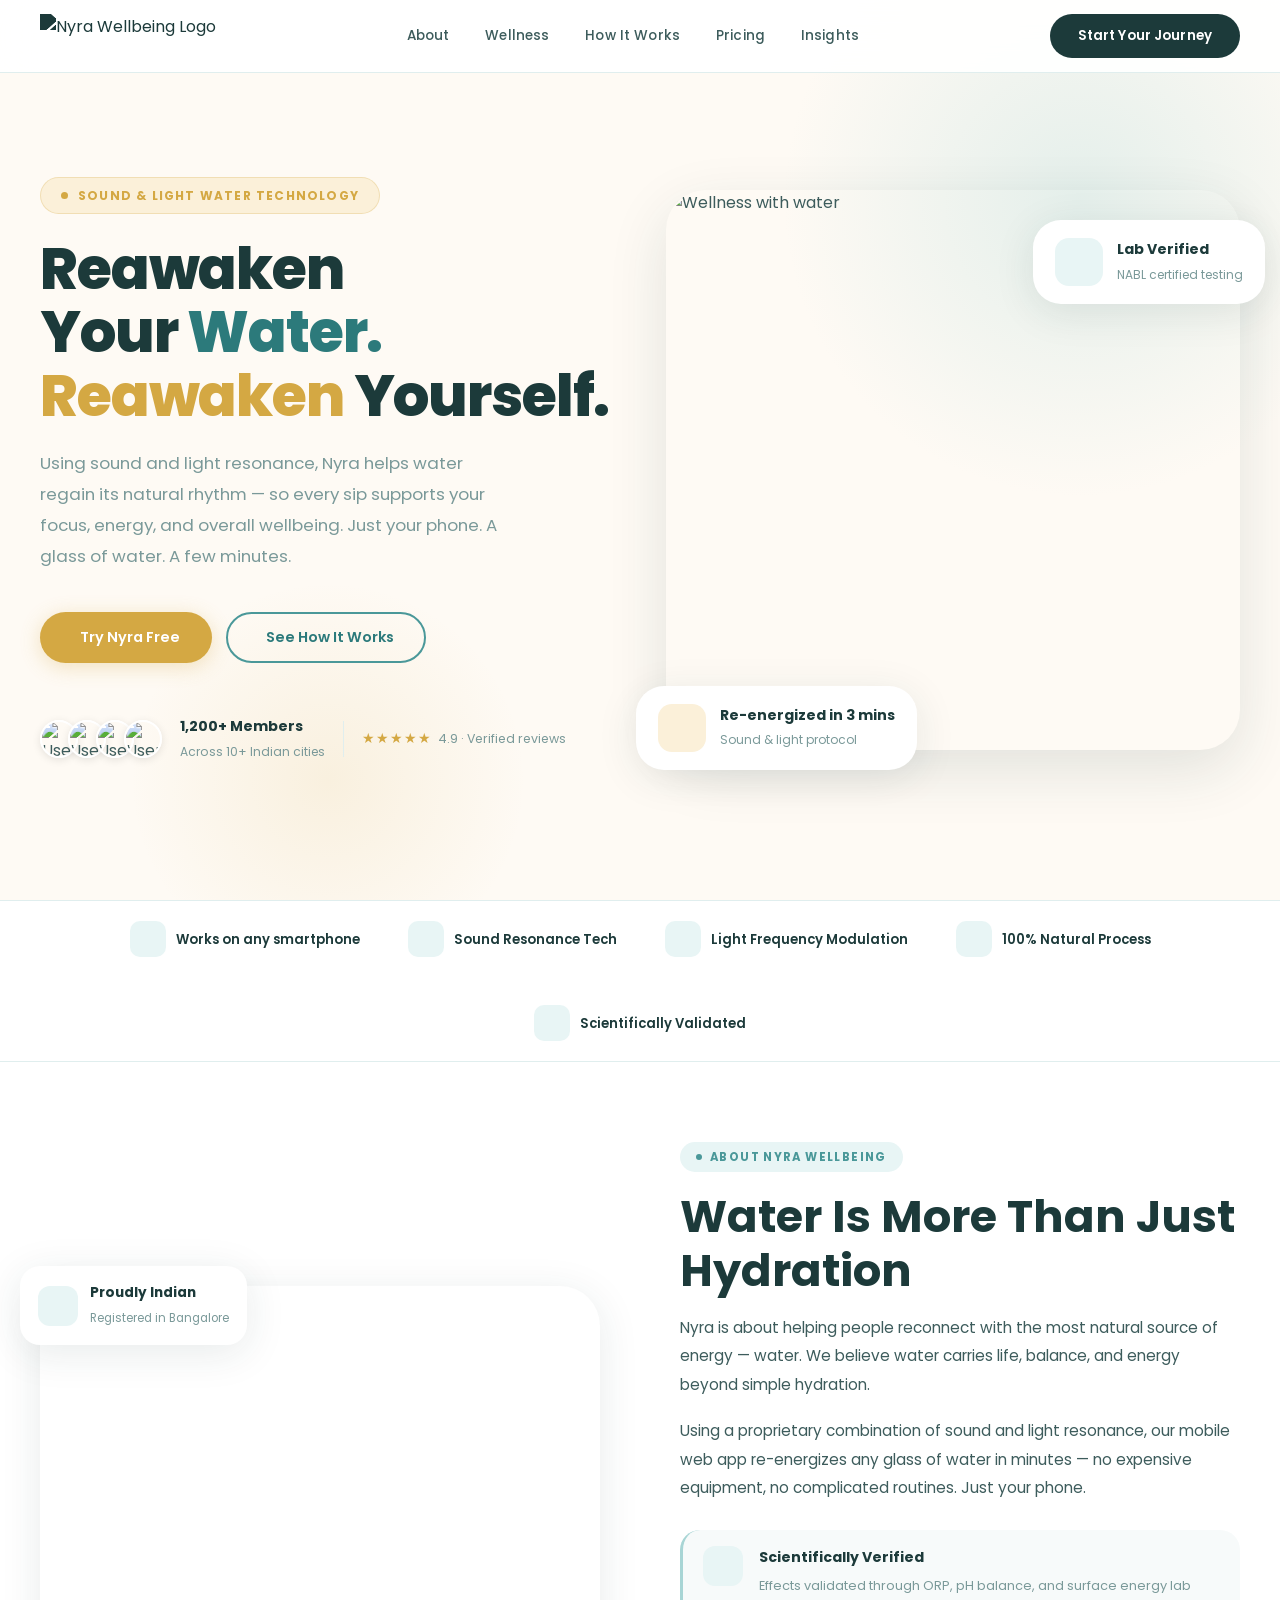
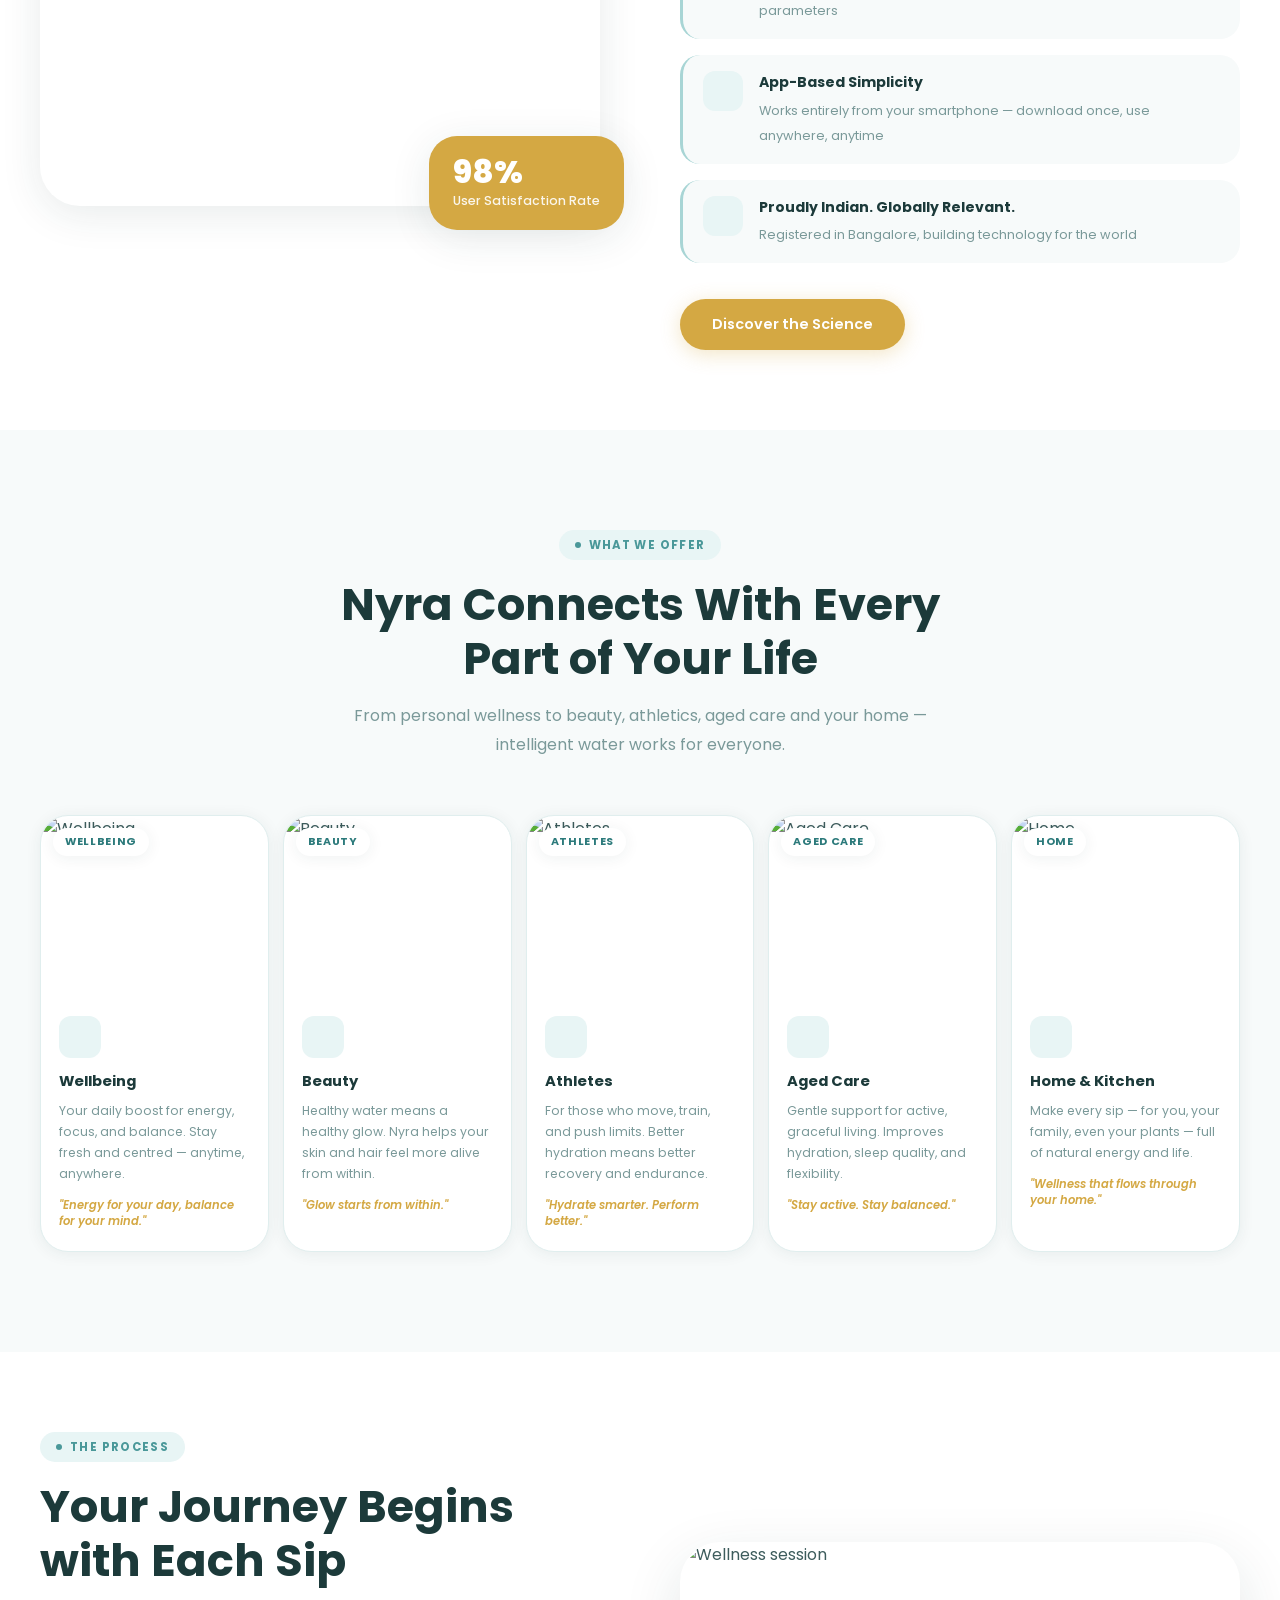
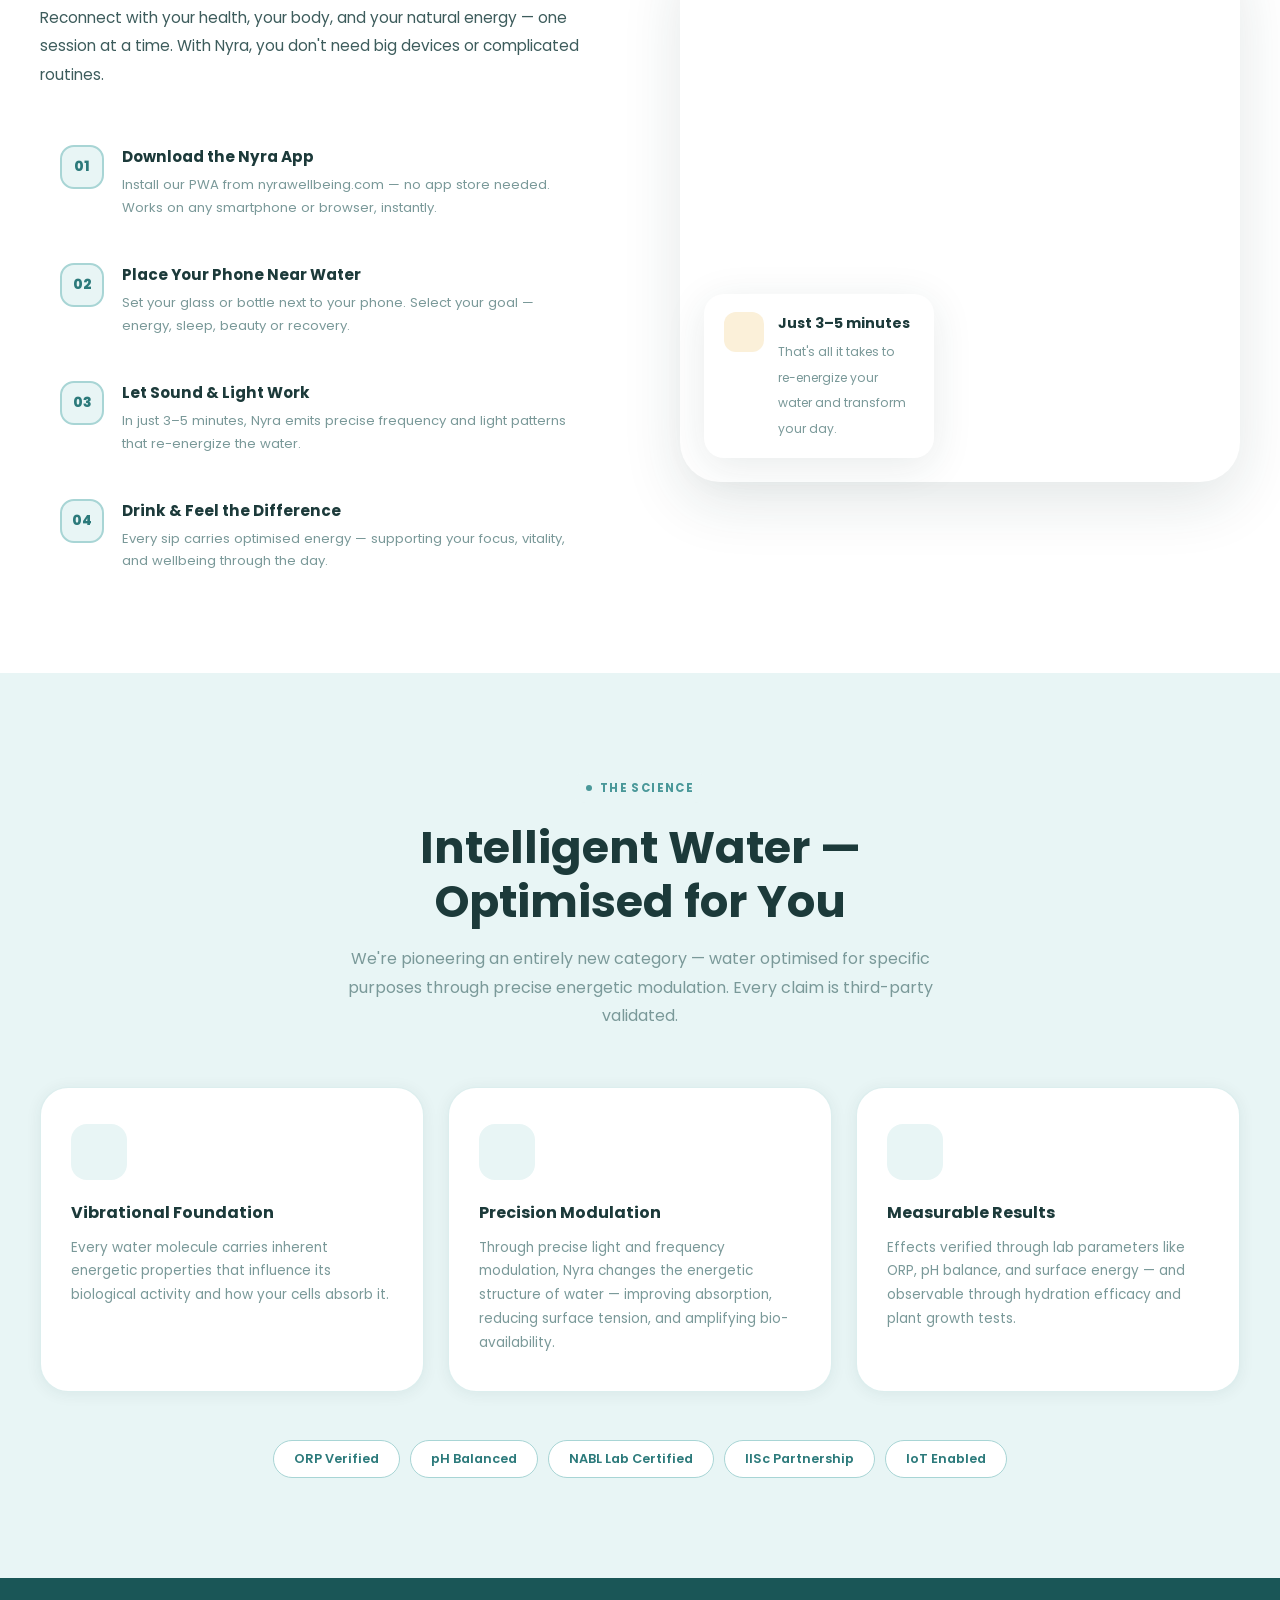
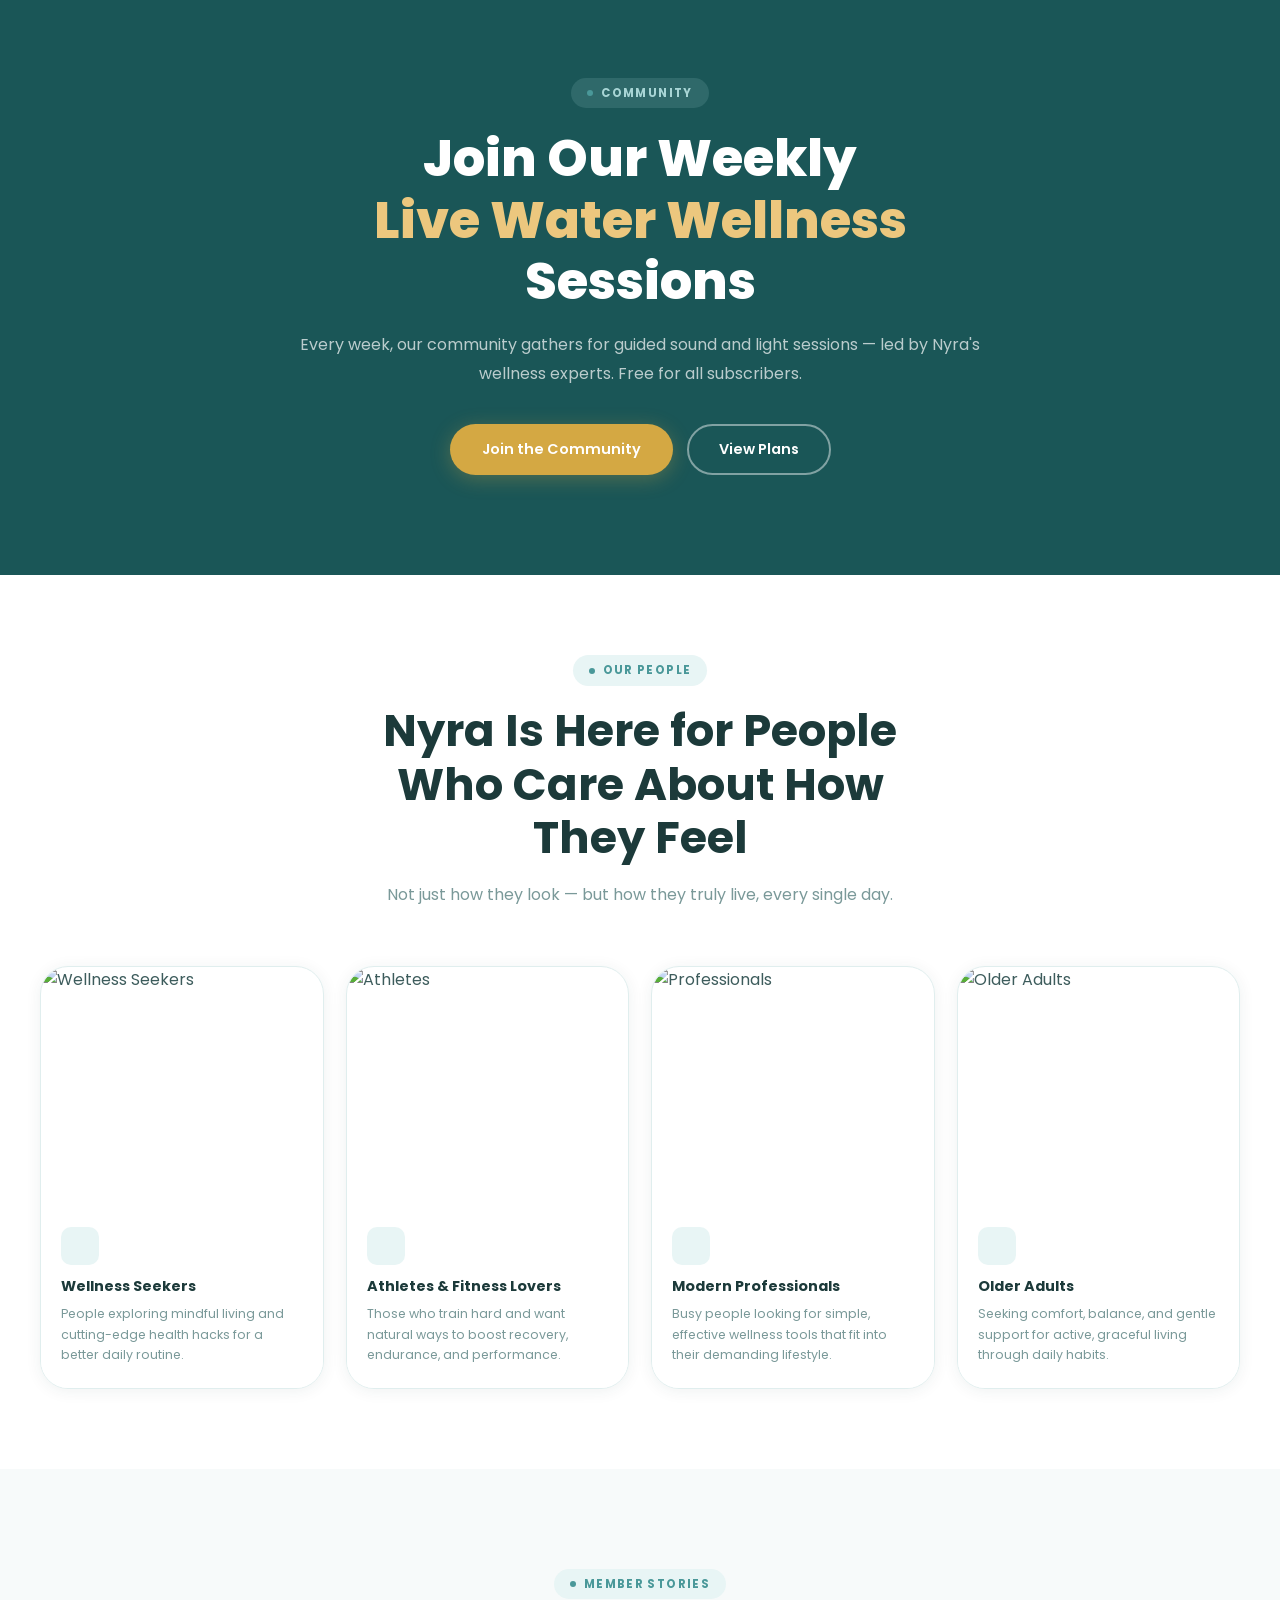
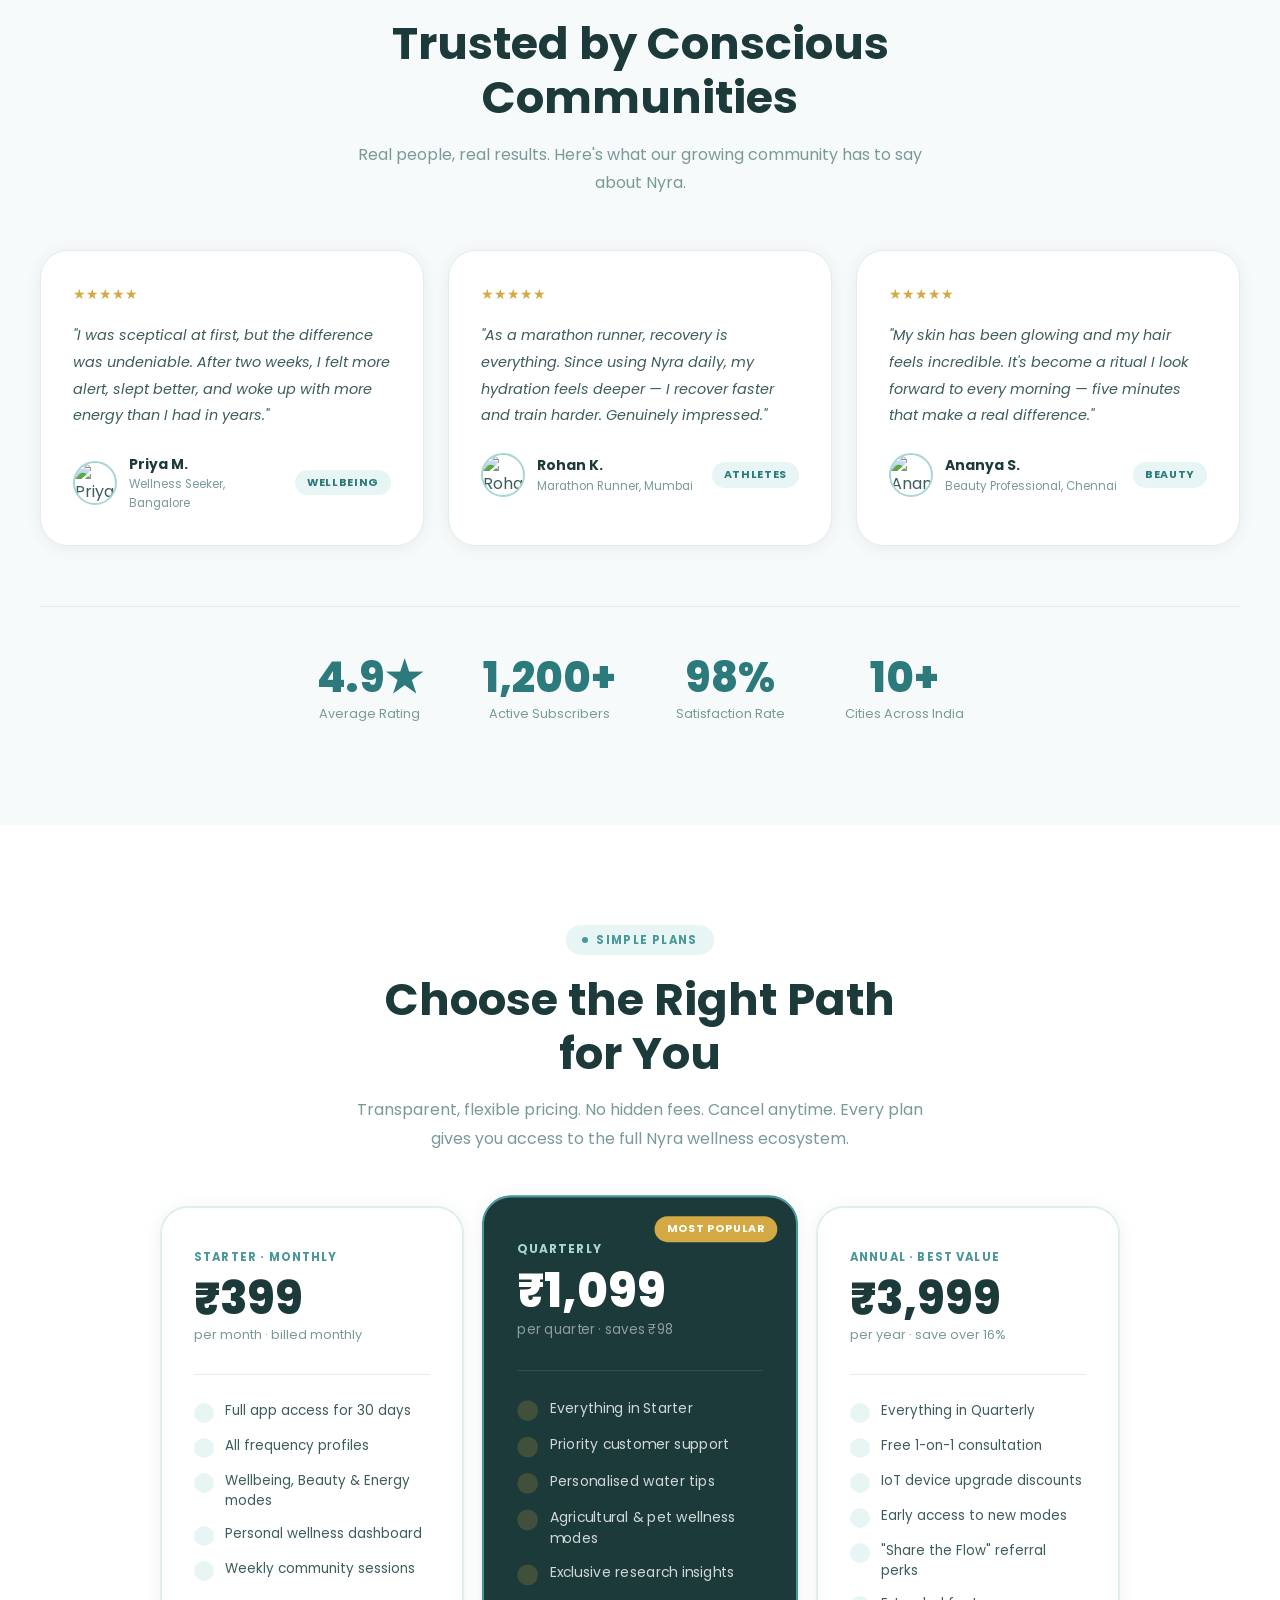
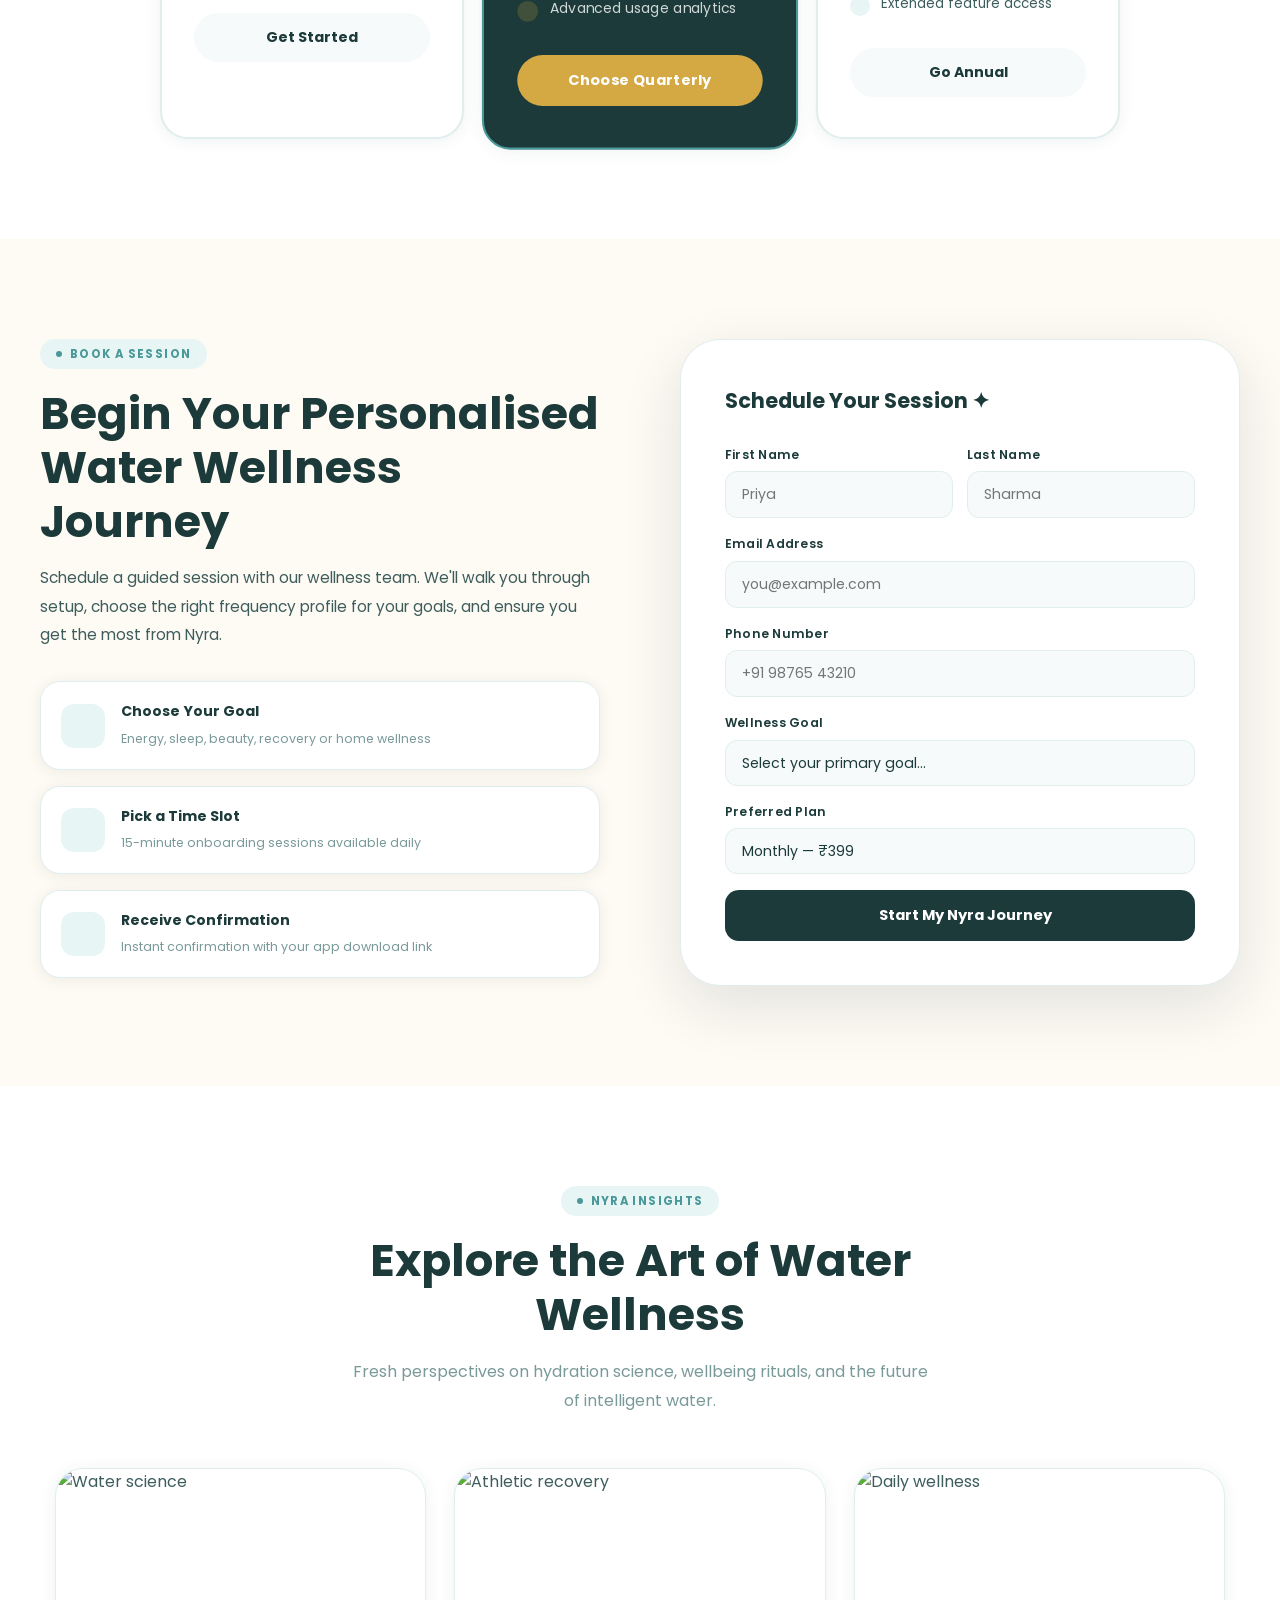
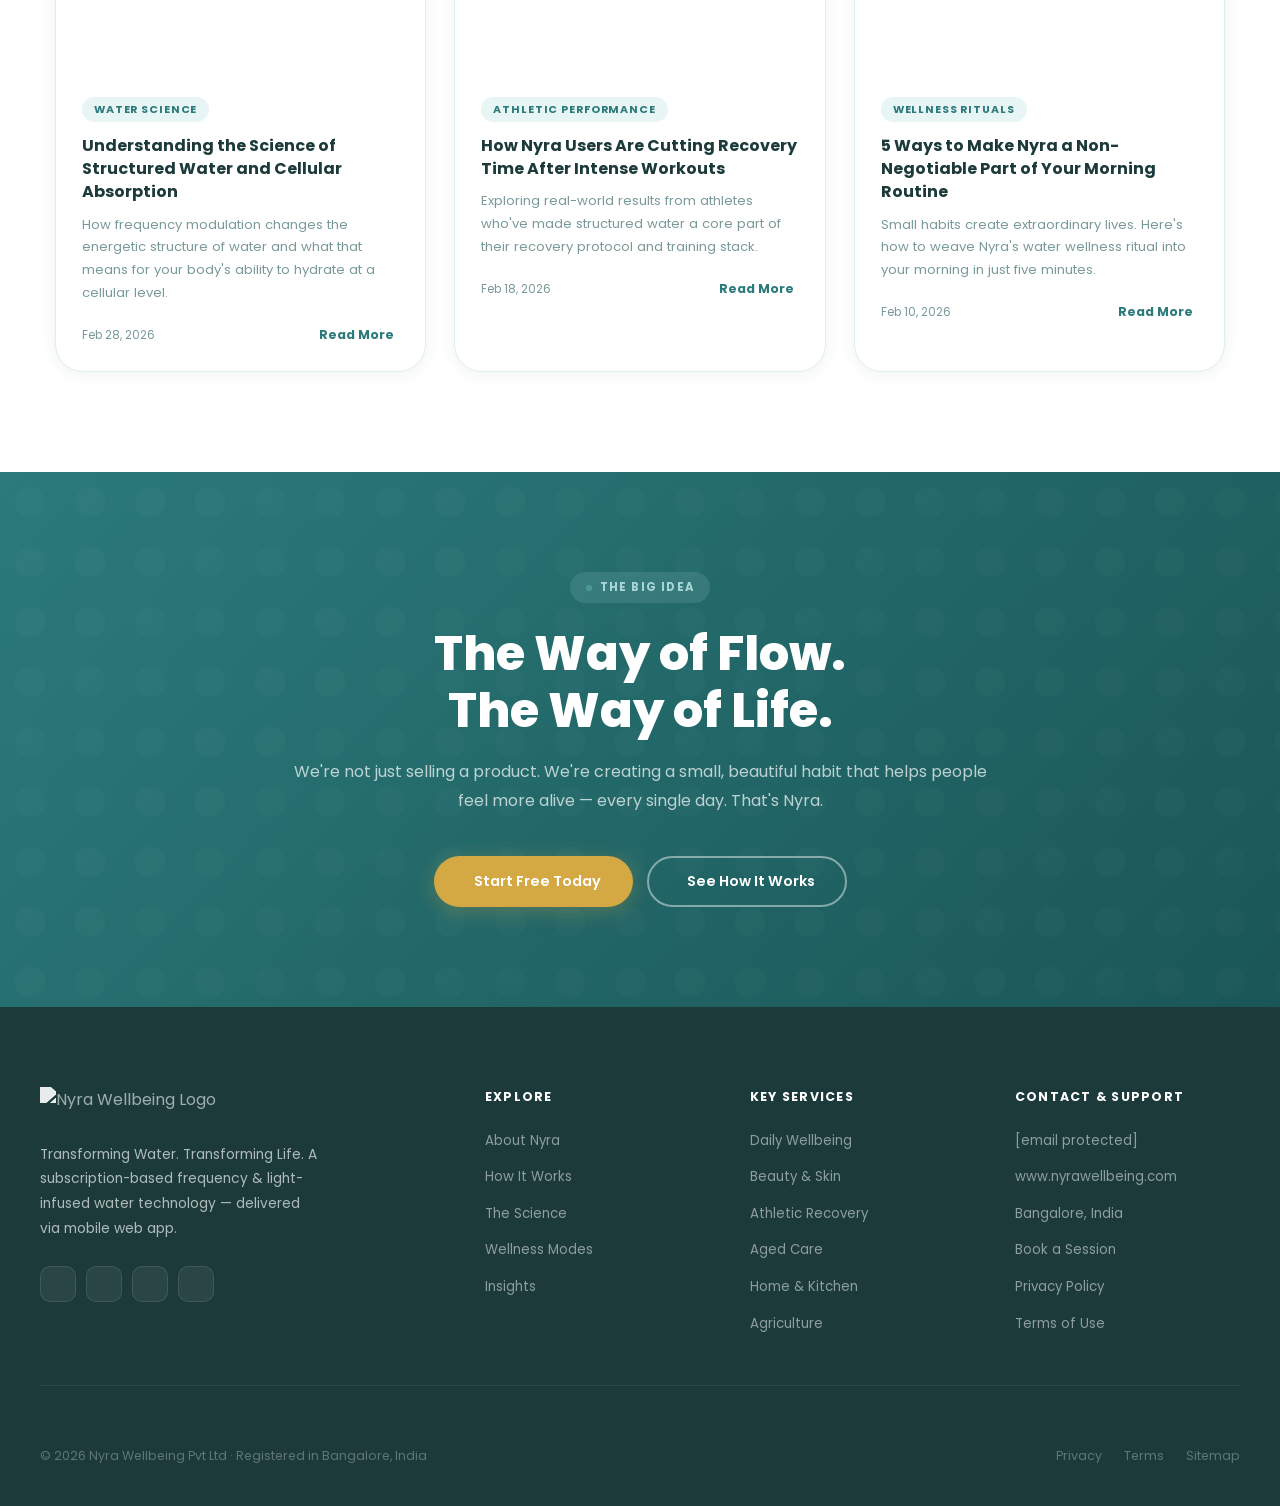
==== index.html @ ef3b1028 "Responsive Added responsive styles for various screen sizes and implemented a mobile navigation menu" ====
<!DOCTYPE html>
<html lang="en">
<head>
<meta charset="UTF-8">
<meta name="viewport" content="width=device-width, initial-scale=1.0">
<title>Nyra Wellbeing — Reawaken Your Water. Reawaken Yourself.</title>
<link href="https://fonts.googleapis.com/css2?family=Poppins:ital,wght@0,300;0,400;0,500;0,600;0,700;0,800;1,300;1,400&display=swap" rel="stylesheet">
<link rel="stylesheet" href="https://cdn-uicons.flaticon.com/2.6.0/uicons-regular-rounded/css/uicons-regular-rounded.css">
<link rel="stylesheet" href="https://cdn-uicons.flaticon.com/2.6.0/uicons-bold-rounded/css/uicons-bold-rounded.css">
<style>
  :root {
    --gold: #D4A843;
    --gold-light: #ECC77E;
    --gold-pale: #FBF0D9;
    --blue-soft: #D4EEF9;
    --teal-pale: #E8F5F5;
    --teal-light: #A8D5D5;
    --teal-mid: #6BAFB0;
    --teal-main: #4A9899;
    --teal-deep: #2C7A7B;
    --teal-dark: #1A5657;
    --ink: #1C3A3A;
    --body: #3D5C5C;
    --muted: #7A9999;
    --border: #E0EEEE;
    --white: #FFFFFF;
    --off-white: #F7FAFA;
    --cream: #FEFAF4;
    --font: 'Poppins', sans-serif;
    --r-sm: 12px;
    --r-md: 20px;
    --r-lg: 28px;
    --r-xl: 40px;
    --shadow-sm: 0 2px 16px rgba(28,58,58,0.07);
    --shadow-md: 0 8px 40px rgba(28,58,58,0.10);
    --shadow-lg: 0 20px 60px rgba(28,58,58,0.12);
  }


  .filter-green{
    filter: brightness(0) saturate(100%) invert(20%) sepia(27%) saturate(616%) hue-rotate(131deg) brightness(94%) contrast(99%);
    fill: #1c3a3a;
}

  *, *::before, *::after { box-sizing: border-box; margin: 0; padding: 0; }
  html { scroll-behavior: smooth; }
  body { font-family: var(--font); color: var(--body); background: var(--white); overflow-x: hidden; line-height: 1.6; }
  img { display: block; width: 100%; object-fit: cover; }
  a { text-decoration: none; color: inherit; }

  /* ── SCROLLBAR ─────────────────────────── */
  ::-webkit-scrollbar { width: 6px; }
  ::-webkit-scrollbar-track { background: var(--off-white); }
  ::-webkit-scrollbar-thumb { background: var(--teal-light); border-radius: 10px; }

  /* ── NAV ───────────────────────────────── */
  nav {
    position: fixed; top: 0; left: 0; right: 0; z-index: 1000;
    display: flex; align-items: center; justify-content: space-between;
    padding: 14px 64px;
    background: rgba(255,255,255,0.92);
    backdrop-filter: blur(20px);
    border-bottom: 1px solid var(--border);
    transition: box-shadow 0.3s;
  }
  nav.scrolled { box-shadow: var(--shadow-md); }
  .nav-logo img { height: 44px; width: auto; }
  .nav-links { display: flex; gap: 36px; }
  .nav-links a {
    font-size: 0.85rem; font-weight: 500; color: var(--body);
    letter-spacing: 0.01em; transition: color 0.2s; position: relative;
  }
  .nav-links a::after {
    content: ""; position: absolute; bottom: -4px; left: 0; right: 0; height: 2px;
    background: var(--gold); border-radius: 2px; transform: scaleX(0); transition: transform 0.25s;
  }
  .nav-links a:hover { color: var(--teal-deep); }
  .nav-links a:hover::after { transform: scaleX(1); }
  .nav-cta {
    background: var(--ink); color: var(--white);
    padding: 11px 28px; border-radius: 50px;
    font-size: 0.84rem; font-weight: 600; letter-spacing: 0.01em;
    transition: all 0.25s;
  }
  .nav-cta:hover { background: var(--teal-deep); transform: translateY(-1px); box-shadow: 0 6px 20px rgba(28,58,58,0.2); }

  /* ── BUTTONS ───────────────────────────── */
  .btn-gold {
    display: inline-flex; align-items: center; gap: 8px;
    background: var(--gold); color: var(--white);
    padding: 14px 32px; border-radius: 50px;
    font-weight: 600; font-size: 0.9rem;
    transition: all 0.25s; border: none; cursor: pointer;
    box-shadow: 0 4px 20px rgba(212,168,67,0.3);
  }
  .btn-gold:hover { background: #c49333; transform: translateY(-2px); box-shadow: 0 8px 28px rgba(212,168,67,0.4); }
  .btn-outline-teal {
    display: inline-flex; align-items: center; gap: 8px;
    border: 2px solid var(--teal-main); color: var(--teal-deep);
    padding: 12px 30px; border-radius: 50px;
    font-weight: 600; font-size: 0.9rem; transition: all 0.25s;
  }
  .btn-outline-teal:hover { background: var(--teal-main); color: var(--white); }
  .btn-white {
    display: inline-flex; align-items: center; gap: 8px;
    background: var(--white); color: var(--teal-deep);
    padding: 14px 32px; border-radius: 50px;
    font-weight: 700; font-size: 0.9rem;
    transition: all 0.25s;
    box-shadow: 0 4px 20px rgba(28,58,58,0.15);
  }
  .btn-white:hover { transform: translateY(-2px); box-shadow: 0 8px 28px rgba(28,58,58,0.2); }

  /* ── SECTION HELPERS ───────────────────── */
  .section-tag {
    display: inline-flex; align-items: center; gap: 8px;
    font-size: 0.72rem; font-weight: 700; letter-spacing: 0.12em;
    text-transform: uppercase; color: var(--teal-main);
    background: var(--teal-pale); padding: 6px 16px; border-radius: 50px;
    margin-bottom: 18px;
  }
  .section-tag::before { content: ""; width: 6px; height: 6px; background: var(--teal-main); border-radius: 50%; }
  .section-h {
    font-size: clamp(1.9rem, 3.5vw, 2.8rem); font-weight: 700;
    color: var(--ink); line-height: 1.2; margin-bottom: 16px;
  }
  .section-p { font-size: 1rem; color: var(--muted); line-height: 1.8; }

  /* ── FADE IN ────────────────────────────── */
  .fi-anim { opacity: 0; transform: translateY(24px); transition: opacity 0.65s ease, transform 0.65s ease; }
  .fi-anim.visible { opacity: 1; transform: none; }

  /* ── HERO ───────────────────────────────── */
  .hero {
    min-height: 100vh; padding: 120px 64px 80px;
    display: flex; align-items: center;
    background: var(--cream);
    position: relative; overflow: hidden;
  }
  /* Decorative blobs */
  .hero::before {
    content: ""; position: absolute;
    width: 600px; height: 600px; border-radius: 50%;
    background: radial-gradient(circle, rgba(168,213,213,0.3) 0%, transparent 70%);
    top: -100px; right: -100px; pointer-events: none;
  }
  .hero::after {
    content: ""; position: absolute;
    width: 400px; height: 400px; border-radius: 50%;
    background: radial-gradient(circle, rgba(212,168,67,0.12) 0%, transparent 70%);
    bottom: -80px; left: 10%; pointer-events: none;
  }
  .hero-inner {
    display: grid; grid-template-columns: 1fr 1fr; gap: 80px;
    align-items: center; max-width: 1200px; margin: 0 auto;
    position: relative; z-index: 2; width: 100%;
  }
  .hero-left { animation: fadeUp 0.8s ease both; }
  .hero-eyebrow {
    display: inline-flex; align-items: center; gap: 10px;
    background: var(--gold-pale); border: 1px solid rgba(212,168,67,0.25);
    color: var(--gold); padding: 8px 20px; border-radius: 50px;
    font-size: 0.75rem; font-weight: 700; letter-spacing: 0.1em;
    text-transform: uppercase; margin-bottom: 24px;
  }
  .hero-eyebrow .dot { width: 7px; height: 7px; background: var(--gold); border-radius: 50%; }
  .hero h1 {
    font-size: clamp(2.4rem, 4.5vw, 3.8rem); font-weight: 800;
    color: var(--ink); line-height: 1.1; margin-bottom: 20px;
    letter-spacing: -0.02em;
  }
  .hero h1 .accent { color: var(--teal-deep); }
  .hero h1 .gold-word { color: var(--gold); }
  .hero-sub {
    font-size: 1.05rem; color: var(--muted); line-height: 1.85;
    margin-bottom: 40px; max-width: 480px;
  }
  .hero-btns { display: flex; gap: 14px; flex-wrap: wrap; margin-bottom: 52px; }
  .hero-trust {
    display: flex; align-items: center; gap: 18px; flex-wrap: wrap;
  }
  .trust-avatars { display: flex; }
  .trust-avatars img {
    width: 38px; height: 38px; border-radius: 50%;
    border: 2.5px solid var(--white); margin-left: -10px;
    box-shadow: 0 2px 8px rgba(0,0,0,0.1);
  }
  .trust-avatars img:first-child { margin-left: 0; }
  .trust-text strong { display: block; font-size: 0.88rem; font-weight: 700; color: var(--ink); }
  .trust-text span { font-size: 0.76rem; color: var(--muted); }
  .trust-divider { width: 1px; height: 36px; background: var(--border); }
  .trust-rating { display: flex; align-items: center; gap: 6px; }
  .trust-rating .stars { color: var(--gold); font-size: 0.85rem; letter-spacing: 1px; }
  .trust-rating span { font-size: 0.78rem; color: var(--muted); }

  .hero-right { position: relative; animation: fadeUp 0.8s ease 0.2s both; }
  .hero-img-wrap {
    border-radius: var(--r-xl); overflow: hidden;
    box-shadow: var(--shadow-lg); position: relative;
  }
  .hero-img-wrap img { height: 560px; }
  .hero-float-card {
    position: absolute; background: var(--white);
    border-radius: var(--r-lg); padding: 18px 22px;
    box-shadow: var(--shadow-md);
    display: flex; align-items: center; gap: 14px;
  }
  .hero-float-card.card-1 { bottom: -20px; left: -30px; }
  .hero-float-card.card-2 { top: 30px; right: -25px; }
  .float-icon {
    width: 48px; height: 48px; border-radius: 14px;
    display: flex; align-items: center; justify-content: center;
    font-size: 1.3rem; flex-shrink: 0;
  }
  .float-icon.gold { background: var(--gold-pale); color: var(--gold); }
  .float-icon.teal { background: var(--teal-pale); color: var(--teal-main); }
  .float-text strong { display: block; font-size: 0.88rem; font-weight: 700; color: var(--ink); }
  .float-text span { font-size: 0.75rem; color: var(--muted); }

  /* ── TRUST BAR ──────────────────────────── */
  .trust-bar {
    background: var(--white); border-top: 1px solid var(--border); border-bottom: 1px solid var(--border);
    padding: 20px 64px;
    display: flex; align-items: center; justify-content: center; gap: 48px; flex-wrap: wrap;
  }
  .tbar-item { display: flex; align-items: center; gap: 10px; }
  .tbar-icon {
    width: 36px; height: 36px; border-radius: 10px;
    background: var(--teal-pale);
    display: flex; align-items: center; justify-content: center;
    color: var(--teal-main); font-size: 1rem;
  }
  .tbar-text { font-size: 0.82rem; font-weight: 600; color: var(--ink); }

  /* ── ABOUT ──────────────────────────────── */
  .about { padding: 100px 64px; max-width: 1300px; margin: 0 auto; }
  .about-grid { display: grid; grid-template-columns: 1fr 1fr; gap: 80px; align-items: center; }
  .about-img-wrap { position: relative; }
  .about-img-main { border-radius: var(--r-xl); overflow: hidden; box-shadow: var(--shadow-md); }
  .about-img-main img { height: 520px; }
  .about-bubble {
    position: absolute; background: var(--gold); color: var(--white);
    padding: 20px 24px; border-radius: var(--r-lg);
    bottom: -24px; right: -24px;
    box-shadow: var(--shadow-md);
    max-width: 200px;
  }
  .about-bubble .num { font-size: 2rem; font-weight: 800; line-height: 1; margin-bottom: 4px; }
  .about-bubble .lbl { font-size: 0.78rem; font-weight: 500; opacity: 0.9; line-height: 1.4; }
  .about-bubble-2 {
    position: absolute; background: var(--white);
    padding: 16px 18px; border-radius: var(--r-md);
    top: -20px; left: -20px;
    box-shadow: var(--shadow-md);
    display: flex; align-items: center; gap: 12px;
  }
  .about-bubble-2 .icon-circle {
    width: 40px; height: 40px; border-radius: 12px;
    background: var(--teal-pale); color: var(--teal-main);
    display: flex; align-items: center; justify-content: center;
    font-size: 1.1rem; flex-shrink: 0;
  }
  .about-bubble-2 strong { display: block; font-size: 0.85rem; font-weight: 700; color: var(--ink); }
  .about-bubble-2 span { font-size: 0.72rem; color: var(--muted); }
  .about-content { }
  .about-content p { font-size: 0.96rem; color: var(--body); line-height: 1.85; margin-bottom: 18px; }
  .about-points { margin: 28px 0; display: flex; flex-direction: column; gap: 16px; }
  .apoint {
    display: flex; align-items: flex-start; gap: 16px;
    padding: 16px 20px; background: var(--off-white); border-radius: var(--r-md);
    border-left: 3px solid var(--teal-light);
  }
  .apoint-icon {
    width: 40px; height: 40px; border-radius: 12px;
    background: var(--teal-pale); color: var(--teal-main);
    display: flex; align-items: center; justify-content: center;
    font-size: 1.1rem; flex-shrink: 0;
  }
  .apoint-text strong { display: block; font-size: 0.88rem; font-weight: 700; color: var(--ink); margin-bottom: 3px; }
  .apoint-text span { font-size: 0.8rem; color: var(--muted); line-height: 1.6; }

  /* ── CATEGORIES ─────────────────────────── */
  .categories { background: var(--off-white); padding: 100px 64px; }
  .cat-header { text-align: center; max-width: 620px; margin: 0 auto 56px; }
  .cat-grid { display: grid; grid-template-columns: repeat(5, 1fr); gap: 20px; max-width: 1250px; margin: 0 auto; }
  .cat-card {
    background: var(--white); border-radius: var(--r-lg); overflow: hidden;
    border: 1px solid var(--border); transition: all 0.35s; cursor: pointer;
    box-shadow: var(--shadow-sm);
  }
  .cat-card:hover { transform: translateY(-8px); box-shadow: var(--shadow-lg); border-color: var(--teal-light); }
  .cat-img { height: 180px; overflow: hidden; position: relative; }
  .cat-img img { height: 100%; transition: transform 0.5s; }
  .cat-card:hover .cat-img img { transform: scale(1.07); }
  .cat-chip {
    position: absolute; top: 12px; left: 12px;
    background: var(--white); padding: 5px 12px; border-radius: 50px;
    font-size: 0.68rem; font-weight: 700; color: var(--teal-deep);
    letter-spacing: 0.06em; text-transform: uppercase;
    box-shadow: var(--shadow-sm);
  }
  .cat-body { padding: 20px 18px 22px; }
  .cat-icon-wrap {
    width: 42px; height: 42px; border-radius: 12px;
    background: var(--teal-pale); color: var(--teal-main);
    display: flex; align-items: center; justify-content: center;
    font-size: 1.2rem; margin-bottom: 12px;
  }
  .cat-title { font-size: 0.92rem; font-weight: 700; color: var(--ink); margin-bottom: 7px; }
  .cat-desc { font-size: 0.77rem; color: var(--muted); line-height: 1.7; margin-bottom: 12px; }
  .cat-quote { font-size: 0.72rem; color: var(--gold); font-style: italic; font-weight: 600; line-height: 1.4; }

  /* ── HOW IT WORKS ───────────────────────── */
  .how { padding: 100px 64px; max-width: 1300px; margin: 0 auto; }
  .how-grid { display: grid; grid-template-columns: 1fr 1fr; gap: 80px; align-items: center; }
  .how-content {}
  .how-content > p { font-size: 0.96rem; color: var(--body); line-height: 1.85; margin-bottom: 36px; }
  .steps { display: flex; flex-direction: column; gap: 4px; }
  .step-item {
    display: flex; gap: 18px; align-items: flex-start;
    padding: 20px; border-radius: var(--r-md); transition: background 0.25s;
    cursor: pointer;
  }
  .step-item:hover { background: var(--off-white); }
  .step-num {
    width: 44px; height: 44px; border-radius: 14px; flex-shrink: 0;
    background: var(--teal-pale); color: var(--teal-deep);
    font-size: 0.85rem; font-weight: 800;
    display: flex; align-items: center; justify-content: center;
    border: 2px solid var(--teal-light);
  }
  .step-info h4 { font-size: 0.95rem; font-weight: 700; color: var(--ink); margin-bottom: 5px; }
  .step-info p { font-size: 0.82rem; color: var(--muted); line-height: 1.7; }
  .how-visual { position: relative; }
  .how-vis-main { border-radius: var(--r-xl); overflow: hidden; box-shadow: var(--shadow-lg); }
  .how-vis-main img { height: 540px; }
  .how-vis-badge {
    position: absolute; bottom: 24px; left: 24px;
    background: var(--white); border-radius: var(--r-md); padding: 18px 20px;
    box-shadow: var(--shadow-md); max-width: 230px;
    display: flex; gap: 14px; align-items: flex-start;
  }
  .how-vis-badge .icon {
    width: 40px; height: 40px; border-radius: 12px;
    background: var(--gold-pale); color: var(--gold);
    display: flex; align-items: center; justify-content: center;
    font-size: 1.1rem; flex-shrink: 0;
  }
  .how-vis-badge strong { display: block; font-size: 0.88rem; font-weight: 700; color: var(--ink); margin-bottom: 3px; }
  .how-vis-badge span { font-size: 0.76rem; color: var(--muted); line-height: 1.5; }

  /* ── TECH PILLARS ───────────────────────── */
  .tech { background: var(--teal-pale); padding: 100px 64px; }
  .tech-inner { max-width: 1250px; margin: 0 auto; }
  .tech-header { text-align: center; max-width: 640px; margin: 0 auto 56px; }
  .tech-grid { display: grid; grid-template-columns: repeat(3, 1fr); gap: 24px; }
  .tech-card {
    background: var(--white); border-radius: var(--r-lg);
    padding: 36px 30px; border: 1px solid rgba(168,213,213,0.4);
    transition: all 0.3s; box-shadow: var(--shadow-sm);
  }
  .tech-card:hover { transform: translateY(-5px); box-shadow: var(--shadow-md); }
  .tech-card-icon {
    width: 56px; height: 56px; border-radius: 16px;
    background: var(--teal-pale); color: var(--teal-deep);
    display: flex; align-items: center; justify-content: center;
    font-size: 1.5rem; margin-bottom: 20px;
  }
  .tech-card h4 { font-size: 1rem; font-weight: 700; color: var(--ink); margin-bottom: 10px; }
  .tech-card p { font-size: 0.85rem; color: var(--muted); line-height: 1.75; }
  .tech-badges-row { display: flex; flex-wrap: wrap; gap: 10px; margin-top: 48px; justify-content: center; }
  .tech-badge {
    background: var(--white); border: 1px solid var(--teal-light);
    color: var(--teal-deep); padding: 8px 20px; border-radius: 50px;
    font-size: 0.8rem; font-weight: 600;
  }

  /* ── PARALLAX BANNER ────────────────────── */
  .banner {
    position: relative; padding: 100px 64px; text-align: center; overflow: hidden;
    background: var(--teal-dark);
  }
  .banner-bg {
    position: absolute; inset: 0;
    background-image: url("https://images.unsplash.com/photo-1506905925346-21bda4d32df4?w=1600&q=80");
    background-size: cover; background-position: center; background-attachment: fixed;
    opacity: 0.12;
  }
  .banner-content { position: relative; z-index: 2; max-width: 680px; margin: 0 auto; }
  .banner-content h2 {
    font-size: clamp(2rem, 4vw, 3.2rem); font-weight: 800;
    color: var(--white); margin-bottom: 18px; line-height: 1.2;
  }
  .banner-content h2 em { color: var(--gold-light); font-style: normal; }
  .banner-content p { color: rgba(255,255,255,0.7); font-size: 1rem; line-height: 1.8; margin-bottom: 36px; }
  .banner-btns { display: flex; gap: 14px; justify-content: center; flex-wrap: wrap; }
  .btn-outline-white {
    display: inline-flex; align-items: center; gap: 8px;
    border: 2px solid rgba(255,255,255,0.45); color: var(--white);
    padding: 12px 30px; border-radius: 50px;
    font-weight: 600; font-size: 0.9rem; transition: all 0.25s;
  }
  .btn-outline-white:hover { border-color: var(--white); background: rgba(255,255,255,0.08); }

  /* ── AUDIENCE ───────────────────────────── */
  .audience { padding: 100px 64px; max-width: 1300px; margin: 0 auto; }
  .aud-header { text-align: center; max-width: 600px; margin: 0 auto 56px; }
  .aud-grid { display: grid; grid-template-columns: repeat(4, 1fr); gap: 22px; }
  .aud-card {
    border-radius: var(--r-lg); overflow: hidden;
    box-shadow: var(--shadow-sm); transition: all 0.35s; cursor: pointer;
    border: 1px solid var(--border);
  }
  .aud-card:hover { transform: translateY(-6px); box-shadow: var(--shadow-lg); }
  .aud-img { height: 240px; overflow: hidden; }
  .aud-img img { height: 100%; transition: transform 0.5s; }
  .aud-card:hover .aud-img img { transform: scale(1.07); }
  .aud-body { padding: 20px 20px 22px; background: var(--white); }
  .aud-icon {
    width: 38px; height: 38px; border-radius: 10px;
    background: var(--teal-pale); color: var(--teal-main);
    display: flex; align-items: center; justify-content: center;
    font-size: 1rem; margin-bottom: 10px;
  }
  .aud-body h4 { font-size: 0.9rem; font-weight: 700; color: var(--ink); margin-bottom: 6px; }
  .aud-body p { font-size: 0.78rem; color: var(--muted); line-height: 1.65; }

  /* ── TESTIMONIALS ───────────────────────── */
  .testimonials { background: var(--off-white); padding: 100px 64px; }
  .testi-inner { max-width: 1250px; margin: 0 auto; }
  .testi-header { text-align: center; max-width: 600px; margin: 0 auto 52px; }
  .testi-grid { display: grid; grid-template-columns: repeat(3, 1fr); gap: 24px; }
  .testi-card {
    background: var(--white); border-radius: var(--r-lg); padding: 32px;
    border: 1px solid var(--border); box-shadow: var(--shadow-sm);
    transition: all 0.3s;
  }
  .testi-card:hover { transform: translateY(-4px); box-shadow: var(--shadow-md); border-color: var(--teal-light); }
  .testi-stars { display: flex; gap: 3px; color: var(--gold); font-size: 0.9rem; margin-bottom: 16px; }
  .testi-text { font-size: 0.9rem; color: var(--body); line-height: 1.85; margin-bottom: 24px; font-style: italic; }
  .testi-bottom { display: flex; align-items: center; gap: 12px; }
  .testi-av { width: 44px; height: 44px; border-radius: 50%; overflow: hidden; border: 2px solid var(--teal-light); flex-shrink: 0; }
  .testi-av img { height: 44px; }
  .testi-name { font-size: 0.87rem; font-weight: 700; color: var(--ink); }
  .testi-role { font-size: 0.73rem; color: var(--muted); }
  .testi-badge {
    margin-left: auto; background: var(--teal-pale); color: var(--teal-deep);
    padding: 4px 12px; border-radius: 50px; font-size: 0.68rem; font-weight: 700;
    white-space: nowrap; text-transform: uppercase; letter-spacing: 0.06em;
  }
  .testi-stats {
    display: flex; justify-content: center; gap: 60px; flex-wrap: wrap;
    margin-top: 60px; padding-top: 50px;
    border-top: 1px solid var(--border);
  }
  .tstat { text-align: center; }
  .tstat-num { font-size: 2.6rem; font-weight: 800; color: var(--teal-deep); line-height: 1; margin-bottom: 6px; }
  .tstat-label { font-size: 0.8rem; color: var(--muted); }

  /* ── PRICING ────────────────────────────── */
  .pricing { padding: 100px 64px; max-width: 1100px; margin: 0 auto; }
  .pricing-header { text-align: center; max-width: 580px; margin: 0 auto 52px; }
  .pricing-grid { display: grid; grid-template-columns: repeat(3, 1fr); gap: 24px; max-width: 960px; margin: 0 auto; }
  .price-card {
    background: var(--white); border-radius: var(--r-lg); padding: 40px 32px;
    border: 2px solid var(--border); position: relative; overflow: hidden;
    box-shadow: var(--shadow-sm); transition: all 0.3s;
  }
  .price-card:hover { transform: translateY(-5px); box-shadow: var(--shadow-lg); }
  .price-card.popular {
    border-color: var(--teal-main); background: var(--ink);
    transform: scale(1.04);
  }
  .price-card.popular:hover { transform: scale(1.04) translateY(-5px); }
  .pop-badge {
    position: absolute; top: 18px; right: 18px;
    background: var(--gold); color: var(--white);
    font-size: 0.65rem; font-weight: 700; padding: 4px 12px;
    border-radius: 50px; text-transform: uppercase; letter-spacing: 0.06em;
  }
  .price-label { font-size: 0.72rem; font-weight: 700; letter-spacing: 0.1em; text-transform: uppercase; color: var(--teal-main); margin-bottom: 10px; }
  .price-card.popular .price-label { color: var(--teal-light); }
  .price-amt { font-size: 2.8rem; font-weight: 800; color: var(--ink); line-height: 1; margin-bottom: 4px; }
  .price-card.popular .price-amt { color: var(--white); }
  .price-per { font-size: 0.8rem; color: var(--muted); margin-bottom: 28px; }
  .price-card.popular .price-per { color: rgba(255,255,255,0.5); }
  .price-hr { height: 1px; background: var(--border); margin-bottom: 26px; }
  .price-card.popular .price-hr { background: rgba(255,255,255,0.1); }
  .price-list { list-style: none; display: flex; flex-direction: column; gap: 13px; margin-bottom: 32px; }
  .price-list li { display: flex; align-items: flex-start; gap: 11px; font-size: 0.84rem; color: var(--body); line-height: 1.5; }
  .price-card.popular .price-list li { color: rgba(255,255,255,0.8); }
  .price-check {
    width: 20px; height: 20px; border-radius: 50%; flex-shrink: 0;
    background: var(--teal-pale); color: var(--teal-main);
    display: flex; align-items: center; justify-content: center;
    font-size: 0.65rem; margin-top: 2px;
  }
  .price-card.popular .price-check { background: rgba(212,168,67,0.2); color: var(--gold-light); }
  .price-btn {
    display: block; text-align: center; padding: 13px;
    border-radius: 50px; font-weight: 700; font-size: 0.88rem;
    background: var(--off-white); color: var(--ink);
    transition: all 0.25s; border: none; cursor: pointer;
  }
  .price-btn:hover { background: var(--teal-main); color: var(--white); }
  .price-card.popular .price-btn { background: var(--gold); color: var(--white); }
  .price-card.popular .price-btn:hover { background: #c49333; }

  /* ── BOOKING ────────────────────────────── */
  .booking { padding: 100px 64px; background: var(--cream); }
  .booking-inner { display: grid; grid-template-columns: 1fr 1fr; gap: 80px; align-items: start; max-width: 1200px; margin: 0 auto; }
  .booking-text > p { font-size: 0.96rem; color: var(--body); line-height: 1.85; margin-bottom: 32px; }
  .booking-steps { display: flex; flex-direction: column; gap: 16px; }
  .bstep {
    display: flex; gap: 16px; align-items: center;
    padding: 18px 20px; background: var(--white); border-radius: var(--r-md);
    border: 1px solid var(--border); box-shadow: var(--shadow-sm);
  }
  .bstep-icon {
    width: 44px; height: 44px; border-radius: 13px; flex-shrink: 0;
    background: var(--teal-pale); color: var(--teal-main);
    display: flex; align-items: center; justify-content: center; font-size: 1.2rem;
  }
  .bstep-text strong { display: block; font-size: 0.88rem; font-weight: 700; color: var(--ink); margin-bottom: 2px; }
  .bstep-text span { font-size: 0.78rem; color: var(--muted); }
  .booking-form {
    background: var(--white); border-radius: var(--r-xl); padding: 44px;
    box-shadow: var(--shadow-lg); border: 1px solid var(--border);
  }
  .form-title { font-size: 1.3rem; font-weight: 700; color: var(--ink); margin-bottom: 28px; }
  .fg { margin-bottom: 16px; }
  .fg label { display: block; font-size: 0.76rem; font-weight: 600; color: var(--ink); margin-bottom: 7px; letter-spacing: 0.02em; }
  .fg input, .fg select {
    width: 100%; padding: 12px 16px;
    border: 1.5px solid var(--border); border-radius: 12px;
    font-family: var(--font); font-size: 0.88rem; color: var(--ink);
    background: var(--off-white); outline: none; transition: border-color 0.2s;
    -webkit-appearance: none;
  }
  .fg input:focus, .fg select:focus { border-color: var(--teal-main); background: var(--white); }
  .fg-row { display: grid; grid-template-columns: 1fr 1fr; gap: 14px; }
  .form-submit {
    width: 100%; padding: 15px; border: none;
    background: var(--ink); color: var(--white); border-radius: 14px;
    font-family: var(--font); font-size: 0.92rem; font-weight: 700;
    cursor: pointer; transition: all 0.25s; margin-top: 6px;
    display: flex; align-items: center; justify-content: center; gap: 10px;
  }
  .form-submit:hover { background: var(--teal-deep); transform: translateY(-2px); box-shadow: 0 8px 24px rgba(28,58,58,0.2); }

  /* ── BLOG ───────────────────────────────── */
  .blog { padding: 100px 64px; max-width: 1250px; margin: 0 auto; }
  .blog-header { text-align: center; max-width: 580px; margin: 0 auto 52px; }
  .blog-grid { display: grid; grid-template-columns: repeat(3, 1fr); gap: 28px; }
  .blog-card {
    background: var(--white); border-radius: var(--r-lg); overflow: hidden;
    border: 1px solid var(--border); box-shadow: var(--shadow-sm);
    transition: all 0.3s; cursor: pointer;
  }
  .blog-card:hover { transform: translateY(-6px); box-shadow: var(--shadow-lg); }
  .blog-img { height: 200px; overflow: hidden; }
  .blog-img img { height: 100%; transition: transform 0.5s; }
  .blog-card:hover .blog-img img { transform: scale(1.06); }
  .blog-body { padding: 26px; }
  .blog-cat {
    display: inline-block; background: var(--teal-pale); color: var(--teal-deep);
    padding: 4px 12px; border-radius: 50px; font-size: 0.68rem;
    font-weight: 700; text-transform: uppercase; letter-spacing: 0.08em; margin-bottom: 12px;
  }
  .blog-body h4 { font-size: 1rem; font-weight: 700; color: var(--ink); line-height: 1.45; margin-bottom: 10px; }
  .blog-body p { font-size: 0.82rem; color: var(--muted); line-height: 1.75; margin-bottom: 20px; }
  .blog-foot { display: flex; align-items: center; }
  .blog-date { font-size: 0.73rem; color: var(--muted); }
  .blog-read { margin-left: auto; font-size: 0.78rem; font-weight: 700; color: var(--teal-deep); display: flex; align-items: center; gap: 5px; }

  /* ── FINAL CTA ──────────────────────────── */
  .final-cta {
    background: linear-gradient(135deg, var(--teal-deep) 0%, var(--teal-dark) 100%);
    padding: 100px 64px; text-align: center; position: relative; overflow: hidden;
  }
  .final-cta::before {
    content: ""; position: absolute; inset: 0;
    background: url("data:image/svg+xml,%3Csvg width='60' height='60' viewBox='0 0 60 60' xmlns='http://www.w3.org/2000/svg'%3E%3Cg fill='none' fill-rule='evenodd'%3E%3Cg fill='%23ffffff' fill-opacity='0.02'%3E%3Ccircle cx='30' cy='30' r='15'/%3E%3C/g%3E%3C/g%3E%3C/svg%3E");
    pointer-events: none;
  }
  .final-cta-content { position: relative; z-index: 2; max-width: 700px; margin: 0 auto; }
  .final-cta h2 { font-size: clamp(2rem, 4vw, 3rem); font-weight: 800; color: var(--white); margin-bottom: 18px; line-height: 1.2; }
  .final-cta p { color: rgba(255,255,255,0.7); font-size: 1rem; line-height: 1.8; margin-bottom: 40px; }
  .final-btns { display: flex; gap: 14px; justify-content: center; flex-wrap: wrap; }

  /* ── FOOTER ─────────────────────────────── */
  footer { background: var(--ink); color: rgba(255,255,255,0.65); padding: 80px 64px 40px; }
  .footer-grid { display: grid; grid-template-columns: 1.8fr 1fr 1fr 1fr; gap: 60px; margin-bottom: 60px; padding-bottom: 50px; border-bottom: 1px solid rgba(255,255,255,0.08); }
  .footer-brand p { font-size: 0.86rem; line-height: 1.8; margin: 18px 0 24px; max-width: 280px; }
  .footer-logo img { height: 38px; width: auto; filter: brightness(0) invert(1); opacity: 0.9; }
  .social-row { display: flex; gap: 10px; }
  .soc-btn {
    width: 36px; height: 36px; border-radius: 10px;
    background: rgba(255,255,255,0.06); border: 1px solid rgba(255,255,255,0.1);
    display: flex; align-items: center; justify-content: center;
    font-size: 0.9rem; transition: all 0.25s; color: rgba(255,255,255,0.6);
  }
  .soc-btn:hover { background: var(--gold); border-color: var(--gold); color: var(--white); }
  .fcol h5 { font-size: 0.78rem; font-weight: 700; letter-spacing: 0.1em; text-transform: uppercase; color: var(--white); margin-bottom: 20px; }
  .fcol ul { list-style: none; display: flex; flex-direction: column; gap: 11px; }
  .fcol ul li a { font-size: 0.83rem; color: rgba(255,255,255,0.5); transition: color 0.2s; }
  .fcol ul li a:hover { color: var(--gold-light); }
  .footer-bottom { display: flex; align-items: center; justify-content: space-between; flex-wrap: wrap; gap: 14px; }
  .footer-bottom p { font-size: 0.78rem; color: rgba(255,255,255,0.3); }
  .footer-links { display: flex; gap: 22px; }
  .footer-links a { font-size: 0.78rem; color: rgba(255,255,255,0.3); transition: color 0.2s; }
  .footer-links a:hover { color: var(--gold-light); }

  /* ── ANIMATIONS ─────────────────────────── */
  @keyframes fadeUp { from { opacity:0; transform:translateY(30px);} to { opacity:1; transform:none; } }

  /* ── RESPONSIVE ─────────────────────────── */

  /* ── Tablet Landscape / Small Desktop ≤ 1280px ── */
  @media (max-width: 1280px) {
    nav { padding: 14px 40px; }
    .hero { padding: 120px 40px 80px; }
    .hero-inner { gap: 52px; }
    .about, .how { padding: 80px 40px; }
    .categories, .tech, .banner, .audience section, .testimonials, .pricing, .booking, .blog, .final-cta { padding-left: 40px; padding-right: 40px; }
    .audience { padding: 80px 40px; }
    .cat-grid { grid-template-columns: repeat(5, 1fr); gap: 14px; }
    .footer-grid { gap: 40px; }
    footer { padding: 80px 40px 40px; }
  }

  /* ── Tablet Portrait ≤ 1024px ── */
  @media (max-width: 1024px) {
    nav { padding: 14px 28px; }
    .nav-links { display: none; }
    .nav-hamburger { display: flex; }

    .hero { padding: 100px 28px 64px; min-height: auto; }
    .hero-inner { grid-template-columns: 1fr; gap: 40px; }
    .hero h1 { font-size: clamp(2.4rem, 5vw, 3.2rem); }
    .hero-sub { max-width: 100%; }
    .hero-right { display: block; }
    .hero-img-wrap img { height: 400px; }
    .hero-float-card.card-2 { display: none; }
    .hero-float-card.card-1 { left: -16px; bottom: -16px; padding: 14px 16px; }

    .trust-bar { padding: 18px 28px; gap: 20px; flex-wrap: wrap; }

    .about { padding: 72px 28px; }
    .about-grid { grid-template-columns: 1fr; gap: 48px; }
    .about-img-main img { height: 380px; }

    .categories { padding: 72px 28px; }
    .cat-grid { grid-template-columns: repeat(3, 1fr); gap: 16px; }

    .how { padding: 72px 28px; }
    .how-grid { grid-template-columns: 1fr; gap: 44px; }
    .how-vis-main img { height: 380px; }

    .tech { padding: 72px 28px; }
    .tech-grid { grid-template-columns: repeat(2, 1fr); }

    .banner { padding: 72px 28px; background-attachment: scroll; }

    .audience { padding: 72px 28px; }
    .aud-grid { grid-template-columns: repeat(2, 1fr); gap: 18px; }

    .testimonials { padding: 72px 28px; }
    .testi-grid { grid-template-columns: repeat(2, 1fr); }

    .pricing { padding: 72px 28px; max-width: 100%; }
    .pricing-grid { grid-template-columns: 1fr 1fr; max-width: 720px; gap: 18px; }
    .price-card.popular { transform: none; grid-column: span 2; max-width: 360px; margin: 0 auto; }
    .price-card.popular:hover { transform: translateY(-5px); }

    .booking { padding: 72px 28px; }
    .booking-inner { grid-template-columns: 1fr; gap: 44px; }
    .booking-form { padding: 36px 32px; }

    .blog { padding: 72px 28px; max-width: 100%; }
    .blog-grid { grid-template-columns: repeat(2, 1fr); }

    .final-cta { padding: 80px 28px; }

    footer { padding: 72px 28px 36px; }
    .footer-grid { grid-template-columns: 1fr 1fr; gap: 40px; }
    .footer-brand { grid-column: span 2; }
  }

  /* ── Large Mobile ≤ 768px ── */
  @media (max-width: 768px) {
    .hero { padding: 90px 20px 56px; }
    .hero h1 { font-size: 2.4rem; }
    .hero-sub { font-size: 0.95rem; }
    .hero-img-wrap img { height: 320px; }
    .hero-float-card.card-1 { display: none; }
    .hero-btns { gap: 12px; }
    .hero-btns .btn-gold, .hero-btns .btn-outline-teal { width: 100%; justify-content: center; }
    .hero-trust { gap: 12px; }
    .trust-divider { display: none; }

    .trust-bar { gap: 16px; padding: 16px 20px; }
    .tbar-item:nth-child(n+4) { display: none; }

    .about { padding: 60px 20px; }
    .about-img-main img { height: 280px; }
    .about-bubble { right: -8px; bottom: -8px; padding: 14px 16px; }
    .about-bubble-2 { left: -8px; top: -8px; }

    .categories { padding: 60px 20px; }
    .cat-grid { grid-template-columns: repeat(2, 1fr); gap: 14px; }

    .how { padding: 60px 20px; }
    .how-vis-main img { height: 280px; }

    .tech { padding: 60px 20px; }
    .tech-grid { grid-template-columns: 1fr; }

    .banner { padding: 60px 20px; }
    .banner-btns { flex-direction: column; align-items: center; gap: 12px; }
    .banner-btns .btn-gold, .banner-btns .btn-outline-white { width: 100%; max-width: 320px; justify-content: center; }

    .audience { padding: 60px 20px; }
    .aud-grid { grid-template-columns: repeat(2, 1fr); }

    .testimonials { padding: 60px 20px; }
    .testi-grid { grid-template-columns: 1fr; }
    .testi-stats { gap: 32px; }

    .pricing { padding: 60px 20px; }
    .pricing-grid { grid-template-columns: 1fr; max-width: 440px; }
    .price-card.popular { grid-column: span 1; max-width: 100%; transform: none; }

    .booking { padding: 60px 20px; }
    .booking-form { padding: 28px 22px; }

    .blog { padding: 60px 20px; }
    .blog-grid { grid-template-columns: 1fr; }

    .final-cta { padding: 64px 20px; }
    .final-btns { flex-direction: column; align-items: center; gap: 12px; }
    .final-btns .btn-gold, .final-btns .btn-outline-white { width: 100%; max-width: 320px; justify-content: center; }

    footer { padding: 60px 20px 30px; }
    .footer-grid { grid-template-columns: 1fr; gap: 32px; }
    .footer-brand { grid-column: span 1; }
    .testi-stats { flex-direction: row; flex-wrap: wrap; justify-content: center; gap: 28px; }
  }

  /* ── Mobile ≤ 480px ── */
  @media (max-width: 480px) {
    nav { padding: 12px 16px; }
    .nav-logo img { height: 36px; }
    .nav-cta { padding: 9px 18px; font-size: 0.78rem; display: none; }
    .nav-hamburger { display: flex; }

    .hero { padding: 80px 16px 48px; }
    .hero h1 { font-size: 2rem; letter-spacing: -0.01em; }
    .hero-eyebrow { font-size: 0.66rem; padding: 6px 14px; }
    .hero-sub { font-size: 0.9rem; }
    .hero-img-wrap img { height: 260px; }
    .hero-trust { flex-direction: column; align-items: flex-start; gap: 10px; }

    .trust-bar { gap: 14px; padding: 14px 16px; }
    .tbar-item:nth-child(n+3) { display: none; }
    .tbar-text { font-size: 0.76rem; }

    .about { padding: 52px 16px; }
    .about-bubble { display: none; }
    .about-bubble-2 { display: none; }
    .about-img-main img { height: 240px; }
    .about-content p { font-size: 0.9rem; }
    .apoint { padding: 14px 16px; }

    .categories { padding: 52px 16px; }
    .cat-grid { grid-template-columns: 1fr 1fr; gap: 12px; }
    .cat-img { height: 140px; }
    .cat-body { padding: 14px 12px 16px; }
    .cat-quote { display: none; }

    .how { padding: 52px 16px; }
    .how-vis-main img { height: 240px; }
    .step-item { padding: 14px; }
    .step-num { width: 38px; height: 38px; }

    .tech { padding: 52px 16px; }
    .tech-card { padding: 28px 22px; }
    .tech-badges-row { gap: 8px; }
    .tech-badge { font-size: 0.72rem; padding: 6px 14px; }

    .banner { padding: 52px 16px; }
    .banner-content h2 { font-size: 1.8rem; }

    .audience { padding: 52px 16px; }
    .aud-grid { grid-template-columns: 1fr 1fr; }
    .aud-img { height: 180px; }

    .testimonials { padding: 52px 16px; }
    .testi-card { padding: 24px 20px; }
    .testi-stats { gap: 18px; }
    .tstat-num { font-size: 2rem; }

    .pricing { padding: 52px 16px; }
    .price-card { padding: 30px 22px; }

    .booking { padding: 52px 16px; }
    .booking-form { padding: 22px 18px; border-radius: 24px; }
    .fg-row { grid-template-columns: 1fr; }
    .form-title { font-size: 1.1rem; }

    .blog { padding: 52px 16px; }
    .blog-body { padding: 18px 18px 20px; }
    .blog-body h4 { font-size: 0.92rem; }

    .final-cta { padding: 52px 16px; }
    .final-cta h2 { font-size: 1.8rem; }

    footer { padding: 52px 16px 28px; }
    .footer-bottom { flex-direction: column; gap: 10px; text-align: center; }
    .footer-links { justify-content: center; }

    .section-h { font-size: 1.7rem; }
    .section-p { font-size: 0.9rem; }
    .testi-stats { flex-direction: row; flex-wrap: wrap; justify-content: center; gap: 20px; }
  }

  /* ── Very Small Mobile ≤ 360px ── */
  @media (max-width: 360px) {
    .hero h1 { font-size: 1.75rem; }
    .cat-grid { grid-template-columns: 1fr; }
    .aud-grid { grid-template-columns: 1fr; }
    .hero-img-wrap img { height: 220px; }
    .nav-cta { display: none; }
  }

  /* ── NAV HAMBURGER ── */
  .nav-hamburger {
    display: none; flex-direction: column; justify-content: center;
    gap: 5px; width: 40px; height: 40px; cursor: pointer;
    border: none; background: none; padding: 6px;
    border-radius: 10px; transition: background 0.2s;
  }
  .nav-hamburger:hover { background: var(--off-white); }
  .nav-hamburger span {
    display: block; width: 22px; height: 2px; border-radius: 2px;
    background: var(--ink); transition: all 0.3s ease;
  }
  .nav-hamburger.open span:nth-child(1) { transform: translateY(7px) rotate(45deg); }
  .nav-hamburger.open span:nth-child(2) { opacity: 0; transform: scaleX(0); }
  .nav-hamburger.open span:nth-child(3) { transform: translateY(-7px) rotate(-45deg); }

  /* Mobile menu drawer */
  .nav-mobile-menu {
    display: none; flex-direction: column;
    position: fixed; top: 72px; left: 0; right: 0; z-index: 999;
    background: rgba(255,255,255,0.97); backdrop-filter: blur(20px);
    border-bottom: 1px solid var(--border);
    padding: 20px 28px 28px;
    box-shadow: var(--shadow-md);
    gap: 4px;
    transform: translateY(-10px);
    opacity: 0;
    transition: transform 0.3s ease, opacity 0.3s ease;
    pointer-events: none;
  }
  .nav-mobile-menu.open {
    transform: translateY(0);
    opacity: 1;
    pointer-events: all;
  }
  .nav-mobile-menu a {
    display: block; padding: 13px 16px;
    font-size: 0.92rem; font-weight: 600; color: var(--ink);
    border-radius: 12px; transition: all 0.2s;
  }
  .nav-mobile-menu a:hover { background: var(--teal-pale); color: var(--teal-deep); }
  .nav-mobile-menu .mob-cta {
    margin-top: 10px; background: var(--ink); color: var(--white);
    text-align: center; padding: 14px 16px; border-radius: 50px;
    font-weight: 700; font-size: 0.9rem;
  }
  .nav-mobile-menu .mob-cta:hover { background: var(--teal-deep); }

  @media (max-width: 1024px) {
    .nav-hamburger { display: flex; }
    .nav-mobile-menu { display: flex; }
  }


</style>
</head>
<body>

<!-- NAV -->
<nav id="navbar">
  <a href="#home" class="nav-logo">
    <img src="https://nyrawellbeing.com/wp-content/uploads/2025/09/logo.svg" class="filter-green" alt="Nyra Wellbeing Logo">
  </a>
  <div class="nav-links">
    <a href="#about">About</a>
    <a href="#categories">Wellness</a>
    <a href="#how">How It Works</a>
    <a href="#pricing">Pricing</a>
    <a href="#blog">Insights</a>
  </div>
  <a href="#booking" class="nav-cta">Start Your Journey</a>
  <button class="nav-hamburger" id="hamburger" aria-label="Menu" aria-expanded="false">
    <span></span><span></span><span></span>
  </button>
</nav>
<div class="nav-mobile-menu" id="mobileMenu">
  <a href="#about" class="mob-link">About</a>
  <a href="#categories" class="mob-link">Wellness</a>
  <a href="#how" class="mob-link">How It Works</a>
  <a href="#pricing" class="mob-link">Pricing</a>
  <a href="#blog" class="mob-link">Insights</a>
  <a href="#booking" class="mob-cta">Start Your Journey</a>
</div>



<!-- HERO -->
<section class="hero" id="home">
  <div class="hero-inner">
    <div class="hero-left">
      <div class="hero-eyebrow"><span class="dot"></span> Sound &amp; Light Water Technology</div>
      <h1>Reawaken<br>Your <span class="accent">Water.</span><br><span class="gold-word">Reawaken</span> Yourself.</h1>
      <p class="hero-sub">Using sound and light resonance, Nyra helps water regain its natural rhythm — so every sip supports your focus, energy, and overall wellbeing. Just your phone. A glass of water. A few minutes.</p>
      <div class="hero-btns">
        <a href="#booking" class="btn-gold"><i class="fi fi-br-drop"></i> Try Nyra Free</a>
        <a href="#how" class="btn-outline-teal"><i class="fi fi-rr-play-circle"></i> See How It Works</a>
      </div>
      <div class="hero-trust">
        <div class="trust-avatars">
          <img src="https://images.unsplash.com/photo-1494790108755-2616b612b786?w=80&q=80" alt="User">
          <img src="https://images.unsplash.com/photo-1507003211169-0a1dd7228f2d?w=80&q=80" alt="User">
          <img src="https://images.unsplash.com/photo-1438761681033-6461ffad8d80?w=80&q=80" alt="User">
          <img src="https://images.unsplash.com/photo-1472099645785-5658abf4ff4e?w=80&q=80" alt="User">
        </div>
        <div class="trust-text">
          <strong>1,200+ Members</strong>
          <span>Across 10+ Indian cities</span>
        </div>
        <div class="trust-divider"></div>
        <div class="trust-rating">
          <span class="stars">★★★★★</span>
          <span>4.9 · Verified reviews</span>
        </div>
      </div>
    </div>
    <div class="hero-right">
      <div class="hero-img-wrap">
        <img src="https://images.unsplash.com/photo-1571019613454-1cb2f99b2d8b?w=900&q=80" alt="Wellness with water">
      </div>
      <div class="hero-float-card card-1">
        <div class="float-icon gold"><i class="fi fi-rr-bolt"></i></div>
        <div class="float-text">
          <strong>Re-energized in 3 mins</strong>
          <span>Sound &amp; light protocol</span>
        </div>
      </div>
      <div class="hero-float-card card-2">
        <div class="float-icon teal"><i class="fi fi-rr-shield-check"></i></div>
        <div class="float-text">
          <strong>Lab Verified</strong>
          <span>NABL certified testing</span>
        </div>
      </div>
    </div>
  </div>
</section>

<!-- TRUST BAR -->
<div class="trust-bar">
  <div class="tbar-item">
    <div class="tbar-icon"><i class="fi fi-rr-mobile"></i></div>
    <span class="tbar-text">Works on any smartphone</span>
  </div>
  <div class="tbar-item">
    <div class="tbar-icon"><i class="fi fi-rr-music"></i></div>
    <span class="tbar-text">Sound Resonance Tech</span>
  </div>
  <div class="tbar-item">
    <div class="tbar-icon"><i class="fi fi-rr-sun"></i></div>
    <span class="tbar-text">Light Frequency Modulation</span>
  </div>
  <div class="tbar-item">
    <div class="tbar-icon"><i class="fi fi-rr-leaf"></i></div>
    <span class="tbar-text">100% Natural Process</span>
  </div>
  <div class="tbar-item">
    <div class="tbar-icon"><i class="fi fi-rr-flask"></i></div>
    <span class="tbar-text">Scientifically Validated</span>
  </div>
</div>

<!-- ABOUT -->
<div id="about">
<div class="about">
  <div class="about-grid">
    <div class="about-img-wrap fi-anim">
      <div class="about-img-main">
        <img src="https://images.unsplash.com/photo-1559827260-dc66d52bef19?w=900&q=80" alt="Water drop">
      </div>
      <div class="about-bubble">
        <div class="num">98%</div>
        <div class="lbl">User Satisfaction Rate</div>
      </div>
      <div class="about-bubble-2">
        <div class="icon-circle"><i class="fi fi-rr-award"></i></div>
        <div>
          <strong>Proudly Indian</strong>
          <span>Registered in Bangalore</span>
        </div>
      </div>
    </div>
    <div class="about-content fi-anim">
      <div class="section-tag">About Nyra Wellbeing</div>
      <h2 class="section-h">Water Is More Than Just Hydration</h2>
      <p>Nyra is about helping people reconnect with the most natural source of energy — water. We believe water carries life, balance, and energy beyond simple hydration.</p>
      <p>Using a proprietary combination of sound and light resonance, our mobile web app re-energizes any glass of water in minutes — no expensive equipment, no complicated routines. Just your phone.</p>
      <div class="about-points">
        <div class="apoint">
          <div class="apoint-icon"><i class="fi fi-rr-flask"></i></div>
          <div class="apoint-text">
            <strong>Scientifically Verified</strong>
            <span>Effects validated through ORP, pH balance, and surface energy lab parameters</span>
          </div>
        </div>
        <div class="apoint">
          <div class="apoint-icon"><i class="fi fi-rr-mobile"></i></div>
          <div class="apoint-text">
            <strong>App-Based Simplicity</strong>
            <span>Works entirely from your smartphone — download once, use anywhere, anytime</span>
          </div>
        </div>
        <div class="apoint">
          <div class="apoint-icon"><i class="fi fi-rr-globe"></i></div>
          <div class="apoint-text">
            <strong>Proudly Indian. Globally Relevant.</strong>
            <span>Registered in Bangalore, building technology for the world</span>
          </div>
        </div>
      </div>
      <a href="#how" class="btn-gold" style="margin-top:8px">Discover the Science</a>
    </div>
  </div>
</div>
</div>

<!-- CATEGORIES -->
<section class="categories" id="categories">
  <div class="cat-header fi-anim">
    <div class="section-tag">What We Offer</div>
    <h2 class="section-h">Nyra Connects With Every Part of Your Life</h2>
    <p class="section-p">From personal wellness to beauty, athletics, aged care and your home — intelligent water works for everyone.</p>
  </div>
  <div class="cat-grid">
    <div class="cat-card fi-anim">
      <div class="cat-img">
        <img src="https://images.unsplash.com/photo-1506126613408-eca07ce68773?w=600&q=80" alt="Wellbeing">
        <span class="cat-chip">Wellbeing</span>
      </div>
      <div class="cat-body">
        <div class="cat-icon-wrap"><i class="fi fi-rr-heart"></i></div>
        <div class="cat-title">Wellbeing</div>
        <div class="cat-desc">Your daily boost for energy, focus, and balance. Stay fresh and centred — anytime, anywhere.</div>
        <div class="cat-quote">"Energy for your day, balance for your mind."</div>
      </div>
    </div>
    <div class="cat-card fi-anim">
      <div class="cat-img">
        <img src="https://images.unsplash.com/photo-1522337360788-8b13dee7a37e?w=600&q=80" alt="Beauty">
        <span class="cat-chip">Beauty</span>
      </div>
      <div class="cat-body">
        <div class="cat-icon-wrap"><i class="fi fi-rr-sparkles"></i></div>
        <div class="cat-title">Beauty</div>
        <div class="cat-desc">Healthy water means a healthy glow. Nyra helps your skin and hair feel more alive from within.</div>
        <div class="cat-quote">"Glow starts from within."</div>
      </div>
    </div>
    <div class="cat-card fi-anim">
      <div class="cat-img">
        <img src="https://images.unsplash.com/photo-1534438327276-14e5300c3a48?w=600&q=80" alt="Athletes">
        <span class="cat-chip">Athletes</span>
      </div>
      <div class="cat-body">
        <div class="cat-icon-wrap"><i class="fi fi-rr-running"></i></div>
        <div class="cat-title">Athletes</div>
        <div class="cat-desc">For those who move, train, and push limits. Better hydration means better recovery and endurance.</div>
        <div class="cat-quote">"Hydrate smarter. Perform better."</div>
      </div>
    </div>
    <div class="cat-card fi-anim">
      <div class="cat-img">
        <img src="https://images.unsplash.com/photo-1447452001602-7090c7ab2db3?w=600&q=80" alt="Aged Care">
        <span class="cat-chip">Aged Care</span>
      </div>
      <div class="cat-body">
        <div class="cat-icon-wrap"><i class="fi fi-rr-people"></i></div>
        <div class="cat-title">Aged Care</div>
        <div class="cat-desc">Gentle support for active, graceful living. Improves hydration, sleep quality, and flexibility.</div>
        <div class="cat-quote">"Stay active. Stay balanced."</div>
      </div>
    </div>
    <div class="cat-card fi-anim">
      <div class="cat-img">
        <img src="https://images.unsplash.com/photo-1556909114-f6e7ad7d3136?w=600&q=80" alt="Home">
        <span class="cat-chip">Home</span>
      </div>
      <div class="cat-body">
        <div class="cat-icon-wrap"><i class="fi fi-rr-home"></i></div>
        <div class="cat-title">Home &amp; Kitchen</div>
        <div class="cat-desc">Make every sip — for you, your family, even your plants — full of natural energy and life.</div>
        <div class="cat-quote">"Wellness that flows through your home."</div>
      </div>
    </div>
  </div>
</section>

<!-- HOW IT WORKS -->
<div id="how">
<div class="how">
  <div class="how-grid">
    <div class="how-content fi-anim">
      <div class="section-tag">The Process</div>
      <h2 class="section-h">Your Journey Begins with Each Sip</h2>
      <p>Reconnect with your health, your body, and your natural energy — one session at a time. With Nyra, you don't need big devices or complicated routines.</p>
      <div class="steps">
        <div class="step-item">
          <div class="step-num">01</div>
          <div class="step-info">
            <h4>Download the Nyra App</h4>
            <p>Install our PWA from nyrawellbeing.com — no app store needed. Works on any smartphone or browser, instantly.</p>
          </div>
        </div>
        <div class="step-item">
          <div class="step-num">02</div>
          <div class="step-info">
            <h4>Place Your Phone Near Water</h4>
            <p>Set your glass or bottle next to your phone. Select your goal — energy, sleep, beauty or recovery.</p>
          </div>
        </div>
        <div class="step-item">
          <div class="step-num">03</div>
          <div class="step-info">
            <h4>Let Sound &amp; Light Work</h4>
            <p>In just 3–5 minutes, Nyra emits precise frequency and light patterns that re-energize the water.</p>
          </div>
        </div>
        <div class="step-item">
          <div class="step-num">04</div>
          <div class="step-info">
            <h4>Drink &amp; Feel the Difference</h4>
            <p>Every sip carries optimised energy — supporting your focus, vitality, and wellbeing through the day.</p>
          </div>
        </div>
      </div>
    </div>
    <div class="how-visual fi-anim">
      <div class="how-vis-main">
        <img src="https://images.unsplash.com/photo-1544367567-0f2fcb009e0b?w=800&q=80" alt="Wellness session">
      </div>
      <div class="how-vis-badge">
        <div class="icon"><i class="fi fi-rr-clock"></i></div>
        <div>
          <strong>Just 3–5 minutes</strong>
          <span>That's all it takes to re-energize your water and transform your day.</span>
        </div>
      </div>
    </div>
  </div>
</div>
</div>

<!-- TECH PILLARS -->
<section class="tech" id="tech">
  <div class="tech-inner">
    <div class="tech-header fi-anim">
      <div class="section-tag">The Science</div>
      <h2 class="section-h">Intelligent Water — Optimised for You</h2>
      <p class="section-p">We're pioneering an entirely new category — water optimised for specific purposes through precise energetic modulation. Every claim is third-party validated.</p>
    </div>
    <div class="tech-grid">
      <div class="tech-card fi-anim">
        <div class="tech-card-icon"><i class="fi fi-rr-water"></i></div>
        <h4>Vibrational Foundation</h4>
        <p>Every water molecule carries inherent energetic properties that influence its biological activity and how your cells absorb it.</p>
      </div>
      <div class="tech-card fi-anim">
        <div class="tech-card-icon"><i class="fi fi-rr-bolt"></i></div>
        <h4>Precision Modulation</h4>
        <p>Through precise light and frequency modulation, Nyra changes the energetic structure of water — improving absorption, reducing surface tension, and amplifying bio-availability.</p>
      </div>
      <div class="tech-card fi-anim">
        <div class="tech-card-icon"><i class="fi fi-rr-flask"></i></div>
        <h4>Measurable Results</h4>
        <p>Effects verified through lab parameters like ORP, pH balance, and surface energy — and observable through hydration efficacy and plant growth tests.</p>
      </div>
    </div>
    <div class="tech-badges-row fi-anim">
      <span class="tech-badge"><i class="fi fi-rr-check-circle"></i> ORP Verified</span>
      <span class="tech-badge"><i class="fi fi-rr-check-circle"></i> pH Balanced</span>
      <span class="tech-badge"><i class="fi fi-rr-check-circle"></i> NABL Lab Certified</span>
      <span class="tech-badge"><i class="fi fi-rr-check-circle"></i> IISc Partnership</span>
      <span class="tech-badge"><i class="fi fi-rr-check-circle"></i> IoT Enabled</span>
    </div>
  </div>
</section>

<!-- BANNER -->
<div class="banner">
  <div class="banner-bg"></div>
  <div class="banner-content fi-anim">
    <div class="section-tag" style="background:rgba(168,213,213,0.15);color:#A8D5D5;margin:0 auto 20px;">Community</div>
    <h2>Join Our Weekly<br><em>Live Water Wellness</em> Sessions</h2>
    <p>Every week, our community gathers for guided sound and light sessions — led by Nyra's wellness experts. Free for all subscribers.</p>
    <div class="banner-btns">
      <a href="#booking" class="btn-gold">Join the Community</a>
      <a href="#pricing" class="btn-outline-white">View Plans</a>
    </div>
  </div>
</div>

<!-- AUDIENCE -->
<div id="audience">
<section class="audience">
  <div class="aud-header fi-anim">
    <div class="section-tag">Our People</div>
    <h2 class="section-h">Nyra Is Here for People Who Care About How They Feel</h2>
    <p class="section-p">Not just how they look — but how they truly live, every single day.</p>
  </div>
  <div class="aud-grid">
    <div class="aud-card fi-anim">
      <div class="aud-img">
        <img src="https://images.unsplash.com/photo-1506126613408-eca07ce68773?w=600&q=80" alt="Wellness Seekers">
      </div>
      <div class="aud-body">
        <div class="aud-icon"><i class="fi fi-rr-heart"></i></div>
        <h4>Wellness Seekers</h4>
        <p>People exploring mindful living and cutting-edge health hacks for a better daily routine.</p>
      </div>
    </div>
    <div class="aud-card fi-anim">
      <div class="aud-img">
        <img src="https://images.unsplash.com/photo-1571019614242-c5c5dee9f50b?w=600&q=80" alt="Athletes">
      </div>
      <div class="aud-body">
        <div class="aud-icon"><i class="fi fi-rr-running"></i></div>
        <h4>Athletes &amp; Fitness Lovers</h4>
        <p>Those who train hard and want natural ways to boost recovery, endurance, and performance.</p>
      </div>
    </div>
    <div class="aud-card fi-anim">
      <div class="aud-img">
        <img src="https://images.unsplash.com/photo-1507003211169-0a1dd7228f2d?w=600&q=80" alt="Professionals">
      </div>
      <div class="aud-body">
        <div class="aud-icon"><i class="fi fi-rr-briefcase"></i></div>
        <h4>Modern Professionals</h4>
        <p>Busy people looking for simple, effective wellness tools that fit into their demanding lifestyle.</p>
      </div>
    </div>
    <div class="aud-card fi-anim">
      <div class="aud-img">
        <img src="https://images.unsplash.com/photo-1551836022-d5d88e9218df?w=600&q=80" alt="Older Adults">
      </div>
      <div class="aud-body">
        <div class="aud-icon"><i class="fi fi-rr-people"></i></div>
        <h4>Older Adults</h4>
        <p>Seeking comfort, balance, and gentle support for active, graceful living through daily habits.</p>
      </div>
    </div>
  </div>
</section>
</div>

<!-- TESTIMONIALS -->
<section class="testimonials" id="testimonials">
  <div class="testi-inner">
    <div class="testi-header fi-anim">
      <div class="section-tag">Member Stories</div>
      <h2 class="section-h">Trusted by Conscious Communities</h2>
      <p class="section-p">Real people, real results. Here's what our growing community has to say about Nyra.</p>
    </div>
    <div class="testi-grid">
      <div class="testi-card fi-anim">
        <div class="testi-stars">★★★★★</div>
        <p class="testi-text">"I was sceptical at first, but the difference was undeniable. After two weeks, I felt more alert, slept better, and woke up with more energy than I had in years."</p>
        <div class="testi-bottom">
          <div class="testi-av"><img src="https://images.unsplash.com/photo-1494790108755-2616b612b786?w=100&q=80" alt="Priya"></div>
          <div>
            <div class="testi-name">Priya M.</div>
            <div class="testi-role">Wellness Seeker, Bangalore</div>
          </div>
          <span class="testi-badge">Wellbeing</span>
        </div>
      </div>
      <div class="testi-card fi-anim">
        <div class="testi-stars">★★★★★</div>
        <p class="testi-text">"As a marathon runner, recovery is everything. Since using Nyra daily, my hydration feels deeper — I recover faster and train harder. Genuinely impressed."</p>
        <div class="testi-bottom">
          <div class="testi-av"><img src="https://images.unsplash.com/photo-1472099645785-5658abf4ff4e?w=100&q=80" alt="Rohan"></div>
          <div>
            <div class="testi-name">Rohan K.</div>
            <div class="testi-role">Marathon Runner, Mumbai</div>
          </div>
          <span class="testi-badge">Athletes</span>
        </div>
      </div>
      <div class="testi-card fi-anim">
        <div class="testi-stars">★★★★★</div>
        <p class="testi-text">"My skin has been glowing and my hair feels incredible. It's become a ritual I look forward to every morning — five minutes that make a real difference."</p>
        <div class="testi-bottom">
          <div class="testi-av"><img src="https://images.unsplash.com/photo-1438761681033-6461ffad8d80?w=100&q=80" alt="Ananya"></div>
          <div>
            <div class="testi-name">Ananya S.</div>
            <div class="testi-role">Beauty Professional, Chennai</div>
          </div>
          <span class="testi-badge">Beauty</span>
        </div>
      </div>
    </div>
    <div class="testi-stats">
      <div class="tstat fi-anim"><div class="tstat-num">4.9★</div><div class="tstat-label">Average Rating</div></div>
      <div class="tstat fi-anim"><div class="tstat-num">1,200+</div><div class="tstat-label">Active Subscribers</div></div>
      <div class="tstat fi-anim"><div class="tstat-num">98%</div><div class="tstat-label">Satisfaction Rate</div></div>
      <div class="tstat fi-anim"><div class="tstat-num">10+</div><div class="tstat-label">Cities Across India</div></div>
    </div>
  </div>
</section>

<!-- PRICING -->
<section class="pricing" id="pricing">
  <div class="pricing-header fi-anim">
    <div class="section-tag">Simple Plans</div>
    <h2 class="section-h">Choose the Right Path for You</h2>
    <p class="section-p">Transparent, flexible pricing. No hidden fees. Cancel anytime. Every plan gives you access to the full Nyra wellness ecosystem.</p>
  </div>
  <div class="pricing-grid">
    <div class="price-card fi-anim">
      <div class="price-label">Starter · Monthly</div>
      <div class="price-amt">₹399</div>
      <div class="price-per">per month · billed monthly</div>
      <div class="price-hr"></div>
      <ul class="price-list">
        <li><span class="price-check"><i class="fi fi-rr-check"></i></span> Full app access for 30 days</li>
        <li><span class="price-check"><i class="fi fi-rr-check"></i></span> All frequency profiles</li>
        <li><span class="price-check"><i class="fi fi-rr-check"></i></span> Wellbeing, Beauty &amp; Energy modes</li>
        <li><span class="price-check"><i class="fi fi-rr-check"></i></span> Personal wellness dashboard</li>
        <li><span class="price-check"><i class="fi fi-rr-check"></i></span> Weekly community sessions</li>
      </ul>
      <a href="#booking" class="price-btn">Get Started</a>
    </div>
    <div class="price-card popular fi-anim">
      <div class="pop-badge">Most Popular</div>
      <div class="price-label">Quarterly</div>
      <div class="price-amt">₹1,099</div>
      <div class="price-per">per quarter · saves ₹98</div>
      <div class="price-hr"></div>
      <ul class="price-list">
        <li><span class="price-check"><i class="fi fi-rr-check"></i></span> Everything in Starter</li>
        <li><span class="price-check"><i class="fi fi-rr-check"></i></span> Priority customer support</li>
        <li><span class="price-check"><i class="fi fi-rr-check"></i></span> Personalised water tips</li>
        <li><span class="price-check"><i class="fi fi-rr-check"></i></span> Agricultural &amp; pet wellness modes</li>
        <li><span class="price-check"><i class="fi fi-rr-check"></i></span> Exclusive research insights</li>
        <li><span class="price-check"><i class="fi fi-rr-check"></i></span> Advanced usage analytics</li>
      </ul>
      <a href="#booking" class="price-btn">Choose Quarterly</a>
    </div>
    <div class="price-card fi-anim">
      <div class="price-label">Annual · Best Value</div>
      <div class="price-amt">₹3,999</div>
      <div class="price-per">per year · save over 16%</div>
      <div class="price-hr"></div>
      <ul class="price-list">
        <li><span class="price-check"><i class="fi fi-rr-check"></i></span> Everything in Quarterly</li>
        <li><span class="price-check"><i class="fi fi-rr-check"></i></span> Free 1-on-1 consultation</li>
        <li><span class="price-check"><i class="fi fi-rr-check"></i></span> IoT device upgrade discounts</li>
        <li><span class="price-check"><i class="fi fi-rr-check"></i></span> Early access to new modes</li>
        <li><span class="price-check"><i class="fi fi-rr-check"></i></span> "Share the Flow" referral perks</li>
        <li><span class="price-check"><i class="fi fi-rr-check"></i></span> Extended feature access</li>
      </ul>
      <a href="#booking" class="price-btn">Go Annual</a>
    </div>
  </div>
</section>

<!-- BOOKING -->
<section class="booking" id="booking">
  <div class="booking-inner">
    <div class="booking-text fi-anim">
      <div class="section-tag">Book a Session</div>
      <h2 class="section-h">Begin Your Personalised Water Wellness Journey</h2>
      <p>Schedule a guided session with our wellness team. We'll walk you through setup, choose the right frequency profile for your goals, and ensure you get the most from Nyra.</p>
      <div class="booking-steps">
        <div class="bstep">
          <div class="bstep-icon"><i class="fi fi-rr-target"></i></div>
          <div class="bstep-text">
            <strong>Choose Your Goal</strong>
            <span>Energy, sleep, beauty, recovery or home wellness</span>
          </div>
        </div>
        <div class="bstep">
          <div class="bstep-icon"><i class="fi fi-rr-calendar"></i></div>
          <div class="bstep-text">
            <strong>Pick a Time Slot</strong>
            <span>15-minute onboarding sessions available daily</span>
          </div>
        </div>
        <div class="bstep">
          <div class="bstep-icon"><i class="fi fi-rr-check-circle"></i></div>
          <div class="bstep-text">
            <strong>Receive Confirmation</strong>
            <span>Instant confirmation with your app download link</span>
          </div>
        </div>
      </div>
    </div>
    <div class="booking-form fi-anim">
      <div class="form-title">Schedule Your Session ✦</div>
      <div class="fg-row">
        <div class="fg">
          <label>First Name</label>
          <input type="text" placeholder="Priya">
        </div>
        <div class="fg">
          <label>Last Name</label>
          <input type="text" placeholder="Sharma">
        </div>
      </div>
      <div class="fg">
        <label>Email Address</label>
        <input type="email" placeholder="you@example.com">
      </div>
      <div class="fg">
        <label>Phone Number</label>
        <input type="tel" placeholder="+91 98765 43210">
      </div>
      <div class="fg">
        <label>Wellness Goal</label>
        <select>
          <option>Select your primary goal...</option>
          <option>Daily Energy &amp; Focus</option>
          <option>Better Sleep &amp; Recovery</option>
          <option>Skin &amp; Hair Beauty</option>
          <option>Athletic Performance</option>
          <option>Aged Care &amp; Balance</option>
          <option>Home &amp; Family Wellness</option>
        </select>
      </div>
      <div class="fg">
        <label>Preferred Plan</label>
        <select>
          <option>Monthly — ₹399</option>
          <option>Quarterly — ₹1,099</option>
          <option>Annual — ₹3,999</option>
        </select>
      </div>
      <button class="form-submit"><i class="fi fi-rr-arrow-right"></i> Start My Nyra Journey</button>
    </div>
  </div>
</section>

<!-- BLOG -->
<section class="blog" id="blog">
  <div class="blog-header fi-anim">
    <div class="section-tag">Nyra Insights</div>
    <h2 class="section-h">Explore the Art of Water Wellness</h2>
    <p class="section-p">Fresh perspectives on hydration science, wellbeing rituals, and the future of intelligent water.</p>
  </div>
  <div class="blog-grid">
    <div class="blog-card fi-anim">
      <div class="blog-img">
        <img src="https://images.unsplash.com/photo-1559827260-dc66d52bef19?w=700&q=80" alt="Water science">
      </div>
      <div class="blog-body">
        <span class="blog-cat">Water Science</span>
        <h4>Understanding the Science of Structured Water and Cellular Absorption</h4>
        <p>How frequency modulation changes the energetic structure of water and what that means for your body's ability to hydrate at a cellular level.</p>
        <div class="blog-foot">
          <span class="blog-date">Feb 28, 2026</span>
          <span class="blog-read">Read More <i class="fi fi-rr-arrow-right" style="font-size:0.7rem"></i></span>
        </div>
      </div>
    </div>
    <div class="blog-card fi-anim">
      <div class="blog-img">
        <img src="https://images.unsplash.com/photo-1571019614242-c5c5dee9f50b?w=700&q=80" alt="Athletic recovery">
      </div>
      <div class="blog-body">
        <span class="blog-cat">Athletic Performance</span>
        <h4>How Nyra Users Are Cutting Recovery Time After Intense Workouts</h4>
        <p>Exploring real-world results from athletes who've made structured water a core part of their recovery protocol and training stack.</p>
        <div class="blog-foot">
          <span class="blog-date">Feb 18, 2026</span>
          <span class="blog-read">Read More <i class="fi fi-rr-arrow-right" style="font-size:0.7rem"></i></span>
        </div>
      </div>
    </div>
    <div class="blog-card fi-anim">
      <div class="blog-img">
        <img src="https://images.unsplash.com/photo-1506905925346-21bda4d32df4?w=700&q=80" alt="Daily wellness">
      </div>
      <div class="blog-body">
        <span class="blog-cat">Wellness Rituals</span>
        <h4>5 Ways to Make Nyra a Non-Negotiable Part of Your Morning Routine</h4>
        <p>Small habits create extraordinary lives. Here's how to weave Nyra's water wellness ritual into your morning in just five minutes.</p>
        <div class="blog-foot">
          <span class="blog-date">Feb 10, 2026</span>
          <span class="blog-read">Read More <i class="fi fi-rr-arrow-right" style="font-size:0.7rem"></i></span>
        </div>
      </div>
    </div>
  </div>
</section>

<!-- FINAL CTA -->
<section class="final-cta">
  <div class="final-cta-content fi-anim">
    <div class="section-tag" style="background:rgba(168,213,213,0.15);color:#A8D5D5;margin:0 auto 22px;">The Big Idea</div>
    <h2>The Way of Flow.<br>The Way of Life.</h2>
    <p>We're not just selling a product. We're creating a small, beautiful habit that helps people feel more alive — every single day. That's Nyra.</p>
    <div class="final-btns">
      <a href="#booking" class="btn-gold"><i class="fi fi-rr-drop"></i> Start Free Today</a>
      <a href="#how" class="btn-outline-white"><i class="fi fi-rr-play-circle"></i> See How It Works</a>
    </div>
  </div>
</section>

<!-- FOOTER -->
<footer>
  <div class="footer-grid">
    <div class="footer-brand">
      <div class="footer-logo">
        <img src="https://nyrawellbeing.com/wp-content/uploads/2025/09/logo.svg" class="filter-green" alt="Nyra Wellbeing Logo">
      </div>
      <p>Transforming Water. Transforming Life. A subscription-based frequency &amp; light-infused water technology — delivered via mobile web app.</p>
      <div class="social-row">
        <a class="soc-btn" href="#" title="Twitter/X"><i class="fi fi-brands-twitter-alt"></i></a>
        <a class="soc-btn" href="#" title="LinkedIn"><i class="fi fi-brands-linkedin"></i></a>
        <a class="soc-btn" href="#" title="Instagram"><i class="fi fi-brands-instagram"></i></a>
        <a class="soc-btn" href="#" title="YouTube"><i class="fi fi-brands-youtube"></i></a>
      </div>
    </div>
    <div class="fcol">
      <h5>Explore</h5>
      <ul>
        <li><a href="#about">About Nyra</a></li>
        <li><a href="#how">How It Works</a></li>
        <li><a href="#tech">The Science</a></li>
        <li><a href="#categories">Wellness Modes</a></li>
        <li><a href="#blog">Insights</a></li>
      </ul>
    </div>
    <div class="fcol">
      <h5>Key Services</h5>
      <ul>
        <li><a href="#">Daily Wellbeing</a></li>
        <li><a href="#">Beauty &amp; Skin</a></li>
        <li><a href="#">Athletic Recovery</a></li>
        <li><a href="#">Aged Care</a></li>
        <li><a href="#">Home &amp; Kitchen</a></li>
        <li><a href="#">Agriculture</a></li>
      </ul>
    </div>
    <div class="fcol">
      <h5>Contact &amp; Support</h5>
      <ul>
        <li><a href="#"><span class="__cf_email__" data-cfemail="553d3039393a153b2c27342230393937303c3b327b363a38">[email&#160;protected]</span></a></li>
        <li><a href="#">www.nyrawellbeing.com</a></li>
        <li><a href="#">Bangalore, India</a></li>
        <li><a href="#booking">Book a Session</a></li>
        <li><a href="#">Privacy Policy</a></li>
        <li><a href="#">Terms of Use</a></li>
      </ul>
    </div>
  </div>
  <div class="footer-bottom">
    <p>&copy; 2026 Nyra Wellbeing Pvt Ltd &middot; Registered in Bangalore, India</p>
    <div class="footer-links">
      <a href="#">Privacy</a>
      <a href="#">Terms</a>
      <a href="#">Sitemap</a>
    </div>
  </div>
</footer>

<script>
  // ── Fade-in observer ──────────────────────────────────────
  const io = new IntersectionObserver((entries) => {
    entries.forEach((e) => {
      if (e.isIntersecting) { e.target.classList.add("visible"); io.unobserve(e.target); }
    });
  }, { threshold: 0.08 });
  document.querySelectorAll(".fi-anim").forEach((el) => {
    const parent = el.parentElement;
    const siblings = parent ? [...parent.querySelectorAll(".fi-anim")] : [];
    const idx = siblings.indexOf(el);
    el.style.transitionDelay = idx > 0 ? (idx * 0.08) + "s" : "0s";
    io.observe(el);
  });

  // ── Nav shadow on scroll ──────────────────────────────────
  window.addEventListener("scroll", () => {
    document.getElementById("navbar").classList.toggle("scrolled", window.scrollY > 50);
  });

  // ── Hamburger menu ────────────────────────────────────────
  const hamburger = document.getElementById("hamburger");
  const mobileMenu = document.getElementById("mobileMenu");
  const mobLinks = document.querySelectorAll(".mob-link, .mob-cta");

  hamburger.addEventListener("click", () => {
    const isOpen = hamburger.classList.toggle("open");
    mobileMenu.classList.toggle("open", isOpen);
    hamburger.setAttribute("aria-expanded", isOpen);
    document.body.style.overflow = isOpen ? "hidden" : "";
  });

  mobLinks.forEach(link => {
    link.addEventListener("click", () => {
      hamburger.classList.remove("open");
      mobileMenu.classList.remove("open");
      hamburger.setAttribute("aria-expanded", "false");
      document.body.style.overflow = "";
    });
  });

  // Close on outside click
  document.addEventListener("click", (e) => {
    if (!hamburger.contains(e.target) && !mobileMenu.contains(e.target)) {
      hamburger.classList.remove("open");
      mobileMenu.classList.remove("open");
      hamburger.setAttribute("aria-expanded", "false");
      document.body.style.overflow = "";
    }
  });
</script>
</body>
</html>
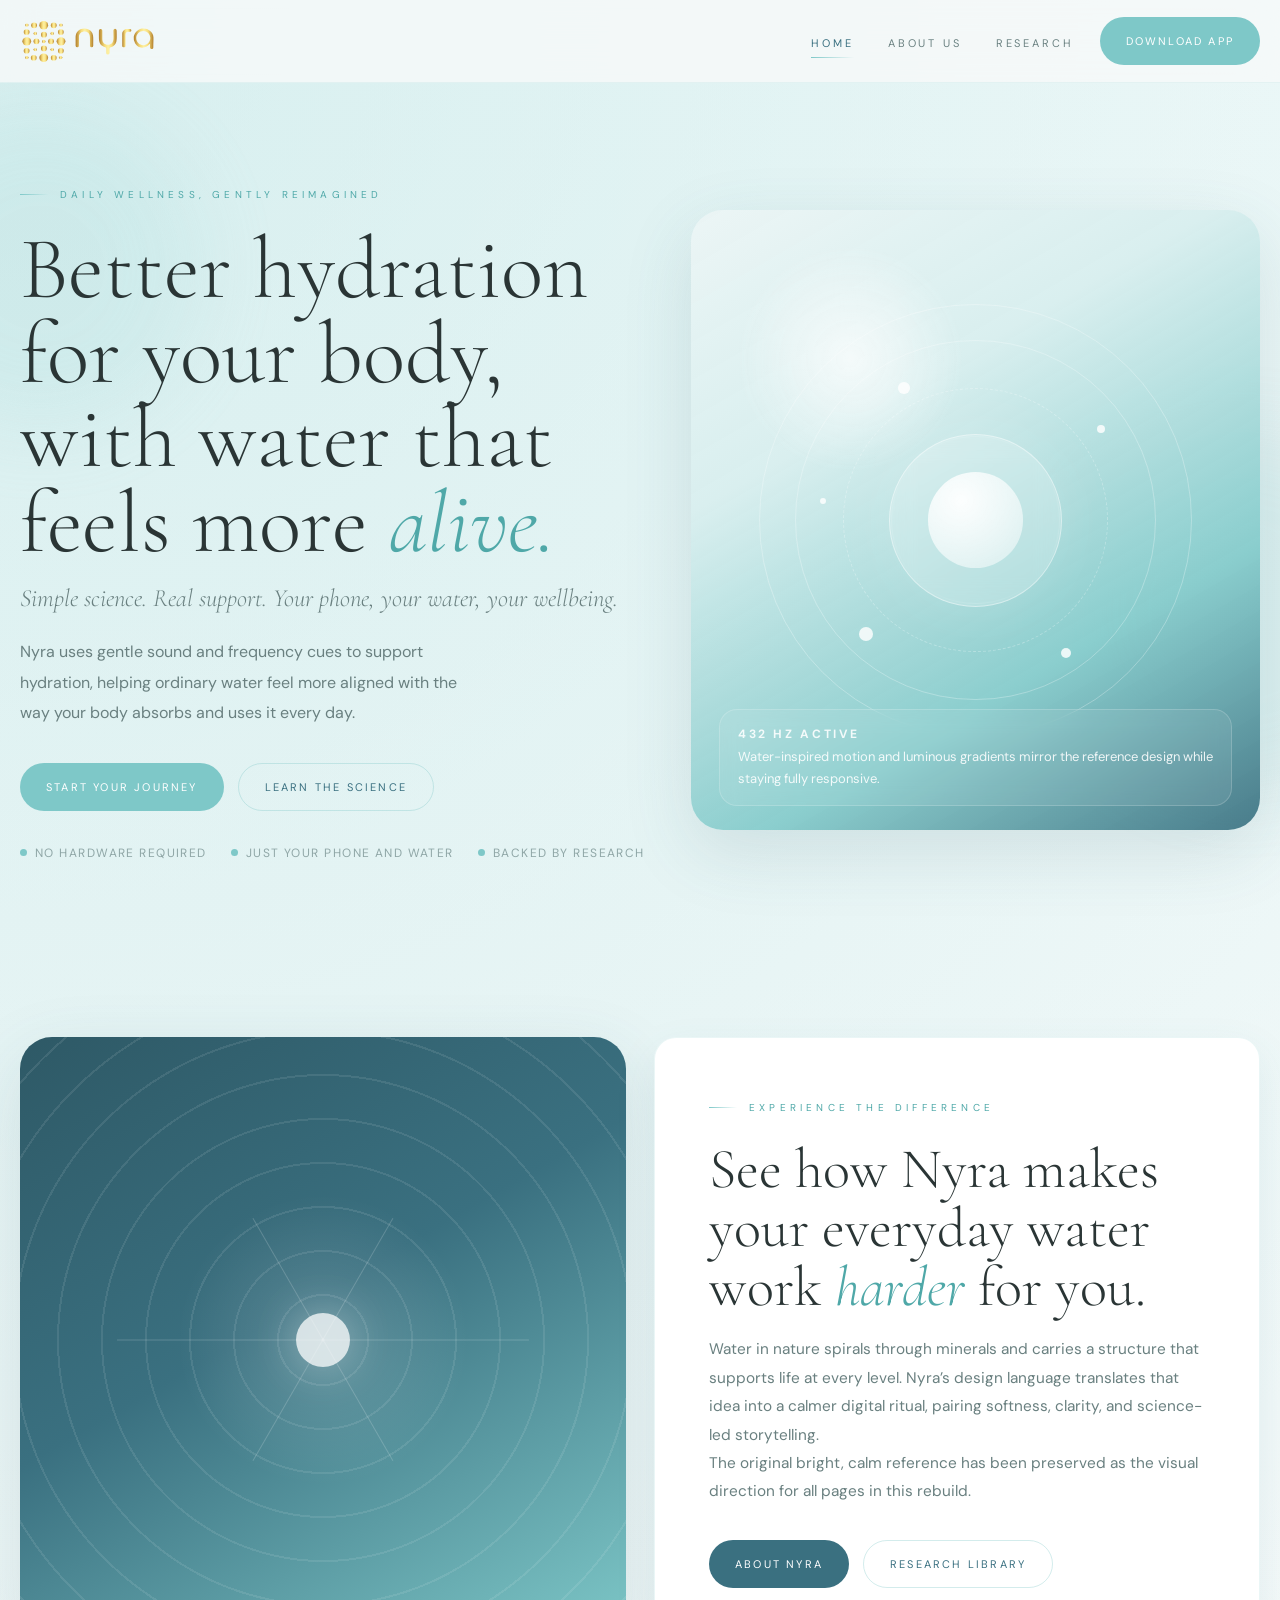
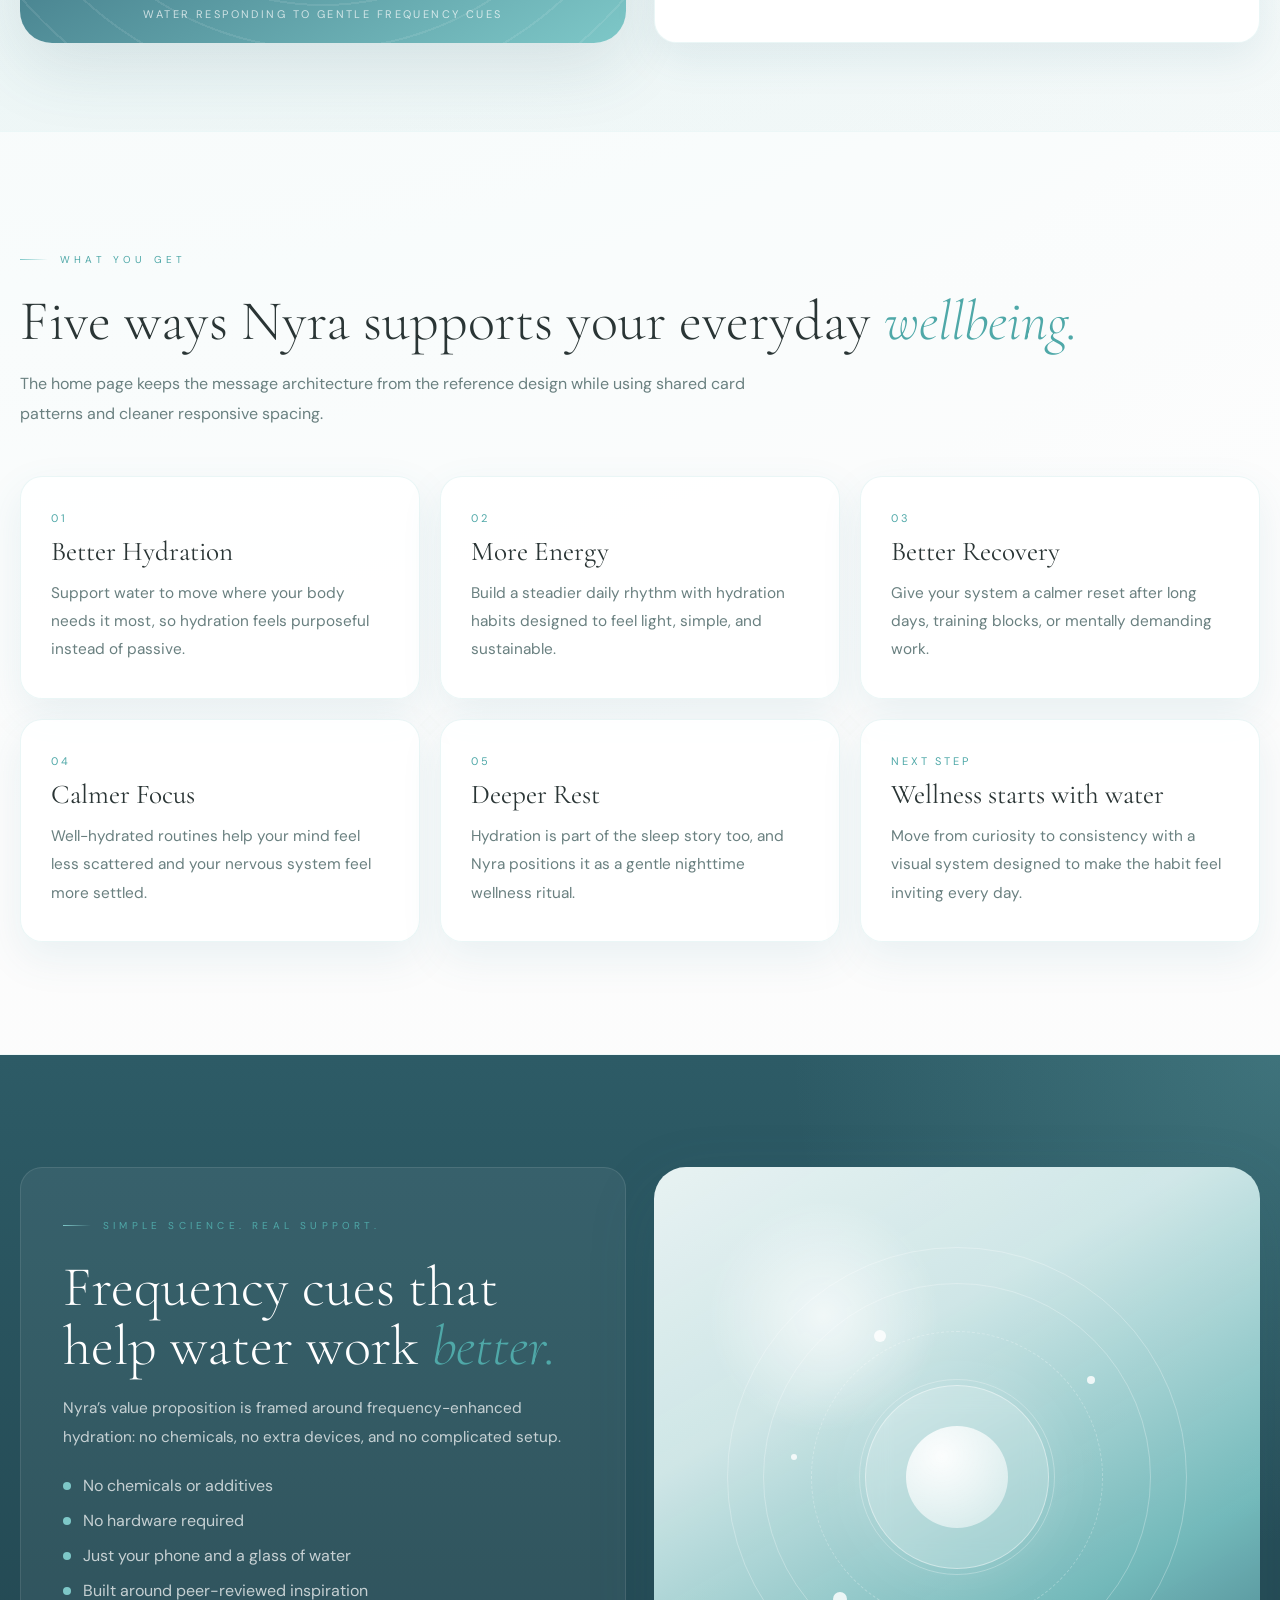
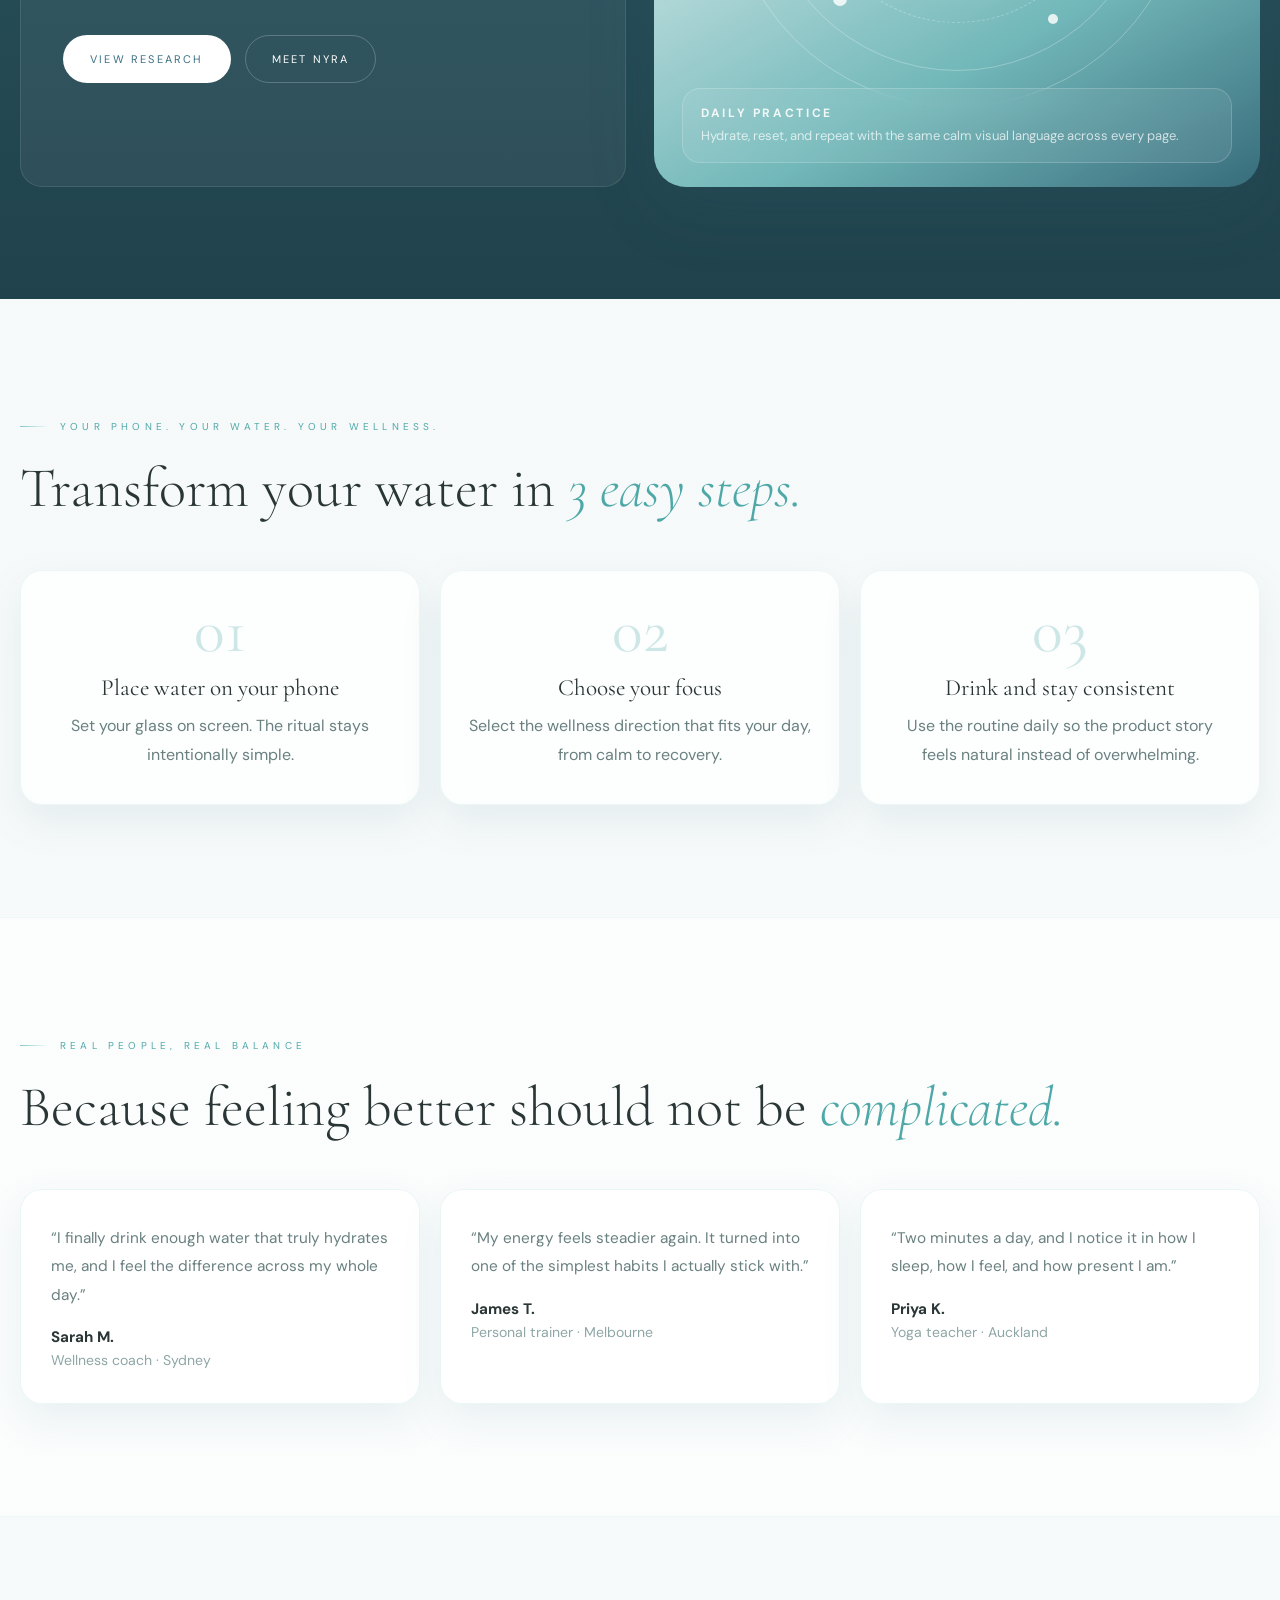
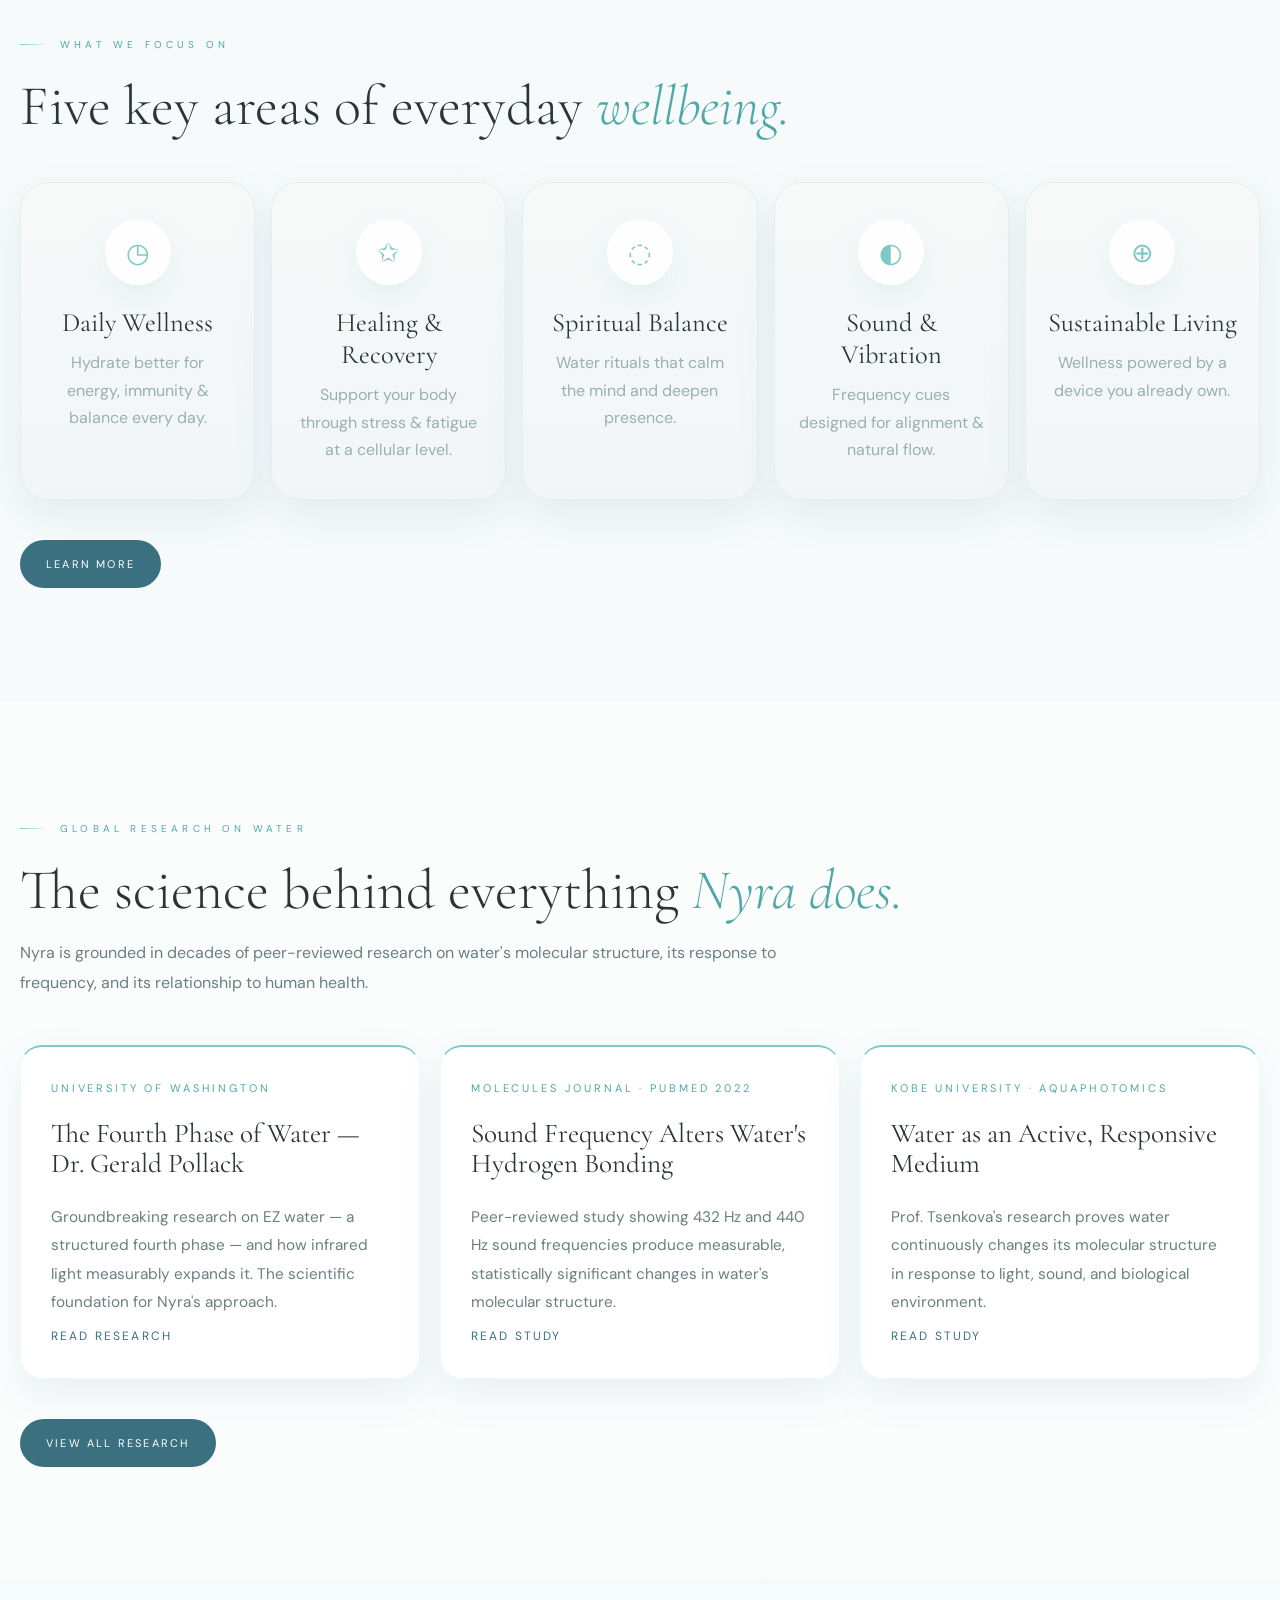
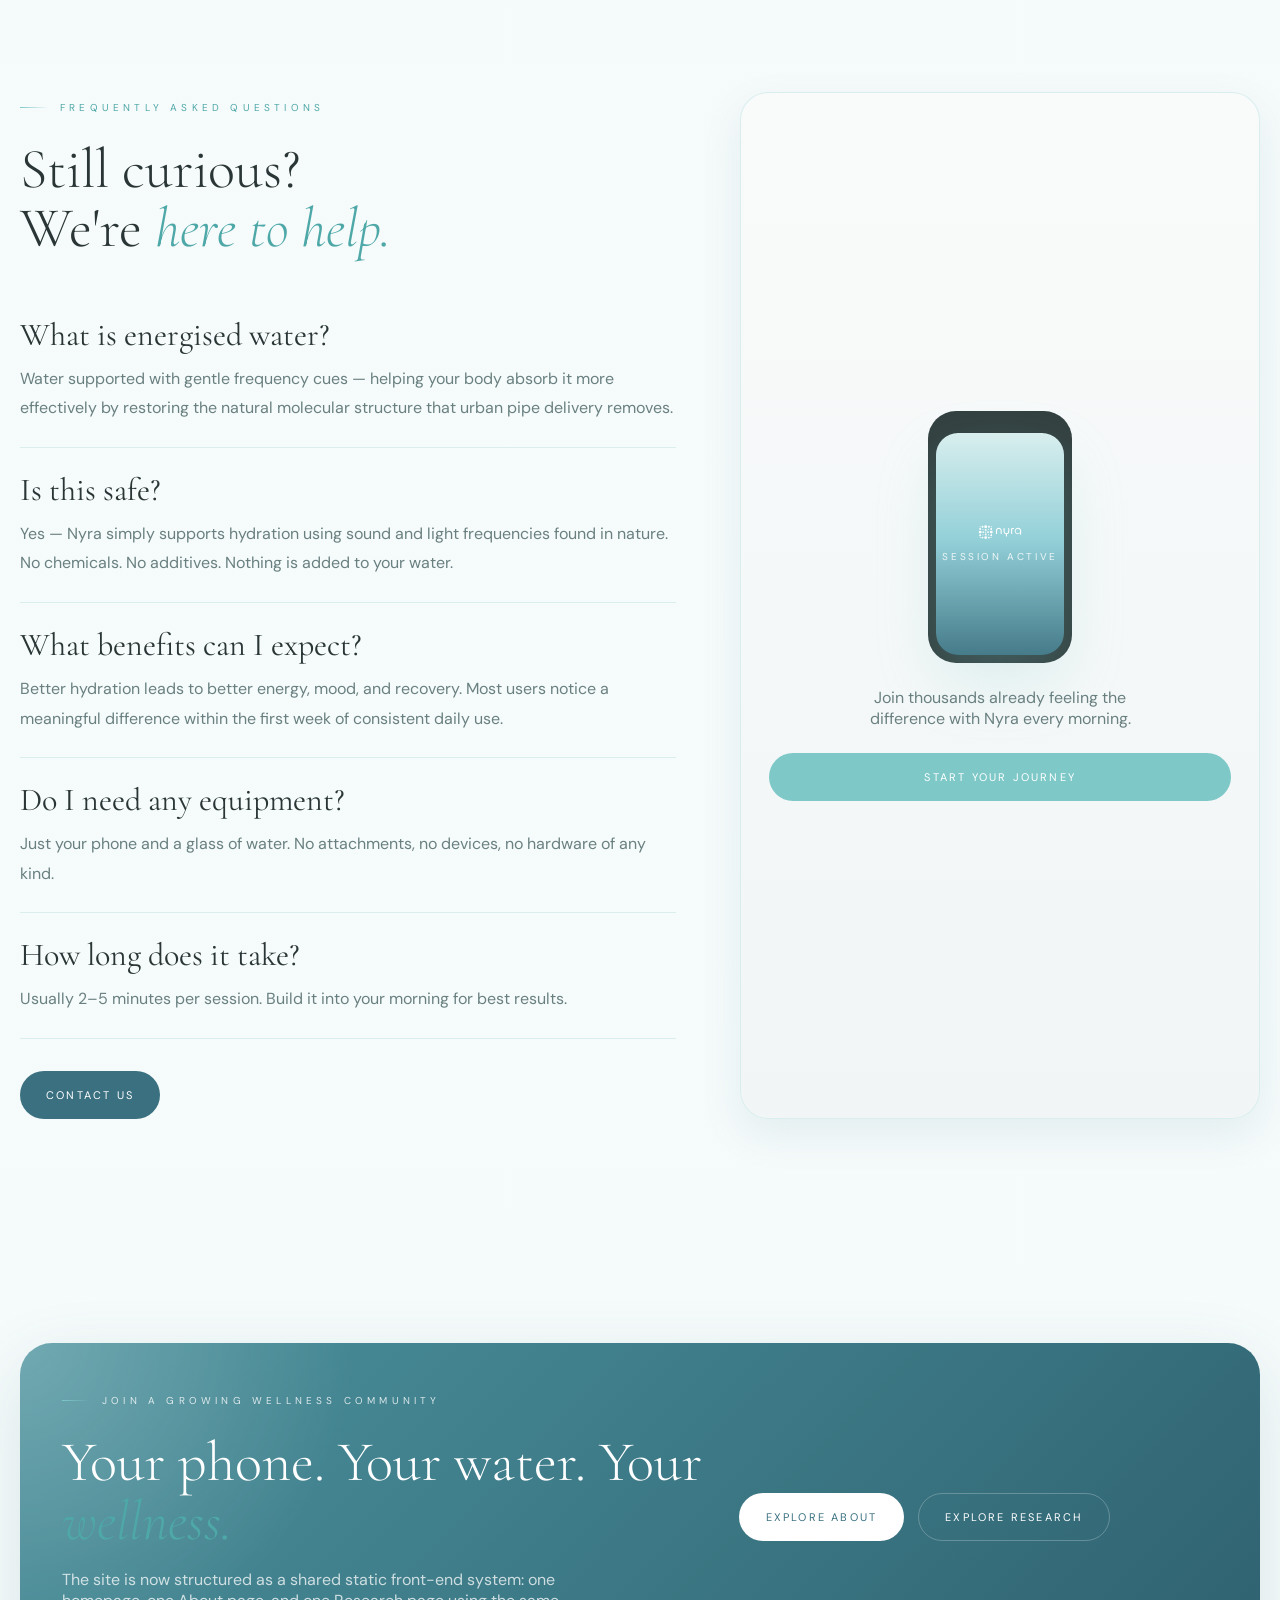
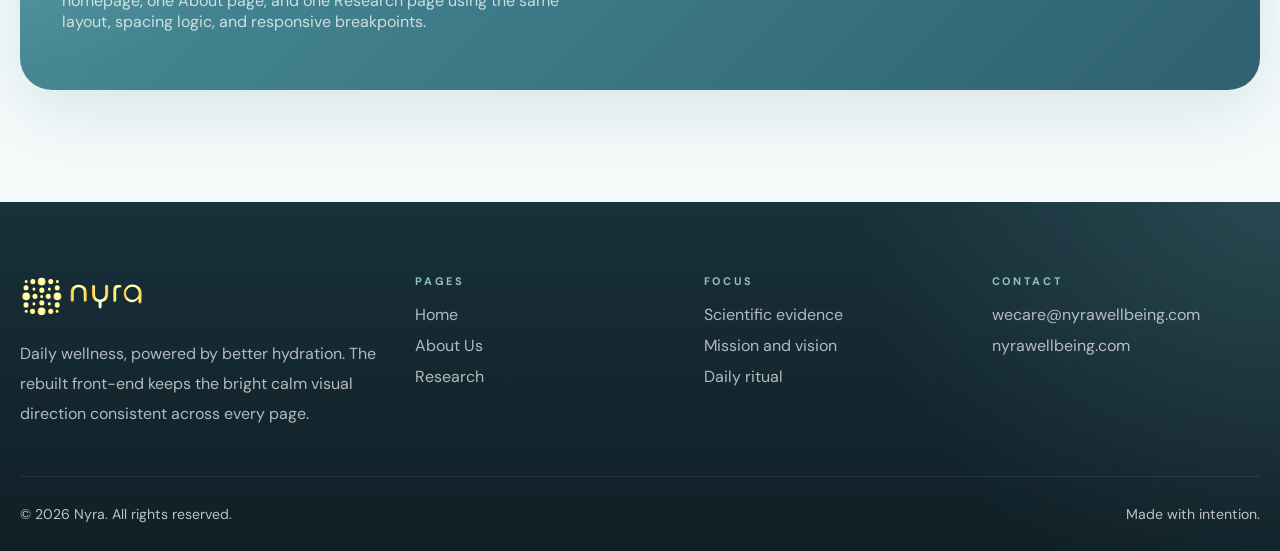
==== commit 3daca449: "Add files via upload" ====
--- a/index.html
+++ b/index.html
@@ -1,1642 +1,320 @@
 <!DOCTYPE html>
 <html lang="en">
 <head>
-<meta charset="UTF-8">
-<meta name="viewport" content="width=device-width, initial-scale=1.0">
-<title>Nyra Wellbeing — Reawaken Your Water. Reawaken Yourself.</title>
-<link href="https://fonts.googleapis.com/css2?family=Poppins:ital,wght@0,300;0,400;0,500;0,600;0,700;0,800;1,300;1,400&display=swap" rel="stylesheet">
-<link rel="stylesheet" href="https://cdn-uicons.flaticon.com/2.6.0/uicons-regular-rounded/css/uicons-regular-rounded.css">
-<link rel="stylesheet" href="https://cdn-uicons.flaticon.com/2.6.0/uicons-bold-rounded/css/uicons-bold-rounded.css">
-<style>
-  :root {
-    --gold: #D4A843;
-    --gold-light: #ECC77E;
-    --gold-pale: #FBF0D9;
-    --blue-soft: #D4EEF9;
-    --teal-pale: #E8F5F5;
-    --teal-light: #A8D5D5;
-    --teal-mid: #6BAFB0;
-    --teal-main: #4A9899;
-    --teal-deep: #2C7A7B;
-    --teal-dark: #1A5657;
-    --ink: #1C3A3A;
-    --body: #3D5C5C;
-    --muted: #7A9999;
-    --border: #E0EEEE;
-    --white: #FFFFFF;
-    --off-white: #F7FAFA;
-    --cream: #FEFAF4;
-    --font: 'Poppins', sans-serif;
-    --r-sm: 12px;
-    --r-md: 20px;
-    --r-lg: 28px;
-    --r-xl: 40px;
-    --shadow-sm: 0 2px 16px rgba(28,58,58,0.07);
-    --shadow-md: 0 8px 40px rgba(28,58,58,0.10);
-    --shadow-lg: 0 20px 60px rgba(28,58,58,0.12);
-  }
-
-
-  .filter-green{
-    filter: brightness(0) saturate(100%) invert(20%) sepia(27%) saturate(616%) hue-rotate(131deg) brightness(94%) contrast(99%);
-    fill: #1c3a3a;
-}
-
-  *, *::before, *::after { box-sizing: border-box; margin: 0; padding: 0; }
-  html { scroll-behavior: smooth; }
-  body { font-family: var(--font); color: var(--body); background: var(--white); overflow-x: hidden; line-height: 1.6; }
-  img { display: block; width: 100%; object-fit: cover; }
-  a { text-decoration: none; color: inherit; }
-
-  /* ── SCROLLBAR ─────────────────────────── */
-  ::-webkit-scrollbar { width: 6px; }
-  ::-webkit-scrollbar-track { background: var(--off-white); }
-  ::-webkit-scrollbar-thumb { background: var(--teal-light); border-radius: 10px; }
-
-  /* ── NAV ───────────────────────────────── */
-  nav {
-    position: fixed; top: 0; left: 0; right: 0; z-index: 1000;
-    display: flex; align-items: center; justify-content: space-between;
-    padding: 14px 64px;
-    background: rgba(255,255,255,0.92);
-    backdrop-filter: blur(20px);
-    border-bottom: 1px solid var(--border);
-    transition: box-shadow 0.3s;
-  }
-  nav.scrolled { box-shadow: var(--shadow-md); }
-  .nav-logo img { height: 44px; width: auto; }
-  .nav-links { display: flex; gap: 36px; }
-  .nav-links a {
-    font-size: 0.85rem; font-weight: 500; color: var(--body);
-    letter-spacing: 0.01em; transition: color 0.2s; position: relative;
-  }
-  .nav-links a::after {
-    content: ""; position: absolute; bottom: -4px; left: 0; right: 0; height: 2px;
-    background: var(--gold); border-radius: 2px; transform: scaleX(0); transition: transform 0.25s;
-  }
-  .nav-links a:hover { color: var(--teal-deep); }
-  .nav-links a:hover::after { transform: scaleX(1); }
-  .nav-cta {
-    background: var(--ink); color: var(--white);
-    padding: 11px 28px; border-radius: 50px;
-    font-size: 0.84rem; font-weight: 600; letter-spacing: 0.01em;
-    transition: all 0.25s;
-  }
-  .nav-cta:hover { background: var(--teal-deep); transform: translateY(-1px); box-shadow: 0 6px 20px rgba(28,58,58,0.2); }
-
-  /* ── BUTTONS ───────────────────────────── */
-  .btn-gold {
-    display: inline-flex; align-items: center; gap: 8px;
-    background: var(--gold); color: var(--white);
-    padding: 14px 32px; border-radius: 50px;
-    font-weight: 600; font-size: 0.9rem;
-    transition: all 0.25s; border: none; cursor: pointer;
-    box-shadow: 0 4px 20px rgba(212,168,67,0.3);
-  }
-  .btn-gold:hover { background: #c49333; transform: translateY(-2px); box-shadow: 0 8px 28px rgba(212,168,67,0.4); }
-  .btn-outline-teal {
-    display: inline-flex; align-items: center; gap: 8px;
-    border: 2px solid var(--teal-main); color: var(--teal-deep);
-    padding: 12px 30px; border-radius: 50px;
-    font-weight: 600; font-size: 0.9rem; transition: all 0.25s;
-  }
-  .btn-outline-teal:hover { background: var(--teal-main); color: var(--white); }
-  .btn-white {
-    display: inline-flex; align-items: center; gap: 8px;
-    background: var(--white); color: var(--teal-deep);
-    padding: 14px 32px; border-radius: 50px;
-    font-weight: 700; font-size: 0.9rem;
-    transition: all 0.25s;
-    box-shadow: 0 4px 20px rgba(28,58,58,0.15);
-  }
-  .btn-white:hover { transform: translateY(-2px); box-shadow: 0 8px 28px rgba(28,58,58,0.2); }
-
-  /* ── SECTION HELPERS ───────────────────── */
-  .section-tag {
-    display: inline-flex; align-items: center; gap: 8px;
-    font-size: 0.72rem; font-weight: 700; letter-spacing: 0.12em;
-    text-transform: uppercase; color: var(--teal-main);
-    background: var(--teal-pale); padding: 6px 16px; border-radius: 50px;
-    margin-bottom: 18px;
-  }
-  .section-tag::before { content: ""; width: 6px; height: 6px; background: var(--teal-main); border-radius: 50%; }
-  .section-h {
-    font-size: clamp(1.9rem, 3.5vw, 2.8rem); font-weight: 700;
-    color: var(--ink); line-height: 1.2; margin-bottom: 16px;
-  }
-  .section-p { font-size: 1rem; color: var(--muted); line-height: 1.8; }
-
-  /* ── FADE IN ────────────────────────────── */
-  .fi-anim { opacity: 0; transform: translateY(24px); transition: opacity 0.65s ease, transform 0.65s ease; }
-  .fi-anim.visible { opacity: 1; transform: none; }
-
-  /* ── HERO ───────────────────────────────── */
-  .hero {
-    min-height: 100vh; padding: 120px 64px 80px;
-    display: flex; align-items: center;
-    background: var(--cream);
-    position: relative; overflow: hidden;
-  }
-  /* Decorative blobs */
-  .hero::before {
-    content: ""; position: absolute;
-    width: 600px; height: 600px; border-radius: 50%;
-    background: radial-gradient(circle, rgba(168,213,213,0.3) 0%, transparent 70%);
-    top: -100px; right: -100px; pointer-events: none;
-  }
-  .hero::after {
-    content: ""; position: absolute;
-    width: 400px; height: 400px; border-radius: 50%;
-    background: radial-gradient(circle, rgba(212,168,67,0.12) 0%, transparent 70%);
-    bottom: -80px; left: 10%; pointer-events: none;
-  }
-  .hero-inner {
-    display: grid; grid-template-columns: 1fr 1fr; gap: 80px;
-    align-items: center; max-width: 1200px; margin: 0 auto;
-    position: relative; z-index: 2; width: 100%;
-  }
-  .hero-left { animation: fadeUp 0.8s ease both; }
-  .hero-eyebrow {
-    display: inline-flex; align-items: center; gap: 10px;
-    background: var(--gold-pale); border: 1px solid rgba(212,168,67,0.25);
-    color: var(--gold); padding: 8px 20px; border-radius: 50px;
-    font-size: 0.75rem; font-weight: 700; letter-spacing: 0.1em;
-    text-transform: uppercase; margin-bottom: 24px;
-  }
-  .hero-eyebrow .dot { width: 7px; height: 7px; background: var(--gold); border-radius: 50%; }
-  .hero h1 {
-    font-size: clamp(2.4rem, 4.5vw, 3.8rem); font-weight: 800;
-    color: var(--ink); line-height: 1.1; margin-bottom: 20px;
-    letter-spacing: -0.02em;
-  }
-  .hero h1 .accent { color: var(--teal-deep); }
-  .hero h1 .gold-word { color: var(--gold); }
-  .hero-sub {
-    font-size: 1.05rem; color: var(--muted); line-height: 1.85;
-    margin-bottom: 40px; max-width: 480px;
-  }
-  .hero-btns { display: flex; gap: 14px; flex-wrap: wrap; margin-bottom: 52px; }
-  .hero-trust {
-    display: flex; align-items: center; gap: 18px; flex-wrap: wrap;
-  }
-  .trust-avatars { display: flex; }
-  .trust-avatars img {
-    width: 38px; height: 38px; border-radius: 50%;
-    border: 2.5px solid var(--white); margin-left: -10px;
-    box-shadow: 0 2px 8px rgba(0,0,0,0.1);
-  }
-  .trust-avatars img:first-child { margin-left: 0; }
-  .trust-text strong { display: block; font-size: 0.88rem; font-weight: 700; color: var(--ink); }
-  .trust-text span { font-size: 0.76rem; color: var(--muted); }
-  .trust-divider { width: 1px; height: 36px; background: var(--border); }
-  .trust-rating { display: flex; align-items: center; gap: 6px; }
-  .trust-rating .stars { color: var(--gold); font-size: 0.85rem; letter-spacing: 1px; }
-  .trust-rating span { font-size: 0.78rem; color: var(--muted); }
-
-  .hero-right { position: relative; animation: fadeUp 0.8s ease 0.2s both; }
-  .hero-img-wrap {
-    border-radius: var(--r-xl); overflow: hidden;
-    box-shadow: var(--shadow-lg); position: relative;
-  }
-  .hero-img-wrap img { height: 560px; }
-  .hero-float-card {
-    position: absolute; background: var(--white);
-    border-radius: var(--r-lg); padding: 18px 22px;
-    box-shadow: var(--shadow-md);
-    display: flex; align-items: center; gap: 14px;
-  }
-  .hero-float-card.card-1 { bottom: -20px; left: -30px; }
-  .hero-float-card.card-2 { top: 30px; right: -25px; }
-  .float-icon {
-    width: 48px; height: 48px; border-radius: 14px;
-    display: flex; align-items: center; justify-content: center;
-    font-size: 1.3rem; flex-shrink: 0;
-  }
-  .float-icon.gold { background: var(--gold-pale); color: var(--gold); }
-  .float-icon.teal { background: var(--teal-pale); color: var(--teal-main); }
-  .float-text strong { display: block; font-size: 0.88rem; font-weight: 700; color: var(--ink); }
-  .float-text span { font-size: 0.75rem; color: var(--muted); }
-
-  /* ── TRUST BAR ──────────────────────────── */
-  .trust-bar {
-    background: var(--white); border-top: 1px solid var(--border); border-bottom: 1px solid var(--border);
-    padding: 20px 64px;
-    display: flex; align-items: center; justify-content: center; gap: 48px; flex-wrap: wrap;
-  }
-  .tbar-item { display: flex; align-items: center; gap: 10px; }
-  .tbar-icon {
-    width: 36px; height: 36px; border-radius: 10px;
-    background: var(--teal-pale);
-    display: flex; align-items: center; justify-content: center;
-    color: var(--teal-main); font-size: 1rem;
-  }
-  .tbar-text { font-size: 0.82rem; font-weight: 600; color: var(--ink); }
-
-  /* ── ABOUT ──────────────────────────────── */
-  .about { padding: 100px 64px; max-width: 1300px; margin: 0 auto; }
-  .about-grid { display: grid; grid-template-columns: 1fr 1fr; gap: 80px; align-items: center; }
-  .about-img-wrap { position: relative; }
-  .about-img-main { border-radius: var(--r-xl); overflow: hidden; box-shadow: var(--shadow-md); }
-  .about-img-main img { height: 520px; }
-  .about-bubble {
-    position: absolute; background: var(--gold); color: var(--white);
-    padding: 20px 24px; border-radius: var(--r-lg);
-    bottom: -24px; right: -24px;
-    box-shadow: var(--shadow-md);
-    max-width: 200px;
-  }
-  .about-bubble .num { font-size: 2rem; font-weight: 800; line-height: 1; margin-bottom: 4px; }
-  .about-bubble .lbl { font-size: 0.78rem; font-weight: 500; opacity: 0.9; line-height: 1.4; }
-  .about-bubble-2 {
-    position: absolute; background: var(--white);
-    padding: 16px 18px; border-radius: var(--r-md);
-    top: -20px; left: -20px;
-    box-shadow: var(--shadow-md);
-    display: flex; align-items: center; gap: 12px;
-  }
-  .about-bubble-2 .icon-circle {
-    width: 40px; height: 40px; border-radius: 12px;
-    background: var(--teal-pale); color: var(--teal-main);
-    display: flex; align-items: center; justify-content: center;
-    font-size: 1.1rem; flex-shrink: 0;
-  }
-  .about-bubble-2 strong { display: block; font-size: 0.85rem; font-weight: 700; color: var(--ink); }
-  .about-bubble-2 span { font-size: 0.72rem; color: var(--muted); }
-  .about-content { }
-  .about-content p { font-size: 0.96rem; color: var(--body); line-height: 1.85; margin-bottom: 18px; }
-  .about-points { margin: 28px 0; display: flex; flex-direction: column; gap: 16px; }
-  .apoint {
-    display: flex; align-items: flex-start; gap: 16px;
-    padding: 16px 20px; background: var(--off-white); border-radius: var(--r-md);
-    border-left: 3px solid var(--teal-light);
-  }
-  .apoint-icon {
-    width: 40px; height: 40px; border-radius: 12px;
-    background: var(--teal-pale); color: var(--teal-main);
-    display: flex; align-items: center; justify-content: center;
-    font-size: 1.1rem; flex-shrink: 0;
-  }
-  .apoint-text strong { display: block; font-size: 0.88rem; font-weight: 700; color: var(--ink); margin-bottom: 3px; }
-  .apoint-text span { font-size: 0.8rem; color: var(--muted); line-height: 1.6; }
-
-  /* ── CATEGORIES ─────────────────────────── */
-  .categories { background: var(--off-white); padding: 100px 64px; }
-  .cat-header { text-align: center; max-width: 620px; margin: 0 auto 56px; }
-  .cat-grid { display: grid; grid-template-columns: repeat(5, 1fr); gap: 20px; max-width: 1250px; margin: 0 auto; }
-  .cat-card {
-    background: var(--white); border-radius: var(--r-lg); overflow: hidden;
-    border: 1px solid var(--border); transition: all 0.35s; cursor: pointer;
-    box-shadow: var(--shadow-sm);
-  }
-  .cat-card:hover { transform: translateY(-8px); box-shadow: var(--shadow-lg); border-color: var(--teal-light); }
-  .cat-img { height: 180px; overflow: hidden; position: relative; }
-  .cat-img img { height: 100%; transition: transform 0.5s; }
-  .cat-card:hover .cat-img img { transform: scale(1.07); }
-  .cat-chip {
-    position: absolute; top: 12px; left: 12px;
-    background: var(--white); padding: 5px 12px; border-radius: 50px;
-    font-size: 0.68rem; font-weight: 700; color: var(--teal-deep);
-    letter-spacing: 0.06em; text-transform: uppercase;
-    box-shadow: var(--shadow-sm);
-  }
-  .cat-body { padding: 20px 18px 22px; }
-  .cat-icon-wrap {
-    width: 42px; height: 42px; border-radius: 12px;
-    background: var(--teal-pale); color: var(--teal-main);
-    display: flex; align-items: center; justify-content: center;
-    font-size: 1.2rem; margin-bottom: 12px;
-  }
-  .cat-title { font-size: 0.92rem; font-weight: 700; color: var(--ink); margin-bottom: 7px; }
-  .cat-desc { font-size: 0.77rem; color: var(--muted); line-height: 1.7; margin-bottom: 12px; }
-  .cat-quote { font-size: 0.72rem; color: var(--gold); font-style: italic; font-weight: 600; line-height: 1.4; }
-
-  /* ── HOW IT WORKS ───────────────────────── */
-  .how { padding: 100px 64px; max-width: 1300px; margin: 0 auto; }
-  .how-grid { display: grid; grid-template-columns: 1fr 1fr; gap: 80px; align-items: center; }
-  .how-content {}
-  .how-content > p { font-size: 0.96rem; color: var(--body); line-height: 1.85; margin-bottom: 36px; }
-  .steps { display: flex; flex-direction: column; gap: 4px; }
-  .step-item {
-    display: flex; gap: 18px; align-items: flex-start;
-    padding: 20px; border-radius: var(--r-md); transition: background 0.25s;
-    cursor: pointer;
-  }
-  .step-item:hover { background: var(--off-white); }
-  .step-num {
-    width: 44px; height: 44px; border-radius: 14px; flex-shrink: 0;
-    background: var(--teal-pale); color: var(--teal-deep);
-    font-size: 0.85rem; font-weight: 800;
-    display: flex; align-items: center; justify-content: center;
-    border: 2px solid var(--teal-light);
-  }
-  .step-info h4 { font-size: 0.95rem; font-weight: 700; color: var(--ink); margin-bottom: 5px; }
-  .step-info p { font-size: 0.82rem; color: var(--muted); line-height: 1.7; }
-  .how-visual { position: relative; }
-  .how-vis-main { border-radius: var(--r-xl); overflow: hidden; box-shadow: var(--shadow-lg); }
-  .how-vis-main img { height: 540px; }
-  .how-vis-badge {
-    position: absolute; bottom: 24px; left: 24px;
-    background: var(--white); border-radius: var(--r-md); padding: 18px 20px;
-    box-shadow: var(--shadow-md); max-width: 230px;
-    display: flex; gap: 14px; align-items: flex-start;
-  }
-  .how-vis-badge .icon {
-    width: 40px; height: 40px; border-radius: 12px;
-    background: var(--gold-pale); color: var(--gold);
-    display: flex; align-items: center; justify-content: center;
-    font-size: 1.1rem; flex-shrink: 0;
-  }
-  .how-vis-badge strong { display: block; font-size: 0.88rem; font-weight: 700; color: var(--ink); margin-bottom: 3px; }
-  .how-vis-badge span { font-size: 0.76rem; color: var(--muted); line-height: 1.5; }
-
-  /* ── TECH PILLARS ───────────────────────── */
-  .tech { background: var(--teal-pale); padding: 100px 64px; }
-  .tech-inner { max-width: 1250px; margin: 0 auto; }
-  .tech-header { text-align: center; max-width: 640px; margin: 0 auto 56px; }
-  .tech-grid { display: grid; grid-template-columns: repeat(3, 1fr); gap: 24px; }
-  .tech-card {
-    background: var(--white); border-radius: var(--r-lg);
-    padding: 36px 30px; border: 1px solid rgba(168,213,213,0.4);
-    transition: all 0.3s; box-shadow: var(--shadow-sm);
-  }
-  .tech-card:hover { transform: translateY(-5px); box-shadow: var(--shadow-md); }
-  .tech-card-icon {
-    width: 56px; height: 56px; border-radius: 16px;
-    background: var(--teal-pale); color: var(--teal-deep);
-    display: flex; align-items: center; justify-content: center;
-    font-size: 1.5rem; margin-bottom: 20px;
-  }
-  .tech-card h4 { font-size: 1rem; font-weight: 700; color: var(--ink); margin-bottom: 10px; }
-  .tech-card p { font-size: 0.85rem; color: var(--muted); line-height: 1.75; }
-  .tech-badges-row { display: flex; flex-wrap: wrap; gap: 10px; margin-top: 48px; justify-content: center; }
-  .tech-badge {
-    background: var(--white); border: 1px solid var(--teal-light);
-    color: var(--teal-deep); padding: 8px 20px; border-radius: 50px;
-    font-size: 0.8rem; font-weight: 600;
-  }
-
-  /* ── PARALLAX BANNER ────────────────────── */
-  .banner {
-    position: relative; padding: 100px 64px; text-align: center; overflow: hidden;
-    background: var(--teal-dark);
-  }
-  .banner-bg {
-    position: absolute; inset: 0;
-    background-image: url("https://images.unsplash.com/photo-1506905925346-21bda4d32df4?w=1600&q=80");
-    background-size: cover; background-position: center; background-attachment: fixed;
-    opacity: 0.12;
-  }
-  .banner-content { position: relative; z-index: 2; max-width: 680px; margin: 0 auto; }
-  .banner-content h2 {
-    font-size: clamp(2rem, 4vw, 3.2rem); font-weight: 800;
-    color: var(--white); margin-bottom: 18px; line-height: 1.2;
-  }
-  .banner-content h2 em { color: var(--gold-light); font-style: normal; }
-  .banner-content p { color: rgba(255,255,255,0.7); font-size: 1rem; line-height: 1.8; margin-bottom: 36px; }
-  .banner-btns { display: flex; gap: 14px; justify-content: center; flex-wrap: wrap; }
-  .btn-outline-white {
-    display: inline-flex; align-items: center; gap: 8px;
-    border: 2px solid rgba(255,255,255,0.45); color: var(--white);
-    padding: 12px 30px; border-radius: 50px;
-    font-weight: 600; font-size: 0.9rem; transition: all 0.25s;
-  }
-  .btn-outline-white:hover { border-color: var(--white); background: rgba(255,255,255,0.08); }
-
-  /* ── AUDIENCE ───────────────────────────── */
-  .audience { padding: 100px 64px; max-width: 1300px; margin: 0 auto; }
-  .aud-header { text-align: center; max-width: 600px; margin: 0 auto 56px; }
-  .aud-grid { display: grid; grid-template-columns: repeat(4, 1fr); gap: 22px; }
-  .aud-card {
-    border-radius: var(--r-lg); overflow: hidden;
-    box-shadow: var(--shadow-sm); transition: all 0.35s; cursor: pointer;
-    border: 1px solid var(--border);
-  }
-  .aud-card:hover { transform: translateY(-6px); box-shadow: var(--shadow-lg); }
-  .aud-img { height: 240px; overflow: hidden; }
-  .aud-img img { height: 100%; transition: transform 0.5s; }
-  .aud-card:hover .aud-img img { transform: scale(1.07); }
-  .aud-body { padding: 20px 20px 22px; background: var(--white); }
-  .aud-icon {
-    width: 38px; height: 38px; border-radius: 10px;
-    background: var(--teal-pale); color: var(--teal-main);
-    display: flex; align-items: center; justify-content: center;
-    font-size: 1rem; margin-bottom: 10px;
-  }
-  .aud-body h4 { font-size: 0.9rem; font-weight: 700; color: var(--ink); margin-bottom: 6px; }
-  .aud-body p { font-size: 0.78rem; color: var(--muted); line-height: 1.65; }
-
-  /* ── TESTIMONIALS ───────────────────────── */
-  .testimonials { background: var(--off-white); padding: 100px 64px; }
-  .testi-inner { max-width: 1250px; margin: 0 auto; }
-  .testi-header { text-align: center; max-width: 600px; margin: 0 auto 52px; }
-  .testi-grid { display: grid; grid-template-columns: repeat(3, 1fr); gap: 24px; }
-  .testi-card {
-    background: var(--white); border-radius: var(--r-lg); padding: 32px;
-    border: 1px solid var(--border); box-shadow: var(--shadow-sm);
-    transition: all 0.3s;
-  }
-  .testi-card:hover { transform: translateY(-4px); box-shadow: var(--shadow-md); border-color: var(--teal-light); }
-  .testi-stars { display: flex; gap: 3px; color: var(--gold); font-size: 0.9rem; margin-bottom: 16px; }
-  .testi-text { font-size: 0.9rem; color: var(--body); line-height: 1.85; margin-bottom: 24px; font-style: italic; }
-  .testi-bottom { display: flex; align-items: center; gap: 12px; }
-  .testi-av { width: 44px; height: 44px; border-radius: 50%; overflow: hidden; border: 2px solid var(--teal-light); flex-shrink: 0; }
-  .testi-av img { height: 44px; }
-  .testi-name { font-size: 0.87rem; font-weight: 700; color: var(--ink); }
-  .testi-role { font-size: 0.73rem; color: var(--muted); }
-  .testi-badge {
-    margin-left: auto; background: var(--teal-pale); color: var(--teal-deep);
-    padding: 4px 12px; border-radius: 50px; font-size: 0.68rem; font-weight: 700;
-    white-space: nowrap; text-transform: uppercase; letter-spacing: 0.06em;
-  }
-  .testi-stats {
-    display: flex; justify-content: center; gap: 60px; flex-wrap: wrap;
-    margin-top: 60px; padding-top: 50px;
-    border-top: 1px solid var(--border);
-  }
-  .tstat { text-align: center; }
-  .tstat-num { font-size: 2.6rem; font-weight: 800; color: var(--teal-deep); line-height: 1; margin-bottom: 6px; }
-  .tstat-label { font-size: 0.8rem; color: var(--muted); }
-
-  /* ── PRICING ────────────────────────────── */
-  .pricing { padding: 100px 64px; max-width: 1100px; margin: 0 auto; }
-  .pricing-header { text-align: center; max-width: 580px; margin: 0 auto 52px; }
-  .pricing-grid { display: grid; grid-template-columns: repeat(3, 1fr); gap: 24px; max-width: 960px; margin: 0 auto; }
-  .price-card {
-    background: var(--white); border-radius: var(--r-lg); padding: 40px 32px;
-    border: 2px solid var(--border); position: relative; overflow: hidden;
-    box-shadow: var(--shadow-sm); transition: all 0.3s;
-  }
-  .price-card:hover { transform: translateY(-5px); box-shadow: var(--shadow-lg); }
-  .price-card.popular {
-    border-color: var(--teal-main); background: var(--ink);
-    transform: scale(1.04);
-  }
-  .price-card.popular:hover { transform: scale(1.04) translateY(-5px); }
-  .pop-badge {
-    position: absolute; top: 18px; right: 18px;
-    background: var(--gold); color: var(--white);
-    font-size: 0.65rem; font-weight: 700; padding: 4px 12px;
-    border-radius: 50px; text-transform: uppercase; letter-spacing: 0.06em;
-  }
-  .price-label { font-size: 0.72rem; font-weight: 700; letter-spacing: 0.1em; text-transform: uppercase; color: var(--teal-main); margin-bottom: 10px; }
-  .price-card.popular .price-label { color: var(--teal-light); }
-  .price-amt { font-size: 2.8rem; font-weight: 800; color: var(--ink); line-height: 1; margin-bottom: 4px; }
-  .price-card.popular .price-amt { color: var(--white); }
-  .price-per { font-size: 0.8rem; color: var(--muted); margin-bottom: 28px; }
-  .price-card.popular .price-per { color: rgba(255,255,255,0.5); }
-  .price-hr { height: 1px; background: var(--border); margin-bottom: 26px; }
-  .price-card.popular .price-hr { background: rgba(255,255,255,0.1); }
-  .price-list { list-style: none; display: flex; flex-direction: column; gap: 13px; margin-bottom: 32px; }
-  .price-list li { display: flex; align-items: flex-start; gap: 11px; font-size: 0.84rem; color: var(--body); line-height: 1.5; }
-  .price-card.popular .price-list li { color: rgba(255,255,255,0.8); }
-  .price-check {
-    width: 20px; height: 20px; border-radius: 50%; flex-shrink: 0;
-    background: var(--teal-pale); color: var(--teal-main);
-    display: flex; align-items: center; justify-content: center;
-    font-size: 0.65rem; margin-top: 2px;
-  }
-  .price-card.popular .price-check { background: rgba(212,168,67,0.2); color: var(--gold-light); }
-  .price-btn {
-    display: block; text-align: center; padding: 13px;
-    border-radius: 50px; font-weight: 700; font-size: 0.88rem;
-    background: var(--off-white); color: var(--ink);
-    transition: all 0.25s; border: none; cursor: pointer;
-  }
-  .price-btn:hover { background: var(--teal-main); color: var(--white); }
-  .price-card.popular .price-btn { background: var(--gold); color: var(--white); }
-  .price-card.popular .price-btn:hover { background: #c49333; }
-
-  /* ── BOOKING ────────────────────────────── */
-  .booking { padding: 100px 64px; background: var(--cream); }
-  .booking-inner { display: grid; grid-template-columns: 1fr 1fr; gap: 80px; align-items: start; max-width: 1200px; margin: 0 auto; }
-  .booking-text > p { font-size: 0.96rem; color: var(--body); line-height: 1.85; margin-bottom: 32px; }
-  .booking-steps { display: flex; flex-direction: column; gap: 16px; }
-  .bstep {
-    display: flex; gap: 16px; align-items: center;
-    padding: 18px 20px; background: var(--white); border-radius: var(--r-md);
-    border: 1px solid var(--border); box-shadow: var(--shadow-sm);
-  }
-  .bstep-icon {
-    width: 44px; height: 44px; border-radius: 13px; flex-shrink: 0;
-    background: var(--teal-pale); color: var(--teal-main);
-    display: flex; align-items: center; justify-content: center; font-size: 1.2rem;
-  }
-  .bstep-text strong { display: block; font-size: 0.88rem; font-weight: 700; color: var(--ink); margin-bottom: 2px; }
-  .bstep-text span { font-size: 0.78rem; color: var(--muted); }
-  .booking-form {
-    background: var(--white); border-radius: var(--r-xl); padding: 44px;
-    box-shadow: var(--shadow-lg); border: 1px solid var(--border);
-  }
-  .form-title { font-size: 1.3rem; font-weight: 700; color: var(--ink); margin-bottom: 28px; }
-  .fg { margin-bottom: 16px; }
-  .fg label { display: block; font-size: 0.76rem; font-weight: 600; color: var(--ink); margin-bottom: 7px; letter-spacing: 0.02em; }
-  .fg input, .fg select {
-    width: 100%; padding: 12px 16px;
-    border: 1.5px solid var(--border); border-radius: 12px;
-    font-family: var(--font); font-size: 0.88rem; color: var(--ink);
-    background: var(--off-white); outline: none; transition: border-color 0.2s;
-    -webkit-appearance: none;
-  }
-  .fg input:focus, .fg select:focus { border-color: var(--teal-main); background: var(--white); }
-  .fg-row { display: grid; grid-template-columns: 1fr 1fr; gap: 14px; }
-  .form-submit {
-    width: 100%; padding: 15px; border: none;
-    background: var(--ink); color: var(--white); border-radius: 14px;
-    font-family: var(--font); font-size: 0.92rem; font-weight: 700;
-    cursor: pointer; transition: all 0.25s; margin-top: 6px;
-    display: flex; align-items: center; justify-content: center; gap: 10px;
-  }
-  .form-submit:hover { background: var(--teal-deep); transform: translateY(-2px); box-shadow: 0 8px 24px rgba(28,58,58,0.2); }
-
-  /* ── BLOG ───────────────────────────────── */
-  .blog { padding: 100px 64px; max-width: 1250px; margin: 0 auto; }
-  .blog-header { text-align: center; max-width: 580px; margin: 0 auto 52px; }
-  .blog-grid { display: grid; grid-template-columns: repeat(3, 1fr); gap: 28px; }
-  .blog-card {
-    background: var(--white); border-radius: var(--r-lg); overflow: hidden;
-    border: 1px solid var(--border); box-shadow: var(--shadow-sm);
-    transition: all 0.3s; cursor: pointer;
-  }
-  .blog-card:hover { transform: translateY(-6px); box-shadow: var(--shadow-lg); }
-  .blog-img { height: 200px; overflow: hidden; }
-  .blog-img img { height: 100%; transition: transform 0.5s; }
-  .blog-card:hover .blog-img img { transform: scale(1.06); }
-  .blog-body { padding: 26px; }
-  .blog-cat {
-    display: inline-block; background: var(--teal-pale); color: var(--teal-deep);
-    padding: 4px 12px; border-radius: 50px; font-size: 0.68rem;
-    font-weight: 700; text-transform: uppercase; letter-spacing: 0.08em; margin-bottom: 12px;
-  }
-  .blog-body h4 { font-size: 1rem; font-weight: 700; color: var(--ink); line-height: 1.45; margin-bottom: 10px; }
-  .blog-body p { font-size: 0.82rem; color: var(--muted); line-height: 1.75; margin-bottom: 20px; }
-  .blog-foot { display: flex; align-items: center; }
-  .blog-date { font-size: 0.73rem; color: var(--muted); }
-  .blog-read { margin-left: auto; font-size: 0.78rem; font-weight: 700; color: var(--teal-deep); display: flex; align-items: center; gap: 5px; }
-
-  /* ── FINAL CTA ──────────────────────────── */
-  .final-cta {
-    background: linear-gradient(135deg, var(--teal-deep) 0%, var(--teal-dark) 100%);
-    padding: 100px 64px; text-align: center; position: relative; overflow: hidden;
-  }
-  .final-cta::before {
-    content: ""; position: absolute; inset: 0;
-    background: url("data:image/svg+xml,%3Csvg width='60' height='60' viewBox='0 0 60 60' xmlns='http://www.w3.org/2000/svg'%3E%3Cg fill='none' fill-rule='evenodd'%3E%3Cg fill='%23ffffff' fill-opacity='0.02'%3E%3Ccircle cx='30' cy='30' r='15'/%3E%3C/g%3E%3C/g%3E%3C/svg%3E");
-    pointer-events: none;
-  }
-  .final-cta-content { position: relative; z-index: 2; max-width: 700px; margin: 0 auto; }
-  .final-cta h2 { font-size: clamp(2rem, 4vw, 3rem); font-weight: 800; color: var(--white); margin-bottom: 18px; line-height: 1.2; }
-  .final-cta p { color: rgba(255,255,255,0.7); font-size: 1rem; line-height: 1.8; margin-bottom: 40px; }
-  .final-btns { display: flex; gap: 14px; justify-content: center; flex-wrap: wrap; }
-
-  /* ── FOOTER ─────────────────────────────── */
-  footer { background: var(--ink); color: rgba(255,255,255,0.65); padding: 80px 64px 40px; }
-  .footer-grid { display: grid; grid-template-columns: 1.8fr 1fr 1fr 1fr; gap: 60px; margin-bottom: 60px; padding-bottom: 50px; border-bottom: 1px solid rgba(255,255,255,0.08); }
-  .footer-brand p { font-size: 0.86rem; line-height: 1.8; margin: 18px 0 24px; max-width: 280px; }
-  .footer-logo img { height: 38px; width: auto; filter: brightness(0) invert(1); opacity: 0.9; }
-  .social-row { display: flex; gap: 10px; }
-  .soc-btn {
-    width: 36px; height: 36px; border-radius: 10px;
-    background: rgba(255,255,255,0.06); border: 1px solid rgba(255,255,255,0.1);
-    display: flex; align-items: center; justify-content: center;
-    font-size: 0.9rem; transition: all 0.25s; color: rgba(255,255,255,0.6);
-  }
-  .soc-btn:hover { background: var(--gold); border-color: var(--gold); color: var(--white); }
-  .fcol h5 { font-size: 0.78rem; font-weight: 700; letter-spacing: 0.1em; text-transform: uppercase; color: var(--white); margin-bottom: 20px; }
-  .fcol ul { list-style: none; display: flex; flex-direction: column; gap: 11px; }
-  .fcol ul li a { font-size: 0.83rem; color: rgba(255,255,255,0.5); transition: color 0.2s; }
-  .fcol ul li a:hover { color: var(--gold-light); }
-  .footer-bottom { display: flex; align-items: center; justify-content: space-between; flex-wrap: wrap; gap: 14px; }
-  .footer-bottom p { font-size: 0.78rem; color: rgba(255,255,255,0.3); }
-  .footer-links { display: flex; gap: 22px; }
-  .footer-links a { font-size: 0.78rem; color: rgba(255,255,255,0.3); transition: color 0.2s; }
-  .footer-links a:hover { color: var(--gold-light); }
-
-  /* ── ANIMATIONS ─────────────────────────── */
-  @keyframes fadeUp { from { opacity:0; transform:translateY(30px);} to { opacity:1; transform:none; } }
-
-  /* ── RESPONSIVE ─────────────────────────── */
-
-  /* ── Tablet Landscape / Small Desktop ≤ 1280px ── */
-  @media (max-width: 1280px) {
-    nav { padding: 14px 40px; }
-    .hero { padding: 120px 40px 80px; }
-    .hero-inner { gap: 52px; }
-    .about, .how { padding: 80px 40px; }
-    .categories, .tech, .banner, .audience section, .testimonials, .pricing, .booking, .blog, .final-cta { padding-left: 40px; padding-right: 40px; }
-    .audience { padding: 80px 40px; }
-    .cat-grid { grid-template-columns: repeat(5, 1fr); gap: 14px; }
-    .footer-grid { gap: 40px; }
-    footer { padding: 80px 40px 40px; }
-  }
-
-  /* ── Tablet Portrait ≤ 1024px ── */
-  @media (max-width: 1024px) {
-    nav { padding: 14px 28px; }
-    .nav-links { display: none; }
-    .nav-hamburger { display: flex; }
-
-    .hero { padding: 100px 28px 64px; min-height: auto; }
-    .hero-inner { grid-template-columns: 1fr; gap: 40px; }
-    .hero h1 { font-size: clamp(2.4rem, 5vw, 3.2rem); }
-    .hero-sub { max-width: 100%; }
-    .hero-right { display: block; }
-    .hero-img-wrap img { height: 400px; }
-    .hero-float-card.card-2 { display: none; }
-    .hero-float-card.card-1 { left: -16px; bottom: -16px; padding: 14px 16px; }
-
-    .trust-bar { padding: 18px 28px; gap: 20px; flex-wrap: wrap; }
-
-    .about { padding: 72px 28px; }
-    .about-grid { grid-template-columns: 1fr; gap: 48px; }
-    .about-img-main img { height: 380px; }
-
-    .categories { padding: 72px 28px; }
-    .cat-grid { grid-template-columns: repeat(3, 1fr); gap: 16px; }
-
-    .how { padding: 72px 28px; }
-    .how-grid { grid-template-columns: 1fr; gap: 44px; }
-    .how-vis-main img { height: 380px; }
-
-    .tech { padding: 72px 28px; }
-    .tech-grid { grid-template-columns: repeat(2, 1fr); }
-
-    .banner { padding: 72px 28px; background-attachment: scroll; }
-
-    .audience { padding: 72px 28px; }
-    .aud-grid { grid-template-columns: repeat(2, 1fr); gap: 18px; }
-
-    .testimonials { padding: 72px 28px; }
-    .testi-grid { grid-template-columns: repeat(2, 1fr); }
-
-    .pricing { padding: 72px 28px; max-width: 100%; }
-    .pricing-grid { grid-template-columns: 1fr 1fr; max-width: 720px; gap: 18px; }
-    .price-card.popular { transform: none; grid-column: span 2; max-width: 360px; margin: 0 auto; }
-    .price-card.popular:hover { transform: translateY(-5px); }
-
-    .booking { padding: 72px 28px; }
-    .booking-inner { grid-template-columns: 1fr; gap: 44px; }
-    .booking-form { padding: 36px 32px; }
-
-    .blog { padding: 72px 28px; max-width: 100%; }
-    .blog-grid { grid-template-columns: repeat(2, 1fr); }
-
-    .final-cta { padding: 80px 28px; }
-
-    footer { padding: 72px 28px 36px; }
-    .footer-grid { grid-template-columns: 1fr 1fr; gap: 40px; }
-    .footer-brand { grid-column: span 2; }
-  }
-
-  /* ── Large Mobile ≤ 768px ── */
-  @media (max-width: 768px) {
-    .hero { padding: 90px 20px 56px; }
-    .hero h1 { font-size: 2.4rem; }
-    .hero-sub { font-size: 0.95rem; }
-    .hero-img-wrap img { height: 320px; }
-    .hero-float-card.card-1 { display: none; }
-    .hero-btns { gap: 12px; }
-    .hero-btns .btn-gold, .hero-btns .btn-outline-teal { width: 100%; justify-content: center; }
-    .hero-trust { gap: 12px; }
-    .trust-divider { display: none; }
-
-    .trust-bar { gap: 16px; padding: 16px 20px; }
-    .tbar-item:nth-child(n+4) { display: none; }
-
-    .about { padding: 60px 20px; }
-    .about-img-main img { height: 280px; }
-    .about-bubble { right: -8px; bottom: -8px; padding: 14px 16px; }
-    .about-bubble-2 { left: -8px; top: -8px; }
-
-    .categories { padding: 60px 20px; }
-    .cat-grid { grid-template-columns: repeat(2, 1fr); gap: 14px; }
-
-    .how { padding: 60px 20px; }
-    .how-vis-main img { height: 280px; }
-
-    .tech { padding: 60px 20px; }
-    .tech-grid { grid-template-columns: 1fr; }
-
-    .banner { padding: 60px 20px; }
-    .banner-btns { flex-direction: column; align-items: center; gap: 12px; }
-    .banner-btns .btn-gold, .banner-btns .btn-outline-white { width: 100%; max-width: 320px; justify-content: center; }
-
-    .audience { padding: 60px 20px; }
-    .aud-grid { grid-template-columns: repeat(2, 1fr); }
-
-    .testimonials { padding: 60px 20px; }
-    .testi-grid { grid-template-columns: 1fr; }
-    .testi-stats { gap: 32px; }
-
-    .pricing { padding: 60px 20px; }
-    .pricing-grid { grid-template-columns: 1fr; max-width: 440px; }
-    .price-card.popular { grid-column: span 1; max-width: 100%; transform: none; }
-
-    .booking { padding: 60px 20px; }
-    .booking-form { padding: 28px 22px; }
-
-    .blog { padding: 60px 20px; }
-    .blog-grid { grid-template-columns: 1fr; }
-
-    .final-cta { padding: 64px 20px; }
-    .final-btns { flex-direction: column; align-items: center; gap: 12px; }
-    .final-btns .btn-gold, .final-btns .btn-outline-white { width: 100%; max-width: 320px; justify-content: center; }
-
-    footer { padding: 60px 20px 30px; }
-    .footer-grid { grid-template-columns: 1fr; gap: 32px; }
-    .footer-brand { grid-column: span 1; }
-    .testi-stats { flex-direction: row; flex-wrap: wrap; justify-content: center; gap: 28px; }
-  }
-
-  /* ── Mobile ≤ 480px ── */
-  @media (max-width: 480px) {
-    nav { padding: 12px 16px; }
-    .nav-logo img { height: 36px; }
-    .nav-cta { padding: 9px 18px; font-size: 0.78rem; display: none; }
-    .nav-hamburger { display: flex; }
-
-    .hero { padding: 80px 16px 48px; }
-    .hero h1 { font-size: 2rem; letter-spacing: -0.01em; }
-    .hero-eyebrow { font-size: 0.66rem; padding: 6px 14px; }
-    .hero-sub { font-size: 0.9rem; }
-    .hero-img-wrap img { height: 260px; }
-    .hero-trust { flex-direction: column; align-items: flex-start; gap: 10px; }
-
-    .trust-bar { gap: 14px; padding: 14px 16px; }
-    .tbar-item:nth-child(n+3) { display: none; }
-    .tbar-text { font-size: 0.76rem; }
-
-    .about { padding: 52px 16px; }
-    .about-bubble { display: none; }
-    .about-bubble-2 { display: none; }
-    .about-img-main img { height: 240px; }
-    .about-content p { font-size: 0.9rem; }
-    .apoint { padding: 14px 16px; }
-
-    .categories { padding: 52px 16px; }
-    .cat-grid { grid-template-columns: 1fr 1fr; gap: 12px; }
-    .cat-img { height: 140px; }
-    .cat-body { padding: 14px 12px 16px; }
-    .cat-quote { display: none; }
-
-    .how { padding: 52px 16px; }
-    .how-vis-main img { height: 240px; }
-    .step-item { padding: 14px; }
-    .step-num { width: 38px; height: 38px; }
-
-    .tech { padding: 52px 16px; }
-    .tech-card { padding: 28px 22px; }
-    .tech-badges-row { gap: 8px; }
-    .tech-badge { font-size: 0.72rem; padding: 6px 14px; }
-
-    .banner { padding: 52px 16px; }
-    .banner-content h2 { font-size: 1.8rem; }
-
-    .audience { padding: 52px 16px; }
-    .aud-grid { grid-template-columns: 1fr 1fr; }
-    .aud-img { height: 180px; }
-
-    .testimonials { padding: 52px 16px; }
-    .testi-card { padding: 24px 20px; }
-    .testi-stats { gap: 18px; }
-    .tstat-num { font-size: 2rem; }
-
-    .pricing { padding: 52px 16px; }
-    .price-card { padding: 30px 22px; }
-
-    .booking { padding: 52px 16px; }
-    .booking-form { padding: 22px 18px; border-radius: 24px; }
-    .fg-row { grid-template-columns: 1fr; }
-    .form-title { font-size: 1.1rem; }
-
-    .blog { padding: 52px 16px; }
-    .blog-body { padding: 18px 18px 20px; }
-    .blog-body h4 { font-size: 0.92rem; }
-
-    .final-cta { padding: 52px 16px; }
-    .final-cta h2 { font-size: 1.8rem; }
-
-    footer { padding: 52px 16px 28px; }
-    .footer-bottom { flex-direction: column; gap: 10px; text-align: center; }
-    .footer-links { justify-content: center; }
-
-    .section-h { font-size: 1.7rem; }
-    .section-p { font-size: 0.9rem; }
-    .testi-stats { flex-direction: row; flex-wrap: wrap; justify-content: center; gap: 20px; }
-  }
-
-  /* ── Very Small Mobile ≤ 360px ── */
-  @media (max-width: 360px) {
-    .hero h1 { font-size: 1.75rem; }
-    .cat-grid { grid-template-columns: 1fr; }
-    .aud-grid { grid-template-columns: 1fr; }
-    .hero-img-wrap img { height: 220px; }
-    .nav-cta { display: none; }
-  }
-
-  /* ── NAV HAMBURGER ── */
-  .nav-hamburger {
-    display: none; flex-direction: column; justify-content: center;
-    gap: 5px; width: 40px; height: 40px; cursor: pointer;
-    border: none; background: none; padding: 6px;
-    border-radius: 10px; transition: background 0.2s;
-  }
-  .nav-hamburger:hover { background: var(--off-white); }
-  .nav-hamburger span {
-    display: block; width: 22px; height: 2px; border-radius: 2px;
-    background: var(--ink); transition: all 0.3s ease;
-  }
-  .nav-hamburger.open span:nth-child(1) { transform: translateY(7px) rotate(45deg); }
-  .nav-hamburger.open span:nth-child(2) { opacity: 0; transform: scaleX(0); }
-  .nav-hamburger.open span:nth-child(3) { transform: translateY(-7px) rotate(-45deg); }
-
-  /* Mobile menu drawer */
-  .nav-mobile-menu {
-    display: none; flex-direction: column;
-    position: fixed; top: 72px; left: 0; right: 0; z-index: 999;
-    background: rgba(255,255,255,0.97); backdrop-filter: blur(20px);
-    border-bottom: 1px solid var(--border);
-    padding: 20px 28px 28px;
-    box-shadow: var(--shadow-md);
-    gap: 4px;
-    transform: translateY(-10px);
-    opacity: 0;
-    transition: transform 0.3s ease, opacity 0.3s ease;
-    pointer-events: none;
-  }
-  .nav-mobile-menu.open {
-    transform: translateY(0);
-    opacity: 1;
-    pointer-events: all;
-  }
-  .nav-mobile-menu a {
-    display: block; padding: 13px 16px;
-    font-size: 0.92rem; font-weight: 600; color: var(--ink);
-    border-radius: 12px; transition: all 0.2s;
-  }
-  .nav-mobile-menu a:hover { background: var(--teal-pale); color: var(--teal-deep); }
-  .nav-mobile-menu .mob-cta {
-    margin-top: 10px; background: var(--ink); color: var(--white);
-    text-align: center; padding: 14px 16px; border-radius: 50px;
-    font-weight: 700; font-size: 0.9rem;
-  }
-  .nav-mobile-menu .mob-cta:hover { background: var(--teal-deep); }
-
-  @media (max-width: 1024px) {
-    .nav-hamburger { display: flex; }
-    .nav-mobile-menu { display: flex; }
-  }
-
-
-</style>
+  <meta charset="UTF-8">
+  <meta name="viewport" content="width=device-width, initial-scale=1.0">
+  <title>Nyra | Daily Wellness, Powered by Better Hydration</title>
+  <meta name="description" content="Nyra supports daily wellbeing through frequency-enhanced hydration, delivered through a calm, luminous digital experience.">
+  <link rel="icon" href="logo.svg" type="image/svg+xml">
+  <link rel="stylesheet" href="styles.css">
 </head>
-<body>
-
-<!-- NAV -->
-<nav id="navbar">
-  <a href="#home" class="nav-logo">
-    <img src="https://nyrawellbeing.com/wp-content/uploads/2025/09/logo.svg" class="filter-green" alt="Nyra Wellbeing Logo">
-  </a>
-  <div class="nav-links">
-    <a href="#about">About</a>
-    <a href="#categories">Wellness</a>
-    <a href="#how">How It Works</a>
-    <a href="#pricing">Pricing</a>
-    <a href="#blog">Insights</a>
-  </div>
-  <a href="#booking" class="nav-cta">Start Your Journey</a>
-  <button class="nav-hamburger" id="hamburger" aria-label="Menu" aria-expanded="false">
-    <span></span><span></span><span></span>
-  </button>
-</nav>
-<div class="nav-mobile-menu" id="mobileMenu">
-  <a href="#about" class="mob-link">About</a>
-  <a href="#categories" class="mob-link">Wellness</a>
-  <a href="#how" class="mob-link">How It Works</a>
-  <a href="#pricing" class="mob-link">Pricing</a>
-  <a href="#blog" class="mob-link">Insights</a>
-  <a href="#booking" class="mob-cta">Start Your Journey</a>
-</div>
-
-
-
-<!-- HERO -->
-<section class="hero" id="home">
-  <div class="hero-inner">
-    <div class="hero-left">
-      <div class="hero-eyebrow"><span class="dot"></span> Sound &amp; Light Water Technology</div>
-      <h1>Reawaken<br>Your <span class="accent">Water.</span><br><span class="gold-word">Reawaken</span> Yourself.</h1>
-      <p class="hero-sub">Using sound and light resonance, Nyra helps water regain its natural rhythm — so every sip supports your focus, energy, and overall wellbeing. Just your phone. A glass of water. A few minutes.</p>
-      <div class="hero-btns">
-        <a href="#booking" class="btn-gold"><i class="fi fi-br-drop"></i> Try Nyra Free</a>
-        <a href="#how" class="btn-outline-teal"><i class="fi fi-rr-play-circle"></i> See How It Works</a>
+<body class="is-loading">
+  <div class="preloader" data-preloader aria-hidden="true">
+    <div class="preloader__orb">
+      <span class="preloader__ring"></span>
+      <span class="preloader__ring"></span>
+      <span class="preloader__ring"></span>
+      <div class="preloader__logo-wrap">
+        <img class="preloader__logo" src="logo.svg" alt="Nyra logo">
       </div>
-      <div class="hero-trust">
-        <div class="trust-avatars">
-          <img src="https://images.unsplash.com/photo-1494790108755-2616b612b786?w=80&q=80" alt="User">
-          <img src="https://images.unsplash.com/photo-1507003211169-0a1dd7228f2d?w=80&q=80" alt="User">
-          <img src="https://images.unsplash.com/photo-1438761681033-6461ffad8d80?w=80&q=80" alt="User">
-          <img src="https://images.unsplash.com/photo-1472099645785-5658abf4ff4e?w=80&q=80" alt="User">
-        </div>
-        <div class="trust-text">
-          <strong>1,200+ Members</strong>
-          <span>Across 10+ Indian cities</span>
-        </div>
-        <div class="trust-divider"></div>
-        <div class="trust-rating">
-          <span class="stars">★★★★★</span>
-          <span>4.9 · Verified reviews</span>
-        </div>
-      </div>
-    </div>
-    <div class="hero-right">
-      <div class="hero-img-wrap">
-        <img src="https://images.unsplash.com/photo-1571019613454-1cb2f99b2d8b?w=900&q=80" alt="Wellness with water">
-      </div>
-      <div class="hero-float-card card-1">
-        <div class="float-icon gold"><i class="fi fi-rr-bolt"></i></div>
-        <div class="float-text">
-          <strong>Re-energized in 3 mins</strong>
-          <span>Sound &amp; light protocol</span>
-        </div>
-      </div>
-      <div class="hero-float-card card-2">
-        <div class="float-icon teal"><i class="fi fi-rr-shield-check"></i></div>
-        <div class="float-text">
-          <strong>Lab Verified</strong>
-          <span>NABL certified testing</span>
-        </div>
-      </div>
+      <span class="preloader__label">Loading Nyra</span>
     </div>
   </div>
-</section>
-
-<!-- TRUST BAR -->
-<div class="trust-bar">
-  <div class="tbar-item">
-    <div class="tbar-icon"><i class="fi fi-rr-mobile"></i></div>
-    <span class="tbar-text">Works on any smartphone</span>
+
+  <div class="page-shell">
+    <header class="site-header">
+      <div class="container site-header__inner">
+        <a class="brand" href="index.html" aria-label="Nyra home">
+          <img src="logo.svg" alt="Nyra">
+        </a>
+        <button class="nav-toggle" type="button" aria-label="Toggle navigation" aria-expanded="false" data-nav-toggle>
+          <span></span>
+        </button>
+        <nav class="site-nav" data-site-nav aria-label="Primary">
+          <ul class="site-nav__links">
+            <li><a href="index.html" aria-current="page">Home</a></li>
+            <li><a href="about.html">About Us</a></li>
+            <li><a href="research.html">Research</a></li>
+          </ul>
+          <a class="button" href="#cta">Download App</a>
+        </nav>
+      </div>
+    </header>
+
+    <main>
+      <section class="hero">
+        <div class="container hero__grid">
+          <div>
+            <div class="eyebrow">Daily wellness, gently reimagined</div>
+            <h1 class="display">Better hydration for your body, with water that feels more <em>alive.</em></h1>
+            <p class="hero__sub">Simple science. Real support. Your phone, your water, your wellbeing.</p>
+            <p class="lede">Nyra uses gentle sound and frequency cues to support hydration, helping ordinary water feel more aligned with the way your body absorbs and uses it every day.</p>
+            <div class="hero__actions">
+              <a class="button" href="#journey">Start Your Journey</a>
+              <a class="button-ghost" href="research.html">Learn the Science</a>
+            </div>
+            <div class="trust-row">
+              <span>No hardware required</span>
+              <span>Just your phone and water</span>
+              <span>Backed by research</span>
+            </div>
+          </div>
+          <div class="hero-visual">
+            <div class="hero-visual__inner">
+              <div class="hero-orb">
+                <span class="ring"></span><span class="ring"></span><span class="ring"></span><span class="ring"></span>
+                <span class="spark spark--1"></span><span class="spark spark--2"></span><span class="spark spark--3"></span><span class="spark spark--4"></span><span class="spark spark--5"></span>
+                <div class="orb-core"></div>
+              </div>
+            </div>
+            <div class="hero-visual__caption">
+              <strong>432 Hz Active</strong>
+              <p>Water-inspired motion and luminous gradients mirror the reference design while staying fully responsive.</p>
+            </div>
+          </div>
+        </div>
+      </section>
+
+      <section class="section section--compact">
+        <div class="container split-panel">
+          <div class="panel-visual">
+            <div class="wave-grid"></div>
+            <div class="wave-axis"></div>
+            <div class="wave-core"></div>
+            <div class="panel-visual__note">Water responding to gentle frequency cues</div>
+          </div>
+          <div class="panel split-copy">
+            <div class="eyebrow">Experience the Difference</div>
+            <h2 class="heading">See how Nyra makes your everyday water work <em>harder</em> for you.</h2>
+            <p>Water in nature spirals through minerals and carries a structure that supports life at every level. Nyra’s design language translates that idea into a calmer digital ritual, pairing softness, clarity, and science-led storytelling.</p>
+            <p class="inline-note">The original bright, calm reference has been preserved as the visual direction for all pages in this rebuild.</p>
+            <div class="split-actions">
+              <a class="button-secondary" href="about.html">About Nyra</a>
+              <a class="button-ghost" href="research.html">Research Library</a>
+            </div>
+          </div>
+        </div>
+      </section>
+
+      <section class="section section-surface">
+        <div class="container">
+          <div class="eyebrow">What You Get</div>
+          <h2 class="heading">Five ways Nyra supports your everyday <em>wellbeing.</em></h2>
+          <p class="intro">The home page keeps the message architecture from the reference design while using shared card patterns and cleaner responsive spacing.</p>
+          <div class="cards-3" style="margin-top: 46px;">
+            <article class="card"><div class="card__kicker">01</div><h3>Better Hydration</h3><p>Support water to move where your body needs it most, so hydration feels purposeful instead of passive.</p></article>
+            <article class="card"><div class="card__kicker">02</div><h3>More Energy</h3><p>Build a steadier daily rhythm with hydration habits designed to feel light, simple, and sustainable.</p></article>
+            <article class="card"><div class="card__kicker">03</div><h3>Better Recovery</h3><p>Give your system a calmer reset after long days, training blocks, or mentally demanding work.</p></article>
+            <article class="card"><div class="card__kicker">04</div><h3>Calmer Focus</h3><p>Well-hydrated routines help your mind feel less scattered and your nervous system feel more settled.</p></article>
+            <article class="card"><div class="card__kicker">05</div><h3>Deeper Rest</h3><p>Hydration is part of the sleep story too, and Nyra positions it as a gentle nighttime wellness ritual.</p></article>
+            <article class="card"><div class="card__kicker">Next Step</div><h3>Wellness starts with water</h3><p>Move from curiosity to consistency with a visual system designed to make the habit feel inviting every day.</p></article>
+          </div>
+        </div>
+      </section>
+
+      <section class="section section-dark">
+        <div class="container feature-panel">
+          <div class="panel">
+            <div class="eyebrow">Simple Science. Real Support.</div>
+            <h2 class="heading">Frequency cues that help water work <em>better.</em></h2>
+            <p>Nyra’s value proposition is framed around frequency-enhanced hydration: no chemicals, no extra devices, and no complicated setup.</p>
+            <div class="pill-list">
+              <span>No chemicals or additives</span><span>No hardware required</span><span>Just your phone and a glass of water</span><span>Built around peer-reviewed inspiration</span>
+            </div>
+            <div class="split-actions">
+              <a class="button-light" href="research.html">View Research</a>
+              <a class="button-ghost" href="about.html" style="color: white; border-color: rgba(255,255,255,0.22);">Meet Nyra</a>
+            </div>
+          </div>
+          <div class="orb-panel">
+            <div class="orb-panel__inner">
+              <div class="orb-cluster">
+                <span class="orb-cluster__ring"></span><span class="orb-cluster__ring"></span><span class="orb-cluster__ring"></span><span class="orb-cluster__ring"></span>
+                <span class="bubble bubble--1"></span><span class="bubble bubble--2"></span><span class="bubble bubble--3"></span><span class="bubble bubble--4"></span><span class="bubble bubble--5"></span>
+                <div class="orb-cluster__core"></div>
+              </div>
+            </div>
+            <div class="hero-visual__caption">
+              <strong>Daily Practice</strong>
+              <p>Hydrate, reset, and repeat with the same calm visual language across every page.</p>
+            </div>
+          </div>
+        </div>
+      </section>
+
+      <section class="section">
+        <div class="container">
+          <div class="eyebrow">Your Phone. Your Water. Your Wellness.</div>
+          <h2 class="heading">Transform your water in <em>3 easy steps.</em></h2>
+          <div class="steps">
+            <article class="step-card"><span class="step-card__num">01</span><h3>Place water on your phone</h3><p>Set your glass on screen. The ritual stays intentionally simple.</p></article>
+            <article class="step-card"><span class="step-card__num">02</span><h3>Choose your focus</h3><p>Select the wellness direction that fits your day, from calm to recovery.</p></article>
+            <article class="step-card"><span class="step-card__num">03</span><h3>Drink and stay consistent</h3><p>Use the routine daily so the product story feels natural instead of overwhelming.</p></article>
+          </div>
+        </div>
+      </section>
+
+      <section class="section section-surface">
+        <div class="container">
+          <div class="eyebrow">Real People, Real Balance</div>
+          <h2 class="heading">Because feeling better should not be <em>complicated.</em></h2>
+          <div class="testimonial-strip">
+            <article class="quote-card"><p class="quote-card__quote">“I finally drink enough water that truly hydrates me, and I feel the difference across my whole day.”</p><div class="quote-card__author"><strong>Sarah M.</strong><span>Wellness coach · Sydney</span></div></article>
+            <article class="quote-card"><p class="quote-card__quote">“My energy feels steadier again. It turned into one of the simplest habits I actually stick with.”</p><div class="quote-card__author"><strong>James T.</strong><span>Personal trainer · Melbourne</span></div></article>
+            <article class="quote-card"><p class="quote-card__quote">“Two minutes a day, and I notice it in how I sleep, how I feel, and how present I am.”</p><div class="quote-card__author"><strong>Priya K.</strong><span>Yoga teacher · Auckland</span></div></article>
+          </div>
+        </div>
+      </section>
+
+      <section class="section">
+        <div class="container">
+          <div class="eyebrow">What We Focus On</div>
+          <h2 class="heading">Five key areas of everyday <em>wellbeing.</em></h2>
+          <div class="focus-grid" style="margin-top: 46px;">
+            <article class="focus-card">
+              <div class="focus-card__icon">◷</div>
+              <h3>Daily Wellness</h3>
+              <p>Hydrate better for energy, immunity &amp; balance every day.</p>
+            </article>
+            <article class="focus-card">
+              <div class="focus-card__icon">✩</div>
+              <h3>Healing &amp; Recovery</h3>
+              <p>Support your body through stress &amp; fatigue at a cellular level.</p>
+            </article>
+            <article class="focus-card">
+              <div class="focus-card__icon">◌</div>
+              <h3>Spiritual Balance</h3>
+              <p>Water rituals that calm the mind and deepen presence.</p>
+            </article>
+            <article class="focus-card">
+              <div class="focus-card__icon">◐</div>
+              <h3>Sound &amp; Vibration</h3>
+              <p>Frequency cues designed for alignment &amp; natural flow.</p>
+            </article>
+            <article class="focus-card">
+              <div class="focus-card__icon">⊕</div>
+              <h3>Sustainable Living</h3>
+              <p>Wellness powered by a device you already own.</p>
+            </article>
+          </div>
+          <div class="hero__actions" style="margin-top: 40px;">
+            <a class="button-secondary" href="about.html">Learn More</a>
+          </div>
+        </div>
+      </section>
+
+      <section class="section section-surface">
+        <div class="container">
+          <div class="eyebrow">Global Research on Water</div>
+          <h2 class="heading">The science behind everything <em>Nyra does.</em></h2>
+          <p class="intro">Nyra is grounded in decades of peer-reviewed research on water's molecular structure, its response to frequency, and its relationship to human health.</p>
+          <div class="study-grid study-grid--home">
+            <article class="study-card study-card--home">
+              <div class="study-card__meta">University of Washington</div>
+              <h3>The Fourth Phase of Water — Dr. Gerald Pollack</h3>
+              <p>Groundbreaking research on EZ water — a structured fourth phase — and how infrared light measurably expands it. The scientific foundation for Nyra's approach.</p>
+              <a href="https://www.pollacklab.org/research" target="_blank" rel="noreferrer">Read research</a>
+            </article>
+            <article class="study-card study-card--home">
+              <div class="study-card__meta">Molecules Journal · PubMed 2022</div>
+              <h3>Sound Frequency Alters Water's Hydrogen Bonding</h3>
+              <p>Peer-reviewed study showing 432 Hz and 440 Hz sound frequencies produce measurable, statistically significant changes in water's molecular structure.</p>
+              <a href="https://pubmed.ncbi.nlm.nih.gov/36234868/" target="_blank" rel="noreferrer">Read study</a>
+            </article>
+            <article class="study-card study-card--home">
+              <div class="study-card__meta">Kobe University · Aquaphotomics</div>
+              <h3>Water as an Active, Responsive Medium</h3>
+              <p>Prof. Tsenkova's research proves water continuously changes its molecular structure in response to light, sound, and biological environment.</p>
+              <a href="https://pmc.ncbi.nlm.nih.gov/articles/PMC10059907/" target="_blank" rel="noreferrer">Read study</a>
+            </article>
+          </div>
+          <div class="hero__actions" style="margin-top: 40px;">
+            <a class="button-secondary" href="research.html">View All Research</a>
+          </div>
+        </div>
+      </section>
+
+      <section class="section">
+        <div class="container faq-home">
+          <div>
+            <div class="eyebrow">Frequently Asked Questions</div>
+            <h2 class="heading">Still curious?<br>We're <em>here to help.</em></h2>
+            <div class="faq-home__list">
+              <div class="faq-home__item">
+                <h3>What is energised water?</h3>
+                <p>Water supported with gentle frequency cues — helping your body absorb it more effectively by restoring the natural molecular structure that urban pipe delivery removes.</p>
+              </div>
+              <div class="faq-home__item">
+                <h3>Is this safe?</h3>
+                <p>Yes — Nyra simply supports hydration using sound and light frequencies found in nature. No chemicals. No additives. Nothing is added to your water.</p>
+              </div>
+              <div class="faq-home__item">
+                <h3>What benefits can I expect?</h3>
+                <p>Better hydration leads to better energy, mood, and recovery. Most users notice a meaningful difference within the first week of consistent daily use.</p>
+              </div>
+              <div class="faq-home__item">
+                <h3>Do I need any equipment?</h3>
+                <p>Just your phone and a glass of water. No attachments, no devices, no hardware of any kind.</p>
+              </div>
+              <div class="faq-home__item">
+                <h3>How long does it take?</h3>
+                <p>Usually 2–5 minutes per session. Build it into your morning for best results.</p>
+              </div>
+            </div>
+            <div class="hero__actions" style="margin-top: 32px;">
+              <a class="button-secondary" href="mailto:wecare@nyrawellbeing.com">Contact Us</a>
+            </div>
+          </div>
+          <div class="faq-home__visual">
+            <div class="phone-card">
+              <div class="phone-card__device">
+                <div class="phone-card__notch"></div>
+                <div class="phone-card__screen">
+                  <img src="logo.svg" alt="Nyra">
+                  <span>Session active</span>
+                </div>
+              </div>
+              <p>Join thousands already feeling the difference with Nyra every morning.</p>
+              <a class="button" href="#journey">Start Your Journey</a>
+            </div>
+          </div>
+        </div>
+      </section>
+
+      <section class="section" id="journey">
+        <div class="container cta-band" id="cta">
+          <div>
+            <div class="eyebrow" style="color: rgba(255,255,255,0.8);">Join a Growing Wellness Community</div>
+            <h2 class="heading">Your phone. Your water. Your <em>wellness.</em></h2>
+            <p>The site is now structured as a shared static front-end system: one homepage, one About page, and one Research page using the same layout, spacing logic, and responsive breakpoints.</p>
+          </div>
+          <div class="hero__actions" style="margin-top: 0;">
+            <a class="button-light" href="about.html">Explore About</a>
+            <a class="button-ghost" href="research.html" style="color: white; border-color: rgba(255,255,255,0.24);">Explore Research</a>
+          </div>
+        </div>
+      </section>
+    </main>
+
+    <footer class="footer">
+      <div class="container">
+        <div class="footer-grid">
+          <div>
+            <a class="brand" href="index.html" aria-label="Nyra home"><img src="logo.svg" alt="Nyra"></a>
+            <p style="max-width: 360px; line-height: 1.85;">Daily wellness, powered by better hydration. The rebuilt front-end keeps the bright calm visual direction consistent across every page.</p>
+          </div>
+          <div><h3>Pages</h3><ul><li><a href="index.html">Home</a></li><li><a href="about.html">About Us</a></li><li><a href="research.html">Research</a></li></ul></div>
+          <div><h3>Focus</h3><ul><li><a href="research.html">Scientific evidence</a></li><li><a href="about.html">Mission and vision</a></li><li><a href="#journey">Daily ritual</a></li></ul></div>
+          <div><h3>Contact</h3><ul><li><a href="mailto:wecare@nyrawellbeing.com">wecare@nyrawellbeing.com</a></li><li><a href="https://nyrawellbeing.com/" target="_blank" rel="noreferrer">nyrawellbeing.com</a></li></ul></div>
+        </div>
+        <div class="footer-bottom">
+          <span>&copy; <span data-year></span> Nyra. All rights reserved.</span>
+          <span>Made with intention.</span>
+        </div>
+      </div>
+    </footer>
   </div>
-  <div class="tbar-item">
-    <div class="tbar-icon"><i class="fi fi-rr-music"></i></div>
-    <span class="tbar-text">Sound Resonance Tech</span>
-  </div>
-  <div class="tbar-item">
-    <div class="tbar-icon"><i class="fi fi-rr-sun"></i></div>
-    <span class="tbar-text">Light Frequency Modulation</span>
-  </div>
-  <div class="tbar-item">
-    <div class="tbar-icon"><i class="fi fi-rr-leaf"></i></div>
-    <span class="tbar-text">100% Natural Process</span>
-  </div>
-  <div class="tbar-item">
-    <div class="tbar-icon"><i class="fi fi-rr-flask"></i></div>
-    <span class="tbar-text">Scientifically Validated</span>
-  </div>
-</div>
-
-<!-- ABOUT -->
-<div id="about">
-<div class="about">
-  <div class="about-grid">
-    <div class="about-img-wrap fi-anim">
-      <div class="about-img-main">
-        <img src="https://images.unsplash.com/photo-1559827260-dc66d52bef19?w=900&q=80" alt="Water drop">
-      </div>
-      <div class="about-bubble">
-        <div class="num">98%</div>
-        <div class="lbl">User Satisfaction Rate</div>
-      </div>
-      <div class="about-bubble-2">
-        <div class="icon-circle"><i class="fi fi-rr-award"></i></div>
-        <div>
-          <strong>Proudly Indian</strong>
-          <span>Registered in Bangalore</span>
-        </div>
-      </div>
-    </div>
-    <div class="about-content fi-anim">
-      <div class="section-tag">About Nyra Wellbeing</div>
-      <h2 class="section-h">Water Is More Than Just Hydration</h2>
-      <p>Nyra is about helping people reconnect with the most natural source of energy — water. We believe water carries life, balance, and energy beyond simple hydration.</p>
-      <p>Using a proprietary combination of sound and light resonance, our mobile web app re-energizes any glass of water in minutes — no expensive equipment, no complicated routines. Just your phone.</p>
-      <div class="about-points">
-        <div class="apoint">
-          <div class="apoint-icon"><i class="fi fi-rr-flask"></i></div>
-          <div class="apoint-text">
-            <strong>Scientifically Verified</strong>
-            <span>Effects validated through ORP, pH balance, and surface energy lab parameters</span>
-          </div>
-        </div>
-        <div class="apoint">
-          <div class="apoint-icon"><i class="fi fi-rr-mobile"></i></div>
-          <div class="apoint-text">
-            <strong>App-Based Simplicity</strong>
-            <span>Works entirely from your smartphone — download once, use anywhere, anytime</span>
-          </div>
-        </div>
-        <div class="apoint">
-          <div class="apoint-icon"><i class="fi fi-rr-globe"></i></div>
-          <div class="apoint-text">
-            <strong>Proudly Indian. Globally Relevant.</strong>
-            <span>Registered in Bangalore, building technology for the world</span>
-          </div>
-        </div>
-      </div>
-      <a href="#how" class="btn-gold" style="margin-top:8px">Discover the Science</a>
-    </div>
-  </div>
-</div>
-</div>
-
-<!-- CATEGORIES -->
-<section class="categories" id="categories">
-  <div class="cat-header fi-anim">
-    <div class="section-tag">What We Offer</div>
-    <h2 class="section-h">Nyra Connects With Every Part of Your Life</h2>
-    <p class="section-p">From personal wellness to beauty, athletics, aged care and your home — intelligent water works for everyone.</p>
-  </div>
-  <div class="cat-grid">
-    <div class="cat-card fi-anim">
-      <div class="cat-img">
-        <img src="https://images.unsplash.com/photo-1506126613408-eca07ce68773?w=600&q=80" alt="Wellbeing">
-        <span class="cat-chip">Wellbeing</span>
-      </div>
-      <div class="cat-body">
-        <div class="cat-icon-wrap"><i class="fi fi-rr-heart"></i></div>
-        <div class="cat-title">Wellbeing</div>
-        <div class="cat-desc">Your daily boost for energy, focus, and balance. Stay fresh and centred — anytime, anywhere.</div>
-        <div class="cat-quote">"Energy for your day, balance for your mind."</div>
-      </div>
-    </div>
-    <div class="cat-card fi-anim">
-      <div class="cat-img">
-        <img src="https://images.unsplash.com/photo-1522337360788-8b13dee7a37e?w=600&q=80" alt="Beauty">
-        <span class="cat-chip">Beauty</span>
-      </div>
-      <div class="cat-body">
-        <div class="cat-icon-wrap"><i class="fi fi-rr-sparkles"></i></div>
-        <div class="cat-title">Beauty</div>
-        <div class="cat-desc">Healthy water means a healthy glow. Nyra helps your skin and hair feel more alive from within.</div>
-        <div class="cat-quote">"Glow starts from within."</div>
-      </div>
-    </div>
-    <div class="cat-card fi-anim">
-      <div class="cat-img">
-        <img src="https://images.unsplash.com/photo-1534438327276-14e5300c3a48?w=600&q=80" alt="Athletes">
-        <span class="cat-chip">Athletes</span>
-      </div>
-      <div class="cat-body">
-        <div class="cat-icon-wrap"><i class="fi fi-rr-running"></i></div>
-        <div class="cat-title">Athletes</div>
-        <div class="cat-desc">For those who move, train, and push limits. Better hydration means better recovery and endurance.</div>
-        <div class="cat-quote">"Hydrate smarter. Perform better."</div>
-      </div>
-    </div>
-    <div class="cat-card fi-anim">
-      <div class="cat-img">
-        <img src="https://images.unsplash.com/photo-1447452001602-7090c7ab2db3?w=600&q=80" alt="Aged Care">
-        <span class="cat-chip">Aged Care</span>
-      </div>
-      <div class="cat-body">
-        <div class="cat-icon-wrap"><i class="fi fi-rr-people"></i></div>
-        <div class="cat-title">Aged Care</div>
-        <div class="cat-desc">Gentle support for active, graceful living. Improves hydration, sleep quality, and flexibility.</div>
-        <div class="cat-quote">"Stay active. Stay balanced."</div>
-      </div>
-    </div>
-    <div class="cat-card fi-anim">
-      <div class="cat-img">
-        <img src="https://images.unsplash.com/photo-1556909114-f6e7ad7d3136?w=600&q=80" alt="Home">
-        <span class="cat-chip">Home</span>
-      </div>
-      <div class="cat-body">
-        <div class="cat-icon-wrap"><i class="fi fi-rr-home"></i></div>
-        <div class="cat-title">Home &amp; Kitchen</div>
-        <div class="cat-desc">Make every sip — for you, your family, even your plants — full of natural energy and life.</div>
-        <div class="cat-quote">"Wellness that flows through your home."</div>
-      </div>
-    </div>
-  </div>
-</section>
-
-<!-- HOW IT WORKS -->
-<div id="how">
-<div class="how">
-  <div class="how-grid">
-    <div class="how-content fi-anim">
-      <div class="section-tag">The Process</div>
-      <h2 class="section-h">Your Journey Begins with Each Sip</h2>
-      <p>Reconnect with your health, your body, and your natural energy — one session at a time. With Nyra, you don't need big devices or complicated routines.</p>
-      <div class="steps">
-        <div class="step-item">
-          <div class="step-num">01</div>
-          <div class="step-info">
-            <h4>Download the Nyra App</h4>
-            <p>Install our PWA from nyrawellbeing.com — no app store needed. Works on any smartphone or browser, instantly.</p>
-          </div>
-        </div>
-        <div class="step-item">
-          <div class="step-num">02</div>
-          <div class="step-info">
-            <h4>Place Your Phone Near Water</h4>
-            <p>Set your glass or bottle next to your phone. Select your goal — energy, sleep, beauty or recovery.</p>
-          </div>
-        </div>
-        <div class="step-item">
-          <div class="step-num">03</div>
-          <div class="step-info">
-            <h4>Let Sound &amp; Light Work</h4>
-            <p>In just 3–5 minutes, Nyra emits precise frequency and light patterns that re-energize the water.</p>
-          </div>
-        </div>
-        <div class="step-item">
-          <div class="step-num">04</div>
-          <div class="step-info">
-            <h4>Drink &amp; Feel the Difference</h4>
-            <p>Every sip carries optimised energy — supporting your focus, vitality, and wellbeing through the day.</p>
-          </div>
-        </div>
-      </div>
-    </div>
-    <div class="how-visual fi-anim">
-      <div class="how-vis-main">
-        <img src="https://images.unsplash.com/photo-1544367567-0f2fcb009e0b?w=800&q=80" alt="Wellness session">
-      </div>
-      <div class="how-vis-badge">
-        <div class="icon"><i class="fi fi-rr-clock"></i></div>
-        <div>
-          <strong>Just 3–5 minutes</strong>
-          <span>That's all it takes to re-energize your water and transform your day.</span>
-        </div>
-      </div>
-    </div>
-  </div>
-</div>
-</div>
-
-<!-- TECH PILLARS -->
-<section class="tech" id="tech">
-  <div class="tech-inner">
-    <div class="tech-header fi-anim">
-      <div class="section-tag">The Science</div>
-      <h2 class="section-h">Intelligent Water — Optimised for You</h2>
-      <p class="section-p">We're pioneering an entirely new category — water optimised for specific purposes through precise energetic modulation. Every claim is third-party validated.</p>
-    </div>
-    <div class="tech-grid">
-      <div class="tech-card fi-anim">
-        <div class="tech-card-icon"><i class="fi fi-rr-water"></i></div>
-        <h4>Vibrational Foundation</h4>
-        <p>Every water molecule carries inherent energetic properties that influence its biological activity and how your cells absorb it.</p>
-      </div>
-      <div class="tech-card fi-anim">
-        <div class="tech-card-icon"><i class="fi fi-rr-bolt"></i></div>
-        <h4>Precision Modulation</h4>
-        <p>Through precise light and frequency modulation, Nyra changes the energetic structure of water — improving absorption, reducing surface tension, and amplifying bio-availability.</p>
-      </div>
-      <div class="tech-card fi-anim">
-        <div class="tech-card-icon"><i class="fi fi-rr-flask"></i></div>
-        <h4>Measurable Results</h4>
-        <p>Effects verified through lab parameters like ORP, pH balance, and surface energy — and observable through hydration efficacy and plant growth tests.</p>
-      </div>
-    </div>
-    <div class="tech-badges-row fi-anim">
-      <span class="tech-badge"><i class="fi fi-rr-check-circle"></i> ORP Verified</span>
-      <span class="tech-badge"><i class="fi fi-rr-check-circle"></i> pH Balanced</span>
-      <span class="tech-badge"><i class="fi fi-rr-check-circle"></i> NABL Lab Certified</span>
-      <span class="tech-badge"><i class="fi fi-rr-check-circle"></i> IISc Partnership</span>
-      <span class="tech-badge"><i class="fi fi-rr-check-circle"></i> IoT Enabled</span>
-    </div>
-  </div>
-</section>
-
-<!-- BANNER -->
-<div class="banner">
-  <div class="banner-bg"></div>
-  <div class="banner-content fi-anim">
-    <div class="section-tag" style="background:rgba(168,213,213,0.15);color:#A8D5D5;margin:0 auto 20px;">Community</div>
-    <h2>Join Our Weekly<br><em>Live Water Wellness</em> Sessions</h2>
-    <p>Every week, our community gathers for guided sound and light sessions — led by Nyra's wellness experts. Free for all subscribers.</p>
-    <div class="banner-btns">
-      <a href="#booking" class="btn-gold">Join the Community</a>
-      <a href="#pricing" class="btn-outline-white">View Plans</a>
-    </div>
-  </div>
-</div>
-
-<!-- AUDIENCE -->
-<div id="audience">
-<section class="audience">
-  <div class="aud-header fi-anim">
-    <div class="section-tag">Our People</div>
-    <h2 class="section-h">Nyra Is Here for People Who Care About How They Feel</h2>
-    <p class="section-p">Not just how they look — but how they truly live, every single day.</p>
-  </div>
-  <div class="aud-grid">
-    <div class="aud-card fi-anim">
-      <div class="aud-img">
-        <img src="https://images.unsplash.com/photo-1506126613408-eca07ce68773?w=600&q=80" alt="Wellness Seekers">
-      </div>
-      <div class="aud-body">
-        <div class="aud-icon"><i class="fi fi-rr-heart"></i></div>
-        <h4>Wellness Seekers</h4>
-        <p>People exploring mindful living and cutting-edge health hacks for a better daily routine.</p>
-      </div>
-    </div>
-    <div class="aud-card fi-anim">
-      <div class="aud-img">
-        <img src="https://images.unsplash.com/photo-1571019614242-c5c5dee9f50b?w=600&q=80" alt="Athletes">
-      </div>
-      <div class="aud-body">
-        <div class="aud-icon"><i class="fi fi-rr-running"></i></div>
-        <h4>Athletes &amp; Fitness Lovers</h4>
-        <p>Those who train hard and want natural ways to boost recovery, endurance, and performance.</p>
-      </div>
-    </div>
-    <div class="aud-card fi-anim">
-      <div class="aud-img">
-        <img src="https://images.unsplash.com/photo-1507003211169-0a1dd7228f2d?w=600&q=80" alt="Professionals">
-      </div>
-      <div class="aud-body">
-        <div class="aud-icon"><i class="fi fi-rr-briefcase"></i></div>
-        <h4>Modern Professionals</h4>
-        <p>Busy people looking for simple, effective wellness tools that fit into their demanding lifestyle.</p>
-      </div>
-    </div>
-    <div class="aud-card fi-anim">
-      <div class="aud-img">
-        <img src="https://images.unsplash.com/photo-1551836022-d5d88e9218df?w=600&q=80" alt="Older Adults">
-      </div>
-      <div class="aud-body">
-        <div class="aud-icon"><i class="fi fi-rr-people"></i></div>
-        <h4>Older Adults</h4>
-        <p>Seeking comfort, balance, and gentle support for active, graceful living through daily habits.</p>
-      </div>
-    </div>
-  </div>
-</section>
-</div>
-
-<!-- TESTIMONIALS -->
-<section class="testimonials" id="testimonials">
-  <div class="testi-inner">
-    <div class="testi-header fi-anim">
-      <div class="section-tag">Member Stories</div>
-      <h2 class="section-h">Trusted by Conscious Communities</h2>
-      <p class="section-p">Real people, real results. Here's what our growing community has to say about Nyra.</p>
-    </div>
-    <div class="testi-grid">
-      <div class="testi-card fi-anim">
-        <div class="testi-stars">★★★★★</div>
-        <p class="testi-text">"I was sceptical at first, but the difference was undeniable. After two weeks, I felt more alert, slept better, and woke up with more energy than I had in years."</p>
-        <div class="testi-bottom">
-          <div class="testi-av"><img src="https://images.unsplash.com/photo-1494790108755-2616b612b786?w=100&q=80" alt="Priya"></div>
-          <div>
-            <div class="testi-name">Priya M.</div>
-            <div class="testi-role">Wellness Seeker, Bangalore</div>
-          </div>
-          <span class="testi-badge">Wellbeing</span>
-        </div>
-      </div>
-      <div class="testi-card fi-anim">
-        <div class="testi-stars">★★★★★</div>
-        <p class="testi-text">"As a marathon runner, recovery is everything. Since using Nyra daily, my hydration feels deeper — I recover faster and train harder. Genuinely impressed."</p>
-        <div class="testi-bottom">
-          <div class="testi-av"><img src="https://images.unsplash.com/photo-1472099645785-5658abf4ff4e?w=100&q=80" alt="Rohan"></div>
-          <div>
-            <div class="testi-name">Rohan K.</div>
-            <div class="testi-role">Marathon Runner, Mumbai</div>
-          </div>
-          <span class="testi-badge">Athletes</span>
-        </div>
-      </div>
-      <div class="testi-card fi-anim">
-        <div class="testi-stars">★★★★★</div>
-        <p class="testi-text">"My skin has been glowing and my hair feels incredible. It's become a ritual I look forward to every morning — five minutes that make a real difference."</p>
-        <div class="testi-bottom">
-          <div class="testi-av"><img src="https://images.unsplash.com/photo-1438761681033-6461ffad8d80?w=100&q=80" alt="Ananya"></div>
-          <div>
-            <div class="testi-name">Ananya S.</div>
-            <div class="testi-role">Beauty Professional, Chennai</div>
-          </div>
-          <span class="testi-badge">Beauty</span>
-        </div>
-      </div>
-    </div>
-    <div class="testi-stats">
-      <div class="tstat fi-anim"><div class="tstat-num">4.9★</div><div class="tstat-label">Average Rating</div></div>
-      <div class="tstat fi-anim"><div class="tstat-num">1,200+</div><div class="tstat-label">Active Subscribers</div></div>
-      <div class="tstat fi-anim"><div class="tstat-num">98%</div><div class="tstat-label">Satisfaction Rate</div></div>
-      <div class="tstat fi-anim"><div class="tstat-num">10+</div><div class="tstat-label">Cities Across India</div></div>
-    </div>
-  </div>
-</section>
-
-<!-- PRICING -->
-<section class="pricing" id="pricing">
-  <div class="pricing-header fi-anim">
-    <div class="section-tag">Simple Plans</div>
-    <h2 class="section-h">Choose the Right Path for You</h2>
-    <p class="section-p">Transparent, flexible pricing. No hidden fees. Cancel anytime. Every plan gives you access to the full Nyra wellness ecosystem.</p>
-  </div>
-  <div class="pricing-grid">
-    <div class="price-card fi-anim">
-      <div class="price-label">Starter · Monthly</div>
-      <div class="price-amt">₹399</div>
-      <div class="price-per">per month · billed monthly</div>
-      <div class="price-hr"></div>
-      <ul class="price-list">
-        <li><span class="price-check"><i class="fi fi-rr-check"></i></span> Full app access for 30 days</li>
-        <li><span class="price-check"><i class="fi fi-rr-check"></i></span> All frequency profiles</li>
-        <li><span class="price-check"><i class="fi fi-rr-check"></i></span> Wellbeing, Beauty &amp; Energy modes</li>
-        <li><span class="price-check"><i class="fi fi-rr-check"></i></span> Personal wellness dashboard</li>
-        <li><span class="price-check"><i class="fi fi-rr-check"></i></span> Weekly community sessions</li>
-      </ul>
-      <a href="#booking" class="price-btn">Get Started</a>
-    </div>
-    <div class="price-card popular fi-anim">
-      <div class="pop-badge">Most Popular</div>
-      <div class="price-label">Quarterly</div>
-      <div class="price-amt">₹1,099</div>
-      <div class="price-per">per quarter · saves ₹98</div>
-      <div class="price-hr"></div>
-      <ul class="price-list">
-        <li><span class="price-check"><i class="fi fi-rr-check"></i></span> Everything in Starter</li>
-        <li><span class="price-check"><i class="fi fi-rr-check"></i></span> Priority customer support</li>
-        <li><span class="price-check"><i class="fi fi-rr-check"></i></span> Personalised water tips</li>
-        <li><span class="price-check"><i class="fi fi-rr-check"></i></span> Agricultural &amp; pet wellness modes</li>
-        <li><span class="price-check"><i class="fi fi-rr-check"></i></span> Exclusive research insights</li>
-        <li><span class="price-check"><i class="fi fi-rr-check"></i></span> Advanced usage analytics</li>
-      </ul>
-      <a href="#booking" class="price-btn">Choose Quarterly</a>
-    </div>
-    <div class="price-card fi-anim">
-      <div class="price-label">Annual · Best Value</div>
-      <div class="price-amt">₹3,999</div>
-      <div class="price-per">per year · save over 16%</div>
-      <div class="price-hr"></div>
-      <ul class="price-list">
-        <li><span class="price-check"><i class="fi fi-rr-check"></i></span> Everything in Quarterly</li>
-        <li><span class="price-check"><i class="fi fi-rr-check"></i></span> Free 1-on-1 consultation</li>
-        <li><span class="price-check"><i class="fi fi-rr-check"></i></span> IoT device upgrade discounts</li>
-        <li><span class="price-check"><i class="fi fi-rr-check"></i></span> Early access to new modes</li>
-        <li><span class="price-check"><i class="fi fi-rr-check"></i></span> "Share the Flow" referral perks</li>
-        <li><span class="price-check"><i class="fi fi-rr-check"></i></span> Extended feature access</li>
-      </ul>
-      <a href="#booking" class="price-btn">Go Annual</a>
-    </div>
-  </div>
-</section>
-
-<!-- BOOKING -->
-<section class="booking" id="booking">
-  <div class="booking-inner">
-    <div class="booking-text fi-anim">
-      <div class="section-tag">Book a Session</div>
-      <h2 class="section-h">Begin Your Personalised Water Wellness Journey</h2>
-      <p>Schedule a guided session with our wellness team. We'll walk you through setup, choose the right frequency profile for your goals, and ensure you get the most from Nyra.</p>
-      <div class="booking-steps">
-        <div class="bstep">
-          <div class="bstep-icon"><i class="fi fi-rr-target"></i></div>
-          <div class="bstep-text">
-            <strong>Choose Your Goal</strong>
-            <span>Energy, sleep, beauty, recovery or home wellness</span>
-          </div>
-        </div>
-        <div class="bstep">
-          <div class="bstep-icon"><i class="fi fi-rr-calendar"></i></div>
-          <div class="bstep-text">
-            <strong>Pick a Time Slot</strong>
-            <span>15-minute onboarding sessions available daily</span>
-          </div>
-        </div>
-        <div class="bstep">
-          <div class="bstep-icon"><i class="fi fi-rr-check-circle"></i></div>
-          <div class="bstep-text">
-            <strong>Receive Confirmation</strong>
-            <span>Instant confirmation with your app download link</span>
-          </div>
-        </div>
-      </div>
-    </div>
-    <div class="booking-form fi-anim">
-      <div class="form-title">Schedule Your Session ✦</div>
-      <div class="fg-row">
-        <div class="fg">
-          <label>First Name</label>
-          <input type="text" placeholder="Priya">
-        </div>
-        <div class="fg">
-          <label>Last Name</label>
-          <input type="text" placeholder="Sharma">
-        </div>
-      </div>
-      <div class="fg">
-        <label>Email Address</label>
-        <input type="email" placeholder="you@example.com">
-      </div>
-      <div class="fg">
-        <label>Phone Number</label>
-        <input type="tel" placeholder="+91 98765 43210">
-      </div>
-      <div class="fg">
-        <label>Wellness Goal</label>
-        <select>
-          <option>Select your primary goal...</option>
-          <option>Daily Energy &amp; Focus</option>
-          <option>Better Sleep &amp; Recovery</option>
-          <option>Skin &amp; Hair Beauty</option>
-          <option>Athletic Performance</option>
-          <option>Aged Care &amp; Balance</option>
-          <option>Home &amp; Family Wellness</option>
-        </select>
-      </div>
-      <div class="fg">
-        <label>Preferred Plan</label>
-        <select>
-          <option>Monthly — ₹399</option>
-          <option>Quarterly — ₹1,099</option>
-          <option>Annual — ₹3,999</option>
-        </select>
-      </div>
-      <button class="form-submit"><i class="fi fi-rr-arrow-right"></i> Start My Nyra Journey</button>
-    </div>
-  </div>
-</section>
-
-<!-- BLOG -->
-<section class="blog" id="blog">
-  <div class="blog-header fi-anim">
-    <div class="section-tag">Nyra Insights</div>
-    <h2 class="section-h">Explore the Art of Water Wellness</h2>
-    <p class="section-p">Fresh perspectives on hydration science, wellbeing rituals, and the future of intelligent water.</p>
-  </div>
-  <div class="blog-grid">
-    <div class="blog-card fi-anim">
-      <div class="blog-img">
-        <img src="https://images.unsplash.com/photo-1559827260-dc66d52bef19?w=700&q=80" alt="Water science">
-      </div>
-      <div class="blog-body">
-        <span class="blog-cat">Water Science</span>
-        <h4>Understanding the Science of Structured Water and Cellular Absorption</h4>
-        <p>How frequency modulation changes the energetic structure of water and what that means for your body's ability to hydrate at a cellular level.</p>
-        <div class="blog-foot">
-          <span class="blog-date">Feb 28, 2026</span>
-          <span class="blog-read">Read More <i class="fi fi-rr-arrow-right" style="font-size:0.7rem"></i></span>
-        </div>
-      </div>
-    </div>
-    <div class="blog-card fi-anim">
-      <div class="blog-img">
-        <img src="https://images.unsplash.com/photo-1571019614242-c5c5dee9f50b?w=700&q=80" alt="Athletic recovery">
-      </div>
-      <div class="blog-body">
-        <span class="blog-cat">Athletic Performance</span>
-        <h4>How Nyra Users Are Cutting Recovery Time After Intense Workouts</h4>
-        <p>Exploring real-world results from athletes who've made structured water a core part of their recovery protocol and training stack.</p>
-        <div class="blog-foot">
-          <span class="blog-date">Feb 18, 2026</span>
-          <span class="blog-read">Read More <i class="fi fi-rr-arrow-right" style="font-size:0.7rem"></i></span>
-        </div>
-      </div>
-    </div>
-    <div class="blog-card fi-anim">
-      <div class="blog-img">
-        <img src="https://images.unsplash.com/photo-1506905925346-21bda4d32df4?w=700&q=80" alt="Daily wellness">
-      </div>
-      <div class="blog-body">
-        <span class="blog-cat">Wellness Rituals</span>
-        <h4>5 Ways to Make Nyra a Non-Negotiable Part of Your Morning Routine</h4>
-        <p>Small habits create extraordinary lives. Here's how to weave Nyra's water wellness ritual into your morning in just five minutes.</p>
-        <div class="blog-foot">
-          <span class="blog-date">Feb 10, 2026</span>
-          <span class="blog-read">Read More <i class="fi fi-rr-arrow-right" style="font-size:0.7rem"></i></span>
-        </div>
-      </div>
-    </div>
-  </div>
-</section>
-
-<!-- FINAL CTA -->
-<section class="final-cta">
-  <div class="final-cta-content fi-anim">
-    <div class="section-tag" style="background:rgba(168,213,213,0.15);color:#A8D5D5;margin:0 auto 22px;">The Big Idea</div>
-    <h2>The Way of Flow.<br>The Way of Life.</h2>
-    <p>We're not just selling a product. We're creating a small, beautiful habit that helps people feel more alive — every single day. That's Nyra.</p>
-    <div class="final-btns">
-      <a href="#booking" class="btn-gold"><i class="fi fi-rr-drop"></i> Start Free Today</a>
-      <a href="#how" class="btn-outline-white"><i class="fi fi-rr-play-circle"></i> See How It Works</a>
-    </div>
-  </div>
-</section>
-
-<!-- FOOTER -->
-<footer>
-  <div class="footer-grid">
-    <div class="footer-brand">
-      <div class="footer-logo">
-        <img src="https://nyrawellbeing.com/wp-content/uploads/2025/09/logo.svg" class="filter-green" alt="Nyra Wellbeing Logo">
-      </div>
-      <p>Transforming Water. Transforming Life. A subscription-based frequency &amp; light-infused water technology — delivered via mobile web app.</p>
-      <div class="social-row">
-        <a class="soc-btn" href="#" title="Twitter/X"><i class="fi fi-brands-twitter-alt"></i></a>
-        <a class="soc-btn" href="#" title="LinkedIn"><i class="fi fi-brands-linkedin"></i></a>
-        <a class="soc-btn" href="#" title="Instagram"><i class="fi fi-brands-instagram"></i></a>
-        <a class="soc-btn" href="#" title="YouTube"><i class="fi fi-brands-youtube"></i></a>
-      </div>
-    </div>
-    <div class="fcol">
-      <h5>Explore</h5>
-      <ul>
-        <li><a href="#about">About Nyra</a></li>
-        <li><a href="#how">How It Works</a></li>
-        <li><a href="#tech">The Science</a></li>
-        <li><a href="#categories">Wellness Modes</a></li>
-        <li><a href="#blog">Insights</a></li>
-      </ul>
-    </div>
-    <div class="fcol">
-      <h5>Key Services</h5>
-      <ul>
-        <li><a href="#">Daily Wellbeing</a></li>
-        <li><a href="#">Beauty &amp; Skin</a></li>
-        <li><a href="#">Athletic Recovery</a></li>
-        <li><a href="#">Aged Care</a></li>
-        <li><a href="#">Home &amp; Kitchen</a></li>
-        <li><a href="#">Agriculture</a></li>
-      </ul>
-    </div>
-    <div class="fcol">
-      <h5>Contact &amp; Support</h5>
-      <ul>
-        <li><a href="#"><span class="__cf_email__" data-cfemail="553d3039393a153b2c27342230393937303c3b327b363a38">[email&#160;protected]</span></a></li>
-        <li><a href="#">www.nyrawellbeing.com</a></li>
-        <li><a href="#">Bangalore, India</a></li>
-        <li><a href="#booking">Book a Session</a></li>
-        <li><a href="#">Privacy Policy</a></li>
-        <li><a href="#">Terms of Use</a></li>
-      </ul>
-    </div>
-  </div>
-  <div class="footer-bottom">
-    <p>&copy; 2026 Nyra Wellbeing Pvt Ltd &middot; Registered in Bangalore, India</p>
-    <div class="footer-links">
-      <a href="#">Privacy</a>
-      <a href="#">Terms</a>
-      <a href="#">Sitemap</a>
-    </div>
-  </div>
-</footer>
-
-<script>
-  // ── Fade-in observer ──────────────────────────────────────
-  const io = new IntersectionObserver((entries) => {
-    entries.forEach((e) => {
-      if (e.isIntersecting) { e.target.classList.add("visible"); io.unobserve(e.target); }
-    });
-  }, { threshold: 0.08 });
-  document.querySelectorAll(".fi-anim").forEach((el) => {
-    const parent = el.parentElement;
-    const siblings = parent ? [...parent.querySelectorAll(".fi-anim")] : [];
-    const idx = siblings.indexOf(el);
-    el.style.transitionDelay = idx > 0 ? (idx * 0.08) + "s" : "0s";
-    io.observe(el);
-  });
-
-  // ── Nav shadow on scroll ──────────────────────────────────
-  window.addEventListener("scroll", () => {
-    document.getElementById("navbar").classList.toggle("scrolled", window.scrollY > 50);
-  });
-
-  // ── Hamburger menu ────────────────────────────────────────
-  const hamburger = document.getElementById("hamburger");
-  const mobileMenu = document.getElementById("mobileMenu");
-  const mobLinks = document.querySelectorAll(".mob-link, .mob-cta");
-
-  hamburger.addEventListener("click", () => {
-    const isOpen = hamburger.classList.toggle("open");
-    mobileMenu.classList.toggle("open", isOpen);
-    hamburger.setAttribute("aria-expanded", isOpen);
-    document.body.style.overflow = isOpen ? "hidden" : "";
-  });
-
-  mobLinks.forEach(link => {
-    link.addEventListener("click", () => {
-      hamburger.classList.remove("open");
-      mobileMenu.classList.remove("open");
-      hamburger.setAttribute("aria-expanded", "false");
-      document.body.style.overflow = "";
-    });
-  });
-
-  // Close on outside click
-  document.addEventListener("click", (e) => {
-    if (!hamburger.contains(e.target) && !mobileMenu.contains(e.target)) {
-      hamburger.classList.remove("open");
-      mobileMenu.classList.remove("open");
-      hamburger.setAttribute("aria-expanded", "false");
-      document.body.style.overflow = "";
-    }
-  });
-</script>
+
+  <script src="script.js"></script>
 </body>
 </html>
--- a/styles.css
+++ b/styles.css
@@ -0,0 +1,1592 @@
+@import url("https://fonts.googleapis.com/css2?family=Cormorant+Garamond:wght@300;400;500;600&family=DM+Sans:wght@300;400;500;600&display=swap");
+
+*,
+*::before,
+*::after {
+  box-sizing: border-box;
+}
+
+:root {
+  --spark: #7ec8c8;
+  --spark-light: #a8dcdc;
+  --spark-dark: #4fa8a8;
+  --deep: #3a7080;
+  --deepest: #234450;
+  --haze: #f7f9f9;
+  --mist: #ebf5f5;
+  --glacial: #d8eeee;
+  --foam: rgba(255, 255, 255, 0.74);
+  --slate: #2a3535;
+  --grey: #6a8080;
+  --soft-grey: #8fa6a6;
+  --pearl: #f2ece2;
+  --sand: #ede4d8;
+  --shadow: 0 22px 70px rgba(48, 101, 114, 0.14);
+  --shadow-soft: 0 16px 40px rgba(72, 132, 144, 0.1);
+  --radius-lg: 32px;
+  --radius-md: 22px;
+  --radius-sm: 16px;
+  --container: 1240px;
+  --nav-h: 82px;
+}
+
+html {
+  scroll-behavior: smooth;
+}
+
+body {
+  margin: 0;
+  font-family: "DM Sans", sans-serif;
+  color: var(--slate);
+  background:
+    radial-gradient(circle at top left, rgba(168, 220, 220, 0.45), transparent 28%),
+    linear-gradient(180deg, #fcfefe 0%, var(--haze) 28%, #f5fbfb 100%);
+  overflow-x: hidden;
+}
+
+body.is-loading {
+  overflow: hidden;
+}
+
+img {
+  max-width: 100%;
+  display: block;
+}
+
+a {
+  color: inherit;
+}
+
+.page-shell {
+  position: relative;
+  isolation: isolate;
+}
+
+.page-shell::before,
+.page-shell::after {
+  content: "";
+  position: fixed;
+  inset: auto;
+  pointer-events: none;
+  z-index: -1;
+  border-radius: 999px;
+  filter: blur(40px);
+  opacity: 0.45;
+}
+
+.page-shell::before {
+  top: 12vh;
+  left: -120px;
+  width: 320px;
+  height: 320px;
+  background: rgba(168, 220, 220, 0.5);
+}
+
+.page-shell::after {
+  right: -140px;
+  bottom: 12vh;
+  width: 360px;
+  height: 360px;
+  background: rgba(126, 200, 200, 0.32);
+}
+
+.preloader {
+  position: fixed;
+  inset: 0;
+  z-index: 9999;
+  display: grid;
+  place-items: center;
+  background:
+    radial-gradient(circle at top, rgba(255, 255, 255, 0.78), transparent 32%),
+    linear-gradient(160deg, #dff3f5 0%, #8ccfd1 38%, #3d7b89 100%);
+  transition: opacity 0.5s ease, visibility 0.5s ease;
+}
+
+.preloader::before,
+.preloader::after {
+  content: "";
+  position: absolute;
+  inset: auto;
+  width: min(90vw, 760px);
+  height: 160px;
+  left: 50%;
+  transform: translateX(-50%);
+  border-radius: 50%;
+  background: radial-gradient(circle, rgba(255, 255, 255, 0.24) 0%, rgba(255, 255, 255, 0.04) 58%, transparent 78%);
+  animation: preloaderDrift 4.4s ease-in-out infinite;
+}
+
+.preloader::before {
+  bottom: 18%;
+}
+
+.preloader::after {
+  bottom: 14%;
+  width: min(96vw, 880px);
+  opacity: 0.55;
+  animation-duration: 5.6s;
+  animation-direction: reverse;
+}
+
+.preloader.is-hidden {
+  opacity: 0;
+  visibility: hidden;
+}
+
+.preloader__orb {
+  position: relative;
+  width: min(42vw, 240px);
+  aspect-ratio: 1;
+  display: grid;
+  place-items: center;
+  animation: preloaderFloat 3.8s ease-in-out infinite;
+}
+
+.preloader__ring,
+.preloader__orb::before,
+.preloader__orb::after {
+  position: absolute;
+  inset: 0;
+  border-radius: 50%;
+}
+
+.preloader__ring {
+  border: 1px solid rgba(255, 255, 255, 0.34);
+  animation: spin 12s linear infinite, ripplePulse 3.6s ease-in-out infinite;
+}
+
+.preloader__ring:nth-child(2) {
+  inset: 16px;
+  animation-duration: 8s;
+  animation-direction: reverse;
+}
+
+.preloader__ring:nth-child(3) {
+  inset: 34px;
+  animation-duration: 5s;
+}
+
+.preloader__orb::before {
+  content: "";
+  inset: 48px;
+  background: radial-gradient(circle at 35% 30%, rgba(255, 255, 255, 0.9), rgba(255, 255, 255, 0.18) 58%, rgba(255, 255, 255, 0.08) 100%);
+  border: 1px solid rgba(255, 255, 255, 0.4);
+  box-shadow: 0 0 50px rgba(255, 255, 255, 0.28);
+}
+
+.preloader__orb::after {
+  content: "";
+  inset: auto 30px 14px 30px;
+  height: 34%;
+  border-radius: 100%;
+  background: linear-gradient(180deg, rgba(255, 255, 255, 0.18), rgba(255, 255, 255, 0.5));
+  animation: wave 2.4s ease-in-out infinite;
+}
+
+.preloader__logo-wrap {
+  position: relative;
+  z-index: 2;
+  width: 118px;
+  height: 118px;
+  border-radius: 50%;
+  display: grid;
+  place-items: center;
+  background: rgba(255, 255, 255, 0.22);
+  border: 1px solid rgba(255, 255, 255, 0.42);
+  backdrop-filter: blur(10px);
+  box-shadow: 0 0 42px rgba(255, 255, 255, 0.18);
+  animation: logoBreathe 2.8s ease-in-out infinite;
+}
+
+.preloader__logo {
+  width: 76px;
+  max-width: 76px;
+  filter: brightness(0) invert(1);
+  opacity: 0.96;
+}
+
+.preloader__label {
+  position: absolute;
+  bottom: -52px;
+  left: 50%;
+  transform: translateX(-50%);
+  color: white;
+  font-size: 11px;
+  letter-spacing: 0.42em;
+  text-transform: uppercase;
+  white-space: nowrap;
+}
+
+.container {
+  width: min(calc(100% - 40px), var(--container));
+  margin: 0 auto;
+}
+
+.site-header {
+  position: sticky;
+  top: 0;
+  z-index: 600;
+  backdrop-filter: blur(18px);
+  background: rgba(247, 249, 249, 0.82);
+  border-bottom: 1px solid rgba(126, 200, 200, 0.15);
+}
+
+.site-header__inner {
+  min-height: var(--nav-h);
+  display: flex;
+  align-items: center;
+  justify-content: space-between;
+  gap: 24px;
+}
+
+.brand {
+  display: inline-flex;
+  align-items: center;
+}
+
+.brand img {
+  width: 136px;
+  height: auto;
+}
+
+.nav-toggle {
+  display: none;
+  width: 48px;
+  height: 48px;
+  border: 1px solid rgba(58, 112, 128, 0.16);
+  border-radius: 50%;
+  background: rgba(255, 255, 255, 0.75);
+  color: var(--deep);
+  cursor: pointer;
+}
+
+.nav-toggle span,
+.nav-toggle span::before,
+.nav-toggle span::after {
+  display: block;
+  width: 18px;
+  height: 2px;
+  margin: 0 auto;
+  background: currentColor;
+  border-radius: 999px;
+  transition: transform 0.25s ease, opacity 0.25s ease;
+  content: "";
+}
+
+.nav-toggle span::before {
+  transform: translateY(-6px);
+}
+
+.nav-toggle span::after {
+  transform: translateY(4px);
+}
+
+.nav-toggle[aria-expanded="true"] span {
+  background: transparent;
+}
+
+.nav-toggle[aria-expanded="true"] span::before {
+  transform: translateY(0) rotate(45deg);
+}
+
+.nav-toggle[aria-expanded="true"] span::after {
+  transform: translateY(-2px) rotate(-45deg);
+}
+
+.site-nav {
+  display: flex;
+  align-items: center;
+  gap: 26px;
+}
+
+.site-nav__links {
+  display: flex;
+  align-items: center;
+  gap: 34px;
+  margin: 0;
+  padding: 0;
+  list-style: none;
+}
+
+.site-nav__links a {
+  position: relative;
+  text-decoration: none;
+  color: var(--grey);
+  font-size: 11px;
+  letter-spacing: 0.26em;
+  text-transform: uppercase;
+}
+
+.site-nav__links a::after {
+  content: "";
+  position: absolute;
+  left: 0;
+  bottom: -8px;
+  width: 100%;
+  height: 1px;
+  background: linear-gradient(90deg, var(--spark), transparent);
+  transform: scaleX(0);
+  transform-origin: left;
+  transition: transform 0.25s ease;
+}
+
+.site-nav__links a:hover::after,
+.site-nav__links a[aria-current="page"]::after {
+  transform: scaleX(1);
+}
+
+.site-nav__links a[aria-current="page"] {
+  color: var(--deep);
+}
+
+.button,
+.button-secondary,
+.button-ghost,
+.button-light {
+  display: inline-flex;
+  align-items: center;
+  justify-content: center;
+  gap: 10px;
+  min-height: 48px;
+  padding: 0 26px;
+  border-radius: 999px;
+  text-decoration: none;
+  text-transform: uppercase;
+  letter-spacing: 0.2em;
+  font-size: 11px;
+  transition: transform 0.2s ease, background 0.2s ease, color 0.2s ease, border-color 0.2s ease;
+}
+
+.button:hover,
+.button-secondary:hover,
+.button-ghost:hover,
+.button-light:hover {
+  transform: translateY(-2px);
+}
+
+.button {
+  background: var(--spark);
+  color: white;
+  border: none;
+}
+
+.button:hover {
+  background: var(--spark-dark);
+}
+
+.button-secondary {
+  background: var(--deep);
+  color: white;
+  border: none;
+}
+
+.button-ghost {
+  background: transparent;
+  color: var(--deep);
+  border: 1px solid rgba(126, 200, 200, 0.34);
+}
+
+.button-ghost:hover {
+  background: var(--mist);
+}
+
+.button-light {
+  background: white;
+  color: var(--deep);
+  border: 1px solid rgba(255, 255, 255, 0.2);
+}
+
+.button,
+.button-secondary,
+.button-ghost,
+.button-light {
+  position: relative;
+  overflow: hidden;
+}
+
+.button::after,
+.button-secondary::after,
+.button-ghost::after,
+.button-light::after {
+  content: "";
+  position: absolute;
+  inset: auto auto 50% 50%;
+  width: 10px;
+  height: 10px;
+  border-radius: 50%;
+  background: rgba(255, 255, 255, 0.28);
+  transform: translate(-50%, 50%) scale(0);
+  opacity: 0;
+  transition: transform 0.35s ease, opacity 0.35s ease;
+}
+
+.button:active::after,
+.button-secondary:active::after,
+.button-ghost:active::after,
+.button-light:active::after {
+  transform: translate(-50%, 50%) scale(14);
+  opacity: 1;
+}
+
+.eyebrow {
+  display: inline-flex;
+  align-items: center;
+  gap: 12px;
+  margin-bottom: 26px;
+  color: var(--spark-dark);
+  font-size: 10px;
+  letter-spacing: 0.42em;
+  text-transform: uppercase;
+}
+
+.eyebrow::before {
+  content: "";
+  width: 28px;
+  height: 1px;
+  background: linear-gradient(90deg, var(--spark), transparent);
+}
+
+.section {
+  padding: 112px 0;
+}
+
+.section--compact {
+  padding: 88px 0;
+}
+
+.display {
+  margin: 0 0 18px;
+  font-family: "Cormorant Garamond", serif;
+  font-size: clamp(3.5rem, 7vw, 5.5rem);
+  line-height: 0.96;
+  font-weight: 300;
+}
+
+.display em,
+.heading em {
+  color: var(--spark-dark);
+  font-style: italic;
+}
+
+.heading {
+  margin: 0 0 18px;
+  font-family: "Cormorant Garamond", serif;
+  font-size: clamp(2.3rem, 4.4vw, 3.6rem);
+  line-height: 1.05;
+  font-weight: 300;
+}
+
+.intro {
+  max-width: 760px;
+  color: var(--grey);
+  font-size: 1rem;
+  line-height: 1.9;
+}
+
+.lede {
+  max-width: 470px;
+  color: var(--grey);
+  font-size: 1rem;
+  line-height: 1.9;
+}
+
+.hero {
+  position: relative;
+  padding: 56px 0 48px;
+}
+
+.hero__grid {
+  display: grid;
+  grid-template-columns: 1.05fr 0.95fr;
+  gap: 42px;
+  align-items: center;
+  min-height: calc(100vh - var(--nav-h) - 56px);
+}
+
+.hero__sub {
+  margin: 0 0 24px;
+  font-family: "Cormorant Garamond", serif;
+  font-style: italic;
+  font-weight: 300;
+  font-size: clamp(1.2rem, 2vw, 1.55rem);
+  color: var(--grey);
+}
+
+.hero__actions,
+.split-actions {
+  display: flex;
+  flex-wrap: wrap;
+  gap: 14px;
+  margin-top: 34px;
+}
+
+.trust-row {
+  display: flex;
+  flex-wrap: wrap;
+  gap: 20px 24px;
+  margin-top: 34px;
+}
+
+.trust-row span {
+  display: inline-flex;
+  align-items: center;
+  gap: 8px;
+  color: var(--soft-grey);
+  font-size: 12px;
+  letter-spacing: 0.12em;
+  text-transform: uppercase;
+}
+
+.trust-row span::before {
+  content: "";
+  width: 7px;
+  height: 7px;
+  border-radius: 50%;
+  background: var(--spark);
+}
+
+.hero-visual,
+.panel-visual,
+.orb-panel,
+.page-visual {
+  position: relative;
+  overflow: hidden;
+  border-radius: var(--radius-lg);
+  min-height: 620px;
+  background:
+    radial-gradient(circle at 28% 24%, rgba(255, 255, 255, 0.68), transparent 18%),
+    linear-gradient(150deg, rgba(235, 245, 245, 0.98) 0%, rgba(216, 238, 238, 0.95) 32%, rgba(126, 200, 200, 0.88) 70%, rgba(58, 112, 128, 0.92) 100%);
+  box-shadow: var(--shadow);
+}
+
+.hero-visual__inner,
+.orb-panel__inner,
+.page-visual__inner {
+  position: absolute;
+  inset: 0;
+  display: grid;
+  place-items: center;
+}
+
+.hero-orb,
+.orb-cluster {
+  position: relative;
+  width: min(76%, 460px);
+  aspect-ratio: 1;
+}
+
+.ring,
+.orb-cluster__ring {
+  position: absolute;
+  inset: 0;
+  border-radius: 50%;
+  border: 1px solid rgba(255, 255, 255, 0.28);
+}
+
+.ring:nth-child(2),
+.orb-cluster__ring:nth-child(2) {
+  inset: 36px;
+  animation: spin 38s linear infinite;
+}
+
+.ring:nth-child(3),
+.orb-cluster__ring:nth-child(3) {
+  inset: 84px;
+  border-style: dashed;
+  animation: spin 26s linear infinite reverse;
+}
+
+.ring:nth-child(4),
+.orb-cluster__ring:nth-child(4) {
+  inset: 132px;
+}
+
+.orb-core,
+.orb-cluster__core {
+  position: absolute;
+  inset: 30%;
+  display: grid;
+  place-items: center;
+  border-radius: 50%;
+  background: rgba(255, 255, 255, 0.24);
+  border: 1px solid rgba(255, 255, 255, 0.42);
+  box-shadow: 0 0 70px rgba(255, 255, 255, 0.16);
+  backdrop-filter: blur(12px);
+}
+
+.orb-core::after,
+.orb-cluster__core::after {
+  content: "";
+  width: 56%;
+  height: 56%;
+  border-radius: 50%;
+  background: radial-gradient(circle at 35% 30%, rgba(255, 255, 255, 0.95), rgba(255, 255, 255, 0.4));
+}
+
+.spark,
+.bubble {
+  position: absolute;
+  border-radius: 50%;
+  background: rgba(255, 255, 255, 0.82);
+  animation: float 5s ease-in-out infinite;
+}
+
+.spark--1,
+.bubble--1 {
+  top: 18%;
+  left: 32%;
+  width: 12px;
+  height: 12px;
+}
+
+.spark--2,
+.bubble--2 {
+  top: 28%;
+  right: 20%;
+  width: 8px;
+  height: 8px;
+  animation-delay: 0.8s;
+}
+
+.spark--3,
+.bubble--3 {
+  bottom: 22%;
+  left: 23%;
+  width: 14px;
+  height: 14px;
+  animation-delay: 1.2s;
+}
+
+.spark--4,
+.bubble--4 {
+  bottom: 18%;
+  right: 28%;
+  width: 10px;
+  height: 10px;
+  animation-delay: 1.8s;
+}
+
+.spark--5,
+.bubble--5 {
+  top: 45%;
+  left: 14%;
+  width: 6px;
+  height: 6px;
+  animation-delay: 2.1s;
+}
+
+.hero-visual__caption,
+.page-visual__caption {
+  position: absolute;
+  inset: auto 28px 24px;
+  padding: 16px 18px;
+  border-radius: 18px;
+  color: rgba(255, 255, 255, 0.88);
+  background: rgba(255, 255, 255, 0.08);
+  border: 1px solid rgba(255, 255, 255, 0.18);
+  backdrop-filter: blur(10px);
+}
+
+.hero-visual__caption strong,
+.page-visual__caption strong {
+  display: block;
+  margin-bottom: 4px;
+  font-size: 12px;
+  letter-spacing: 0.22em;
+  text-transform: uppercase;
+}
+
+.hero-visual__caption p,
+.page-visual__caption p {
+  margin: 0;
+  font-size: 13px;
+  line-height: 1.65;
+}
+
+.split-panel,
+.feature-panel,
+.faq-grid,
+.cta-band {
+  display: grid;
+  gap: 28px;
+}
+
+.split-panel,
+.feature-panel,
+.faq-grid {
+  grid-template-columns: repeat(2, minmax(0, 1fr));
+  align-items: stretch;
+}
+
+.panel,
+.card,
+.stat-card,
+.quote-card,
+.faq-item,
+.study-card,
+.timeline-card,
+.value-card {
+  position: relative;
+  overflow: hidden;
+  border-radius: var(--radius-md);
+  background: rgba(255, 255, 255, 0.82);
+  border: 1px solid rgba(126, 200, 200, 0.16);
+  box-shadow: var(--shadow-soft);
+}
+
+.panel {
+  padding: 42px;
+}
+
+.section-surface {
+  background: rgba(255, 255, 255, 0.56);
+  border-top: 1px solid rgba(126, 200, 200, 0.1);
+  border-bottom: 1px solid rgba(126, 200, 200, 0.1);
+}
+
+.cards-3,
+.cards-4,
+.study-grid,
+.stat-grid,
+.timeline-grid,
+.footer-grid,
+.steps,
+.testimonial-strip {
+  display: grid;
+  gap: 20px;
+}
+
+.cards-3,
+.study-grid,
+.timeline-grid {
+  grid-template-columns: repeat(3, minmax(0, 1fr));
+}
+
+.cards-4,
+.stat-grid {
+  grid-template-columns: repeat(4, minmax(0, 1fr));
+}
+
+.card,
+.study-card,
+.timeline-card,
+.value-card,
+.stat-card,
+.quote-card {
+  padding: 34px 30px;
+}
+
+.card::after,
+.study-card::after,
+.timeline-card::after,
+.value-card::after,
+.stat-card::after,
+.quote-card::after {
+  content: "";
+  position: absolute;
+  inset: auto 0 0;
+  height: 2px;
+  background: linear-gradient(90deg, var(--spark), transparent 75%);
+  opacity: 0;
+  transition: opacity 0.25s ease;
+}
+
+.card:hover::after,
+.study-card:hover::after,
+.timeline-card:hover::after,
+.value-card:hover::after,
+.stat-card:hover::after,
+.quote-card:hover::after {
+  opacity: 1;
+}
+
+.card__kicker,
+.study-card__meta,
+.timeline-card__step {
+  margin-bottom: 12px;
+  color: var(--spark-dark);
+  font-size: 11px;
+  letter-spacing: 0.26em;
+  text-transform: uppercase;
+}
+
+.card h3,
+.study-card h3,
+.timeline-card h3,
+.value-card h3,
+.faq-item summary,
+.quote-card h3 {
+  margin: 0 0 12px;
+  font-family: "Cormorant Garamond", serif;
+  font-weight: 400;
+  line-height: 1.1;
+}
+
+.card h3,
+.study-card h3,
+.timeline-card h3,
+.value-card h3,
+.quote-card h3 {
+  font-size: 1.7rem;
+}
+
+.card p,
+.study-card p,
+.timeline-card p,
+.value-card p,
+.quote-card p,
+.faq-item p,
+.panel p,
+.stat-card p {
+  margin: 0;
+  color: var(--grey);
+  line-height: 1.85;
+  font-size: 0.96rem;
+}
+
+.stat-card {
+  display: grid;
+  gap: 12px;
+}
+
+.stat-card__value {
+  font-family: "Cormorant Garamond", serif;
+  font-size: clamp(2.5rem, 4vw, 4rem);
+  line-height: 0.9;
+  color: var(--deep);
+}
+
+.stat-card__label {
+  font-size: 11px;
+  text-transform: uppercase;
+  letter-spacing: 0.26em;
+  color: var(--spark-dark);
+}
+
+.split-copy {
+  padding: 54px;
+  background: white;
+}
+
+.panel-visual {
+  min-height: 520px;
+  background:
+    radial-gradient(circle at 50% 50%, rgba(255, 255, 255, 0.16), transparent 34%),
+    linear-gradient(150deg, #2e5966 0%, #3a7080 45%, #7ec8c8 100%);
+}
+
+.wave-grid {
+  position: absolute;
+  inset: 0;
+  background: repeating-radial-gradient(circle at center, rgba(255, 255, 255, 0.2) 0 2px, transparent 2px 44px);
+  opacity: 0.45;
+}
+
+.wave-axis,
+.wave-axis::before,
+.wave-axis::after {
+  position: absolute;
+  top: 50%;
+  left: 50%;
+  width: 68%;
+  height: 1px;
+  background: rgba(255, 255, 255, 0.18);
+  transform: translate(-50%, -50%);
+  content: "";
+}
+
+.wave-axis::before {
+  transform: translate(-50%, -50%) rotate(60deg);
+}
+
+.wave-axis::after {
+  transform: translate(-50%, -50%) rotate(-60deg);
+}
+
+.wave-core {
+  position: absolute;
+  inset: 50%;
+  width: 54px;
+  height: 54px;
+  border-radius: 50%;
+  transform: translate(-50%, -50%);
+  background: rgba(255, 255, 255, 0.76);
+  box-shadow: 0 0 45px rgba(255, 255, 255, 0.35);
+}
+
+.panel-visual__note {
+  position: absolute;
+  bottom: 22px;
+  left: 22px;
+  right: 22px;
+  text-align: center;
+  font-size: 11px;
+  color: rgba(255, 255, 255, 0.7);
+  letter-spacing: 0.22em;
+  text-transform: uppercase;
+}
+
+.pill-list {
+  display: grid;
+  gap: 14px;
+  margin-top: 24px;
+}
+
+.pill-list span {
+  display: inline-flex;
+  align-items: center;
+  gap: 12px;
+  color: var(--grey);
+}
+
+.pill-list span::before {
+  content: "";
+  width: 8px;
+  height: 8px;
+  border-radius: 50%;
+  background: var(--spark);
+  flex: none;
+}
+
+.section-dark {
+  color: white;
+  background:
+    radial-gradient(circle at top right, rgba(126, 200, 200, 0.22), transparent 32%),
+    linear-gradient(180deg, #2d5b66 0%, #20424c 100%);
+}
+
+.section-dark .heading {
+  color: white;
+}
+
+.section-dark .intro,
+.section-dark p,
+.section-dark .pill-list span,
+.section-dark .quote-card p {
+  color: rgba(255, 255, 255, 0.72);
+}
+
+.section-dark .panel,
+.section-dark .timeline-card,
+.section-dark .quote-card,
+.section-dark .study-card {
+  background: rgba(255, 255, 255, 0.06);
+  border-color: rgba(255, 255, 255, 0.1);
+  box-shadow: none;
+}
+
+.section-dark .card__kicker,
+.section-dark .study-card__meta,
+.section-dark .timeline-card__step {
+  color: rgba(168, 220, 220, 0.82);
+}
+
+.steps {
+  grid-template-columns: repeat(3, minmax(0, 1fr));
+  margin-top: 52px;
+}
+
+.step-card {
+  padding: 34px 28px;
+  text-align: center;
+  border-radius: var(--radius-md);
+  background: rgba(255, 255, 255, 0.78);
+  border: 1px solid rgba(126, 200, 200, 0.14);
+  box-shadow: var(--shadow-soft);
+}
+
+.step-card__num {
+  display: block;
+  margin-bottom: 18px;
+  font-family: "Cormorant Garamond", serif;
+  font-size: 4rem;
+  line-height: 0.8;
+  color: rgba(79, 168, 168, 0.28);
+}
+
+.step-card h3 {
+  margin: 0 0 10px;
+  font-family: "Cormorant Garamond", serif;
+  font-size: 1.45rem;
+  font-weight: 400;
+}
+
+.step-card p {
+  margin: 0;
+  color: var(--grey);
+  line-height: 1.8;
+}
+
+.testimonial-strip {
+  grid-template-columns: repeat(3, minmax(0, 1fr));
+  margin-top: 52px;
+}
+
+.quote-card__quote {
+  margin-bottom: 18px;
+  font-size: 1rem;
+}
+
+.quote-card__author {
+  display: grid;
+  gap: 4px;
+  margin-top: 18px;
+}
+
+.quote-card__author strong {
+  font-size: 0.95rem;
+}
+
+.quote-card__author span {
+  color: var(--soft-grey);
+  font-size: 0.88rem;
+}
+
+.faq-item {
+  padding: 0;
+}
+
+.faq-item summary {
+  list-style: none;
+  display: flex;
+  align-items: center;
+  justify-content: space-between;
+  gap: 16px;
+  padding: 24px 26px;
+  cursor: pointer;
+  font-size: 1.35rem;
+}
+
+.faq-item summary::-webkit-details-marker {
+  display: none;
+}
+
+.faq-item summary::after {
+  content: "+";
+  color: var(--spark-dark);
+  font-size: 1.6rem;
+  line-height: 1;
+}
+
+.faq-item[open] summary::after {
+  content: "-";
+}
+
+.faq-item p {
+  padding: 0 26px 24px;
+}
+
+.study-grid {
+  margin-top: 46px;
+}
+
+.study-grid--home {
+  grid-template-columns: repeat(3, minmax(0, 1fr));
+}
+
+.study-card {
+  display: flex;
+  flex-direction: column;
+  gap: 12px;
+}
+
+.study-card--home {
+  border-width: 2px 1px 1px;
+  border-color: var(--spark) rgba(126, 200, 200, 0.12) rgba(126, 200, 200, 0.12);
+}
+
+.study-card a {
+  margin-top: auto;
+  color: var(--deep);
+  text-decoration: none;
+  font-size: 12px;
+  letter-spacing: 0.18em;
+  text-transform: uppercase;
+}
+
+.study-card a:hover {
+  color: var(--spark-dark);
+}
+
+.cta-band {
+  grid-template-columns: 1.15fr 0.85fr;
+  align-items: center;
+  padding: 42px;
+  border-radius: var(--radius-lg);
+  background:
+    radial-gradient(circle at top left, rgba(255, 255, 255, 0.22), transparent 26%),
+    linear-gradient(135deg, #4a919c 0%, #2f6170 100%);
+  color: white;
+  box-shadow: var(--shadow);
+}
+
+.cta-band p {
+  max-width: 540px;
+  color: rgba(255, 255, 255, 0.74);
+}
+
+.focus-grid {
+  display: grid;
+  grid-template-columns: repeat(5, minmax(0, 1fr));
+  gap: 16px;
+}
+
+.focus-card {
+  padding: 36px 22px;
+  border-radius: 28px;
+  background: linear-gradient(180deg, rgba(247, 249, 249, 0.96), rgba(241, 245, 245, 0.96));
+  border: 1px solid rgba(216, 238, 238, 0.72);
+  text-align: center;
+  box-shadow: var(--shadow-soft);
+}
+
+.focus-card__icon {
+  width: 66px;
+  height: 66px;
+  margin: 0 auto 22px;
+  display: grid;
+  place-items: center;
+  border-radius: 50%;
+  background: rgba(255, 255, 255, 0.96);
+  color: var(--spark);
+  font-size: 1.7rem;
+  box-shadow: 0 12px 30px rgba(126, 200, 200, 0.16);
+}
+
+.focus-card h3 {
+  margin: 0 0 10px;
+  font-family: "Cormorant Garamond", serif;
+  font-size: 1.65rem;
+  font-weight: 400;
+}
+
+.focus-card p {
+  margin: 0;
+  color: #9ab0b0;
+  line-height: 1.7;
+}
+
+.faq-home {
+  display: grid;
+  grid-template-columns: 1.2fr 0.95fr;
+  gap: 64px;
+  align-items: center;
+}
+
+.faq-home__list {
+  margin-top: 34px;
+}
+
+.faq-home__item {
+  padding: 22px 0 24px;
+  border-bottom: 1px solid rgba(216, 238, 238, 0.95);
+}
+
+.faq-home__item h3 {
+  margin: 0 0 10px;
+  font-family: "Cormorant Garamond", serif;
+  font-size: 2rem;
+  font-weight: 400;
+}
+
+.faq-home__item p {
+  margin: 0;
+  color: var(--grey);
+  line-height: 1.85;
+}
+
+.faq-home__visual {
+  display: flex;
+  align-self: stretch;
+}
+
+.phone-card {
+  width: 100%;
+  min-height: 100%;
+  padding: 36px 28px;
+  border-radius: 28px;
+  background: linear-gradient(180deg, rgba(249, 251, 251, 0.98), rgba(241, 245, 245, 0.98));
+  border: 1px solid rgba(216, 238, 238, 0.95);
+  text-align: center;
+  box-shadow: var(--shadow-soft);
+  display: flex;
+  flex-direction: column;
+  justify-content: center;
+}
+
+.phone-card__device {
+  width: 144px;
+  height: 252px;
+  margin: 0 auto 24px;
+  padding: 8px;
+  border-radius: 28px;
+  background: #334040;
+}
+
+.phone-card__notch {
+  width: 40px;
+  height: 6px;
+  margin: 0 auto 8px;
+  border-radius: 999px;
+  background: #334040;
+}
+
+.phone-card__screen {
+  height: calc(100% - 14px);
+  border-radius: 22px;
+  display: grid;
+  place-items: center;
+  align-content: center;
+  gap: 10px;
+  background: linear-gradient(180deg, #d8eeee 0%, #93d0d8 48%, #467b8a 100%);
+  box-shadow: 0 26px 60px rgba(126, 200, 200, 0.22);
+}
+
+.phone-card__screen img {
+  width: 44px;
+  filter: brightness(0) invert(1);
+}
+
+.phone-card__screen span {
+  color: rgba(255, 255, 255, 0.86);
+  font-size: 10px;
+  letter-spacing: 0.26em;
+  text-transform: uppercase;
+}
+
+.phone-card p {
+  max-width: 320px;
+  margin: 0 auto 24px;
+  color: var(--grey);
+}
+
+.footer {
+  padding: 72px 0 28px;
+  color: rgba(255, 255, 255, 0.72);
+  background:
+    radial-gradient(circle at top right, rgba(126, 200, 200, 0.16), transparent 32%),
+    linear-gradient(180deg, #18303a 0%, #101f26 100%);
+}
+
+.footer-grid {
+  grid-template-columns: 1.4fr 1fr 1fr 1fr;
+  align-items: start;
+}
+
+.footer .brand img {
+  width: 124px;
+  filter: brightness(1.35);
+}
+
+.footer p,
+.footer a {
+  color: rgba(255, 255, 255, 0.68);
+}
+
+.footer a {
+  text-decoration: none;
+}
+
+.footer a:hover {
+  color: white;
+}
+
+.footer h3 {
+  margin: 0 0 16px;
+  font-size: 11px;
+  letter-spacing: 0.24em;
+  text-transform: uppercase;
+  color: rgba(168, 220, 220, 0.84);
+}
+
+.footer ul {
+  margin: 0;
+  padding: 0;
+  list-style: none;
+  display: grid;
+  gap: 10px;
+}
+
+.footer-bottom {
+  display: flex;
+  justify-content: space-between;
+  gap: 16px;
+  padding-top: 28px;
+  margin-top: 32px;
+  border-top: 1px solid rgba(255, 255, 255, 0.08);
+  font-size: 0.88rem;
+}
+
+.page-hero {
+  padding: 58px 0 36px;
+}
+
+.page-hero__grid {
+  display: grid;
+  grid-template-columns: 1fr 0.92fr;
+  gap: 36px;
+  align-items: center;
+}
+
+.page-hero .display {
+  font-size: clamp(3.1rem, 6vw, 4.8rem);
+}
+
+.page-visual {
+  min-height: 560px;
+}
+
+.page-visual--alt {
+  background:
+    radial-gradient(circle at 30% 28%, rgba(255, 255, 255, 0.62), transparent 18%),
+    linear-gradient(150deg, rgba(216, 238, 238, 0.98) 0%, rgba(126, 200, 200, 0.76) 46%, rgba(58, 112, 128, 0.96) 100%);
+}
+
+.metrics-band {
+  margin-top: 34px;
+}
+
+.inline-note {
+  margin-top: 18px;
+  color: var(--soft-grey);
+  font-size: 0.92rem;
+}
+
+@keyframes spin {
+  from {
+    transform: rotate(0deg);
+  }
+
+  to {
+    transform: rotate(360deg);
+  }
+}
+
+@keyframes wave {
+  0%,
+  100% {
+    transform: translateY(0);
+  }
+
+  50% {
+    transform: translateY(-8px);
+  }
+}
+
+@keyframes float {
+  0%,
+  100% {
+    transform: translateY(0);
+    opacity: 0.9;
+  }
+
+  50% {
+    transform: translateY(-16px);
+    opacity: 1;
+  }
+}
+
+@keyframes preloaderFloat {
+  0%,
+  100% {
+    transform: translateY(0);
+  }
+
+  50% {
+    transform: translateY(-10px);
+  }
+}
+
+@keyframes ripplePulse {
+  0%,
+  100% {
+    opacity: 0.42;
+  }
+
+  50% {
+    opacity: 0.92;
+  }
+}
+
+@keyframes logoBreathe {
+  0%,
+  100% {
+    transform: scale(1);
+  }
+
+  50% {
+    transform: scale(1.05);
+  }
+}
+
+@keyframes preloaderDrift {
+  0%,
+  100% {
+    transform: translateX(-50%) scaleX(1);
+  }
+
+  50% {
+    transform: translateX(-50%) scaleX(1.08);
+  }
+}
+
+@media (max-width: 1100px) {
+  .hero__grid,
+  .page-hero__grid,
+  .split-panel,
+  .feature-panel,
+  .faq-grid,
+  .cta-band,
+  .faq-home {
+    grid-template-columns: 1fr;
+  }
+
+  .hero-visual,
+  .page-visual,
+  .panel-visual {
+    min-height: 480px;
+  }
+
+  .cards-4,
+  .stat-grid {
+    grid-template-columns: repeat(2, minmax(0, 1fr));
+  }
+
+  .cards-3,
+  .study-grid,
+  .timeline-grid,
+  .testimonial-strip,
+  .steps,
+  .footer-grid,
+  .focus-grid {
+    grid-template-columns: repeat(2, minmax(0, 1fr));
+  }
+
+  .footer-grid > :first-child {
+    grid-column: 1 / -1;
+  }
+}
+
+@media (max-width: 860px) {
+  :root {
+    --nav-h: 74px;
+  }
+
+  .section,
+  .section--compact {
+    padding: 84px 0;
+  }
+
+  .site-header__inner {
+    min-height: var(--nav-h);
+  }
+
+  .nav-toggle {
+    display: inline-grid;
+    place-items: center;
+  }
+
+  .site-nav {
+    position: absolute;
+    top: calc(100% + 10px);
+    left: 20px;
+    right: 20px;
+    display: none;
+    flex-direction: column;
+    align-items: stretch;
+    padding: 20px;
+    border-radius: 24px;
+    background: rgba(255, 255, 255, 0.94);
+    border: 1px solid rgba(126, 200, 200, 0.18);
+    box-shadow: var(--shadow-soft);
+  }
+
+  .site-nav.is-open {
+    display: flex;
+  }
+
+  .site-nav__links {
+    flex-direction: column;
+    align-items: flex-start;
+    gap: 18px;
+  }
+
+  .site-nav .button {
+    width: 100%;
+  }
+
+  .hero {
+    padding-top: 32px;
+  }
+
+  .hero__grid {
+    min-height: auto;
+  }
+
+  .split-copy,
+  .panel,
+  .card,
+  .study-card,
+  .timeline-card,
+  .value-card,
+  .stat-card,
+  .quote-card {
+    padding: 28px 24px;
+  }
+}
+
+@media (max-width: 620px) {
+  .container {
+    width: min(calc(100% - 28px), var(--container));
+  }
+
+  .hero-visual,
+  .page-visual,
+  .panel-visual {
+    min-height: 380px;
+    border-radius: 24px;
+  }
+
+  .hero-orb,
+  .orb-cluster {
+    width: min(84%, 300px);
+  }
+
+  .cards-3,
+  .cards-4,
+  .study-grid,
+  .stat-grid,
+  .timeline-grid,
+  .testimonial-strip,
+  .steps,
+  .footer-grid,
+  .focus-grid {
+    grid-template-columns: 1fr;
+  }
+
+  .footer-bottom {
+    flex-direction: column;
+  }
+
+  .button,
+  .button-secondary,
+  .button-ghost,
+  .button-light {
+    width: 100%;
+  }
+
+  .hero__actions,
+  .split-actions {
+    flex-direction: column;
+    align-items: stretch;
+  }
+
+  .faq-item summary {
+    padding: 20px 20px 16px;
+    font-size: 1.18rem;
+  }
+
+  .faq-item p {
+    padding: 0 20px 20px;
+  }
+}
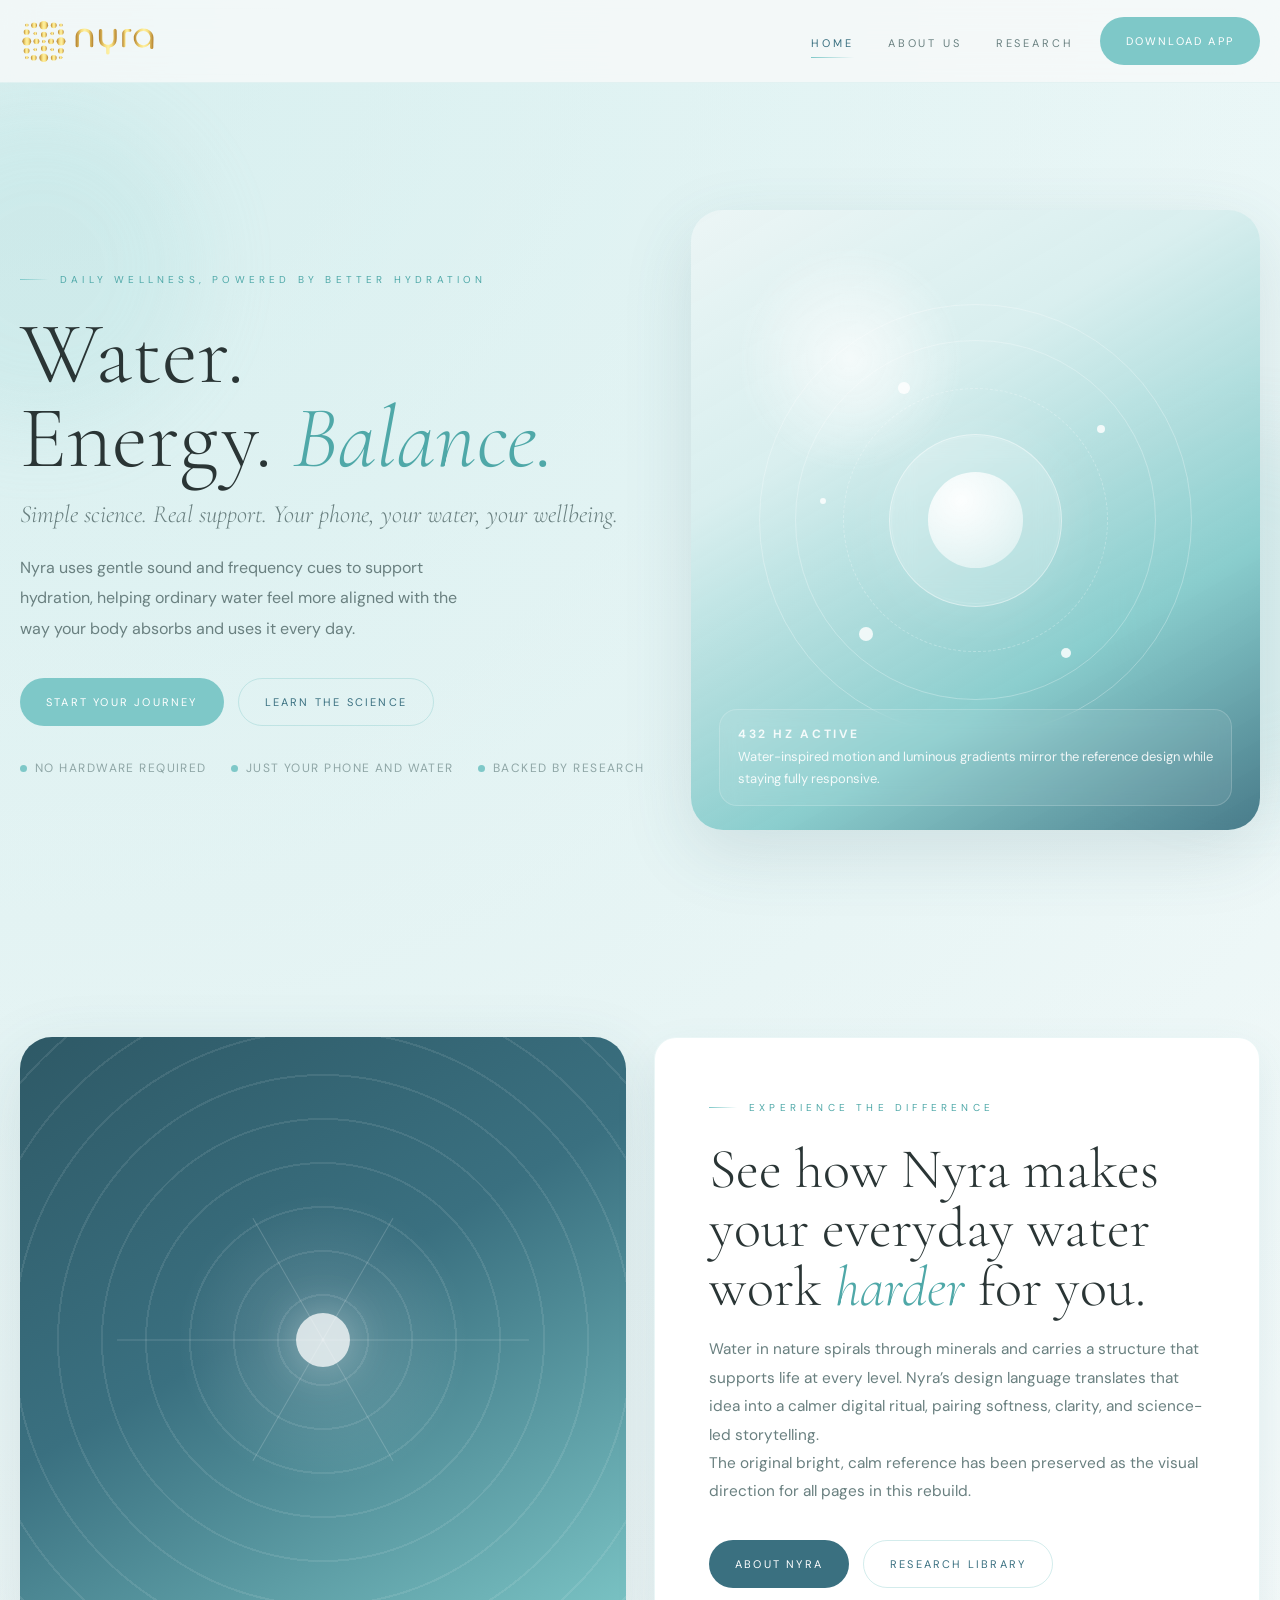
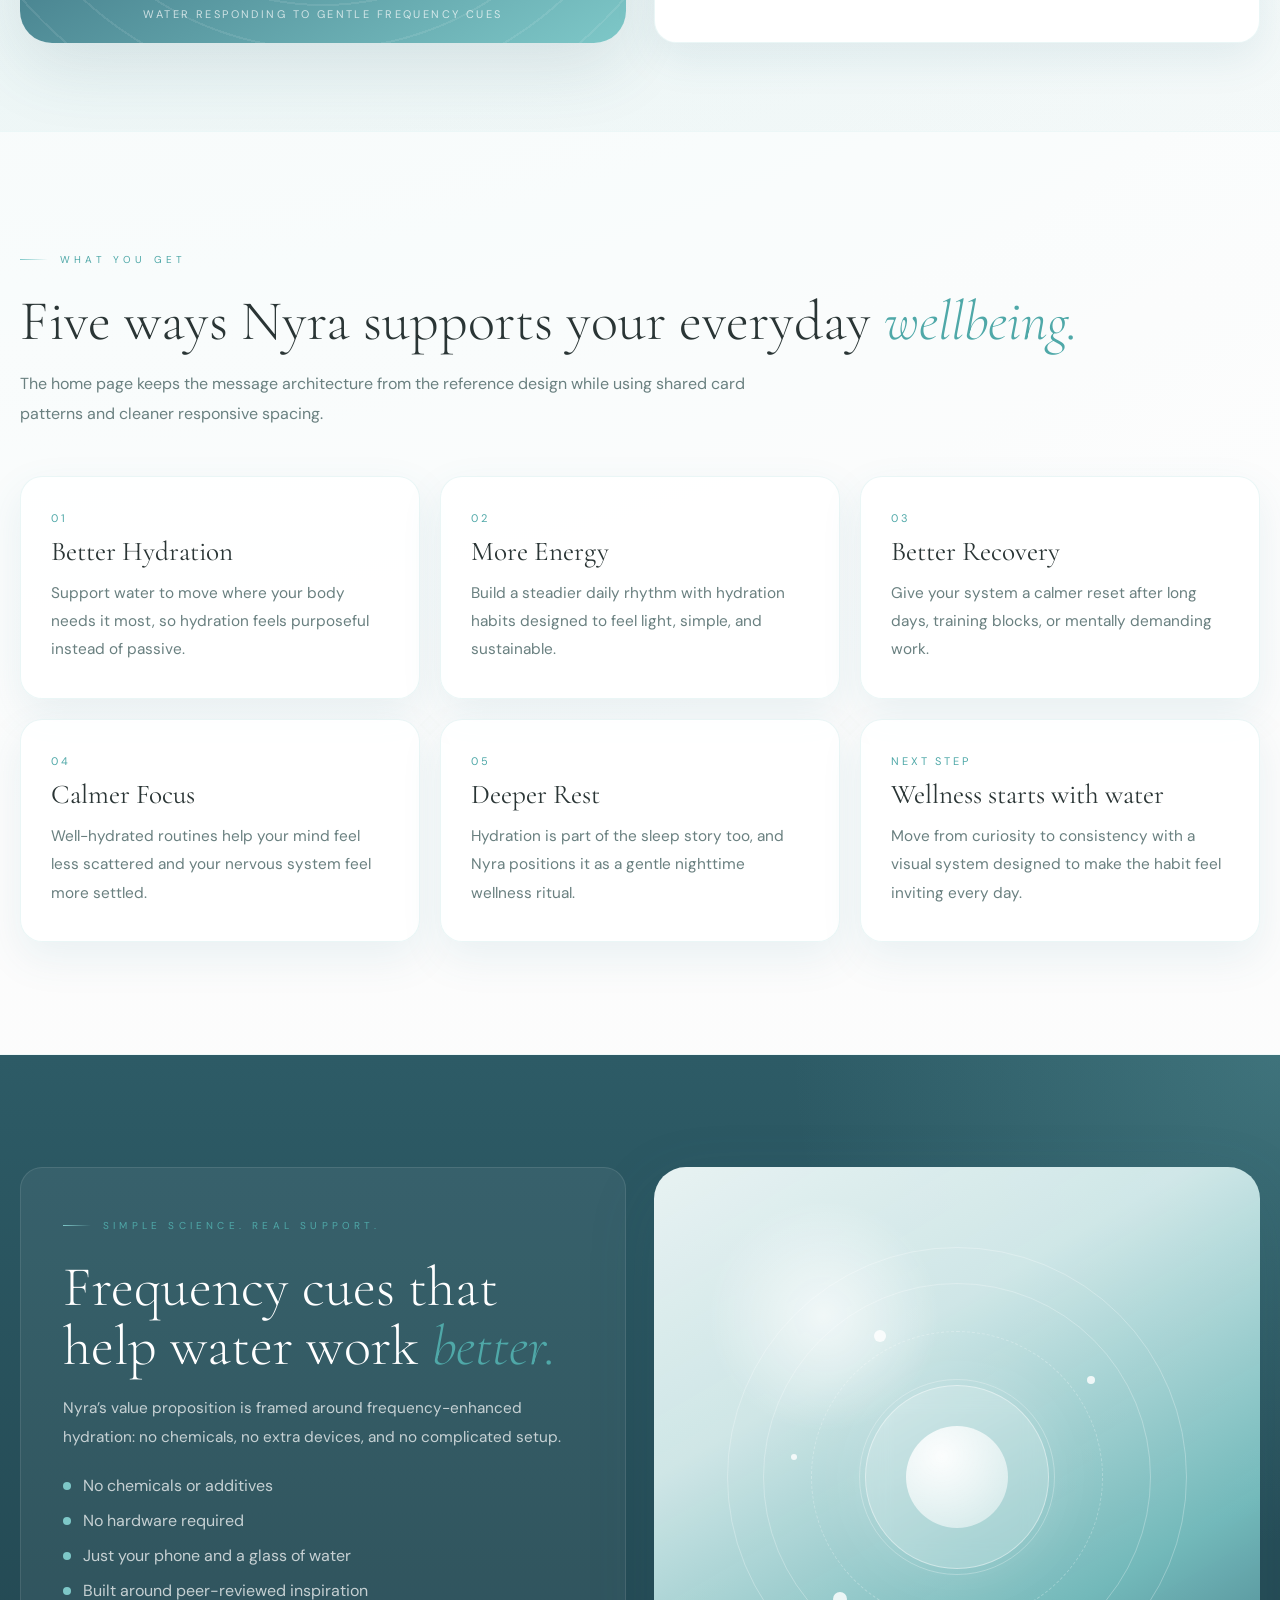
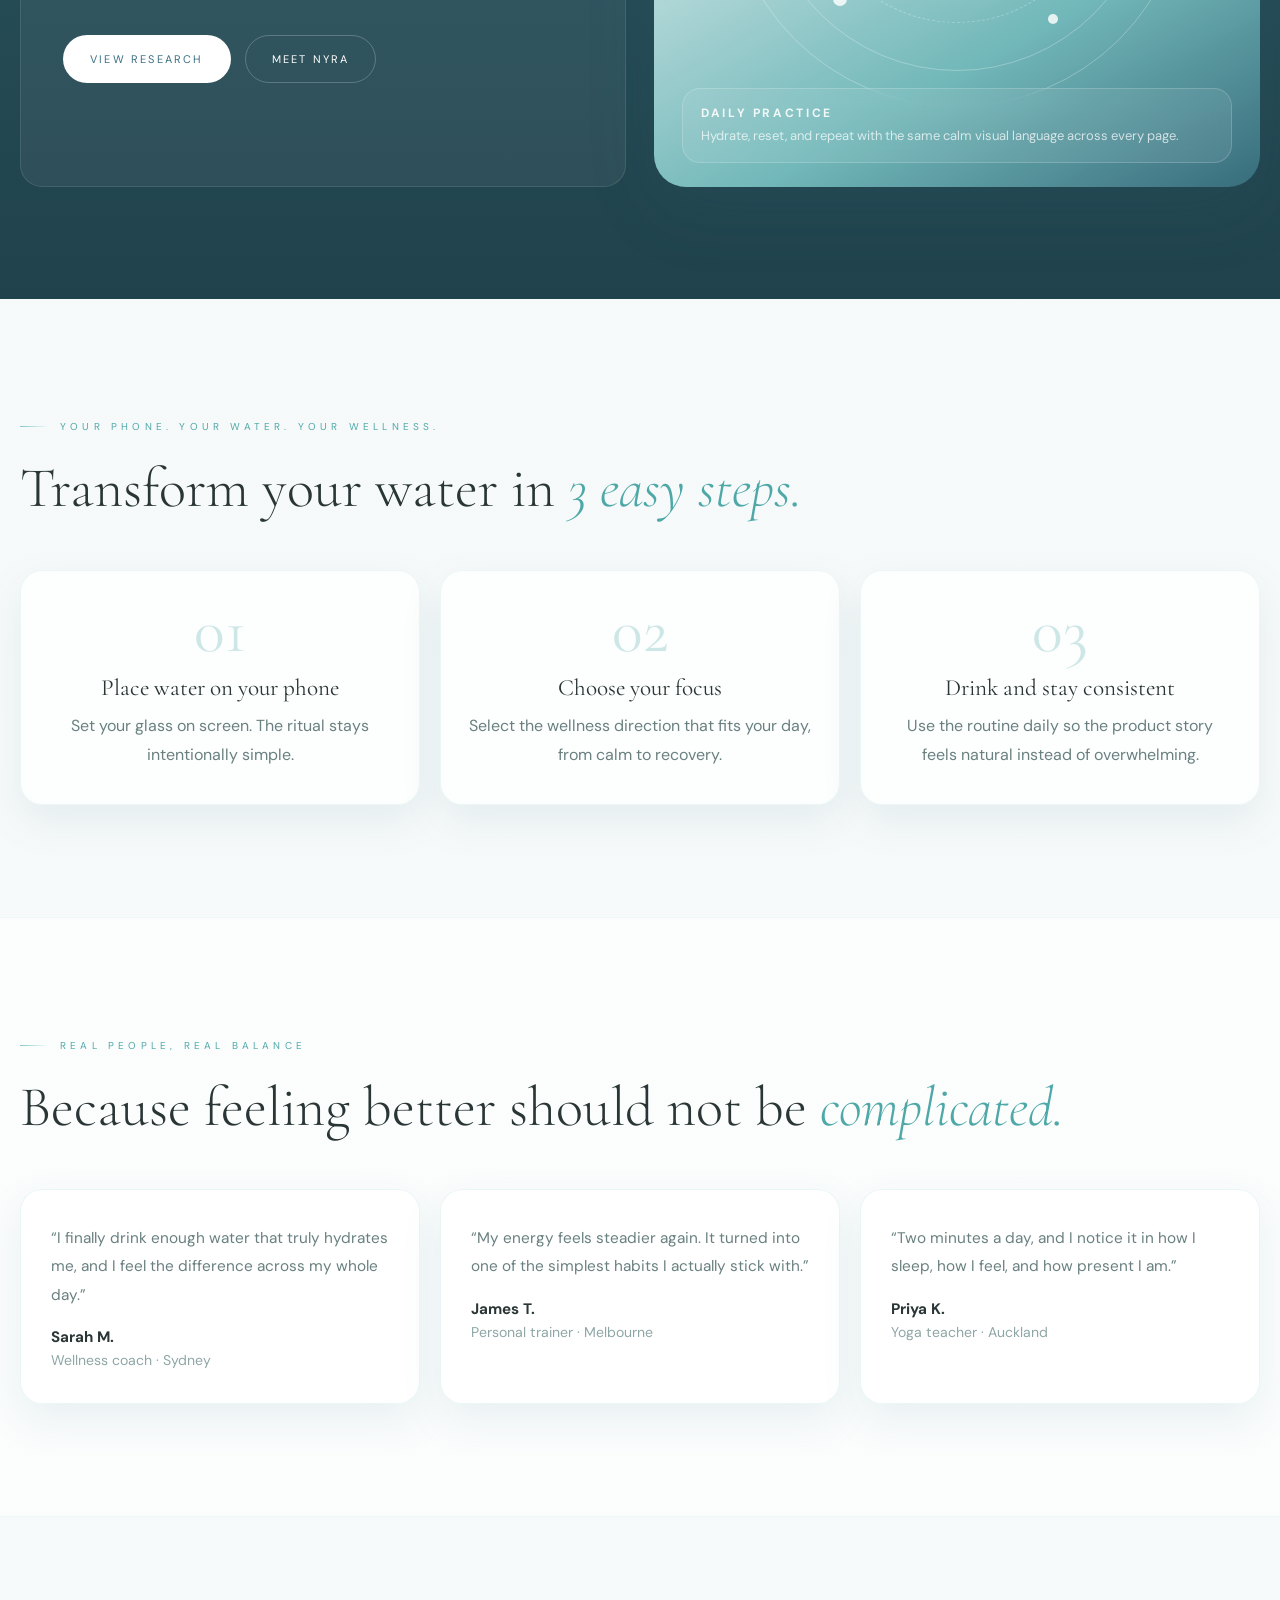
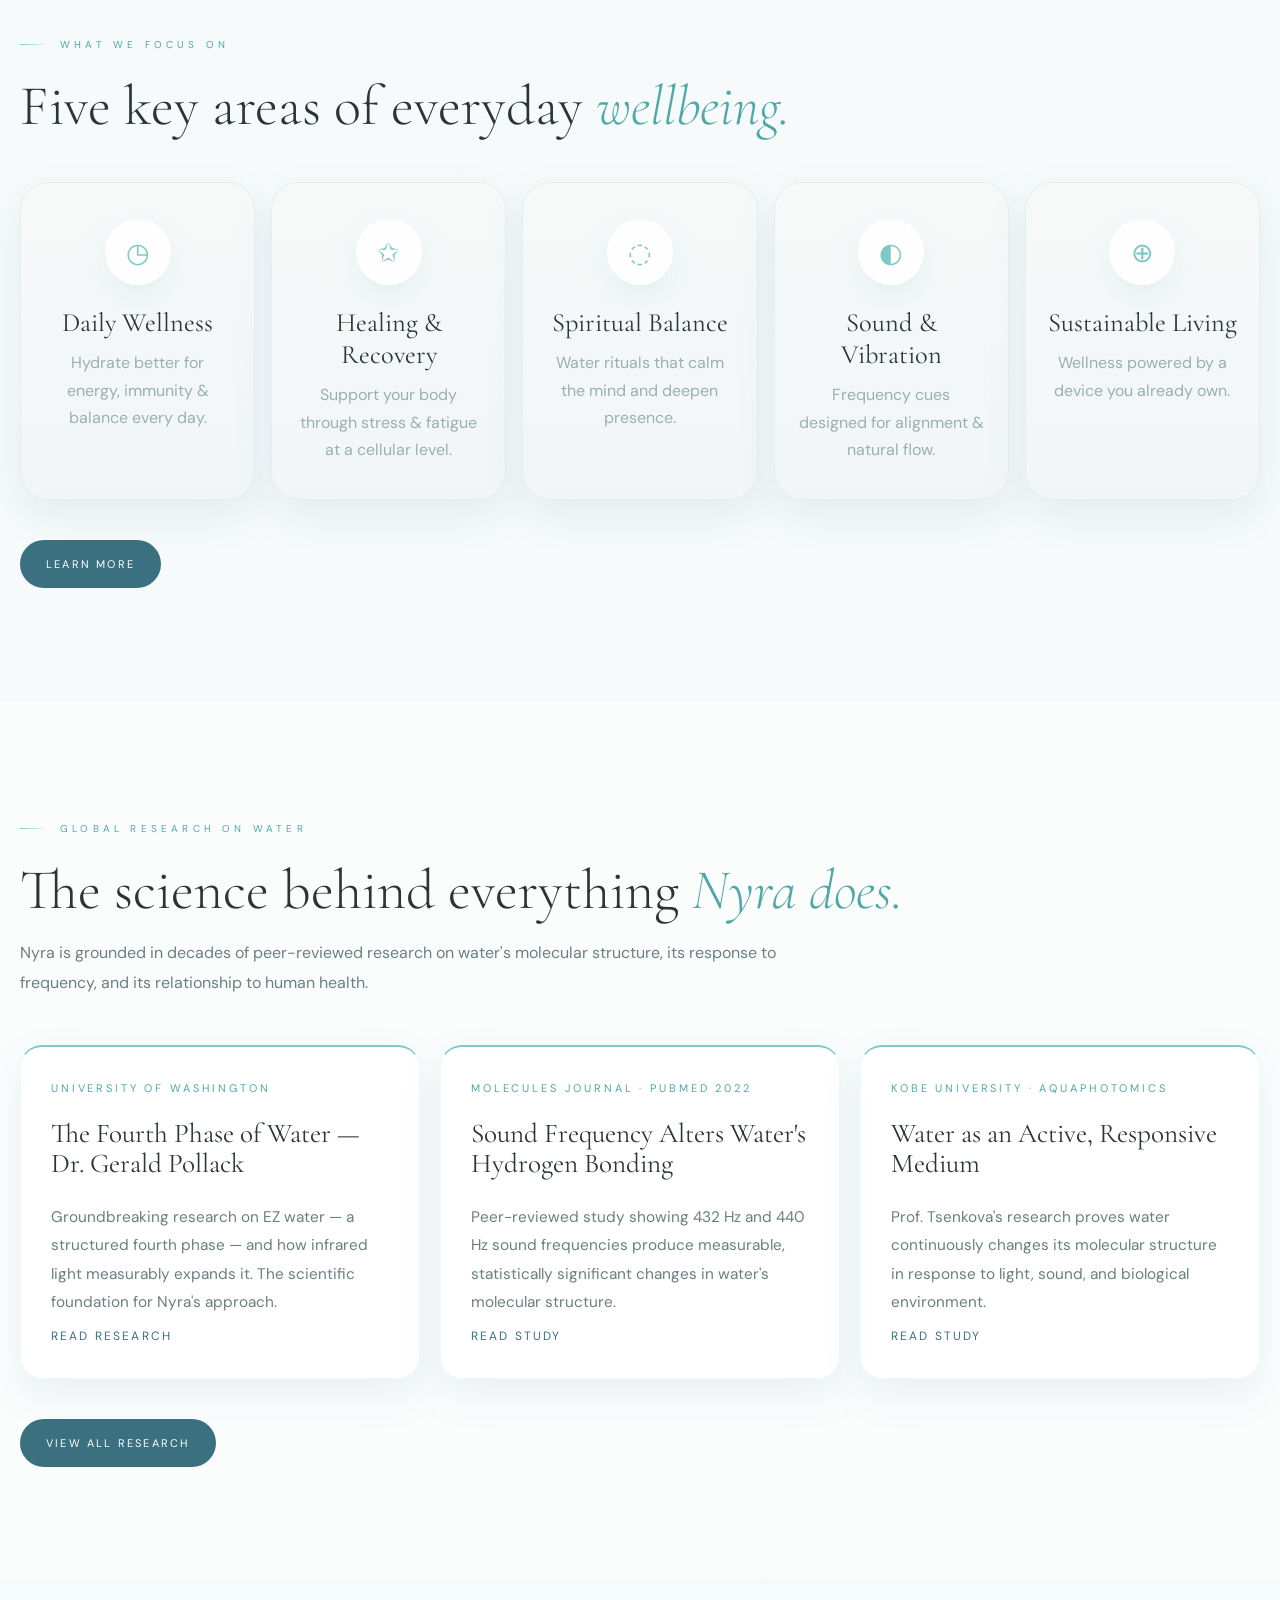
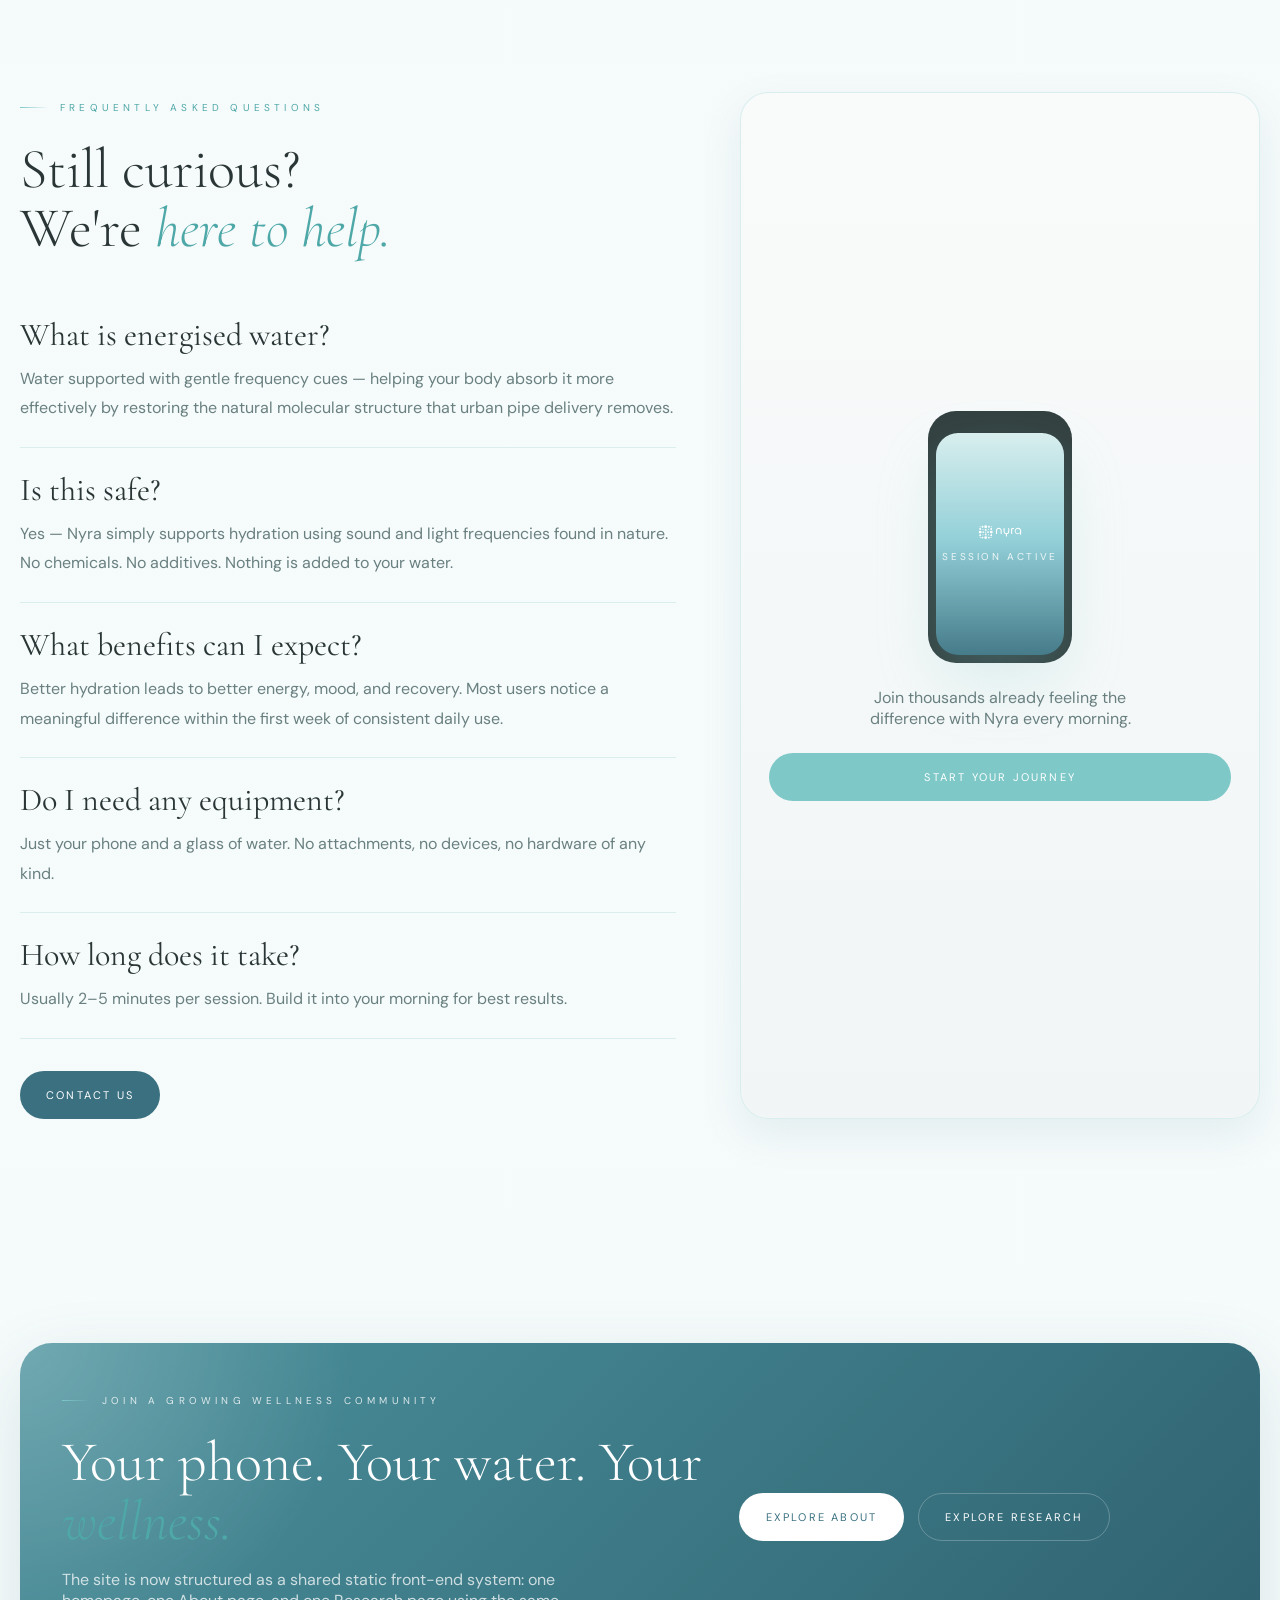
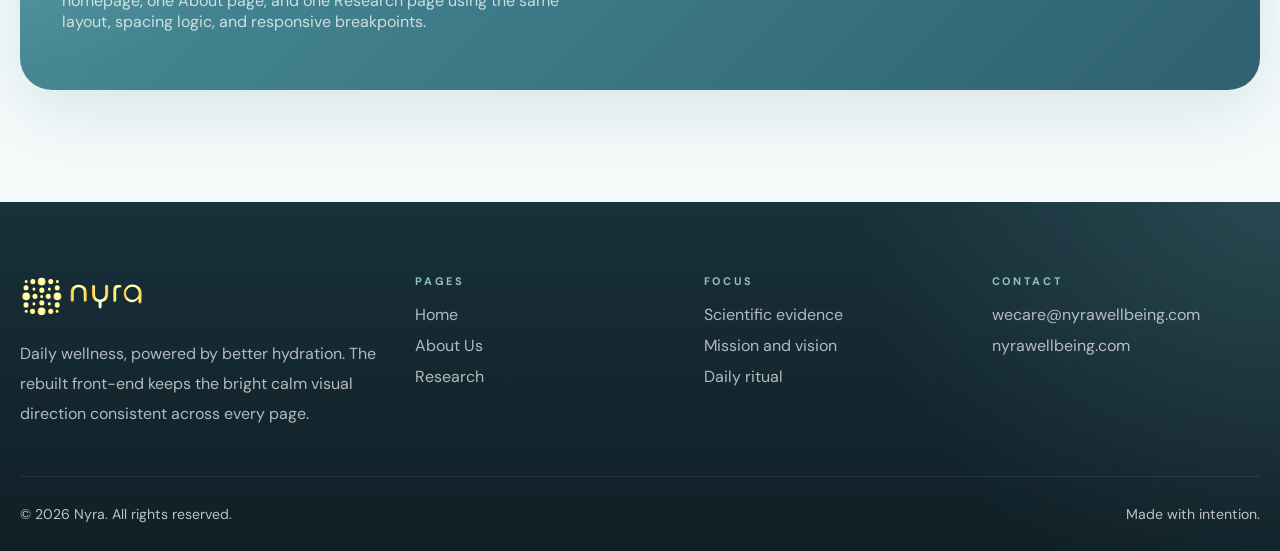
==== commit e305f4c6: "Update index.html" ====
--- a/index.html
+++ b/index.html
@@ -45,8 +45,8 @@
       <section class="hero">
         <div class="container hero__grid">
           <div>
-            <div class="eyebrow">Daily wellness, gently reimagined</div>
-            <h1 class="display">Better hydration for your body, with water that feels more <em>alive.</em></h1>
+            <div class="eyebrow">Daily Wellness, Powered by Better Hydration</div>
+            <h1 class="display">Water. <br> Energy. <em>Balance.</em></h1>
             <p class="hero__sub">Simple science. Real support. Your phone, your water, your wellbeing.</p>
             <p class="lede">Nyra uses gentle sound and frequency cues to support hydration, helping ordinary water feel more aligned with the way your body absorbs and uses it every day.</p>
             <div class="hero__actions">
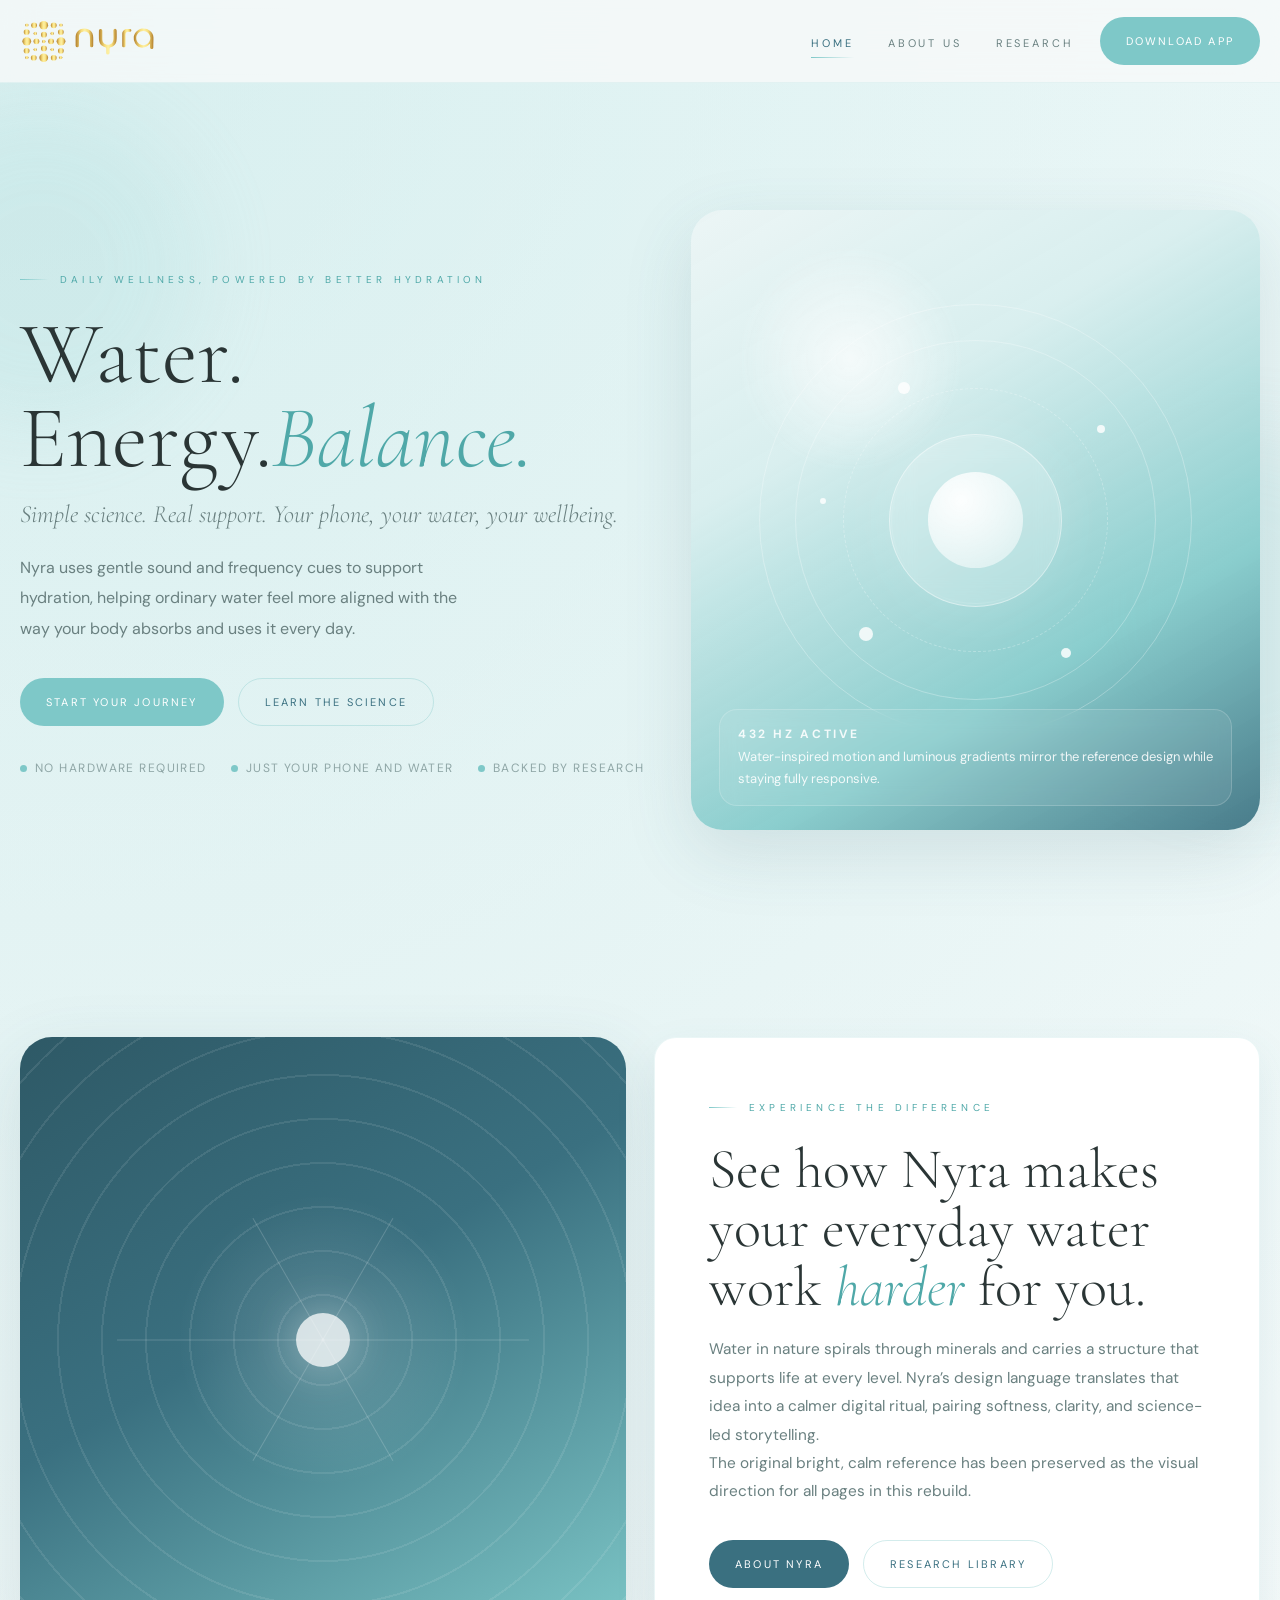
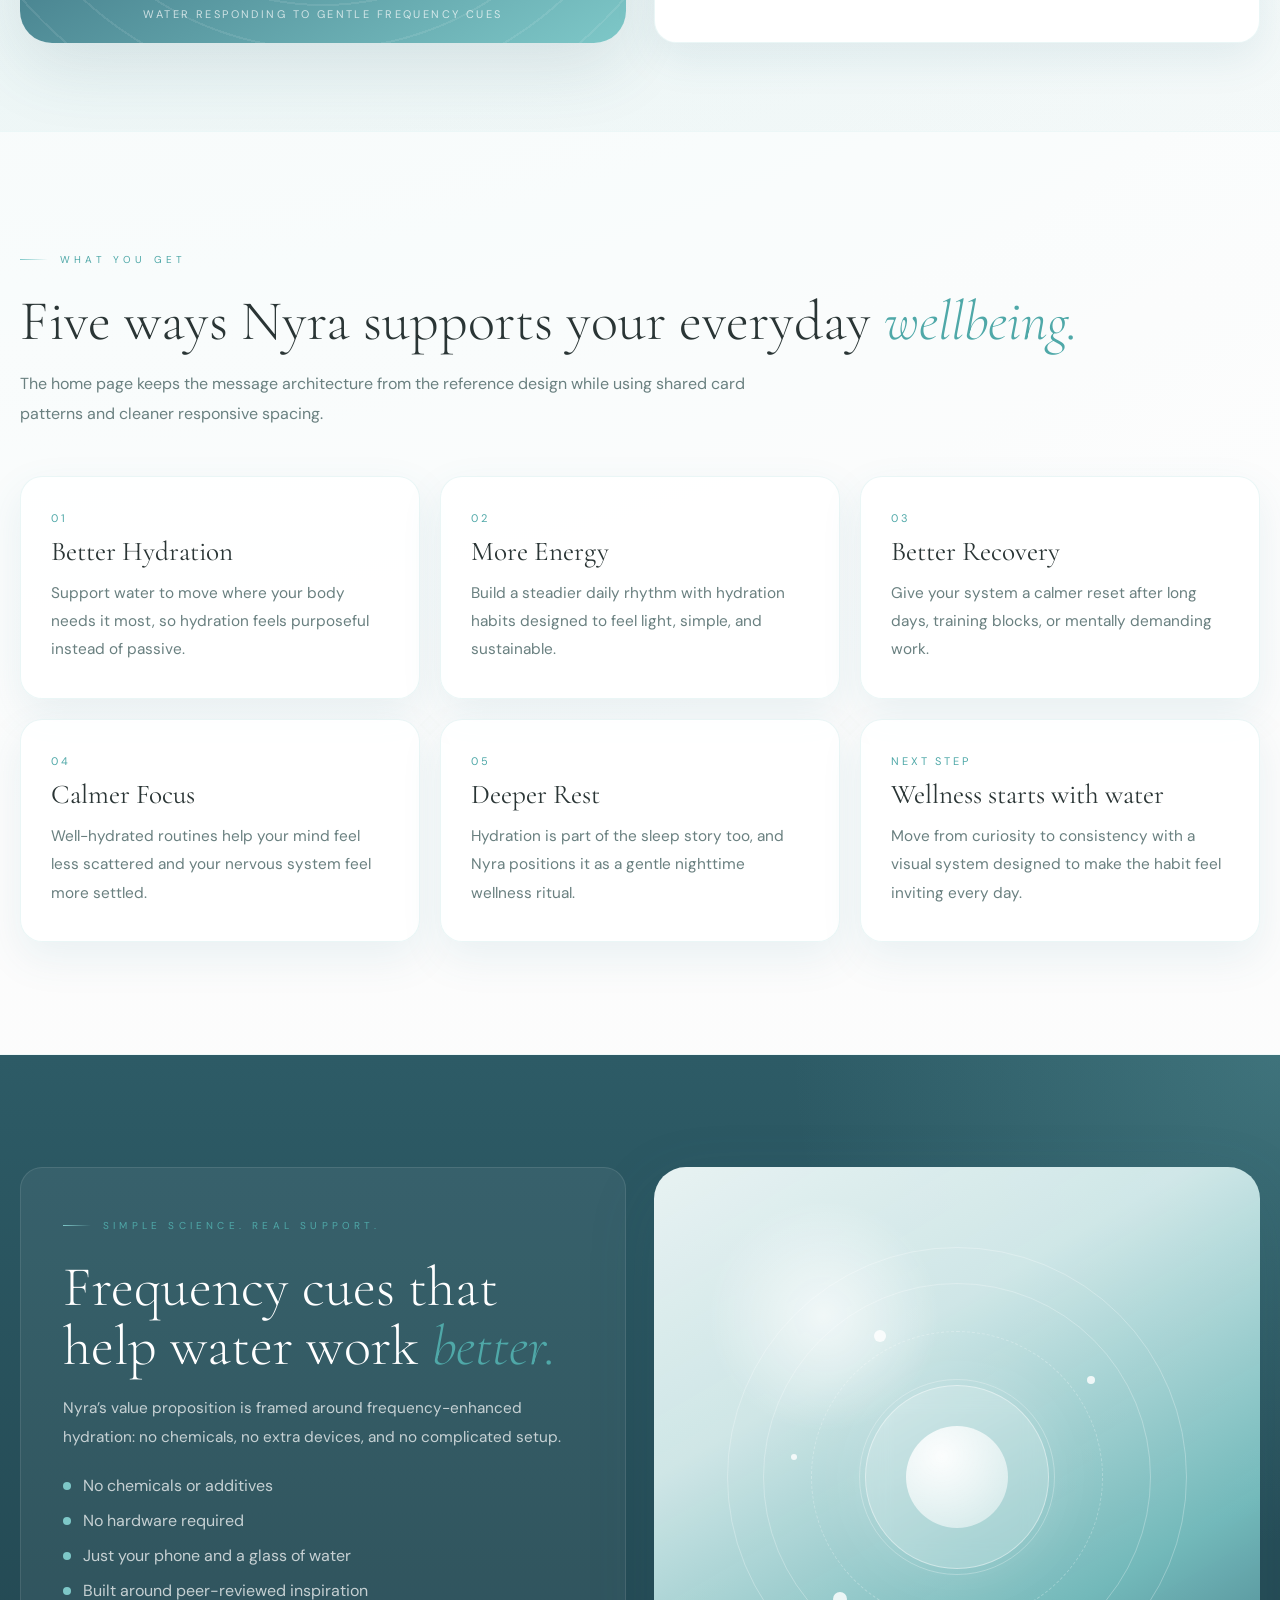
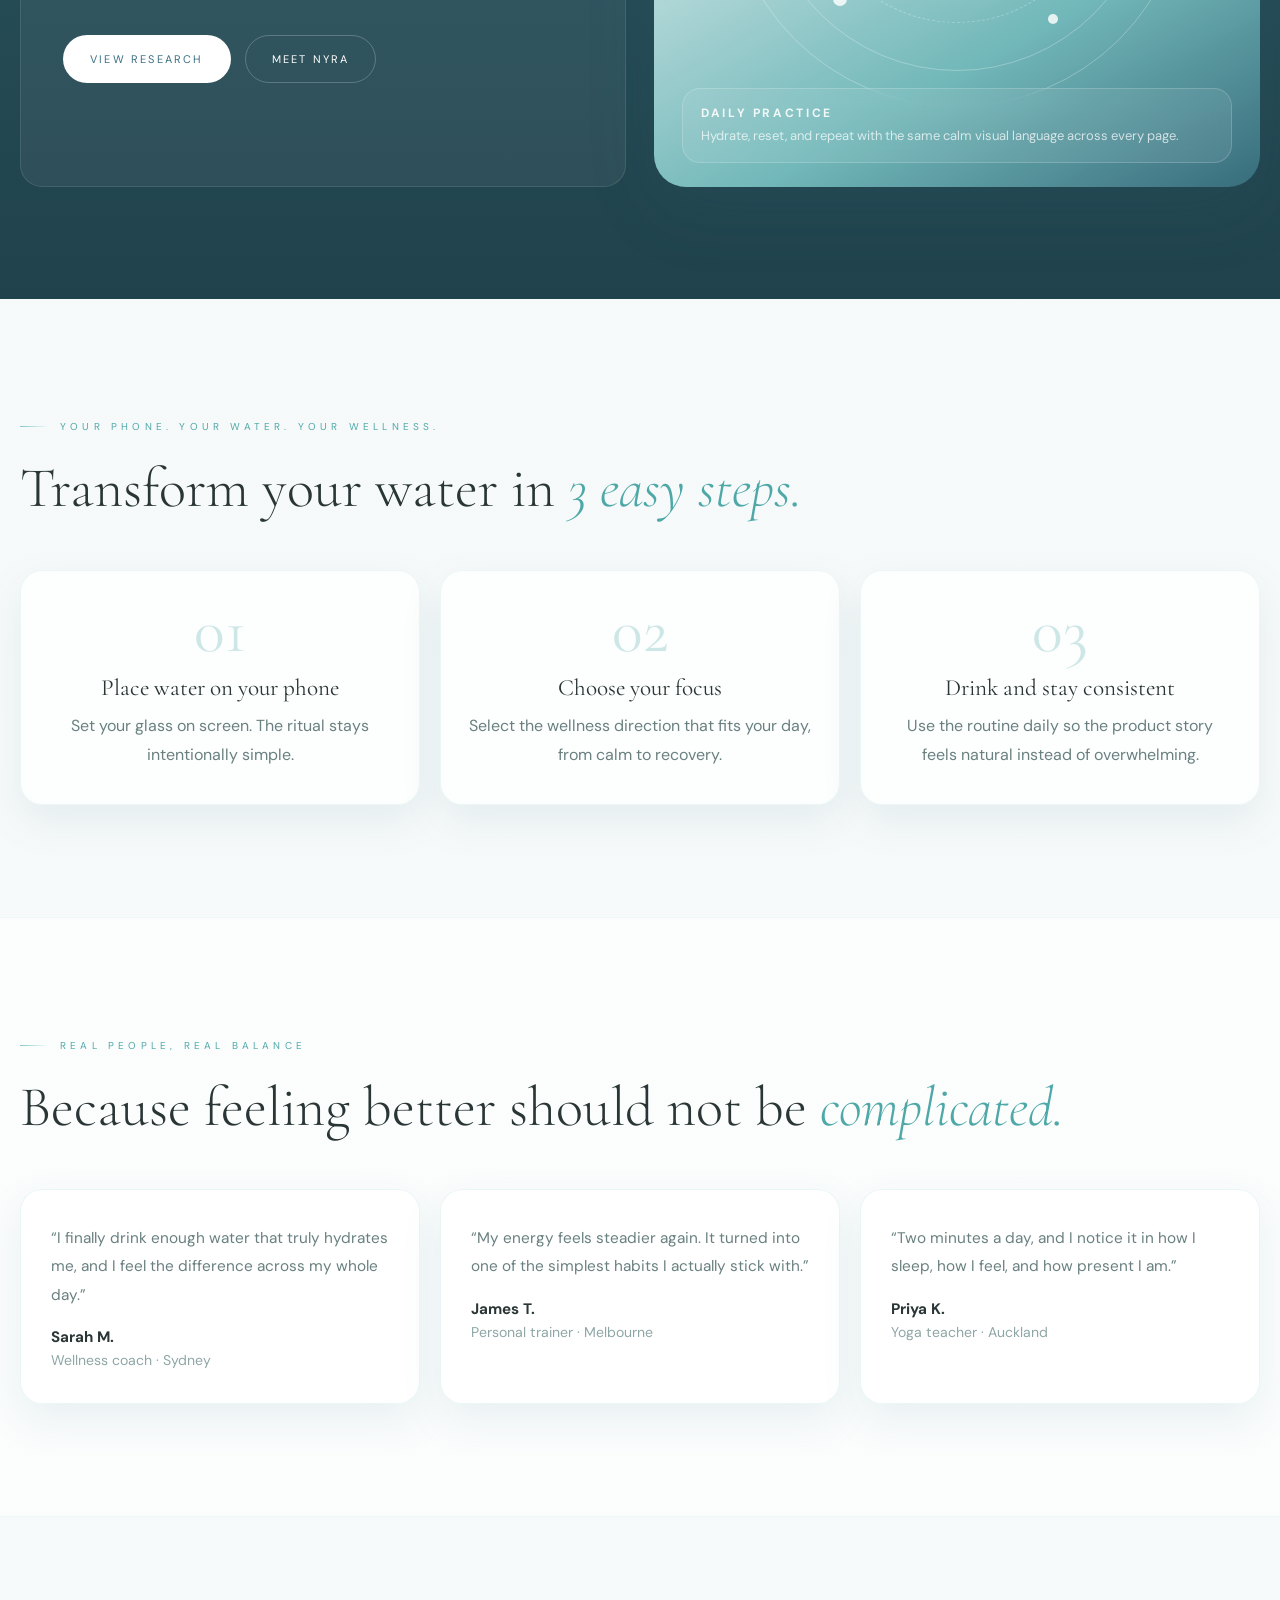
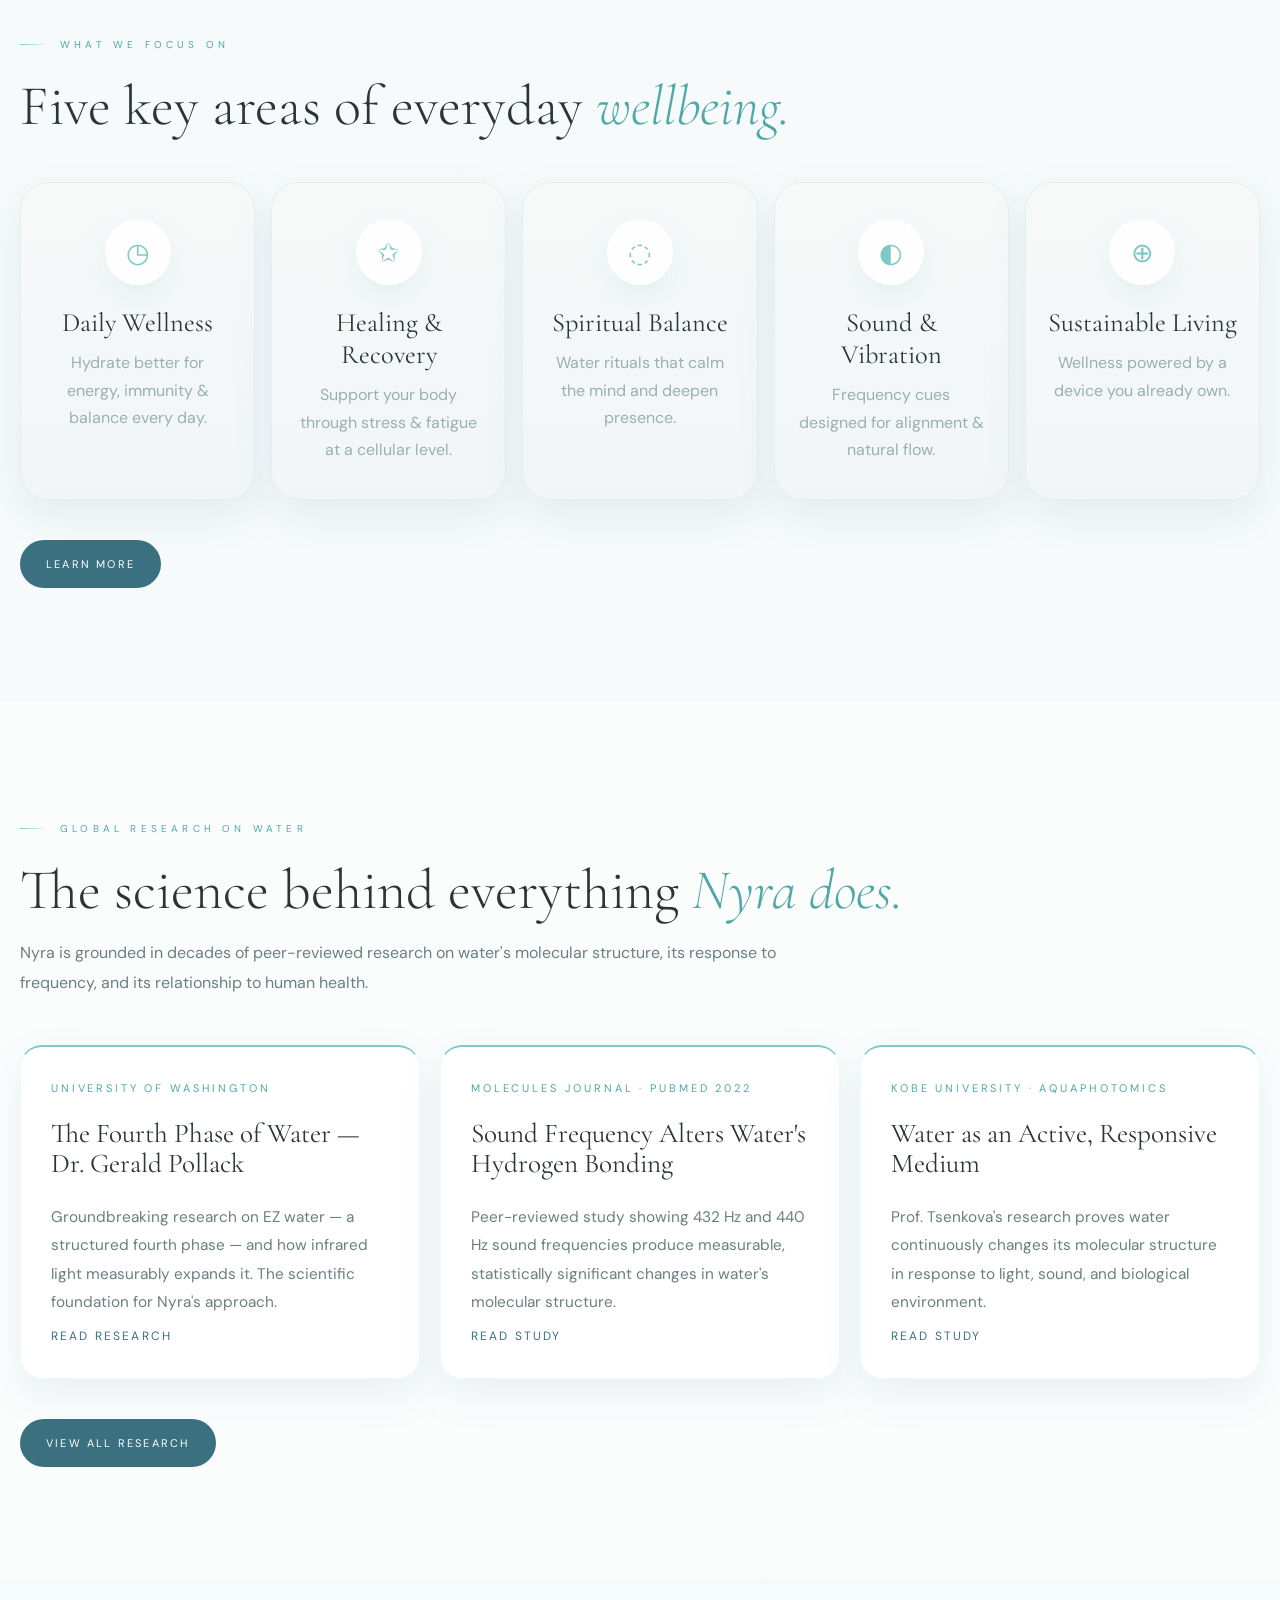
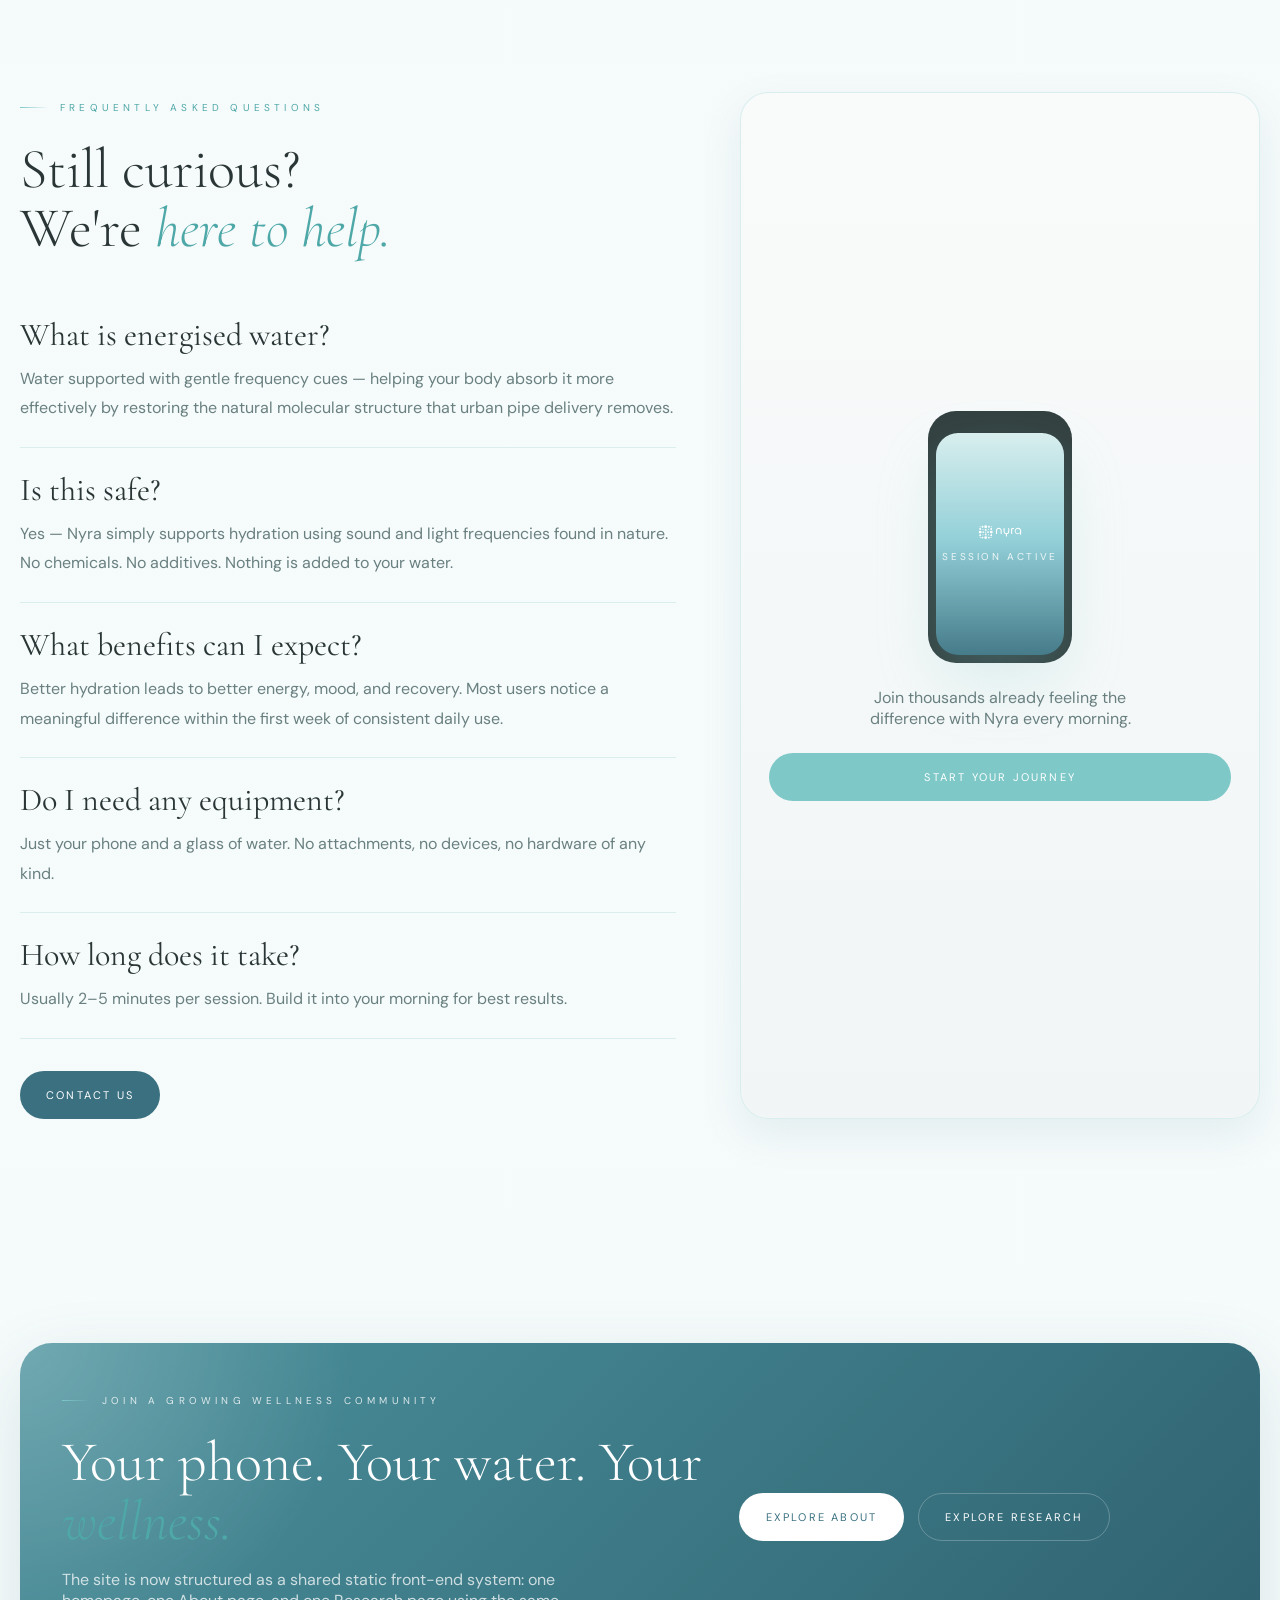
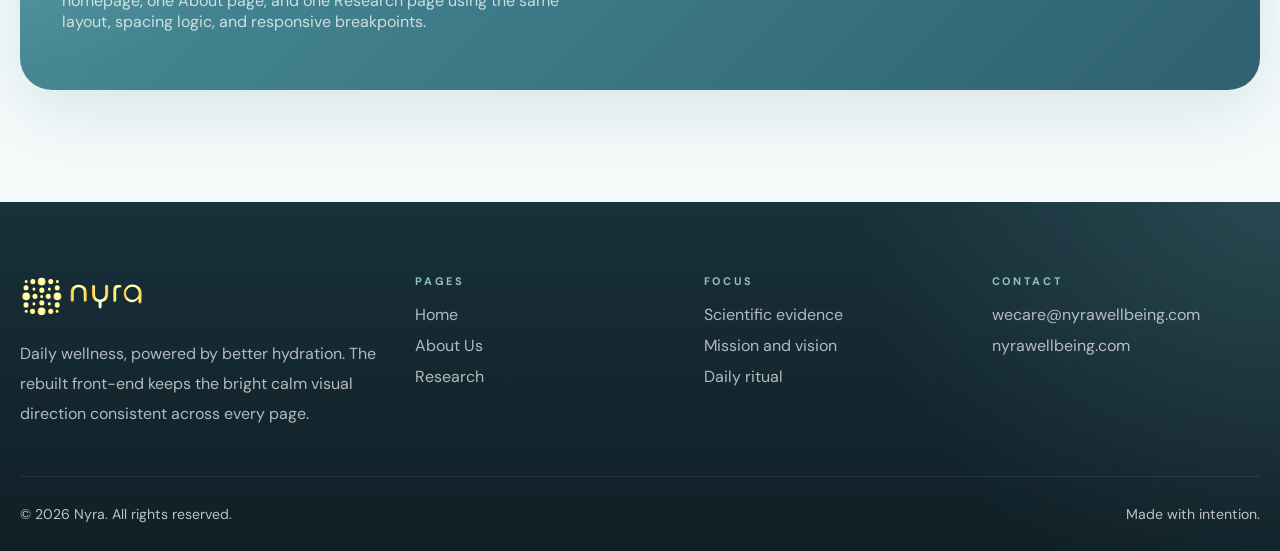
==== commit cd3e69a0: "Fix formatting in hero section heading" ====
--- a/index.html
+++ b/index.html
@@ -46,7 +46,7 @@
         <div class="container hero__grid">
           <div>
             <div class="eyebrow">Daily Wellness, Powered by Better Hydration</div>
-            <h1 class="display">Water. <br> Energy. <em>Balance.</em></h1>
+            <h1 class="display">Water.<br>Energy.<em>Balance.</em></h1>
             <p class="hero__sub">Simple science. Real support. Your phone, your water, your wellbeing.</p>
             <p class="lede">Nyra uses gentle sound and frequency cues to support hydration, helping ordinary water feel more aligned with the way your body absorbs and uses it every day.</p>
             <div class="hero__actions">
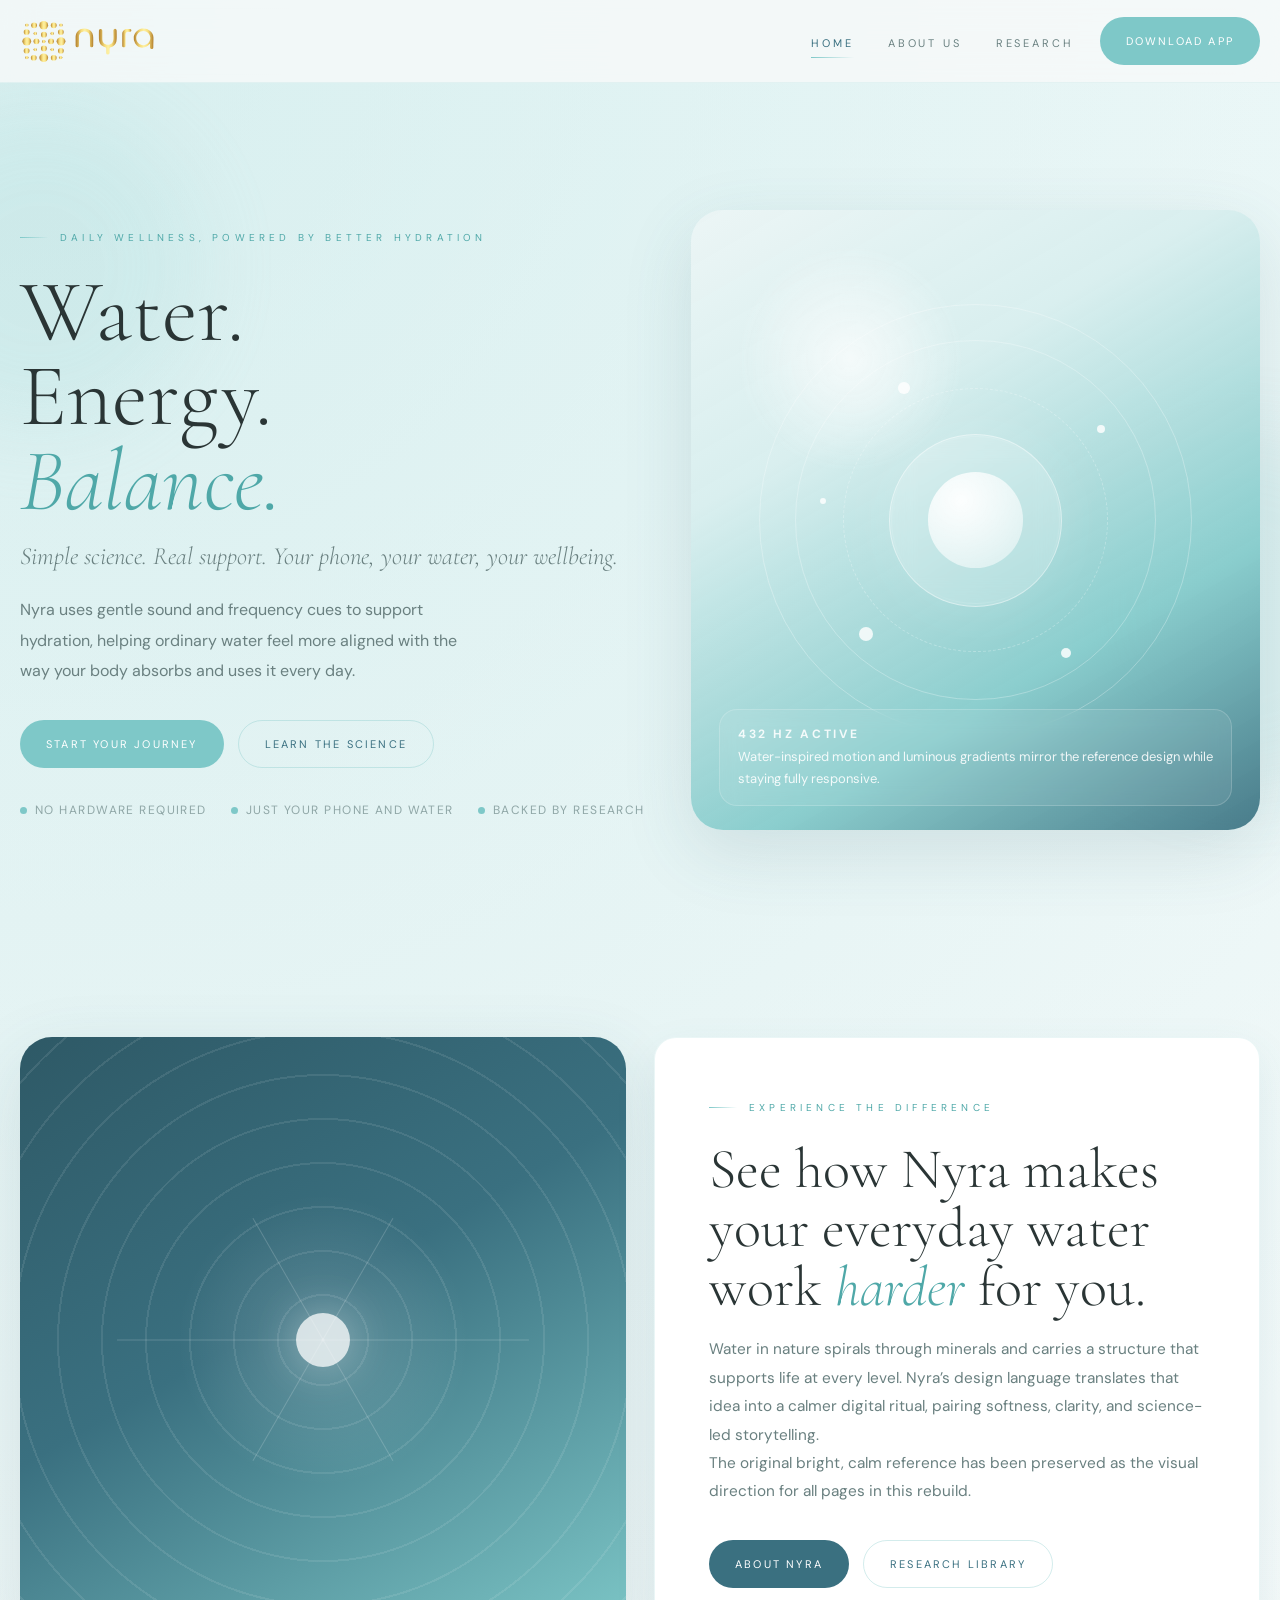
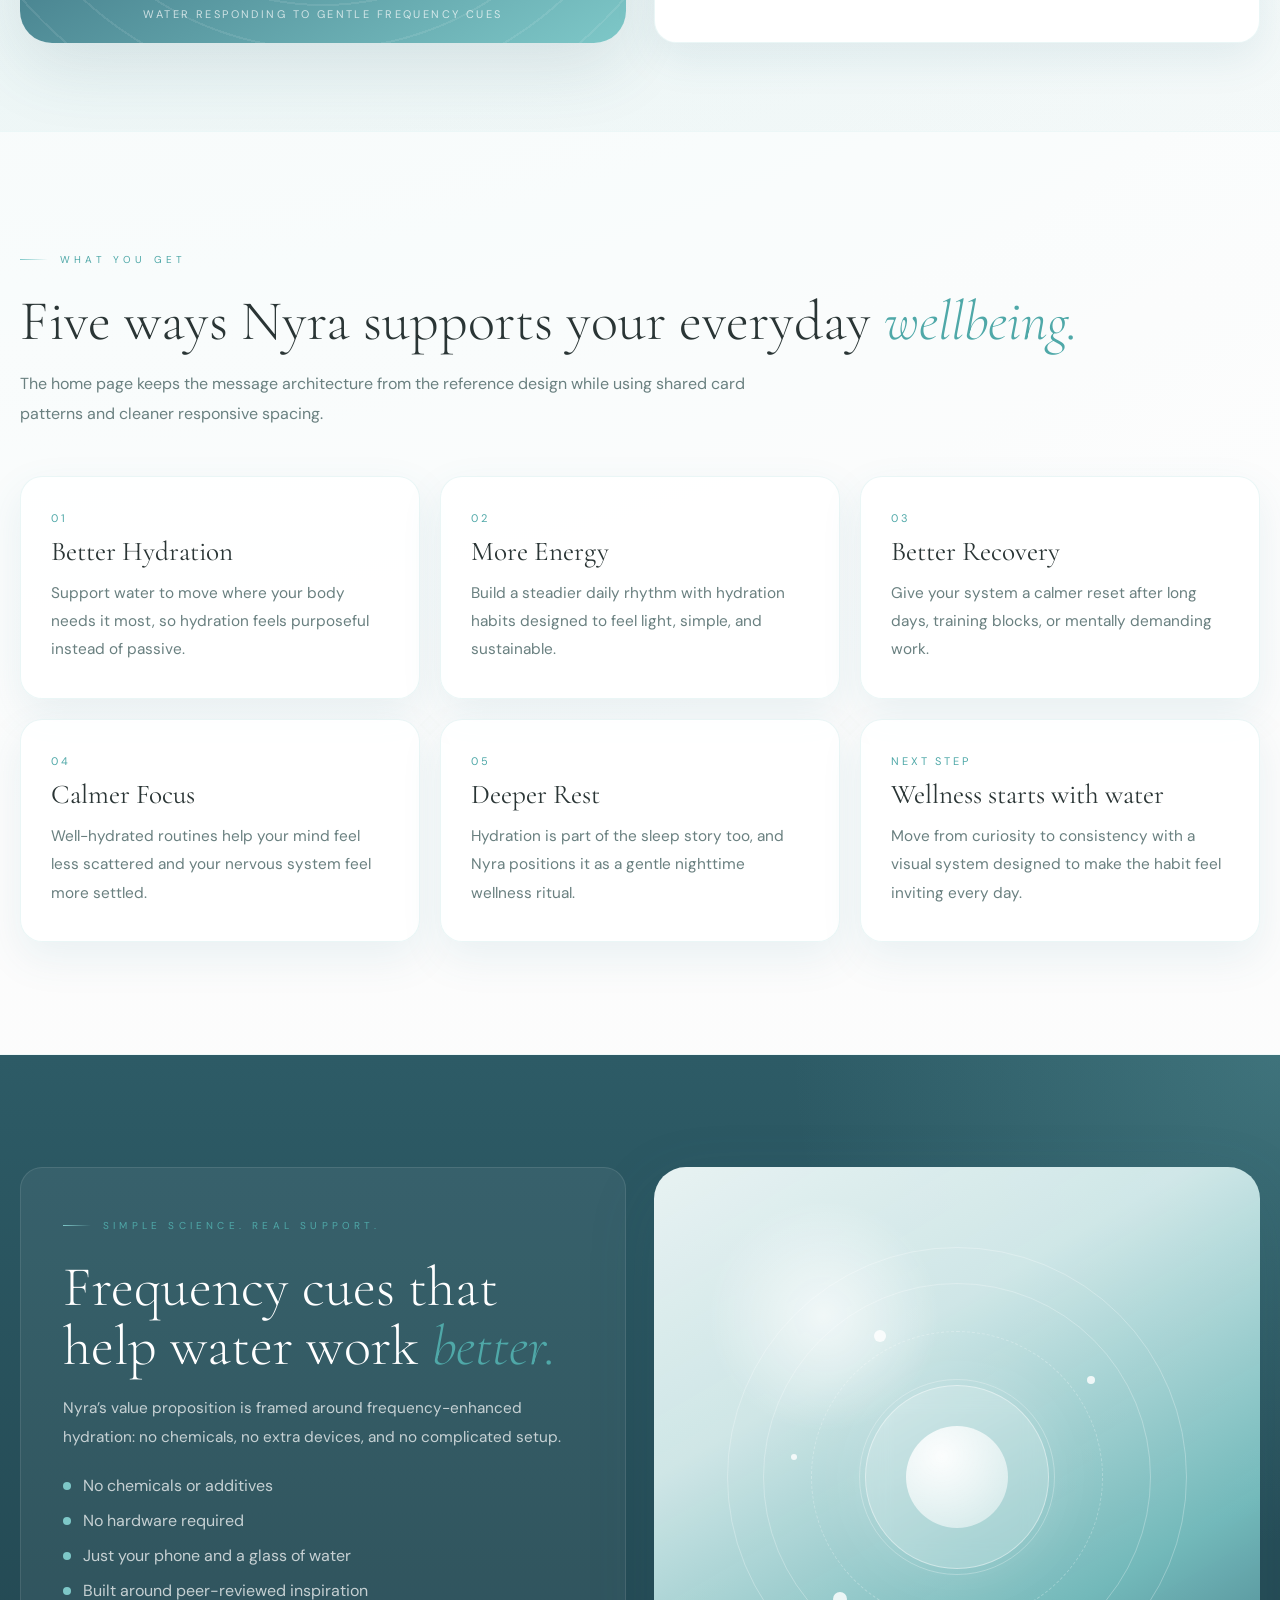
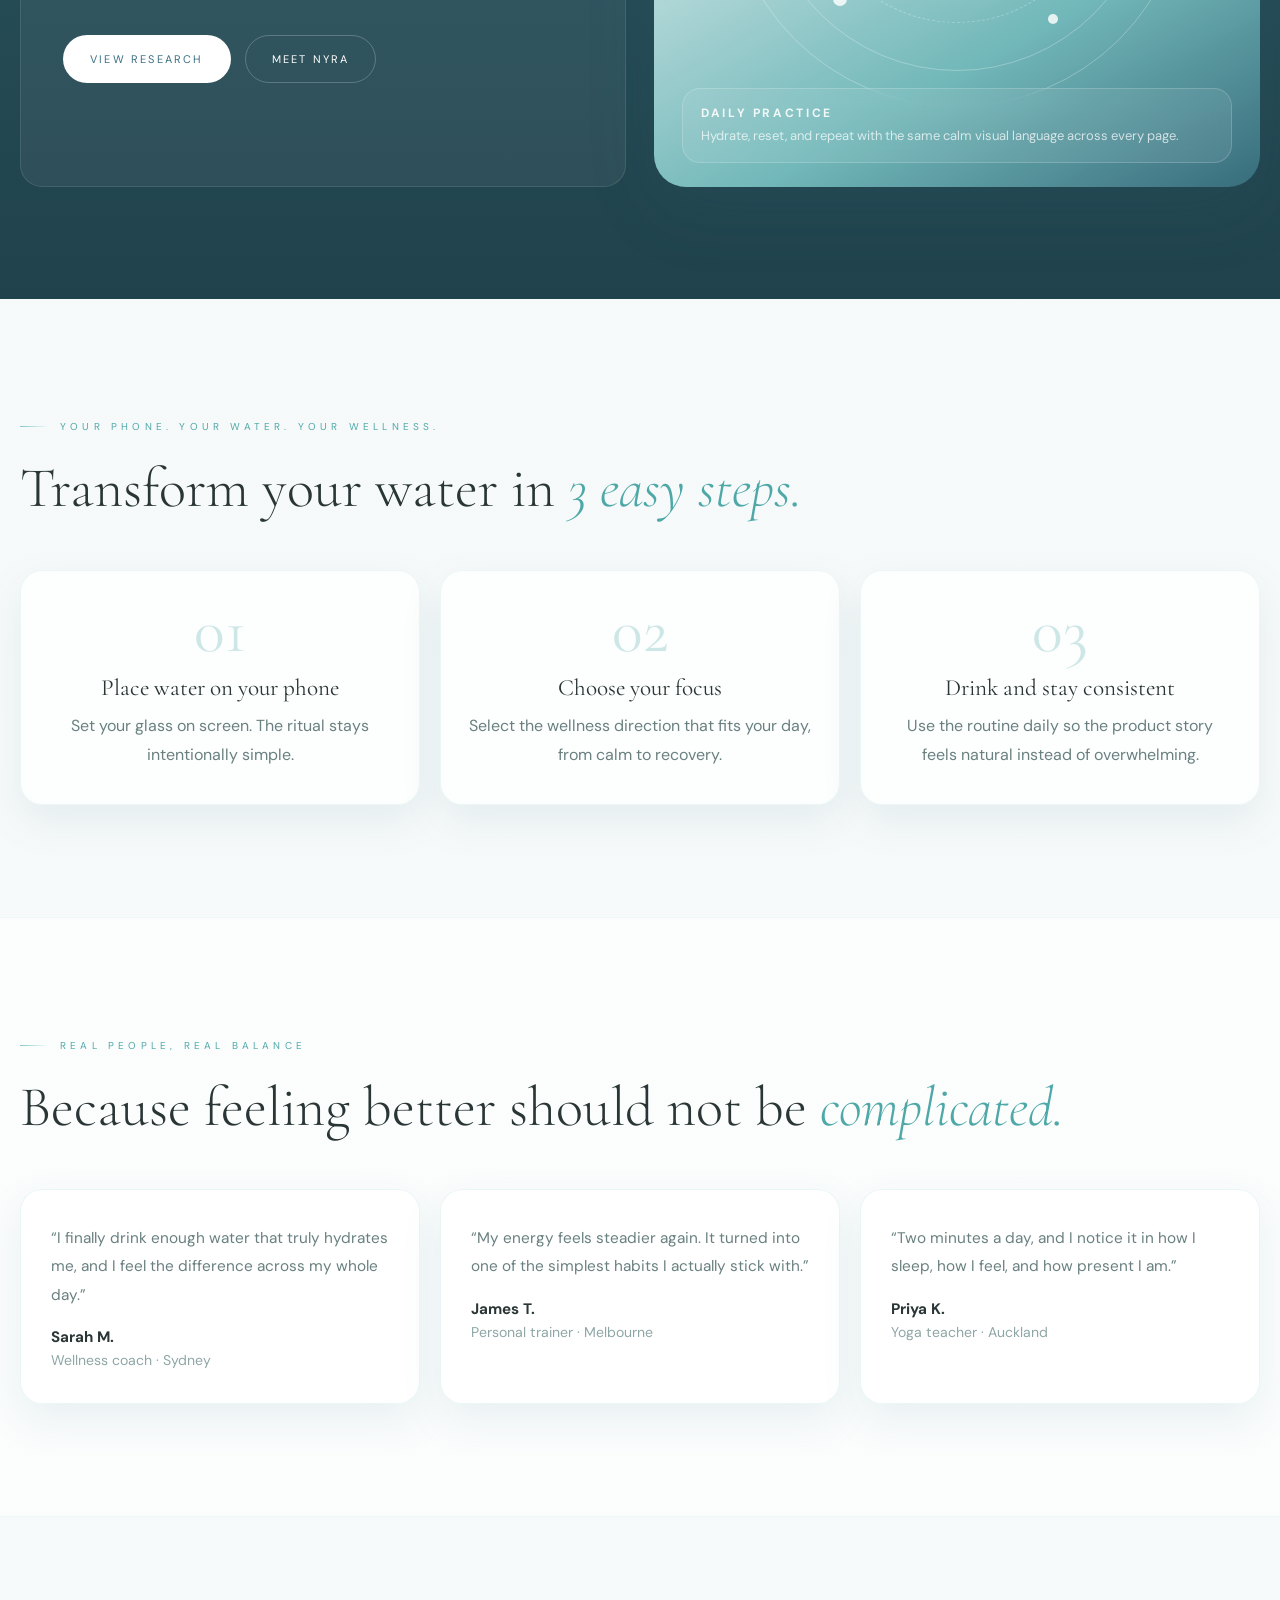
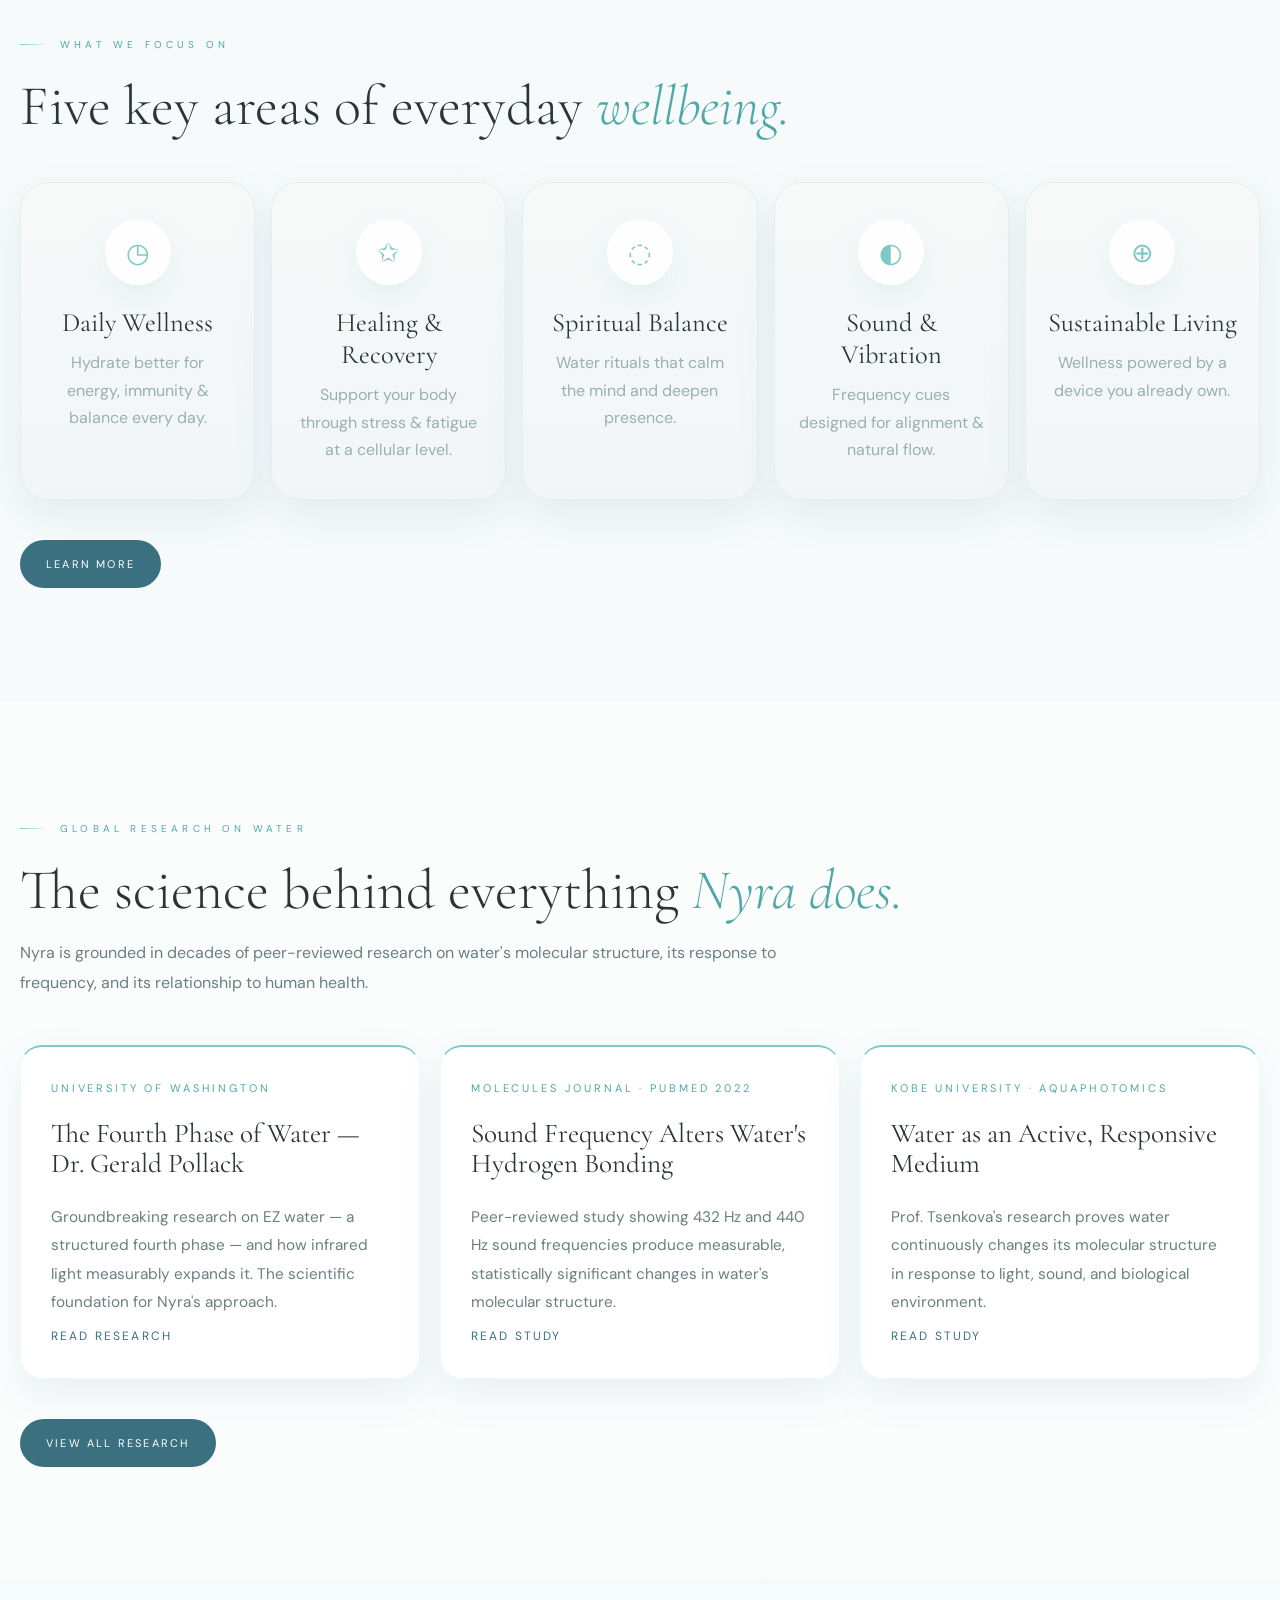
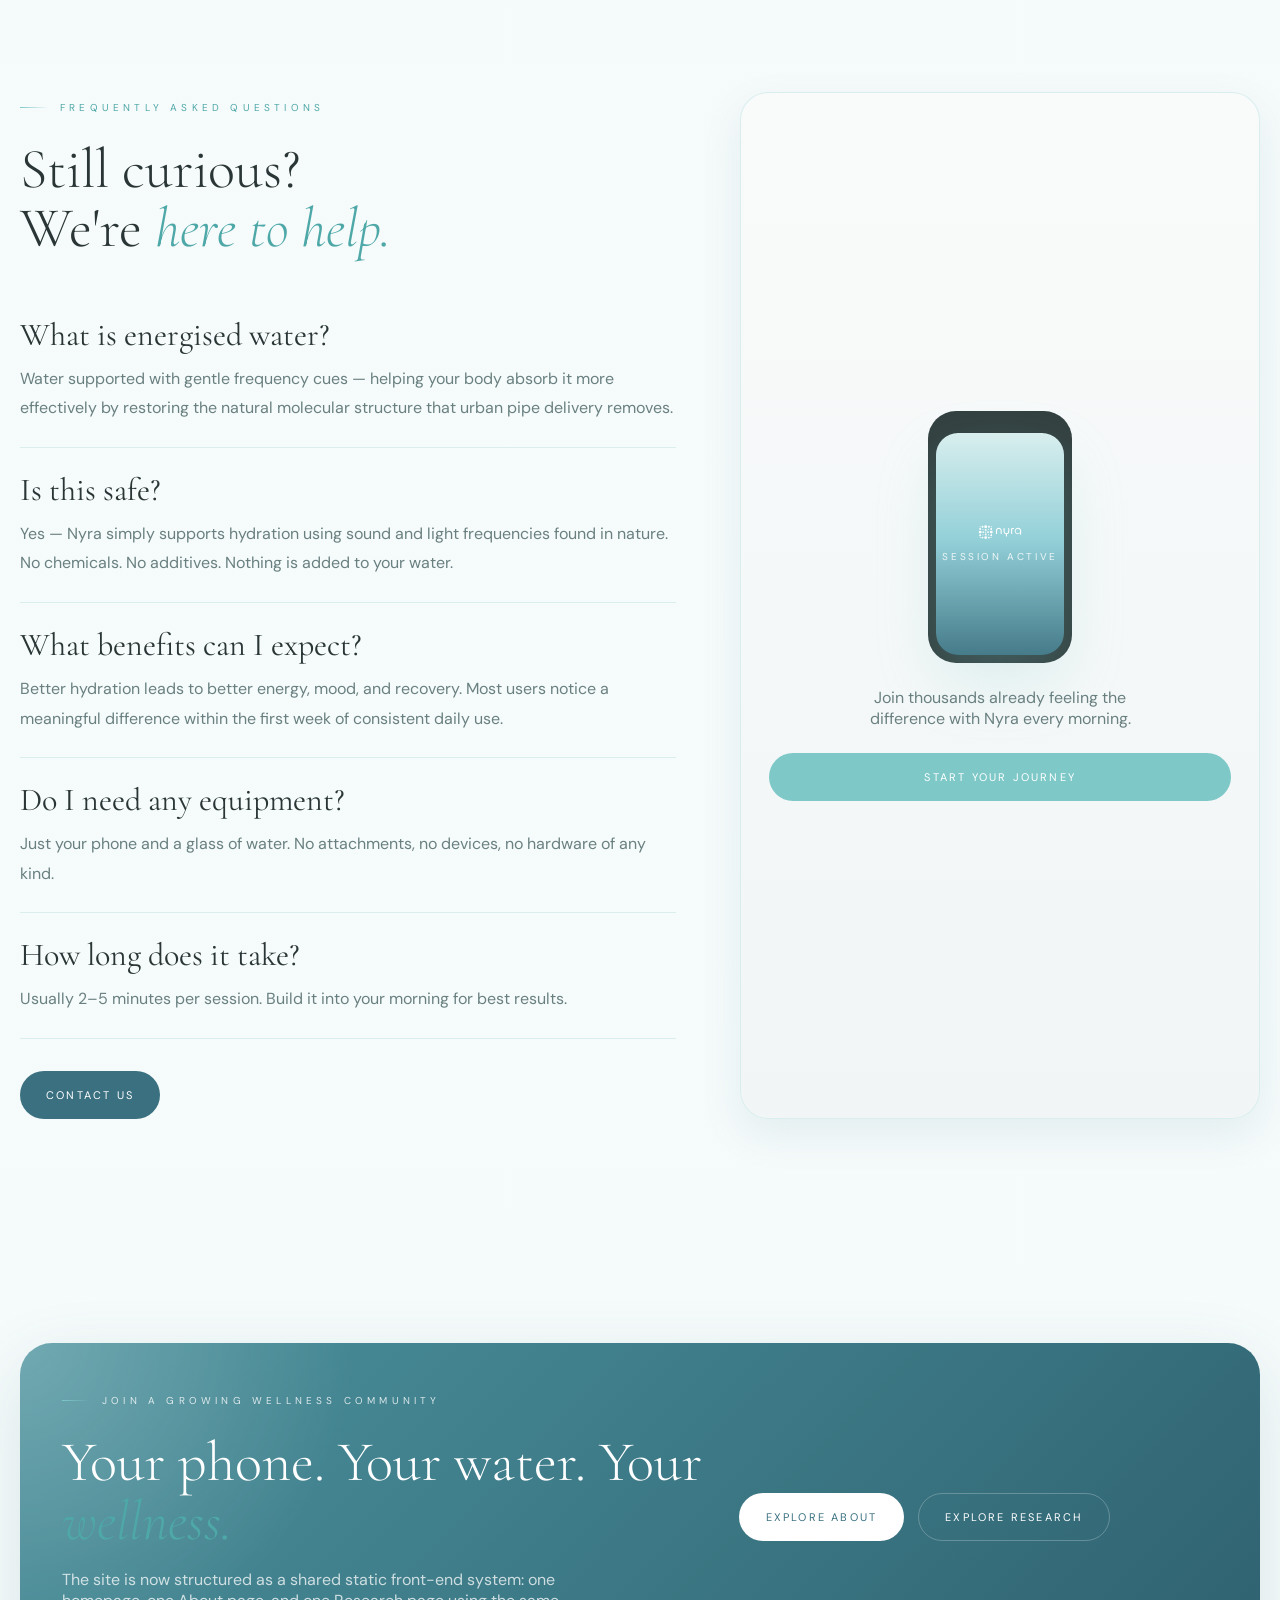
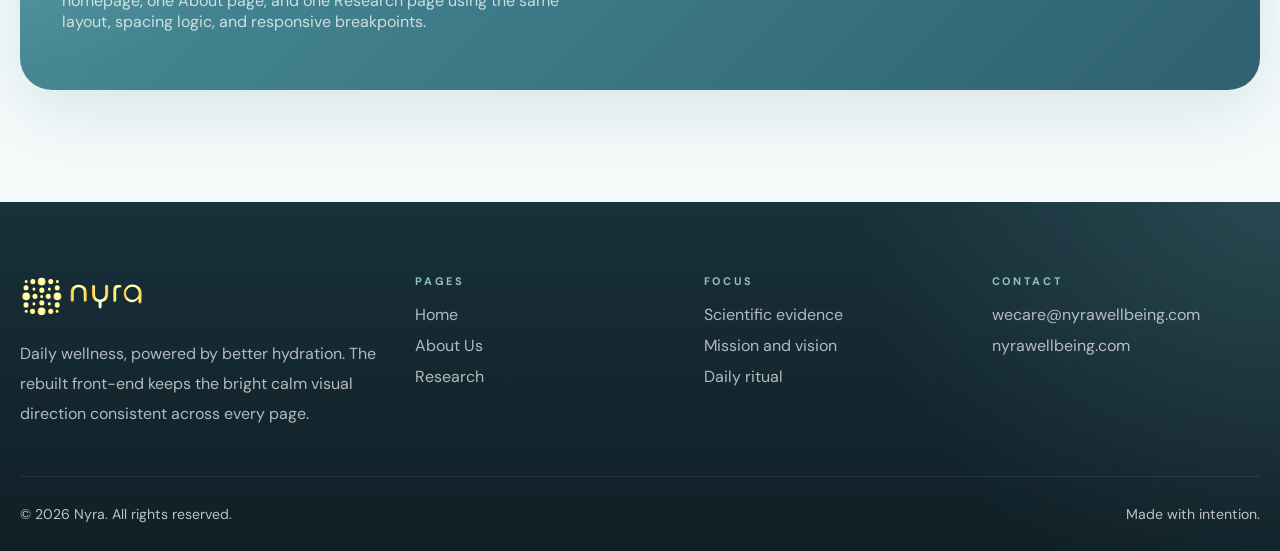
==== commit bcae5b99: "Update heading to include line break for clarity" ====
--- a/index.html
+++ b/index.html
@@ -46,7 +46,7 @@
         <div class="container hero__grid">
           <div>
             <div class="eyebrow">Daily Wellness, Powered by Better Hydration</div>
-            <h1 class="display">Water.<br>Energy.<em>Balance.</em></h1>
+            <h1 class="display">Water.<br>Energy.<br><em>Balance.</em></h1>
             <p class="hero__sub">Simple science. Real support. Your phone, your water, your wellbeing.</p>
             <p class="lede">Nyra uses gentle sound and frequency cues to support hydration, helping ordinary water feel more aligned with the way your body absorbs and uses it every day.</p>
             <div class="hero__actions">
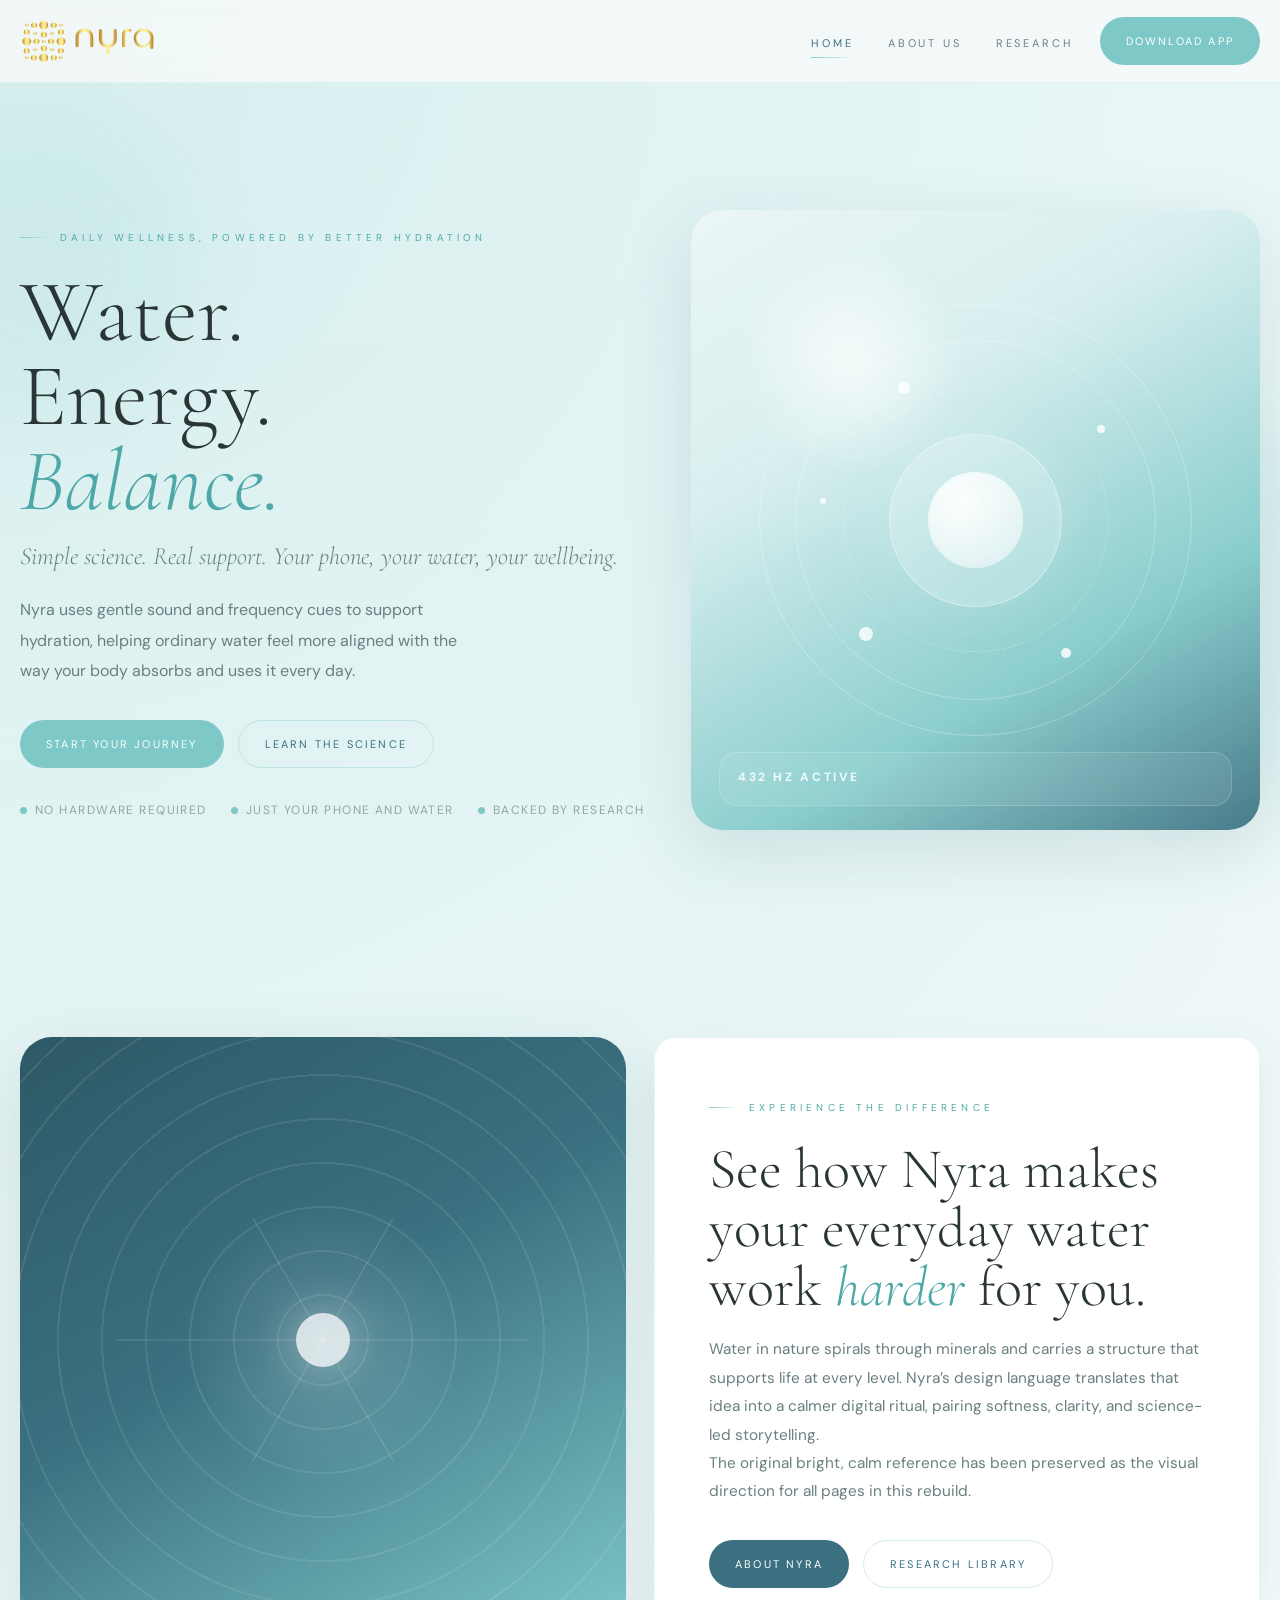
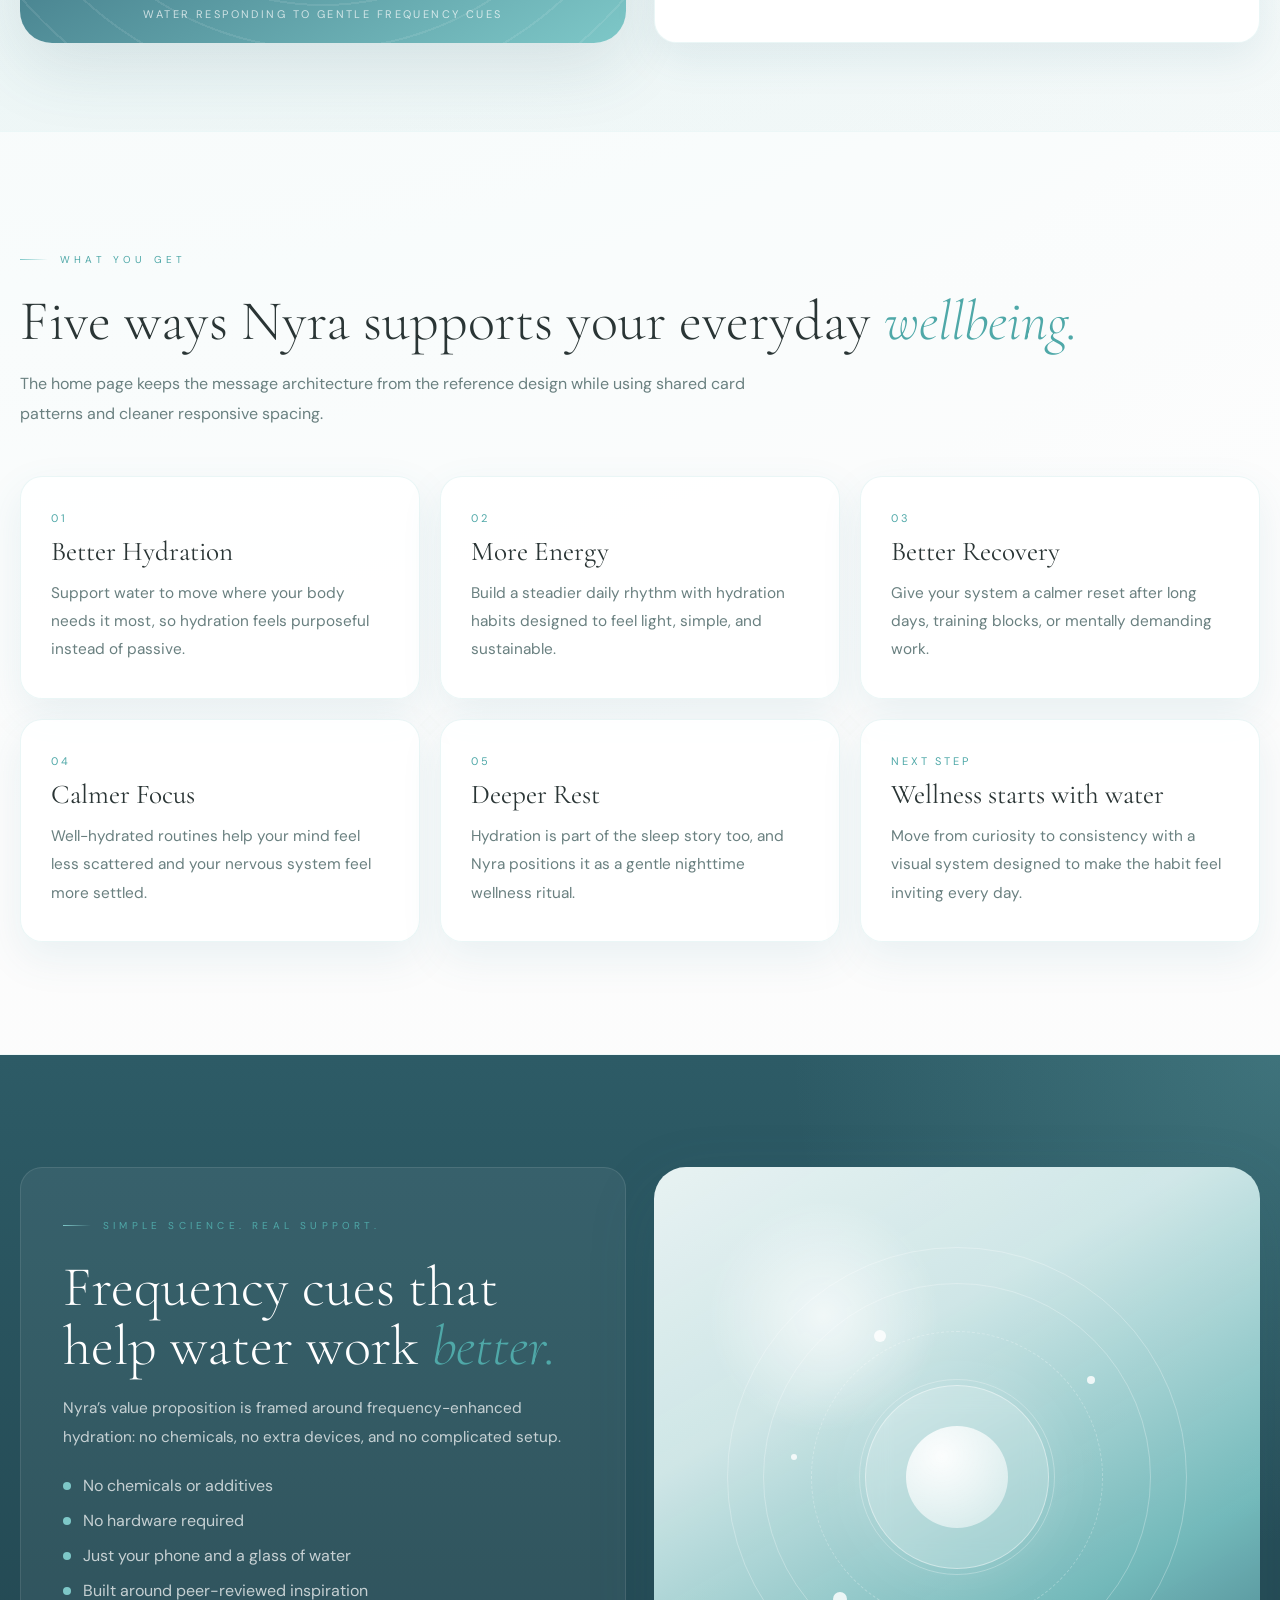
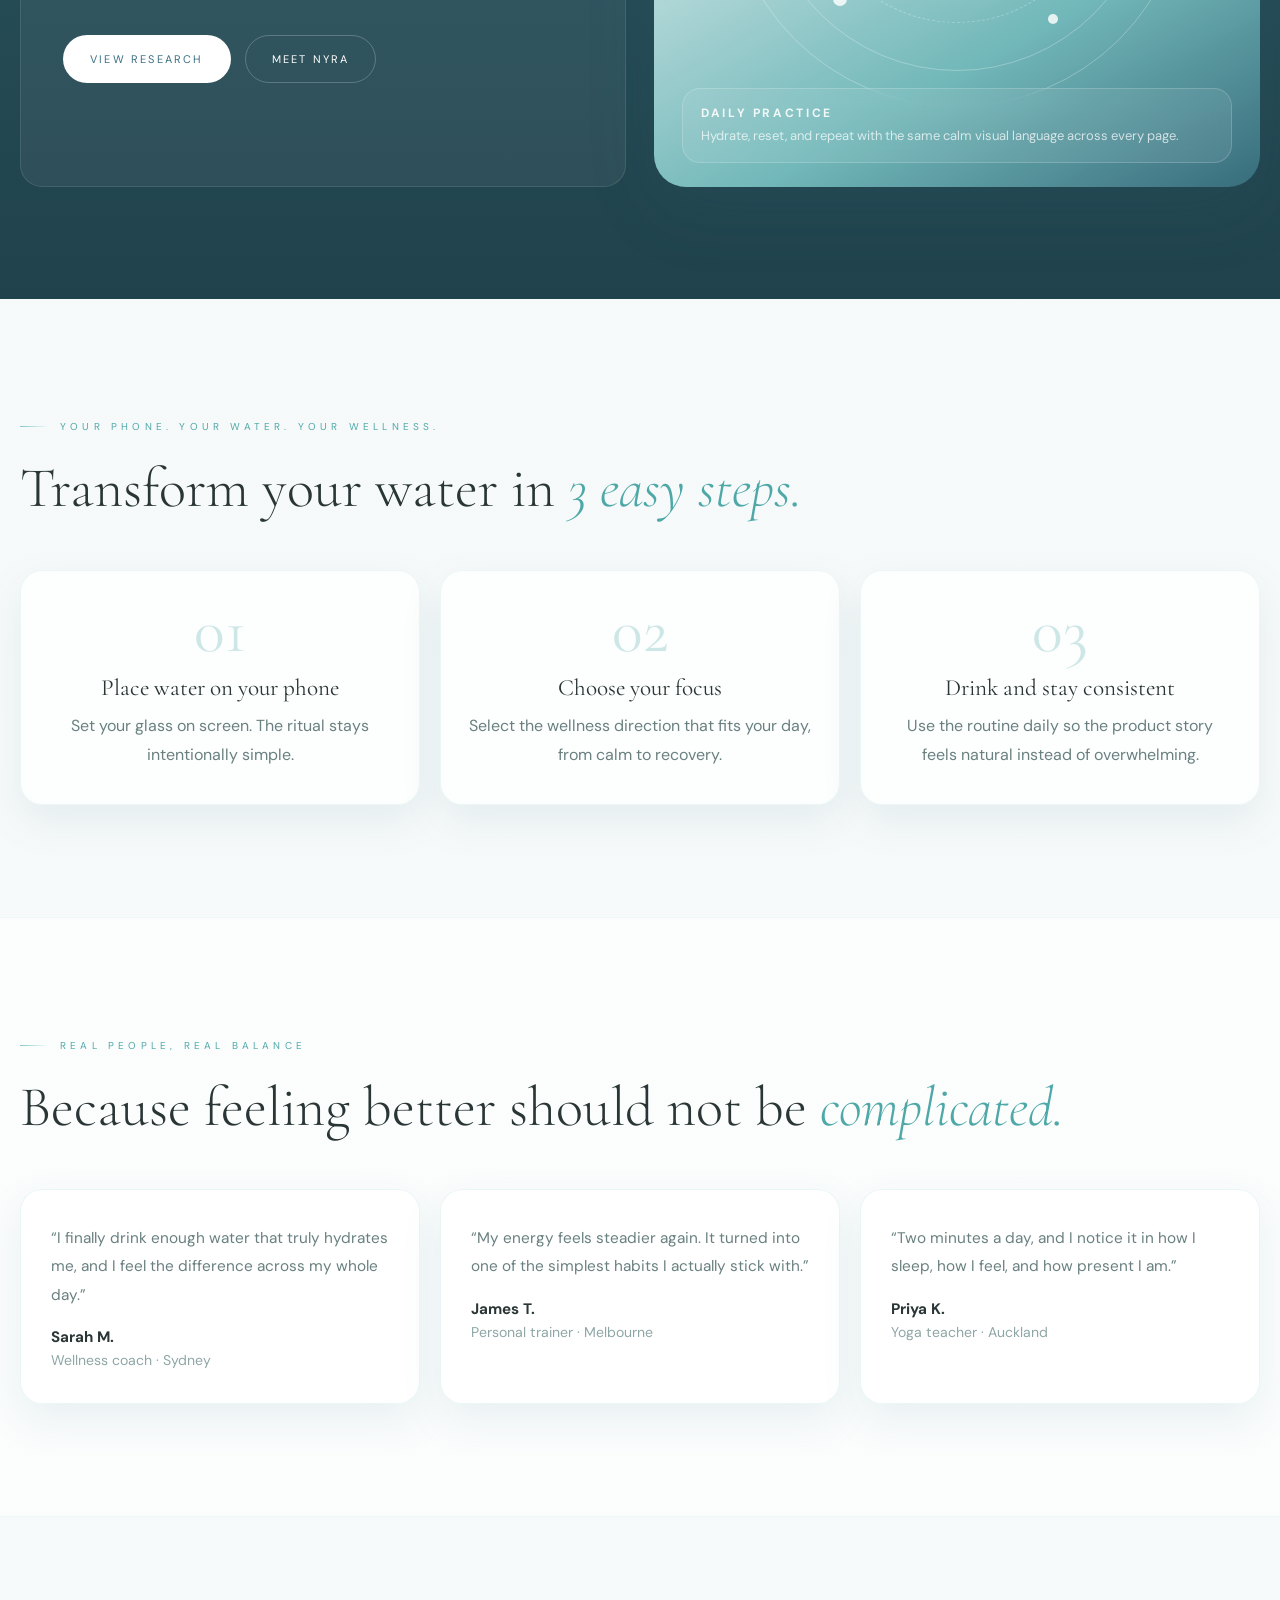
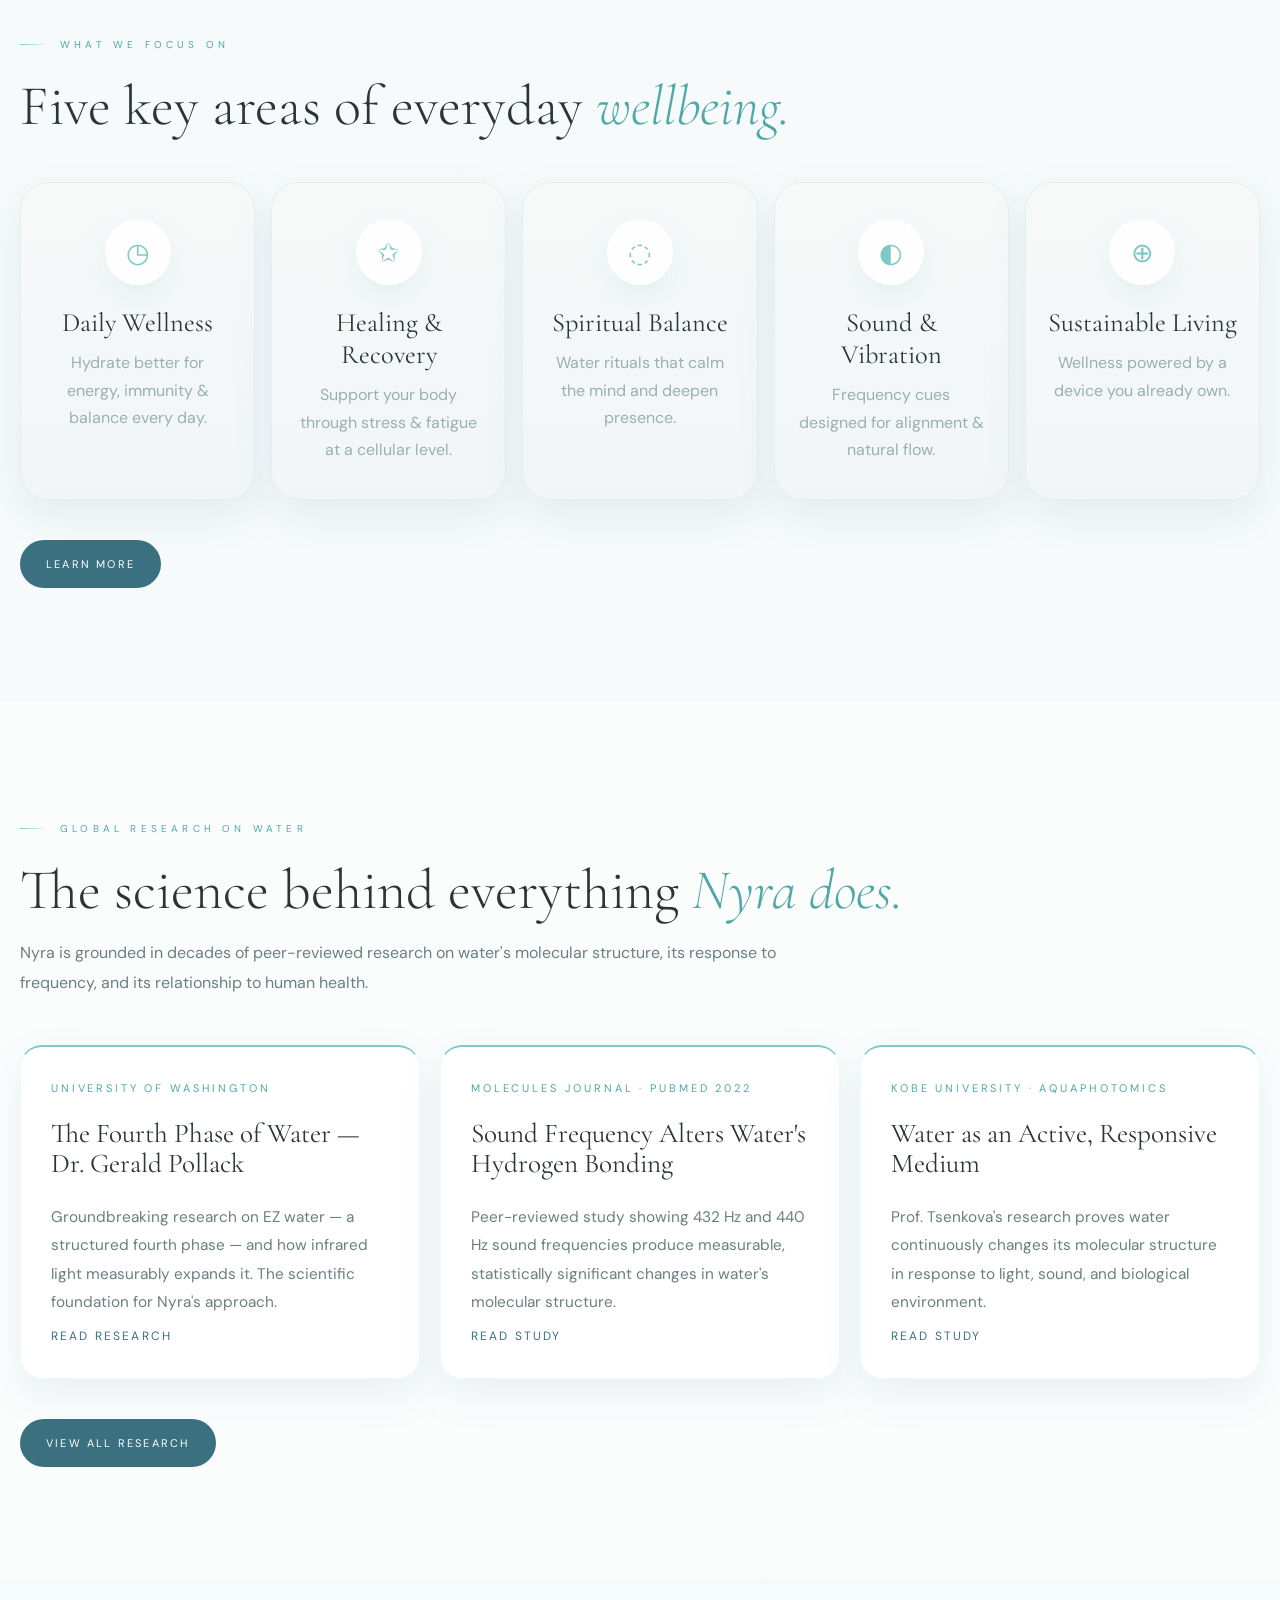
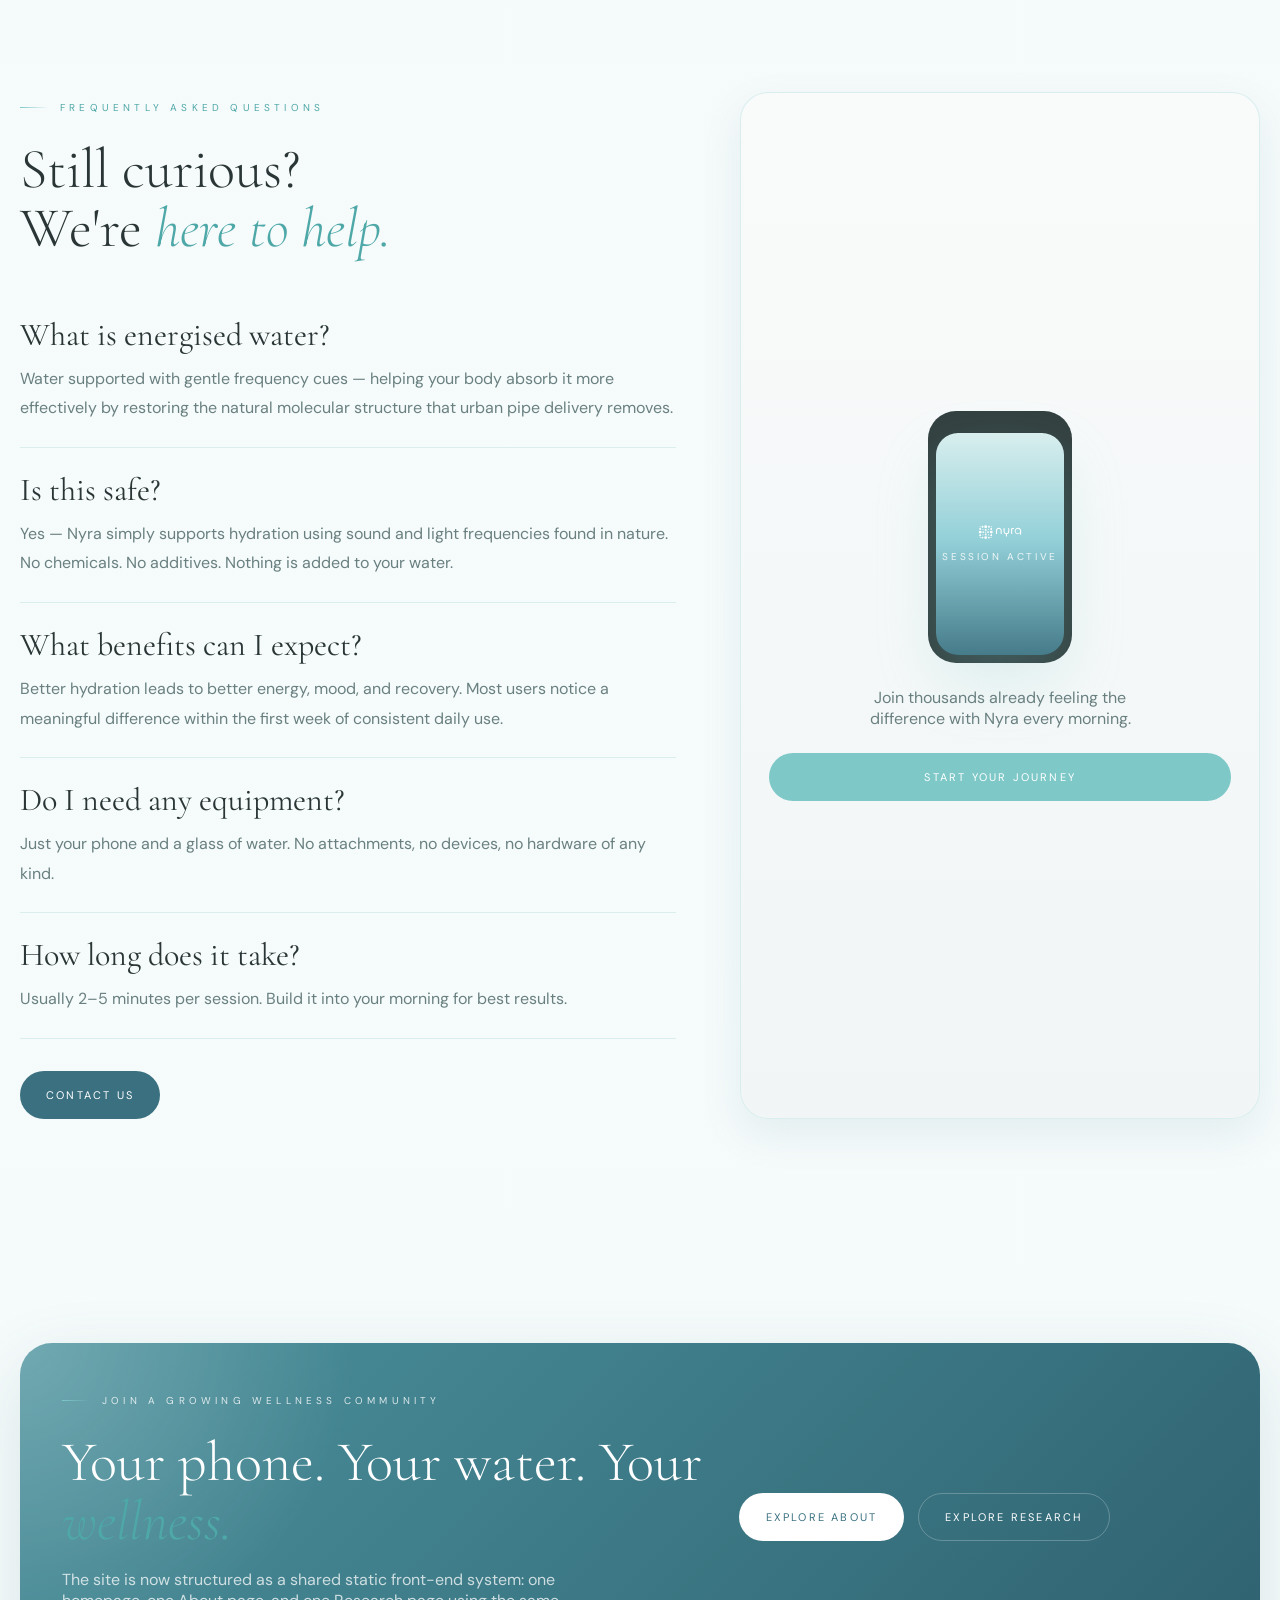
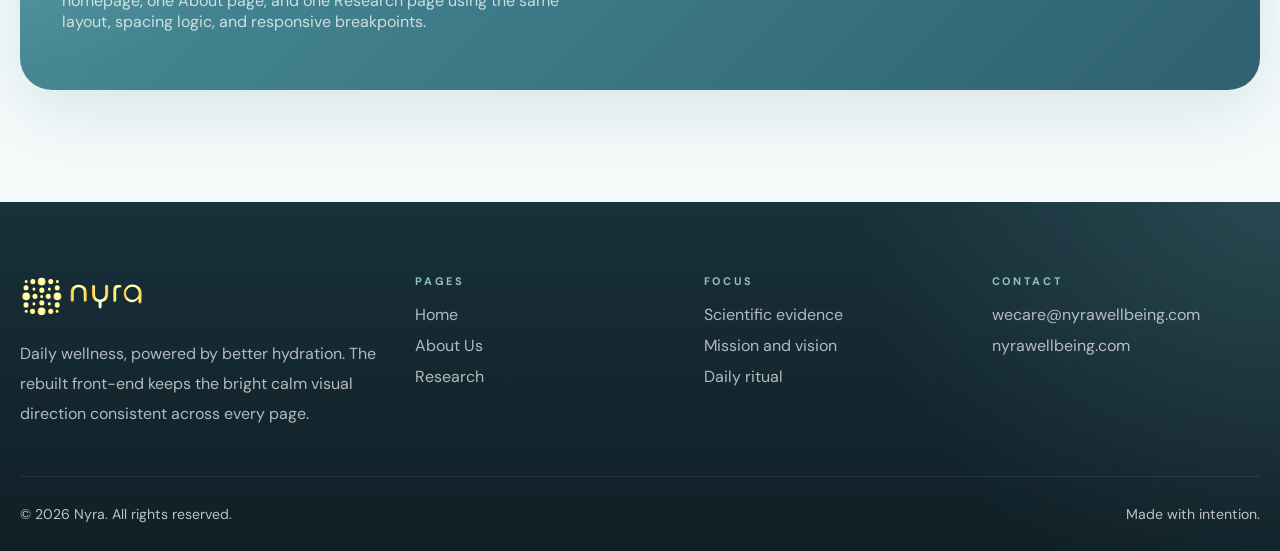
==== commit af88e307: "Remove description paragraph from hero visual Removed the paragraph describing the hero visual capti" ====
--- a/index.html
+++ b/index.html
@@ -69,7 +69,7 @@
             </div>
             <div class="hero-visual__caption">
               <strong>432 Hz Active</strong>
-              <p>Water-inspired motion and luminous gradients mirror the reference design while staying fully responsive.</p>
+              
             </div>
           </div>
         </div>
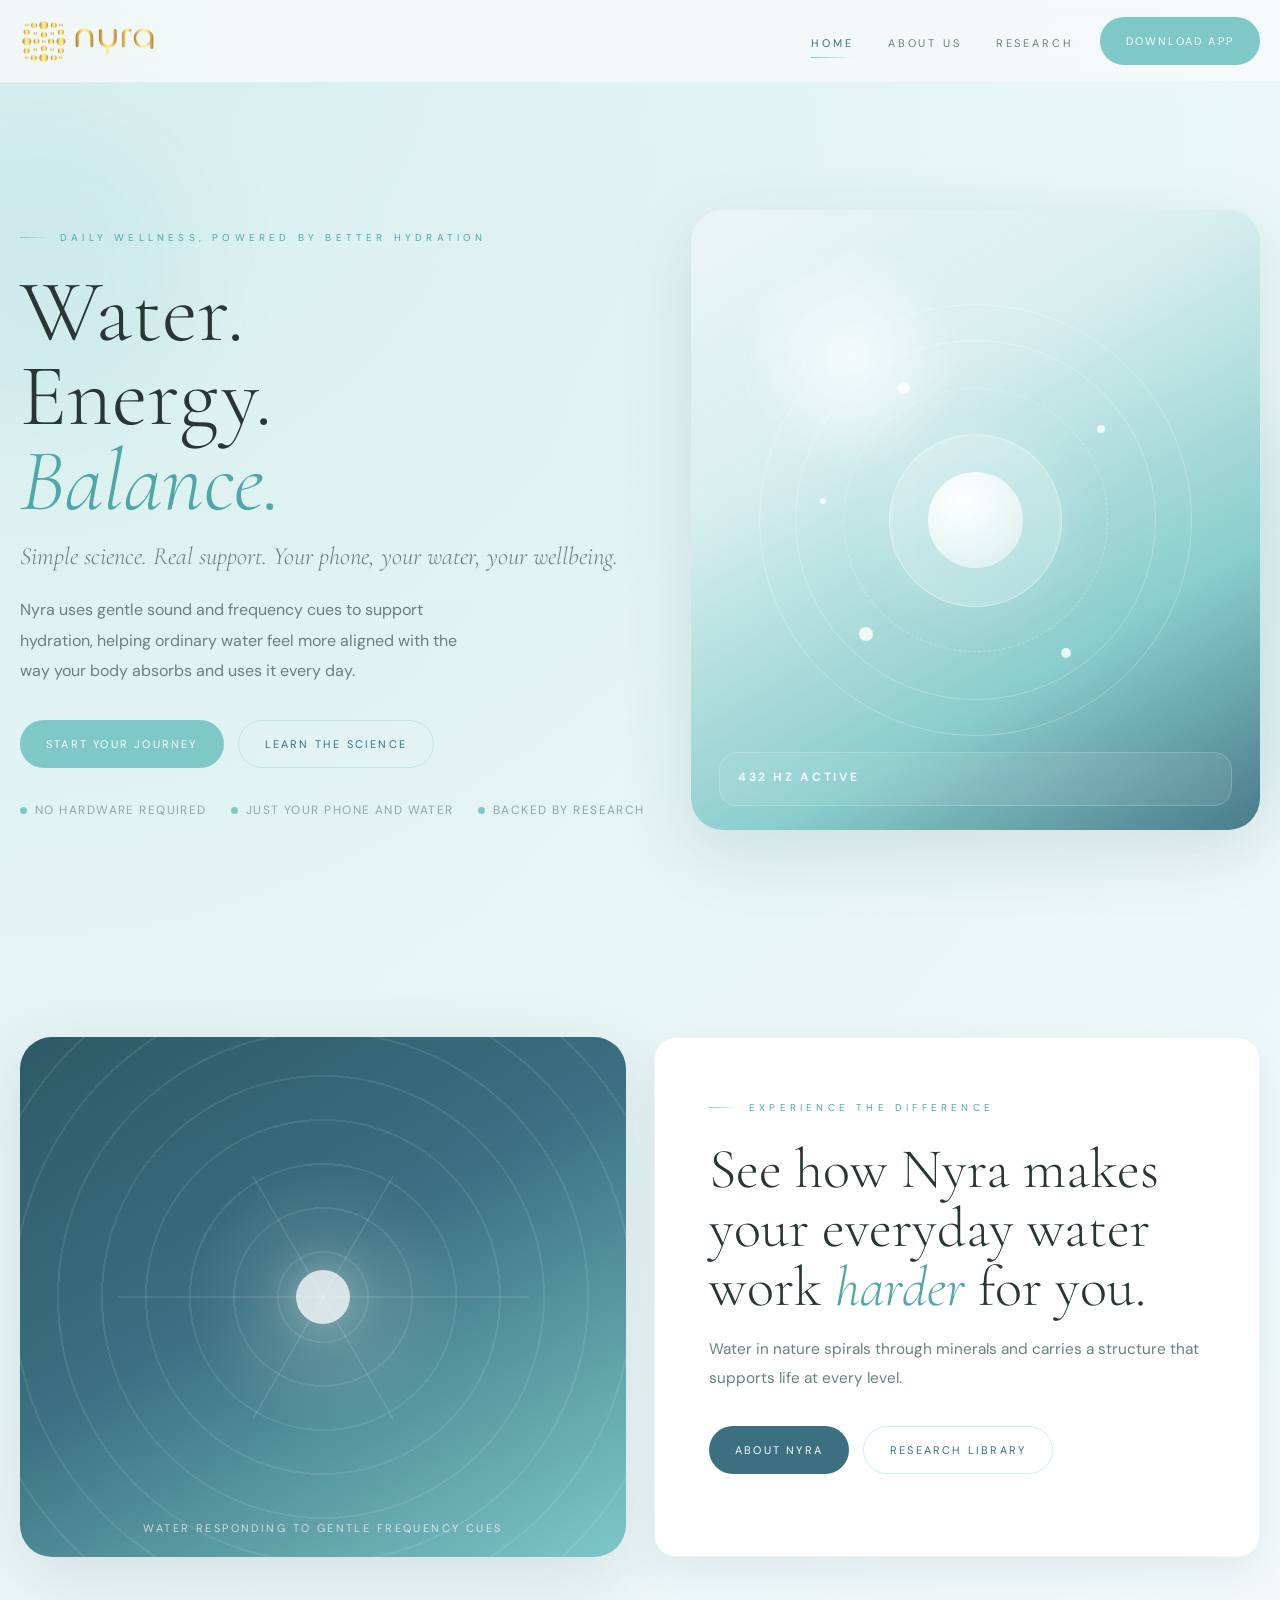
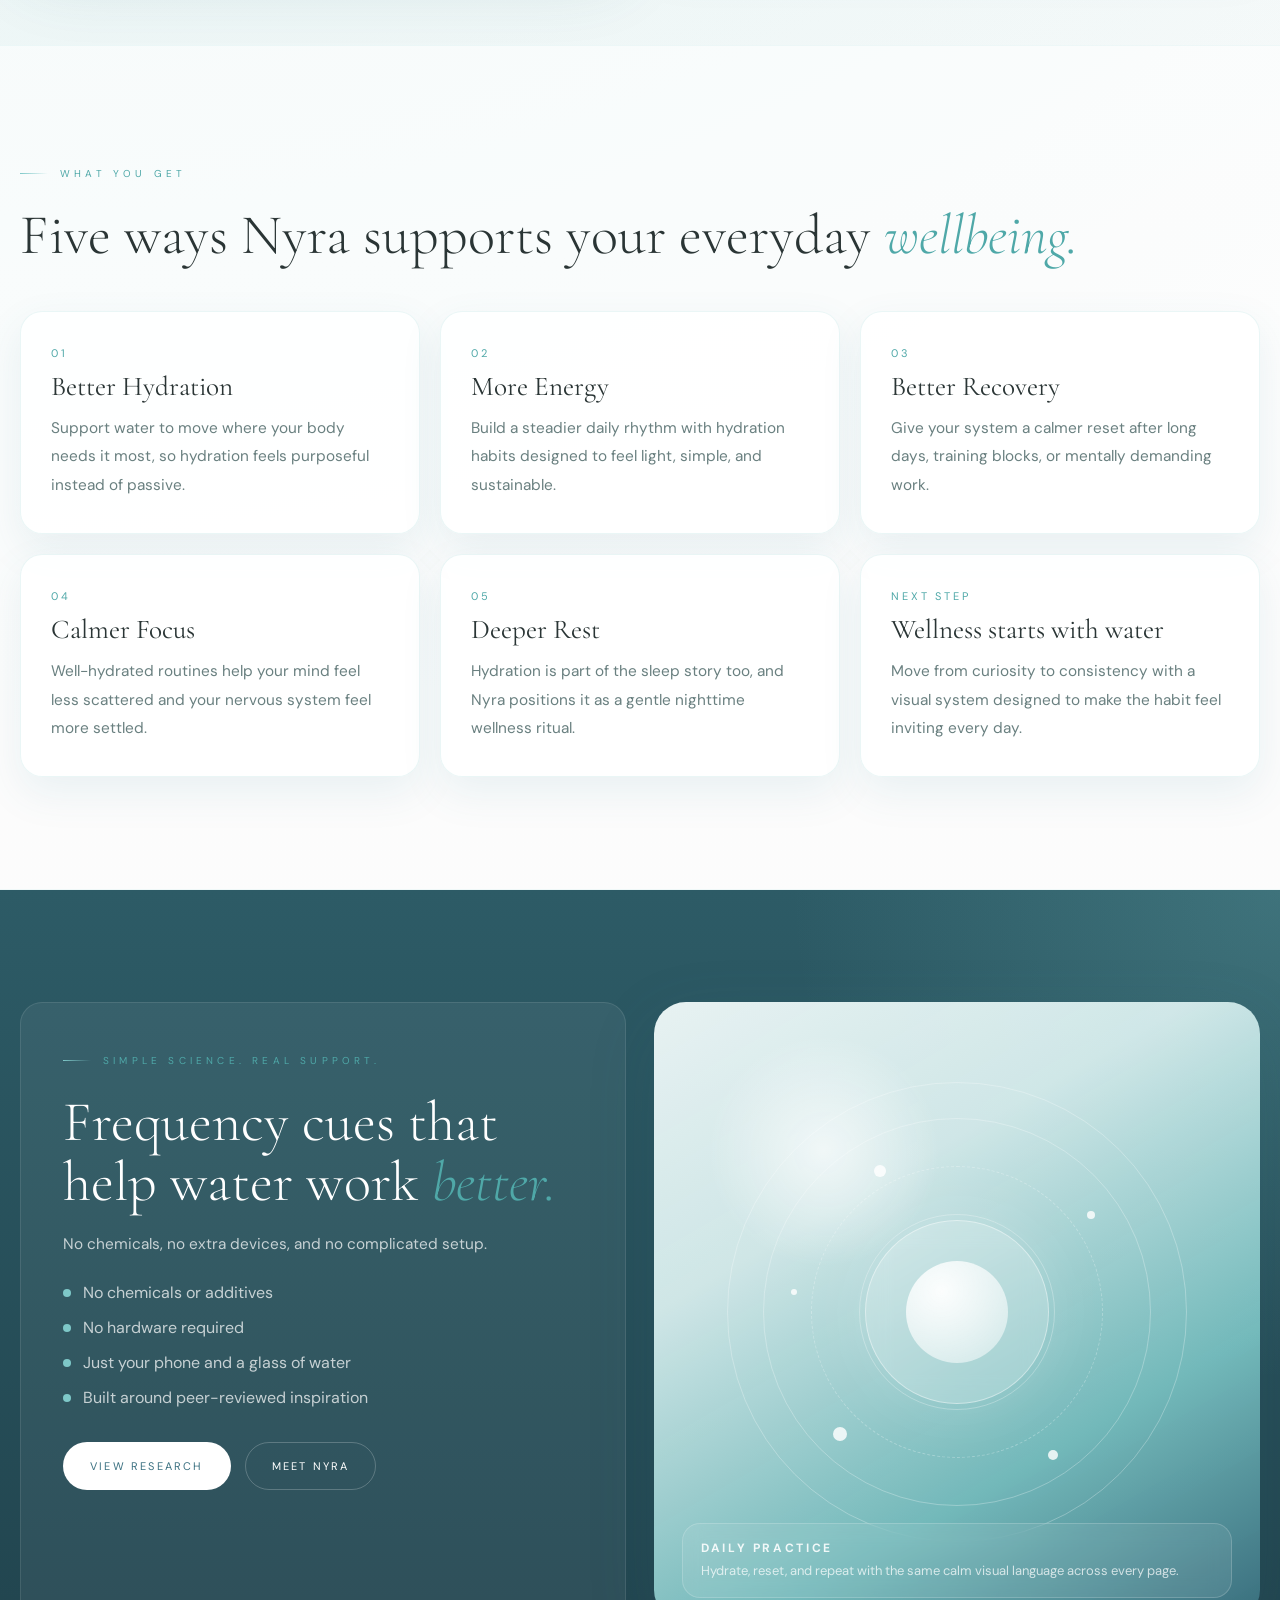
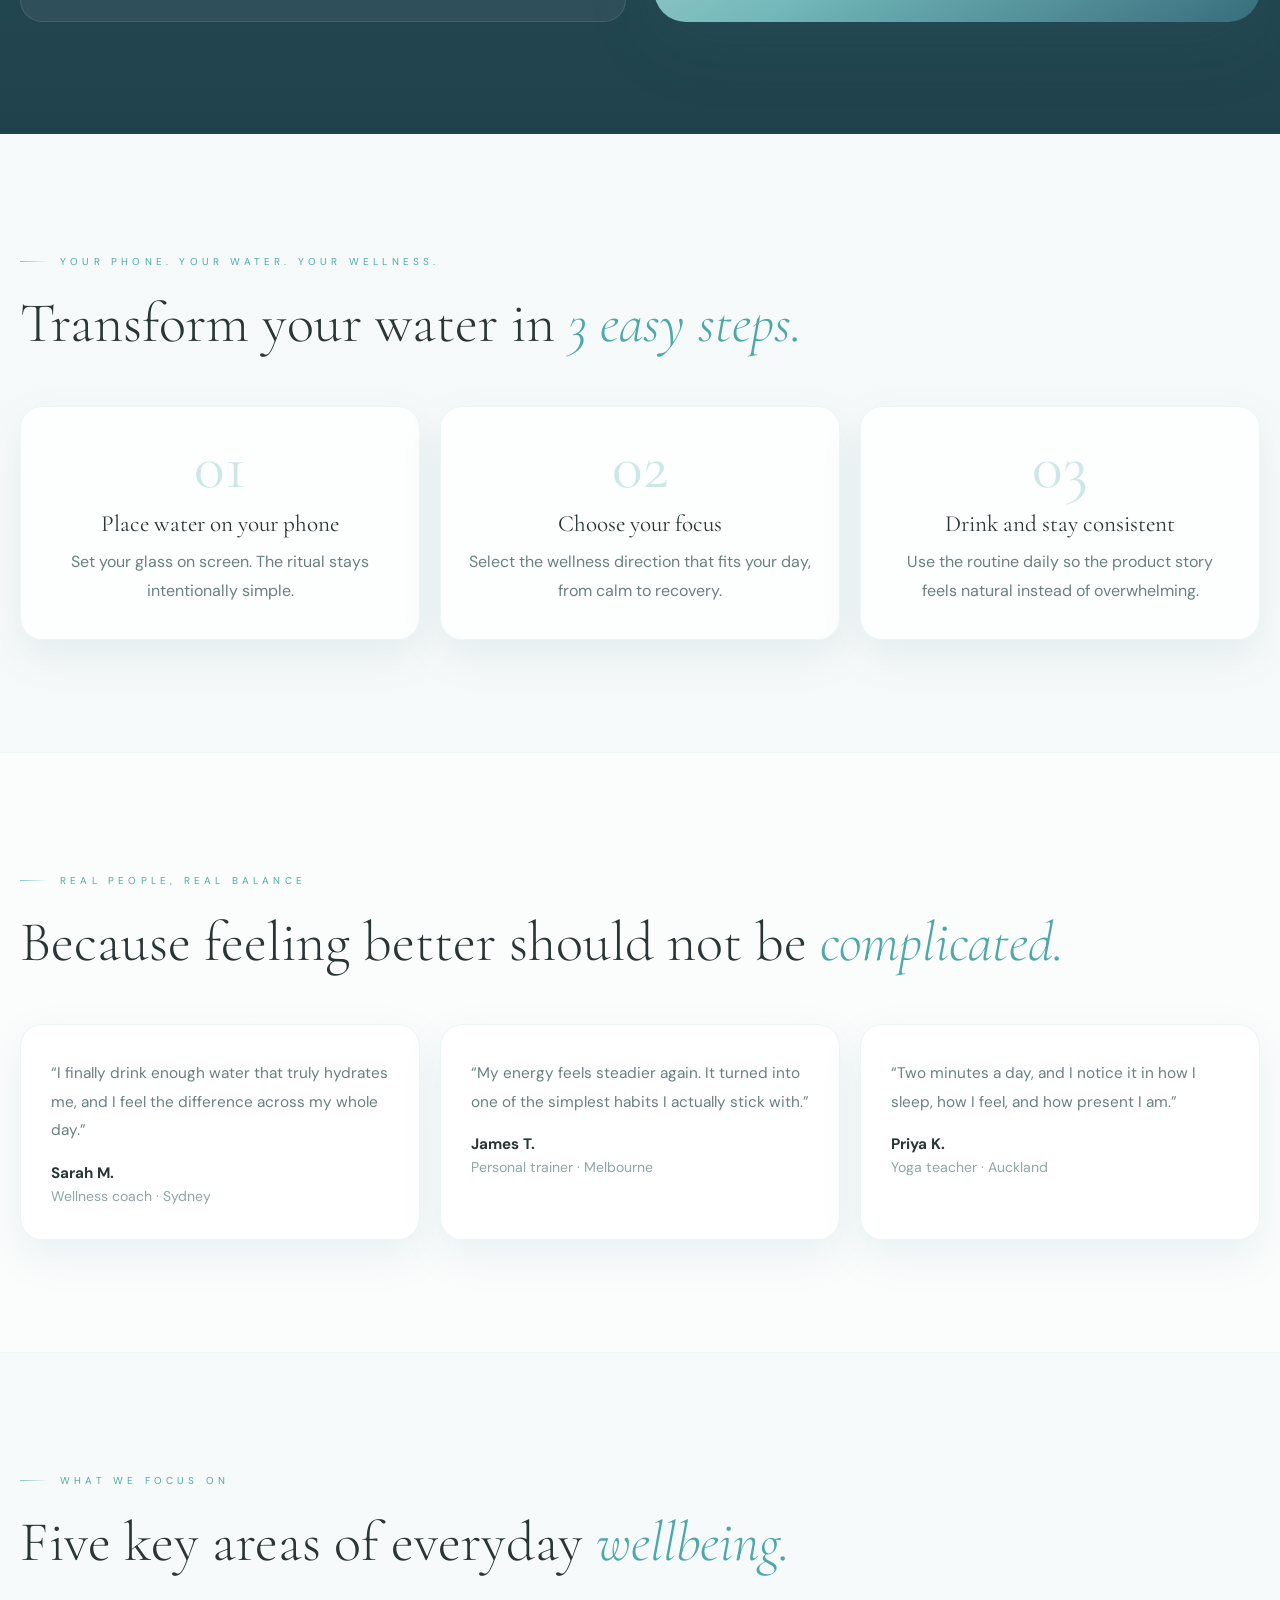
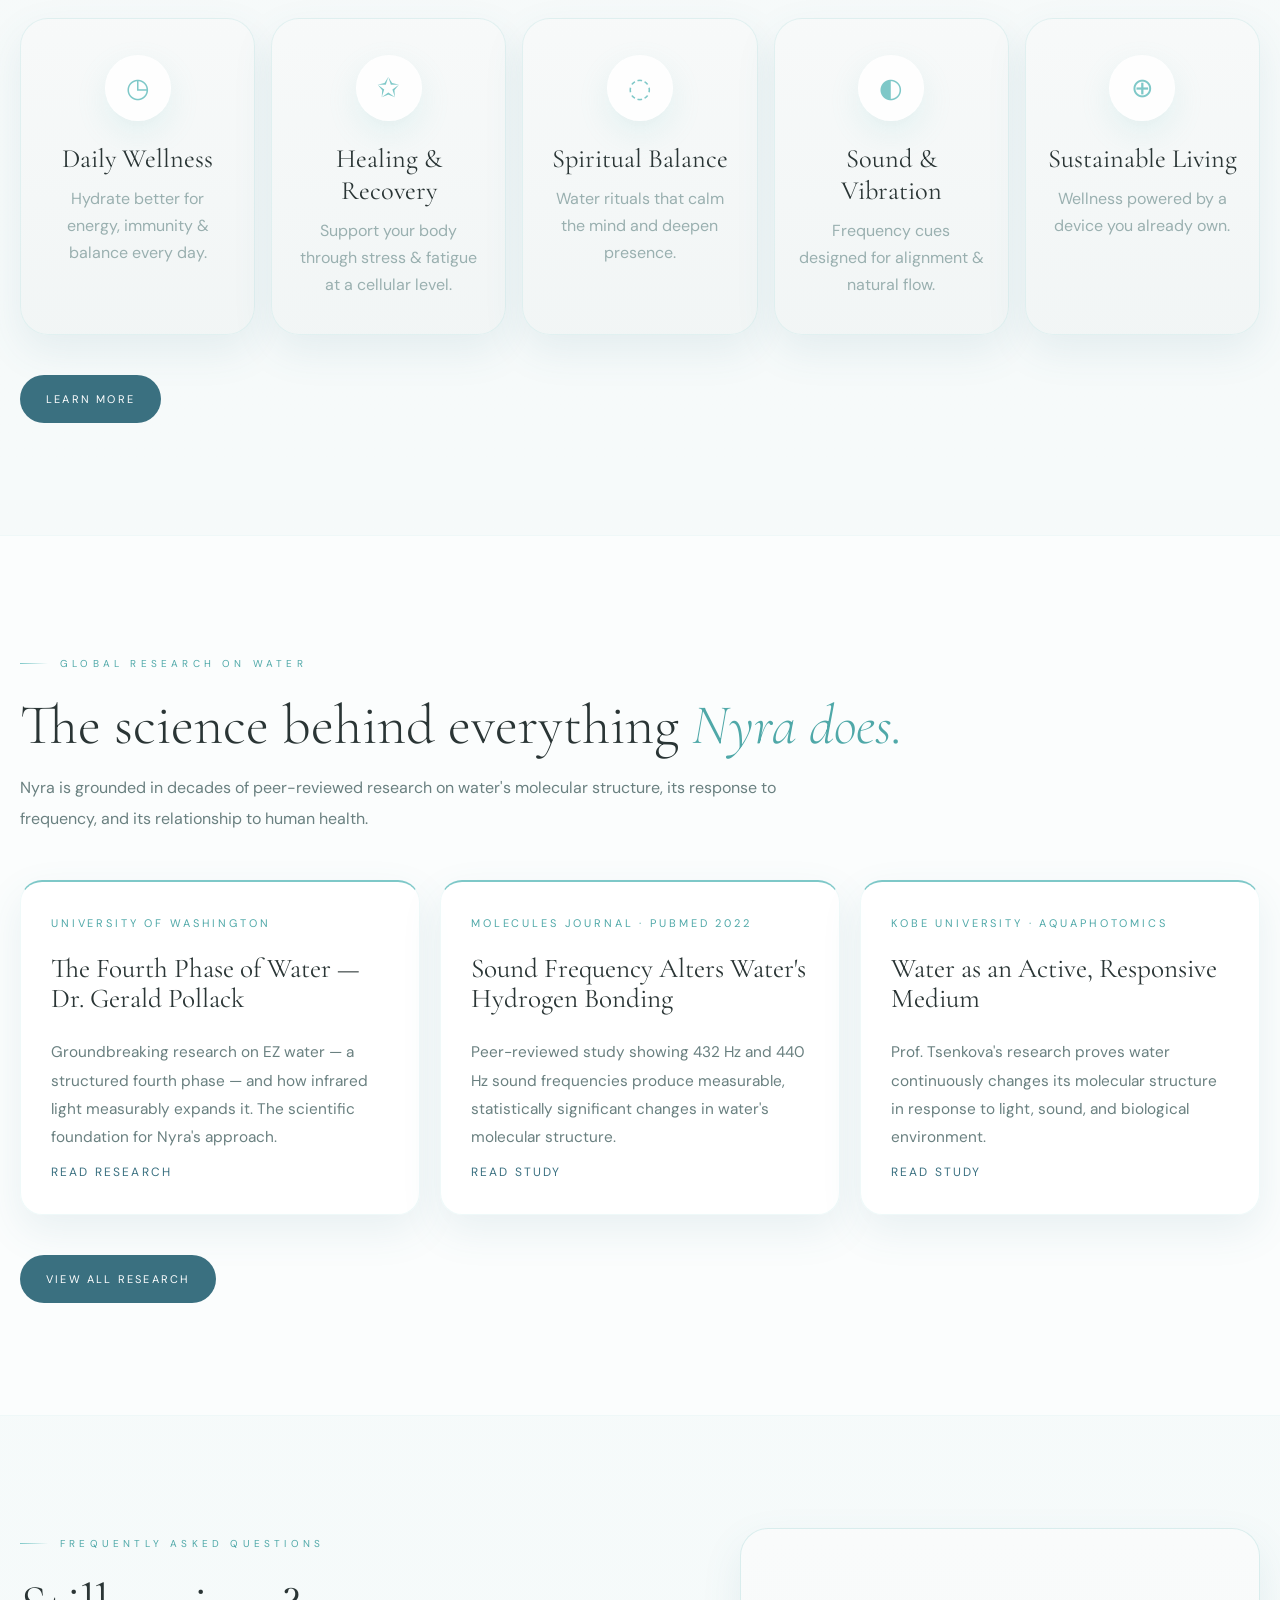
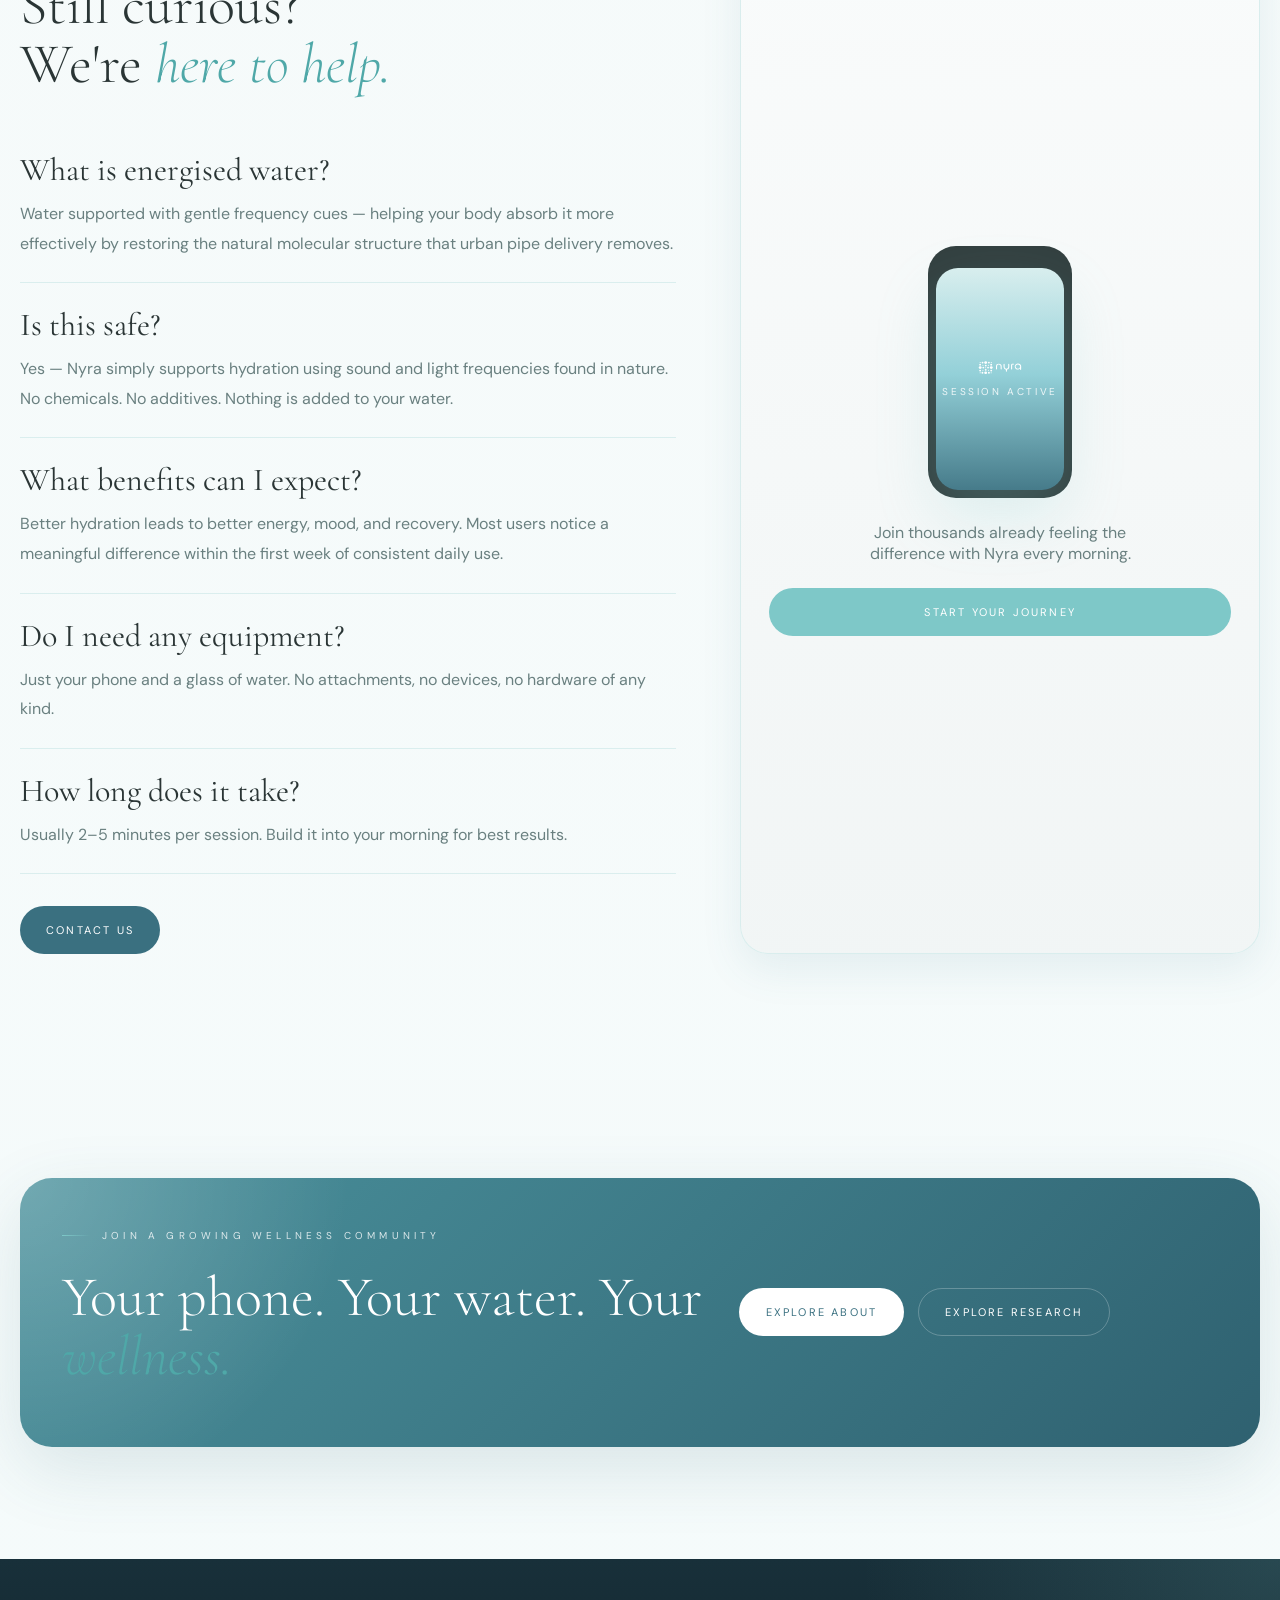
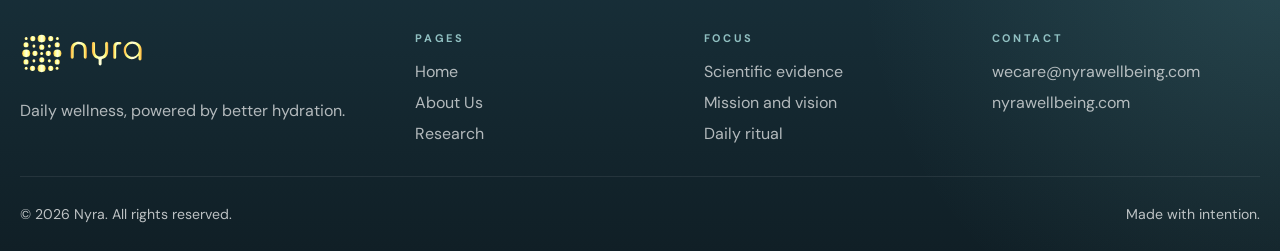
==== commit 782b17af: "Update index.html" ====
--- a/index.html
+++ b/index.html
@@ -86,8 +86,8 @@
           <div class="panel split-copy">
             <div class="eyebrow">Experience the Difference</div>
             <h2 class="heading">See how Nyra makes your everyday water work <em>harder</em> for you.</h2>
-            <p>Water in nature spirals through minerals and carries a structure that supports life at every level. Nyra’s design language translates that idea into a calmer digital ritual, pairing softness, clarity, and science-led storytelling.</p>
-            <p class="inline-note">The original bright, calm reference has been preserved as the visual direction for all pages in this rebuild.</p>
+            <p>Water in nature spirals through minerals and carries a structure that supports life at every level.</p>
+            
             <div class="split-actions">
               <a class="button-secondary" href="about.html">About Nyra</a>
               <a class="button-ghost" href="research.html">Research Library</a>
@@ -100,7 +100,7 @@
         <div class="container">
           <div class="eyebrow">What You Get</div>
           <h2 class="heading">Five ways Nyra supports your everyday <em>wellbeing.</em></h2>
-          <p class="intro">The home page keeps the message architecture from the reference design while using shared card patterns and cleaner responsive spacing.</p>
+          
           <div class="cards-3" style="margin-top: 46px;">
             <article class="card"><div class="card__kicker">01</div><h3>Better Hydration</h3><p>Support water to move where your body needs it most, so hydration feels purposeful instead of passive.</p></article>
             <article class="card"><div class="card__kicker">02</div><h3>More Energy</h3><p>Build a steadier daily rhythm with hydration habits designed to feel light, simple, and sustainable.</p></article>
@@ -117,7 +117,7 @@
           <div class="panel">
             <div class="eyebrow">Simple Science. Real Support.</div>
             <h2 class="heading">Frequency cues that help water work <em>better.</em></h2>
-            <p>Nyra’s value proposition is framed around frequency-enhanced hydration: no chemicals, no extra devices, and no complicated setup.</p>
+            <p>No chemicals, no extra devices, and no complicated setup.</p>
             <div class="pill-list">
               <span>No chemicals or additives</span><span>No hardware required</span><span>Just your phone and a glass of water</span><span>Built around peer-reviewed inspiration</span>
             </div>
@@ -286,7 +286,7 @@
           <div>
             <div class="eyebrow" style="color: rgba(255,255,255,0.8);">Join a Growing Wellness Community</div>
             <h2 class="heading">Your phone. Your water. Your <em>wellness.</em></h2>
-            <p>The site is now structured as a shared static front-end system: one homepage, one About page, and one Research page using the same layout, spacing logic, and responsive breakpoints.</p>
+            
           </div>
           <div class="hero__actions" style="margin-top: 0;">
             <a class="button-light" href="about.html">Explore About</a>
@@ -301,7 +301,7 @@
         <div class="footer-grid">
           <div>
             <a class="brand" href="index.html" aria-label="Nyra home"><img src="logo.svg" alt="Nyra"></a>
-            <p style="max-width: 360px; line-height: 1.85;">Daily wellness, powered by better hydration. The rebuilt front-end keeps the bright calm visual direction consistent across every page.</p>
+            <p style="max-width: 360px; line-height: 1.85;">Daily wellness, powered by better hydration.</p>
           </div>
           <div><h3>Pages</h3><ul><li><a href="index.html">Home</a></li><li><a href="about.html">About Us</a></li><li><a href="research.html">Research</a></li></ul></div>
           <div><h3>Focus</h3><ul><li><a href="research.html">Scientific evidence</a></li><li><a href="about.html">Mission and vision</a></li><li><a href="#journey">Daily ritual</a></li></ul></div>
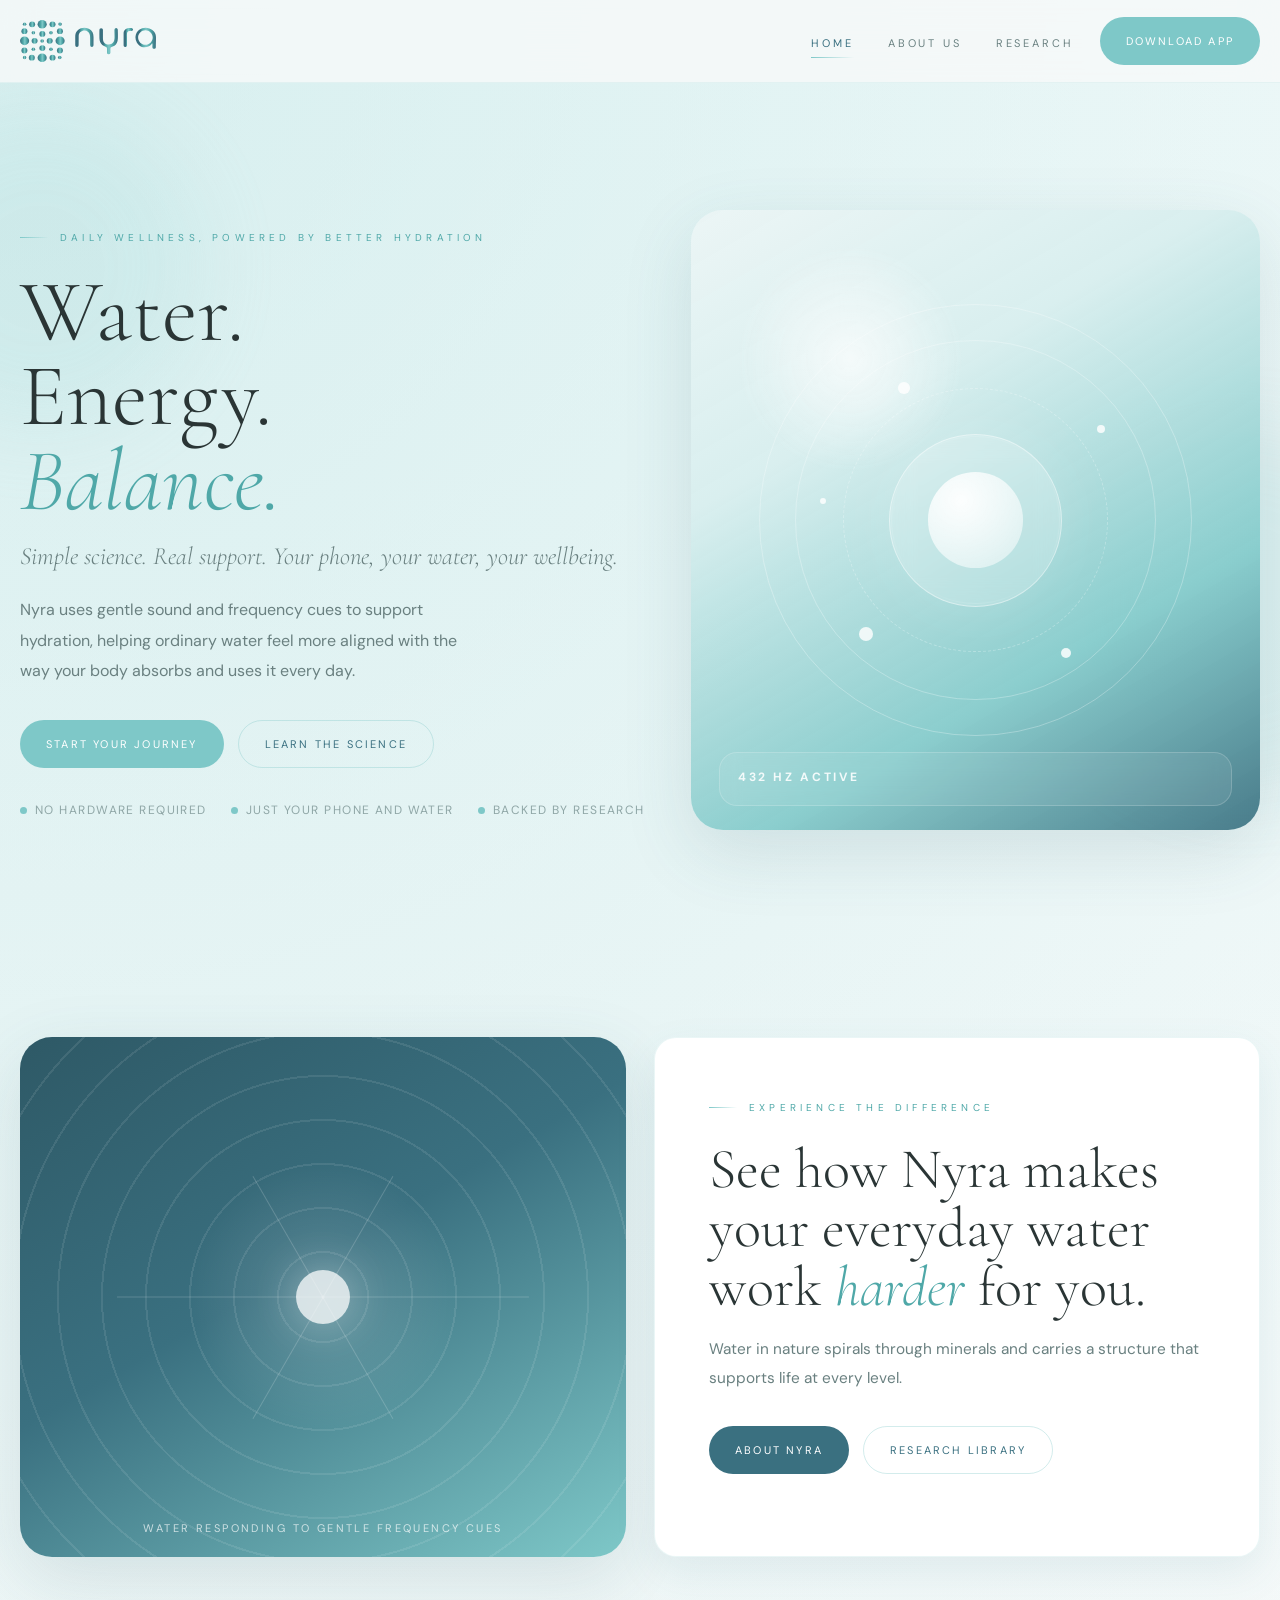
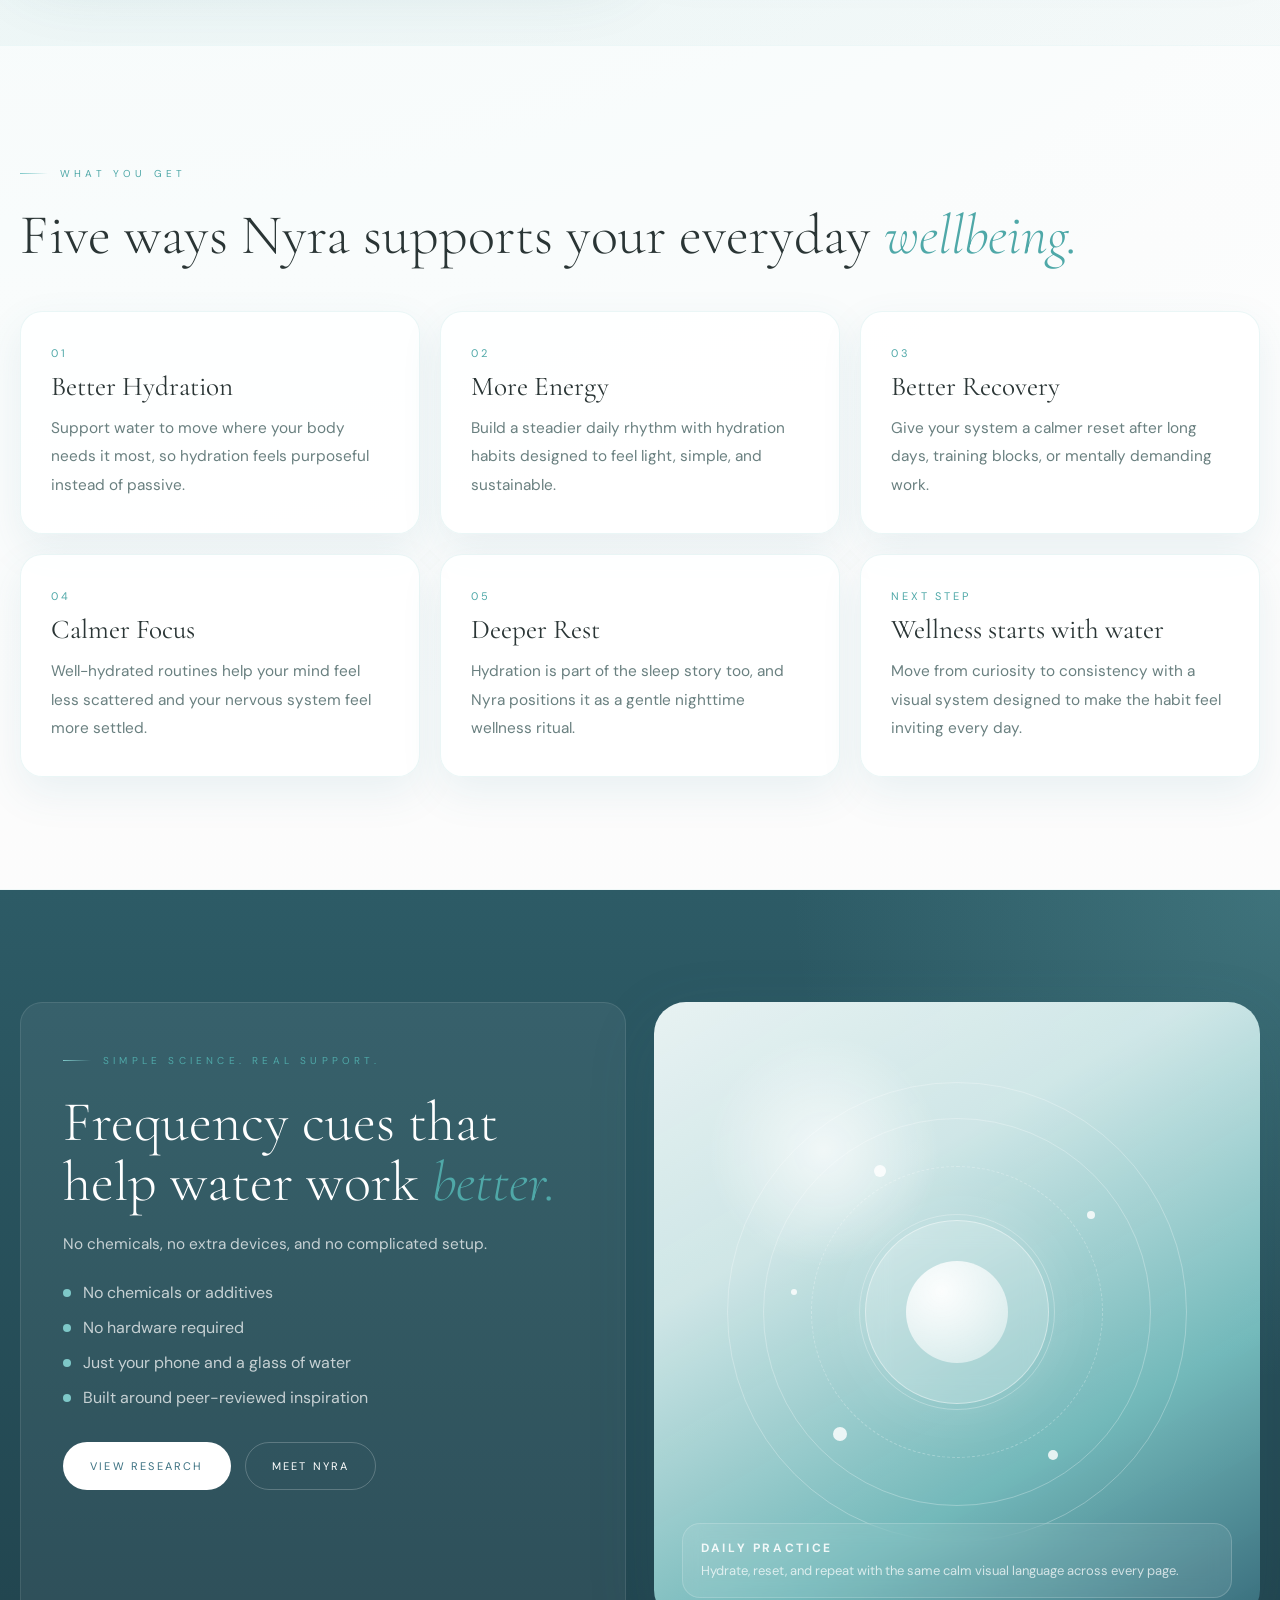
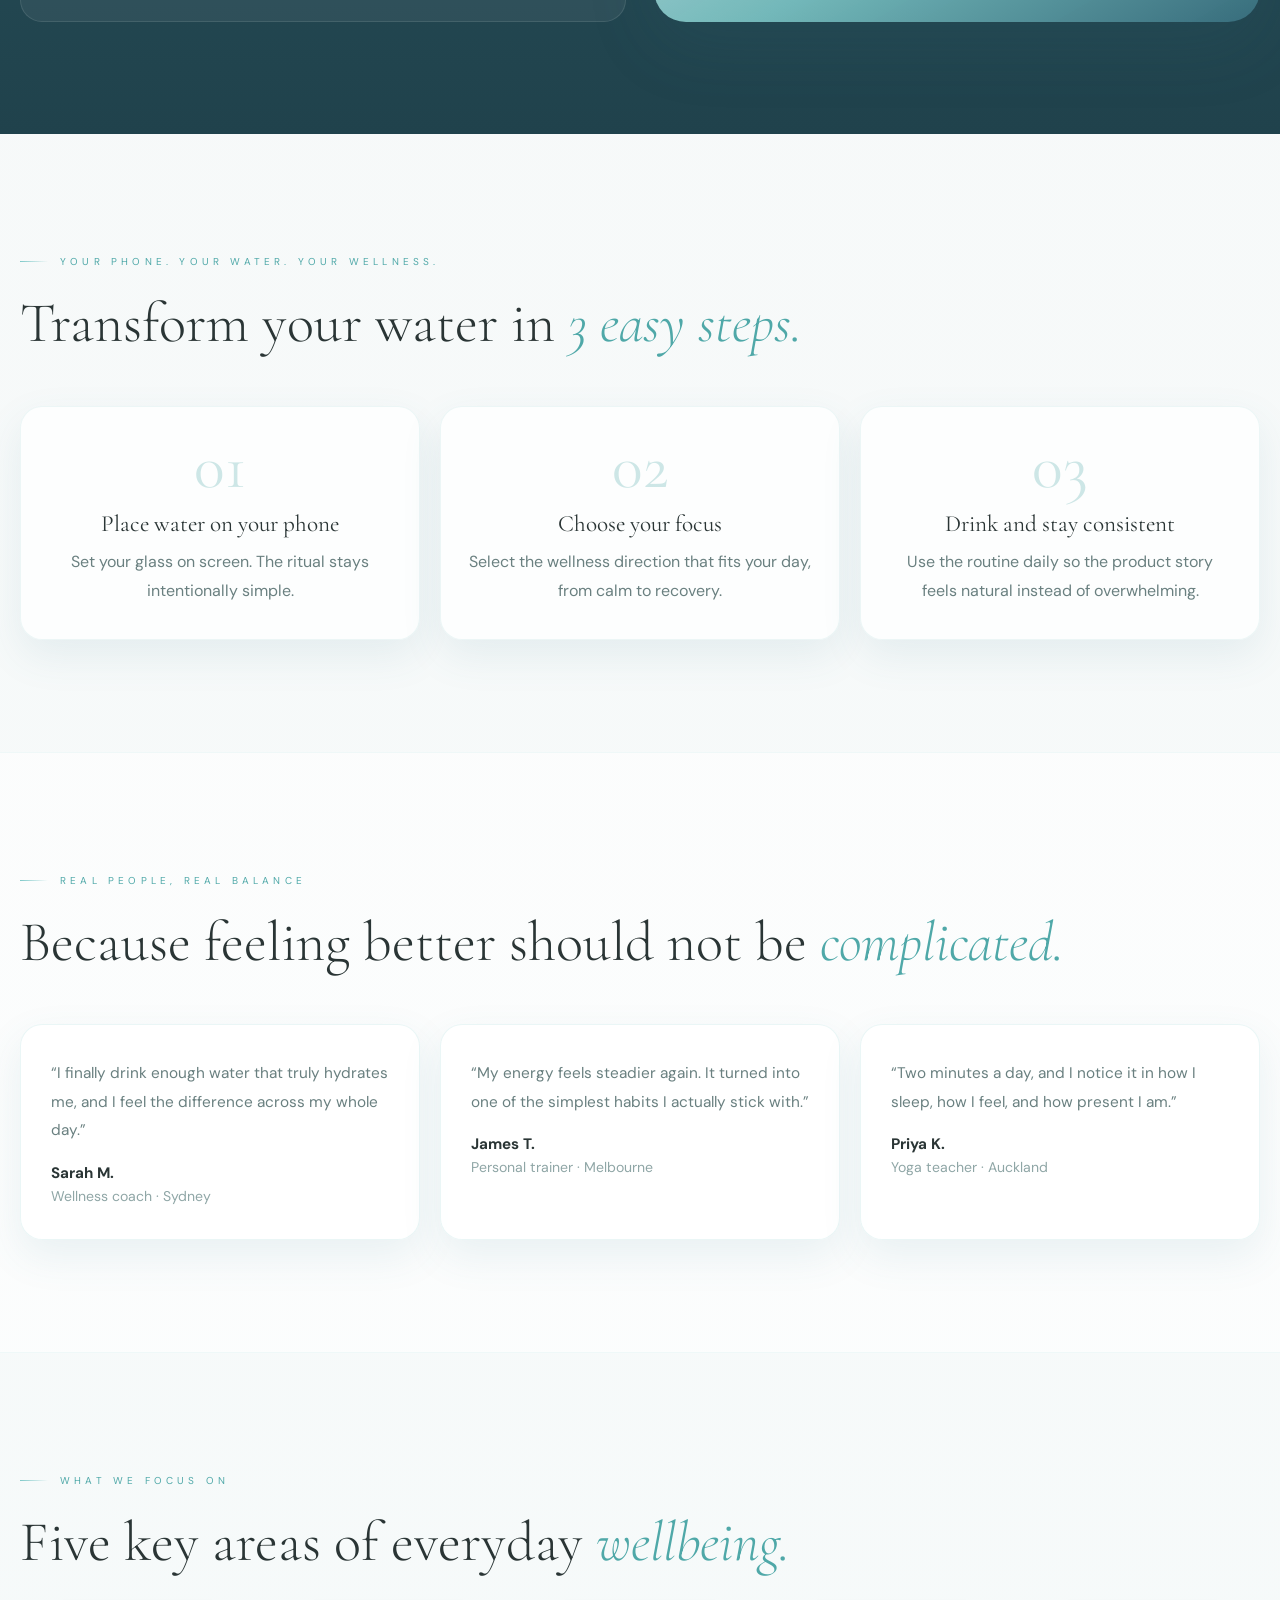
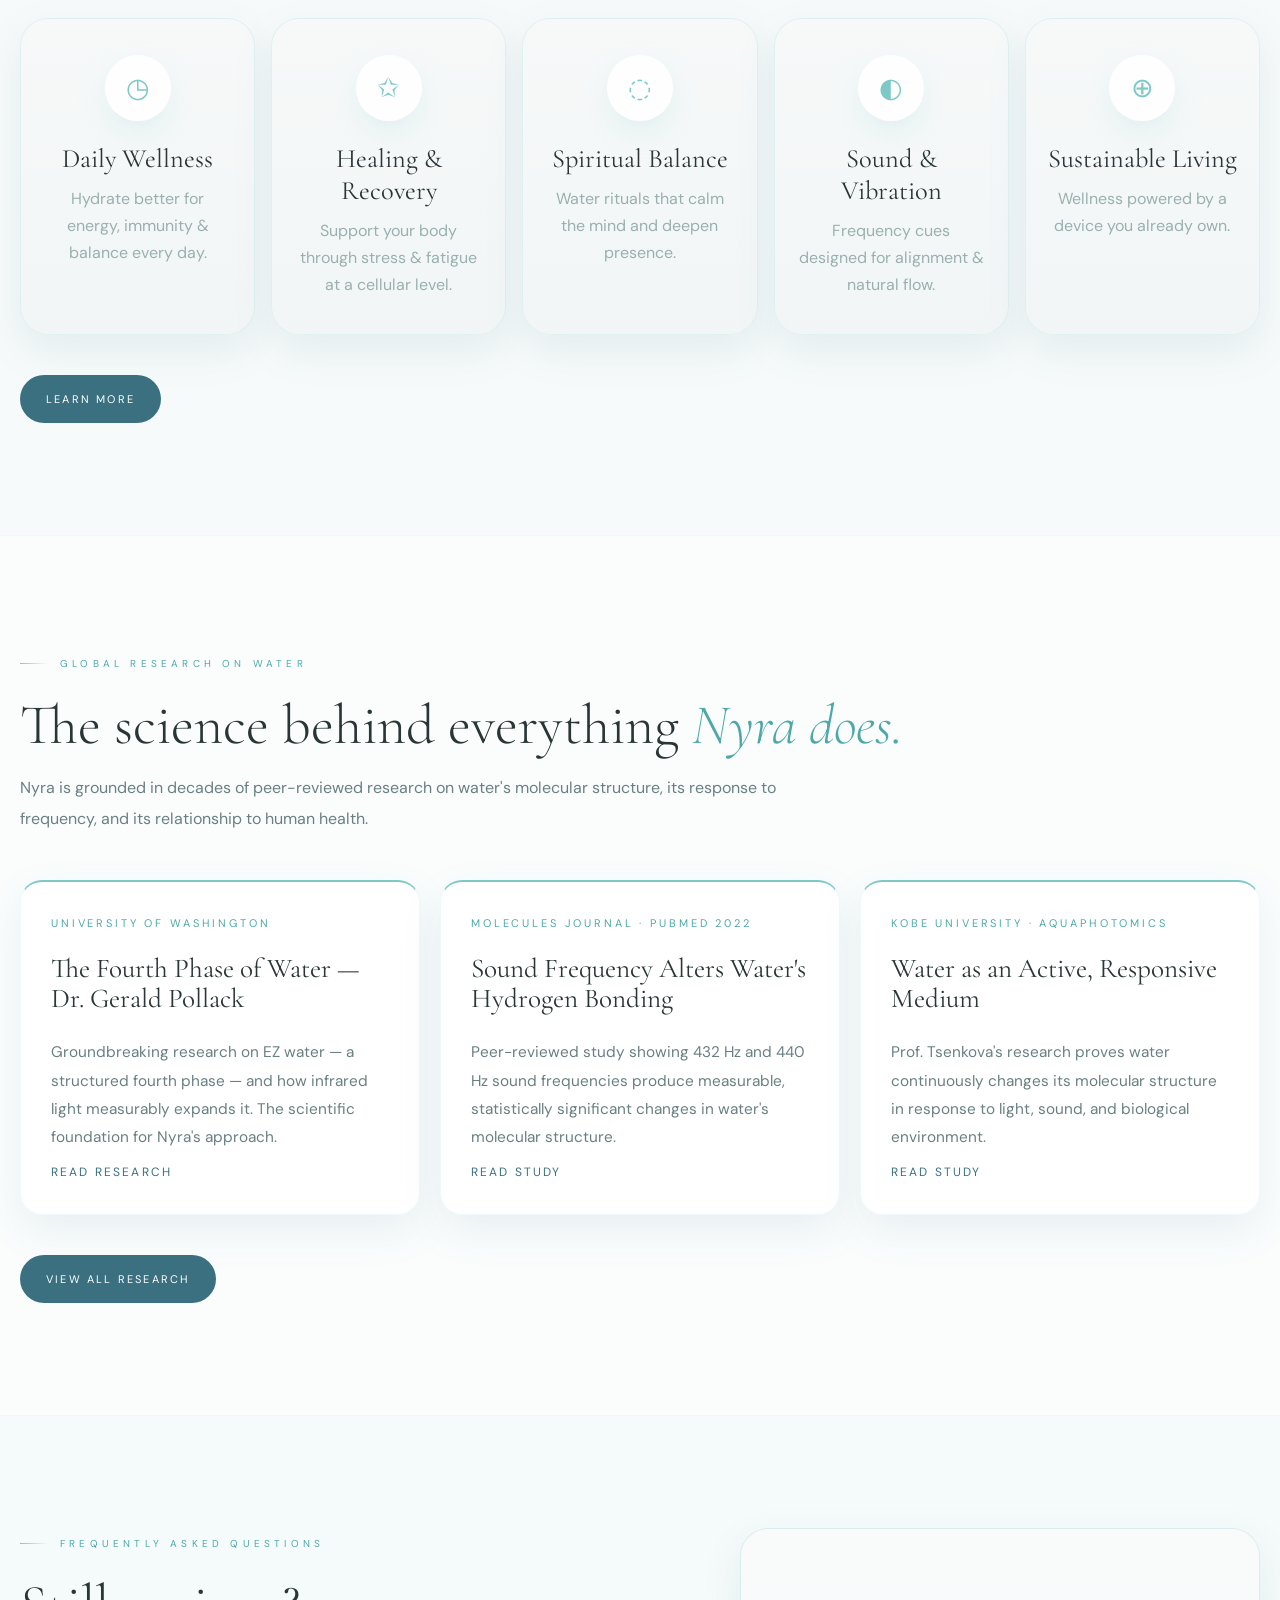
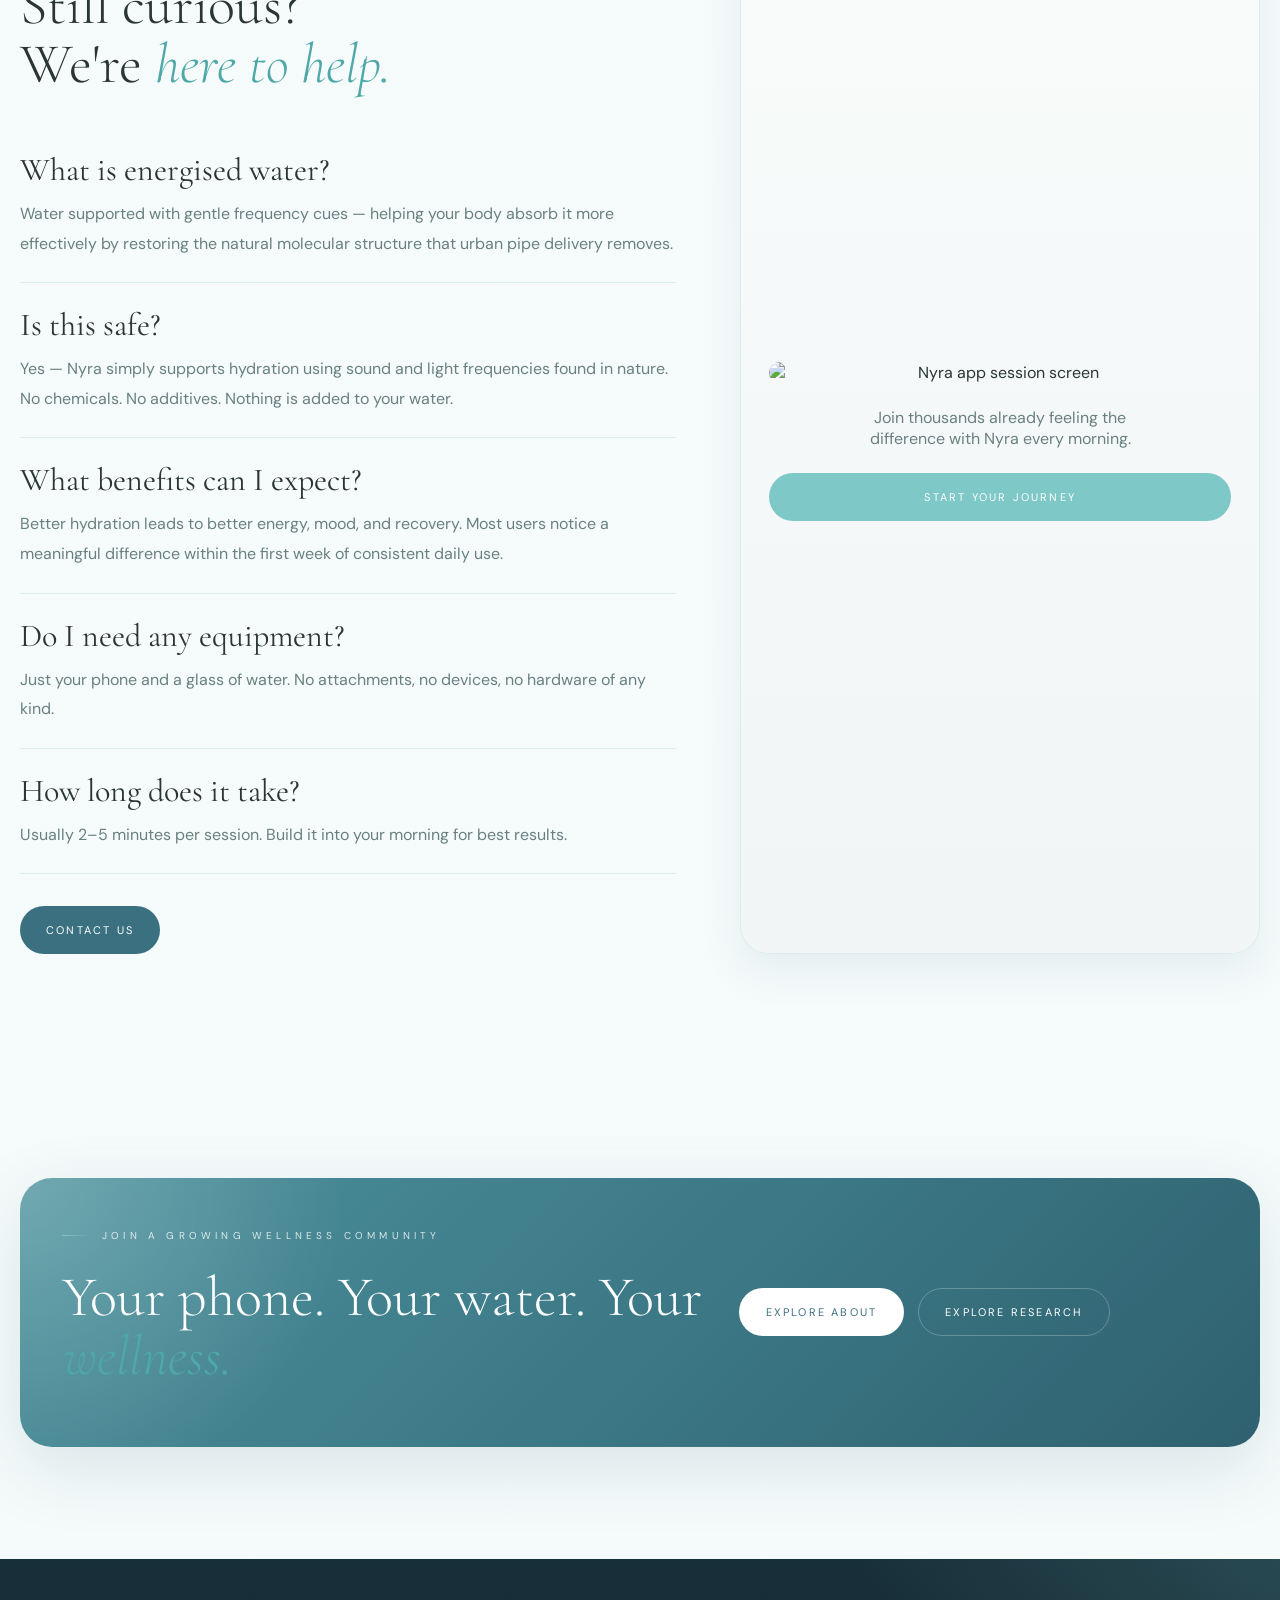
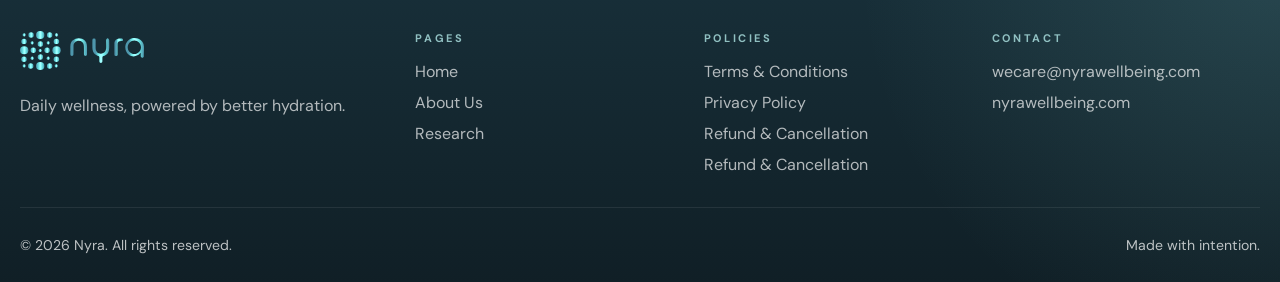
==== commit 75c9694a: "Add files via upload" ====
--- a/index.html
+++ b/index.html
@@ -36,7 +36,7 @@
             <li><a href="about.html">About Us</a></li>
             <li><a href="research.html">Research</a></li>
           </ul>
-          <a class="button" href="#cta">Download App</a>
+          <a class="button" href="https://app.nyrawellbeing.com/plans">Download App</a>
         </nav>
       </div>
     </header>
@@ -267,13 +267,7 @@
           </div>
           <div class="faq-home__visual">
             <div class="phone-card">
-              <div class="phone-card__device">
-                <div class="phone-card__notch"></div>
-                <div class="phone-card__screen">
-                  <img src="logo.svg" alt="Nyra">
-                  <span>Session active</span>
-                </div>
-              </div>
+              <img src="mock.png" alt="Nyra app session screen" style="width: 100%; max-width: 480px; margin: 0 auto 24px; border-radius: 24px;">
               <p>Join thousands already feeling the difference with Nyra every morning.</p>
               <a class="button" href="#journey">Start Your Journey</a>
             </div>
@@ -304,7 +298,20 @@
             <p style="max-width: 360px; line-height: 1.85;">Daily wellness, powered by better hydration.</p>
           </div>
           <div><h3>Pages</h3><ul><li><a href="index.html">Home</a></li><li><a href="about.html">About Us</a></li><li><a href="research.html">Research</a></li></ul></div>
-          <div><h3>Focus</h3><ul><li><a href="research.html">Scientific evidence</a></li><li><a href="about.html">Mission and vision</a></li><li><a href="#journey">Daily ritual</a></li></ul></div>
+          <div>
+
+            <h3>Policies</h3>
+
+            <ul>
+
+              <li><a href="terms-conditions.html">Terms & Conditions</a></li>
+              <li><a href="privacy-policy.html">Privacy Policy</a></li>
+              <li><a href="refund-cancellation-policy.html">Refund & Cancellation</a></li>
+              <li><a href="medical-disclaimer.html">Refund & Cancellation</a></li>
+
+            </ul>
+
+          </div>
           <div><h3>Contact</h3><ul><li><a href="mailto:wecare@nyrawellbeing.com">wecare@nyrawellbeing.com</a></li><li><a href="https://nyrawellbeing.com/" target="_blank" rel="noreferrer">nyrawellbeing.com</a></li></ul></div>
         </div>
         <div class="footer-bottom">
